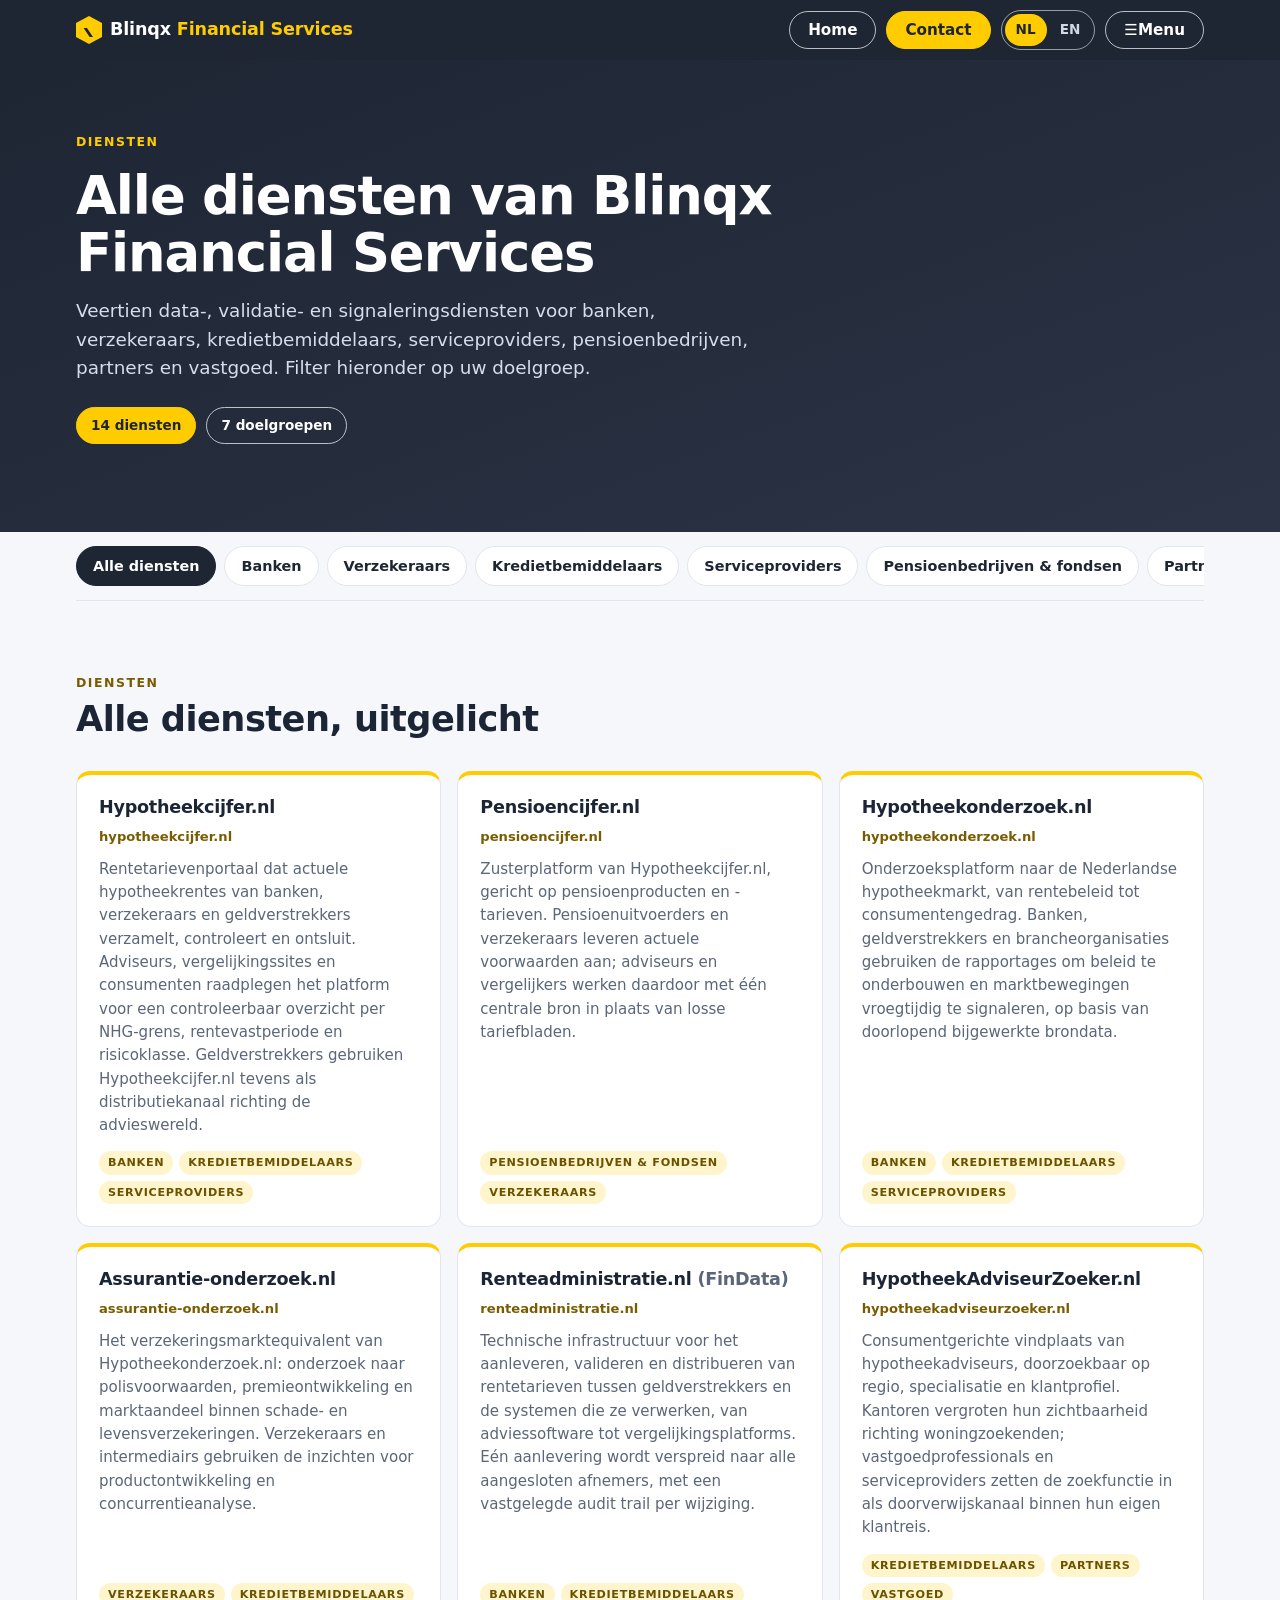
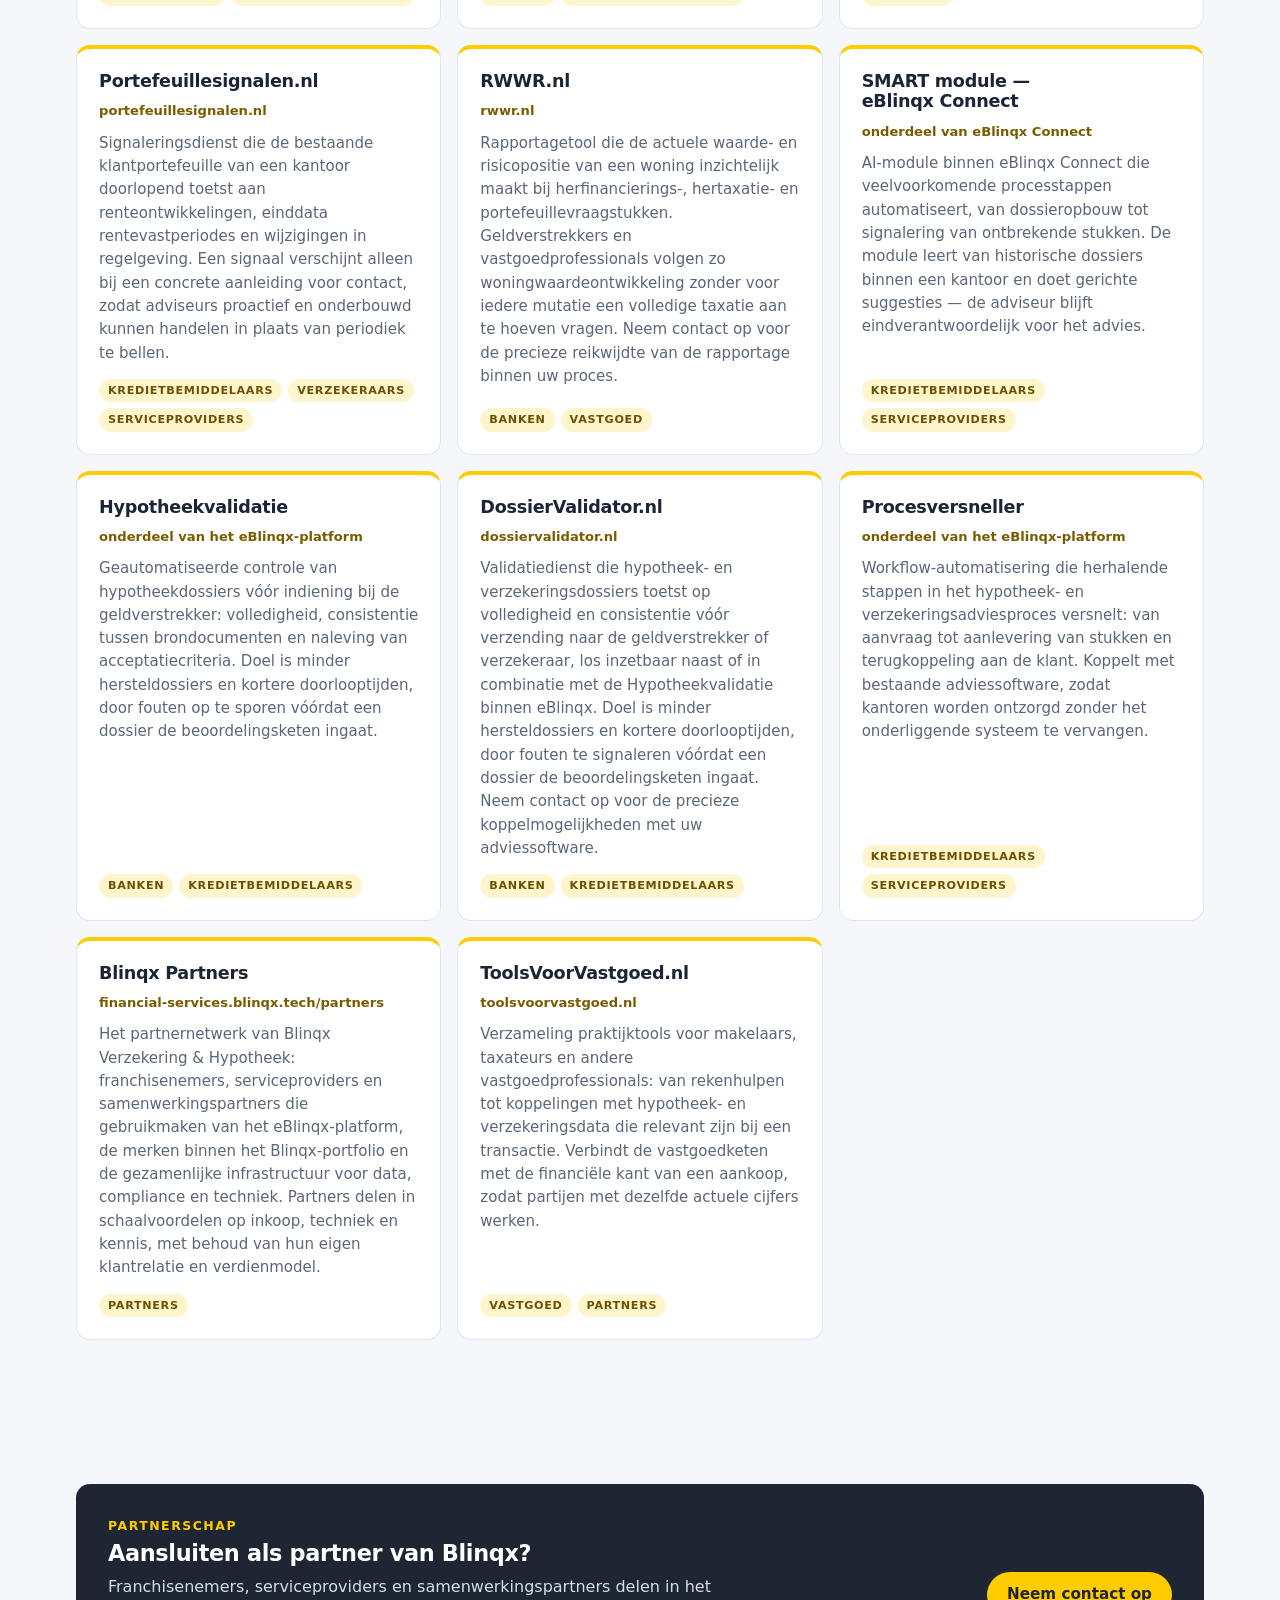
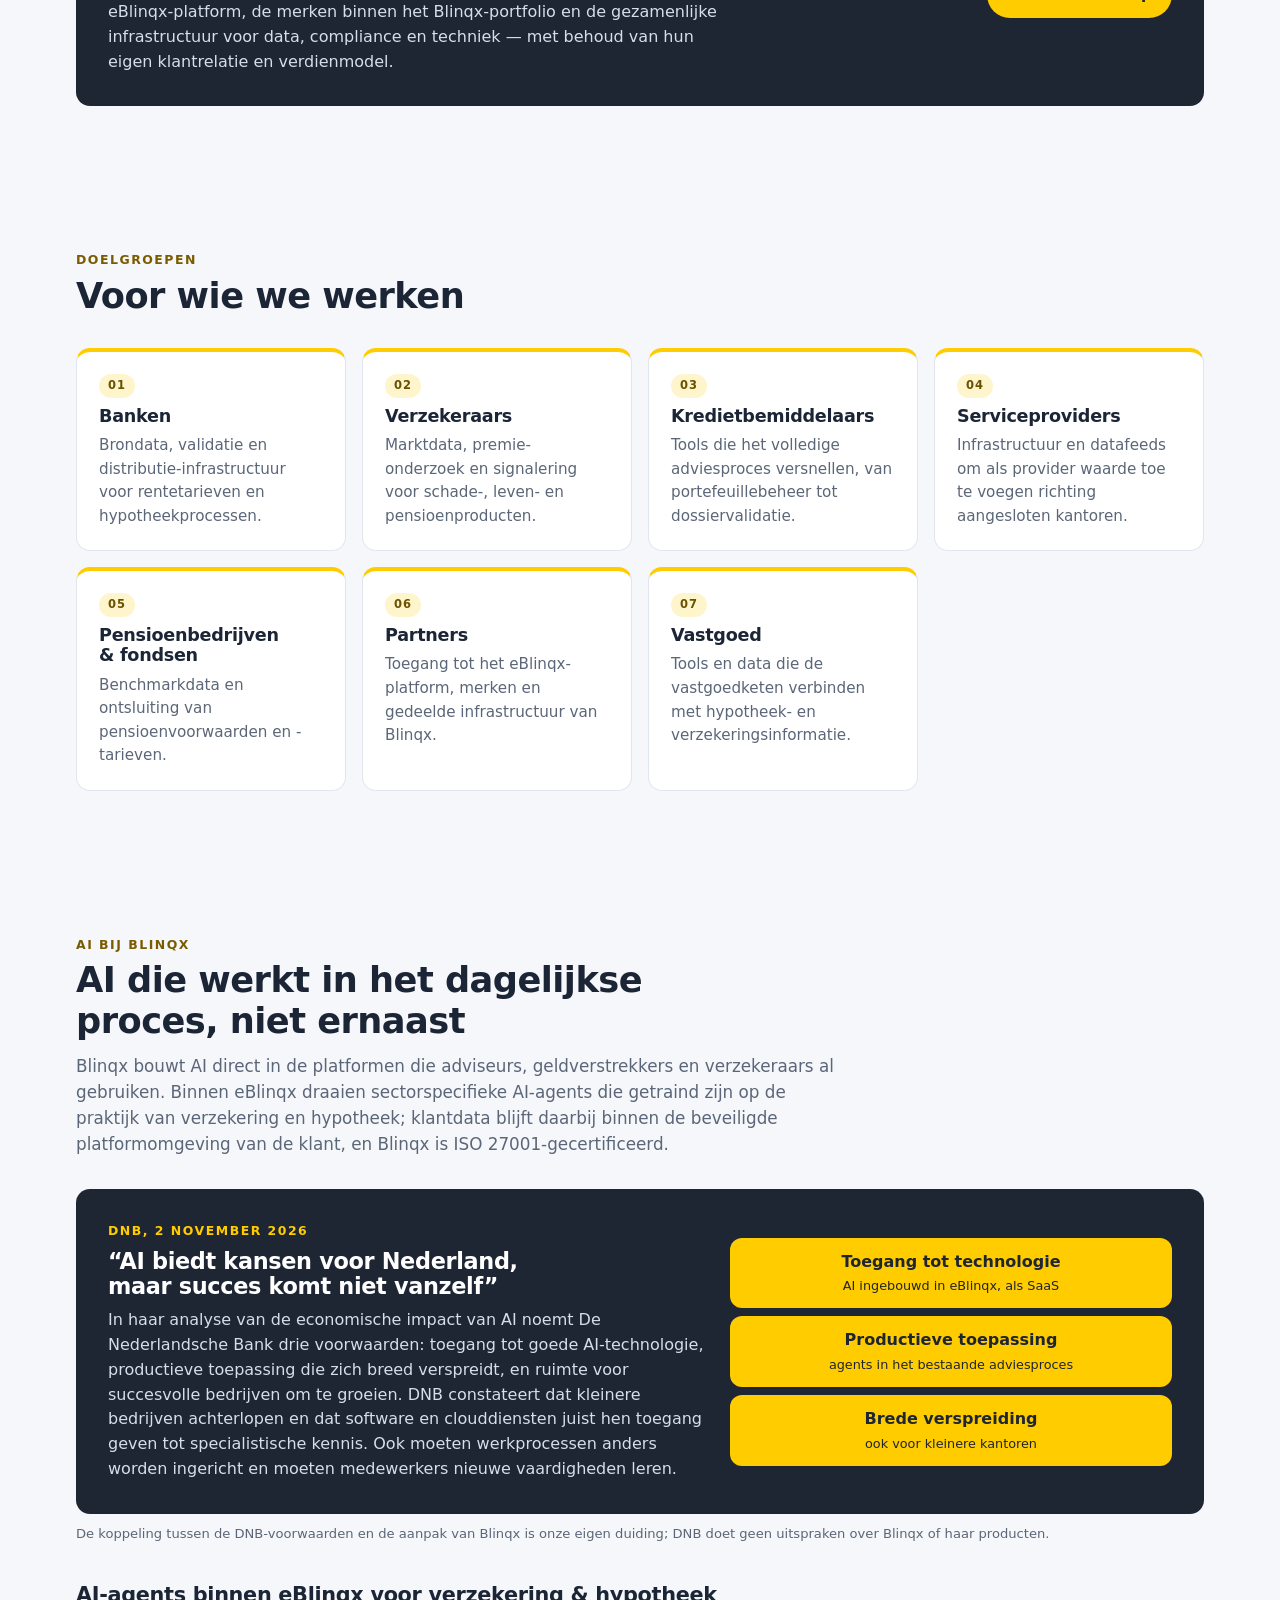
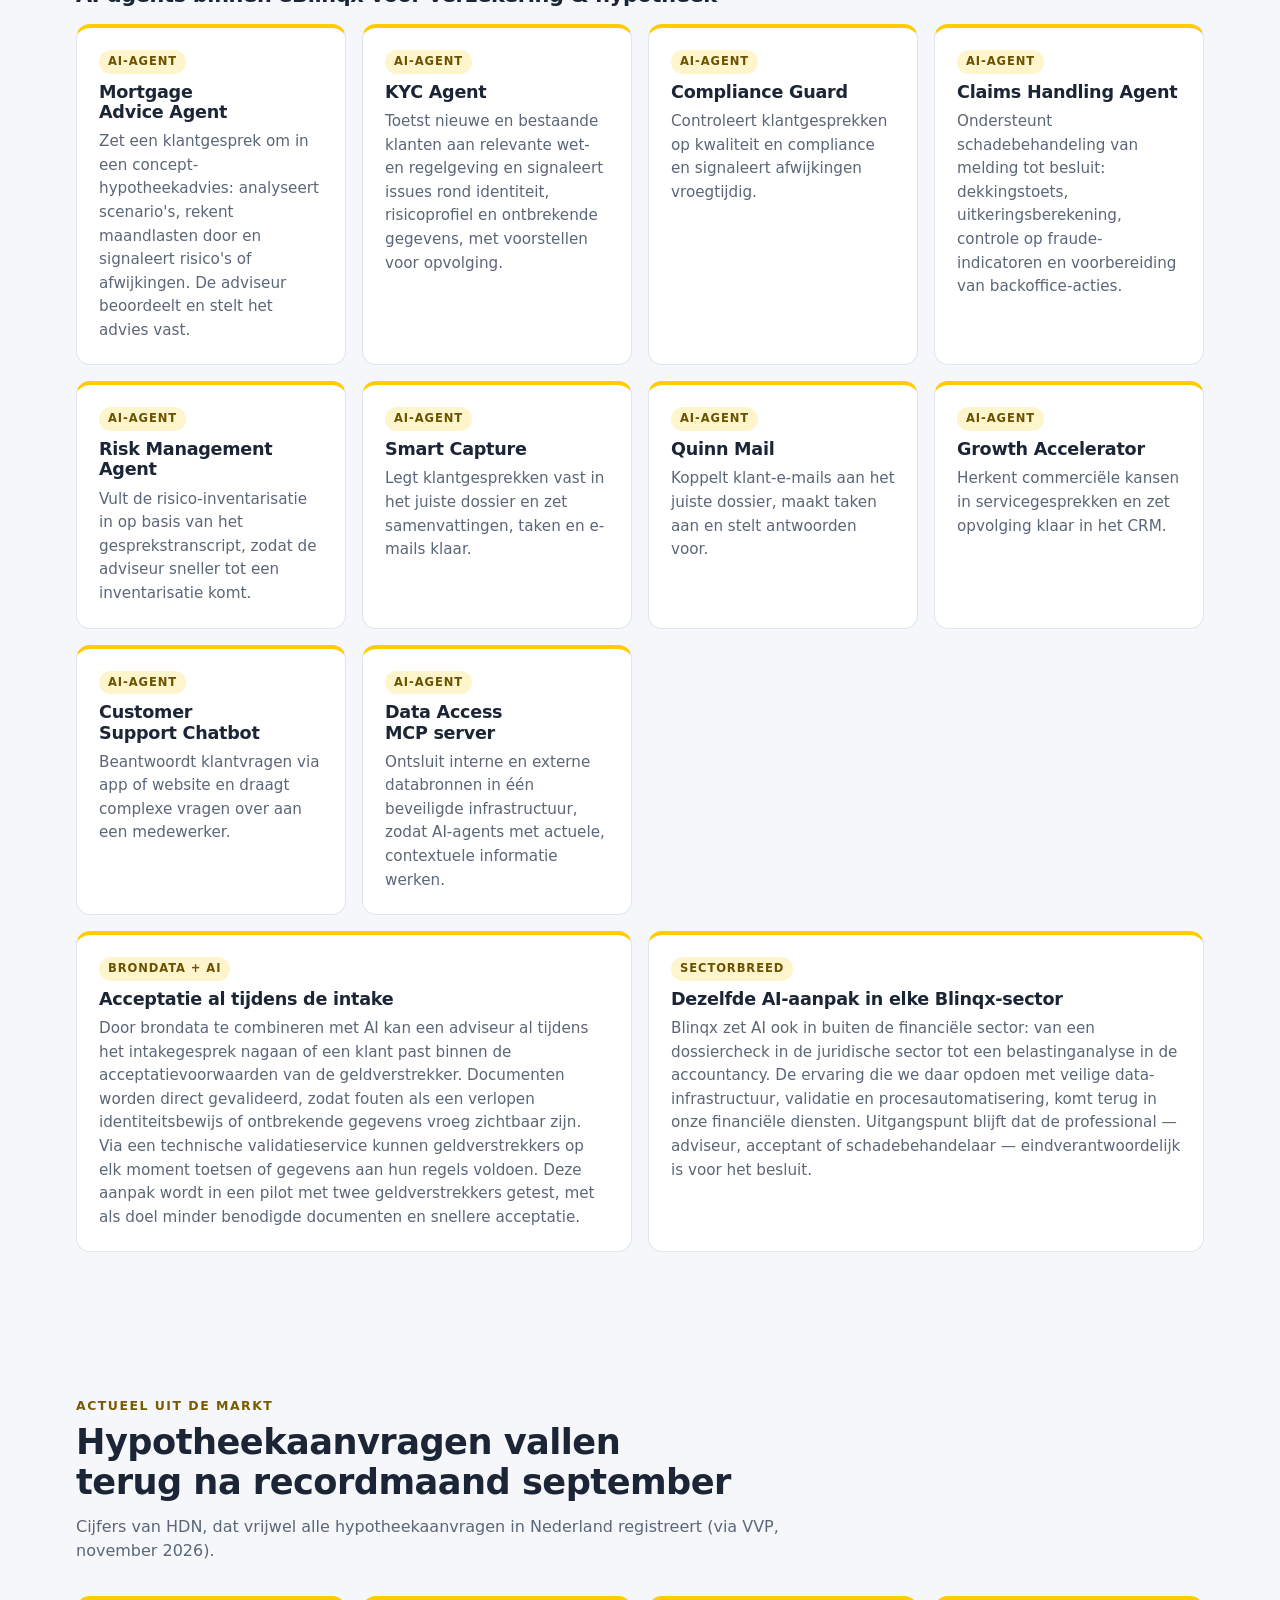
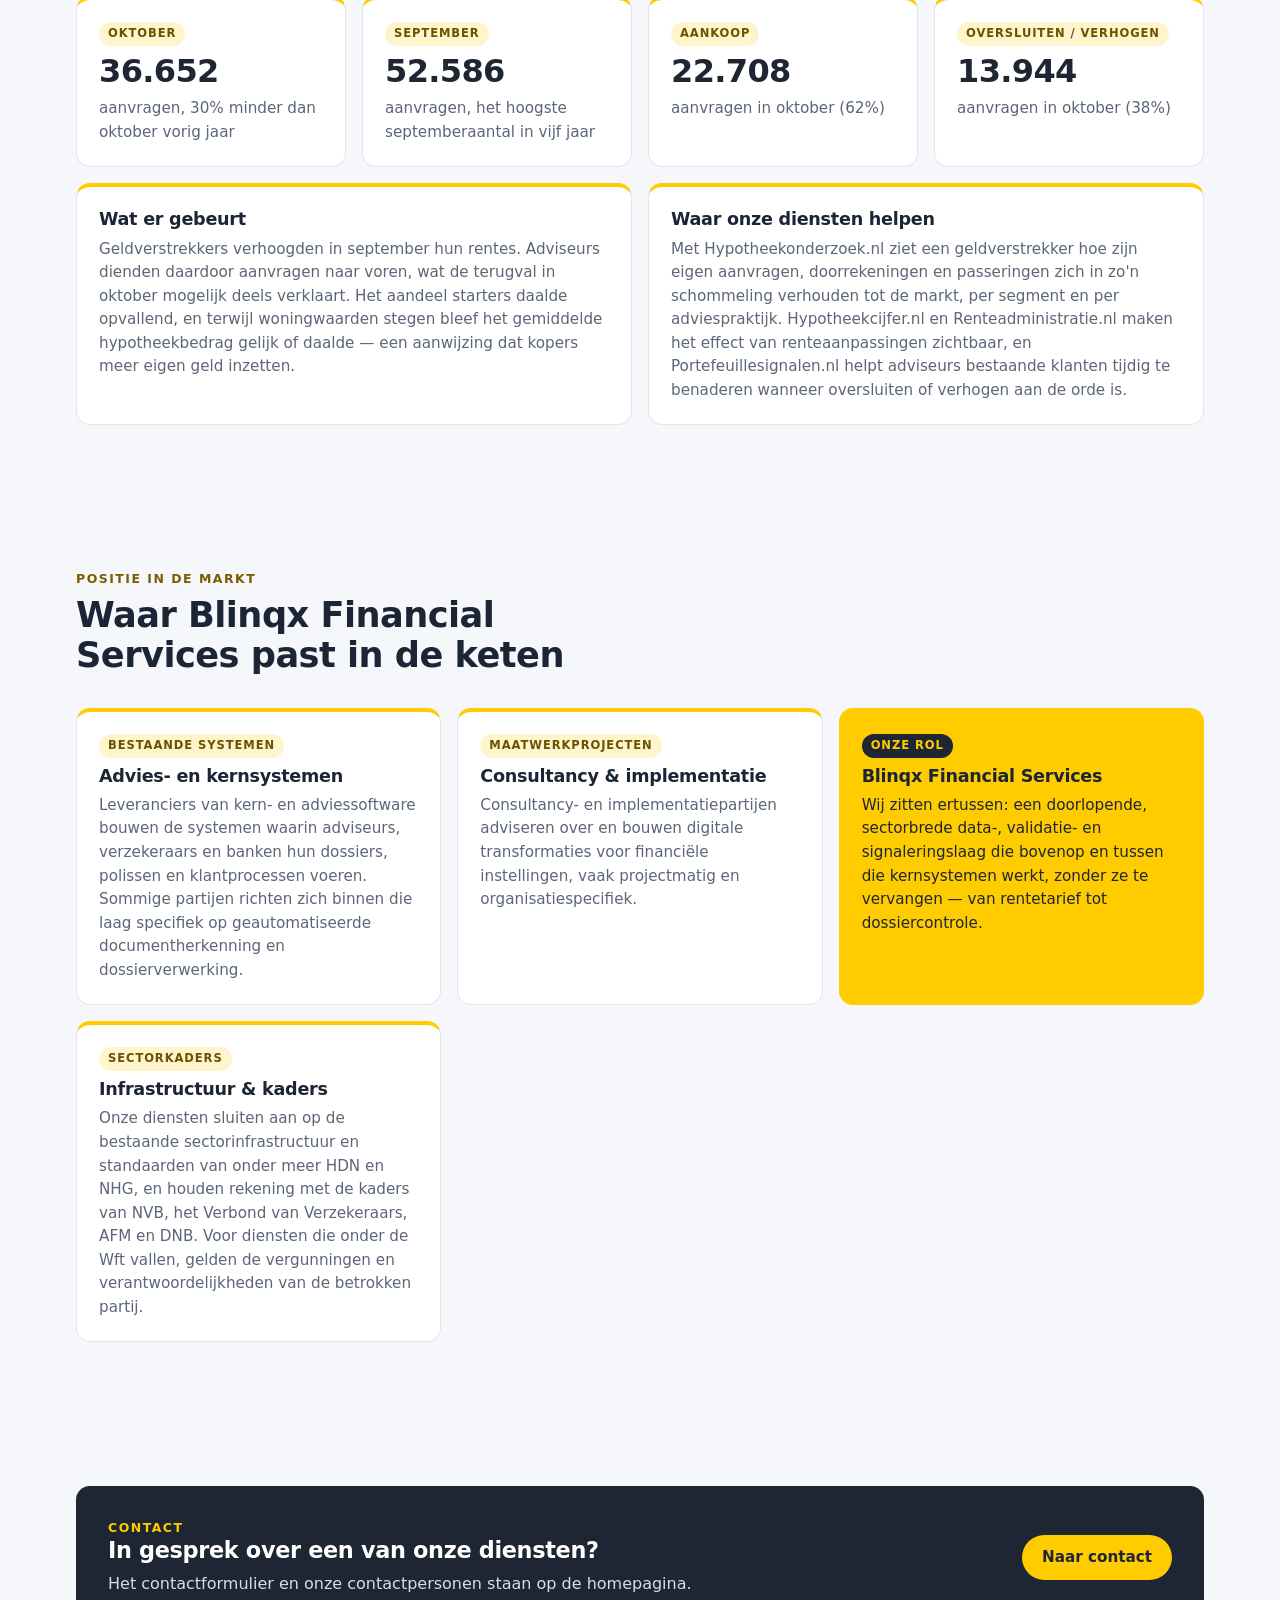
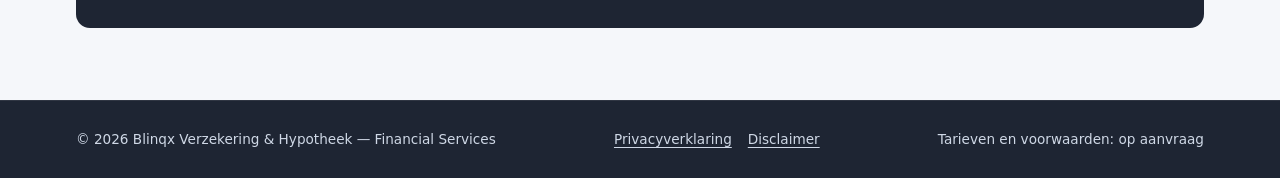
==== diensten.html @ 9dd96605 "Positioning: replace 'Laag/Keten' labels with descriptive labels Co-Authored-By: Claude Opus 5.5 <no" ====
<!doctype html>
<html lang="nl" data-lang="nl">
<head>
<meta charset="utf-8">
<meta name="viewport" content="width=device-width,initial-scale=1,viewport-fit=cover">
<title>Diensten – Blinqx Financial Services</title>
<meta name="description" content="Alle 14 diensten van Blinqx Financial Services, te filteren per doelgroep: banken, verzekeraars, kredietbemiddelaars, serviceproviders, pensioenbedrijven, partners en vastgoed.">
<link rel="icon" href="data:image/svg+xml,%3Csvg xmlns=%22http://www.w3.org/2000/svg%22 viewBox=%220 0 26 28%22%3E%3Cpath d=%22M13 0l13 7v14l-13 7L0 21V7z%22 fill=%22%23ffcc00%22/%3E%3Cpath d=%22M11 12l6 9h-3.4l-6-9z%22 fill=%22%231e2533%22/%3E%3C/svg%3E">
<link rel="stylesheet" href="assets/site.css">
</head>
<body data-page="diensten">
<header>
  <div class="wrap header-inner">
    <a class="logo" data-nav href="index.html" aria-label="Blinqx Financial Services – home"><svg width="26" height="28" viewBox="0 0 26 28" aria-hidden="true"><path d="M13 0l13 7v14l-13 7L0 21V7z" fill="#ffcc00"/><path d="M11 12l6 9h-3.4l-6-9z" fill="#1e2533"/></svg><span>Blinqx <span class="sub">Financial Services</span></span></a>
    <nav class="topnav" aria-label="Hoofdmenu">
      <a class="hbtn ghost home" data-nav data-key="home" href="index.html">Home</a>
      <a class="hbtn yellow" data-nav href="index.html#contact"><span data-lang-content="nl">Contact</span><span data-lang-content="en">Contact</span></a>
      <div class="langbtn" role="group" aria-label="Taal / Language">
        <button type="button" id="btn-nl" aria-pressed="true" onclick="setLang('nl')">NL</button>
        <button type="button" id="btn-en" aria-pressed="false" onclick="setLang('en')">EN</button>
      </div>
      <button type="button" class="hbtn ghost menu-btn" id="menuBtn" aria-expanded="false" aria-controls="siteMenu">☰<span class="mtxt"> Menu</span></button>
    </nav>
  </div>
  <div class="wrap menu-drop" id="siteMenu" hidden>
    <div class="mlinks"><a data-nav data-key="home" href="index.html"><span data-lang-content="nl">Home</span><span data-lang-content="en">Home</span></a><a data-nav data-key="diensten" href="diensten.html"><span data-lang-content="nl">Diensten</span><span data-lang-content="en">Services</span></a><a data-nav data-key="doelgroepen" href="index.html#doelgroepen"><span data-lang-content="nl">Doelgroepen</span><span data-lang-content="en">Segments</span></a><a data-nav data-key="uitgelicht" href="index.html#uitgelicht"><span data-lang-content="nl">Uitgelichte diensten</span><span data-lang-content="en">Featured services</span></a><a data-nav data-key="waarom" href="index.html#waarom"><span data-lang-content="nl">Waarom Blinqx</span><span data-lang-content="en">Why Blinqx</span></a><a data-nav data-key="ai" href="diensten.html#ai"><span data-lang-content="nl">AI bij Blinqx</span><span data-lang-content="en">AI at Blinqx</span></a><a data-nav data-key="markt" href="diensten.html#markt"><span data-lang-content="nl">Actueel uit de markt</span><span data-lang-content="en">Market update</span></a><a data-nav data-key="keten" href="diensten.html#positioning"><span data-lang-content="nl">Positie in de keten</span><span data-lang-content="en">Position in the chain</span></a><a data-nav data-key="contact" href="index.html#contact"><span data-lang-content="nl">Contact</span><span data-lang-content="en">Contact</span></a><a data-nav data-key="privacy" href="privacy.html"><span data-lang-content="nl">Privacyverklaring</span><span data-lang-content="en">Privacy statement</span></a><a data-nav data-key="disclaimer" href="disclaimer.html"><span data-lang-content="nl">Disclaimer</span><span data-lang-content="en">Disclaimer</span></a></div>
  </div>
</header>

<main>
  <div class="wrap">

    <section class="hero">
      <div data-lang-content="nl">
        <p class="eyebrow">Diensten</p>
        <h1>Alle diensten van Blinqx Financial Services</h1>
        <p class="lede">Veertien data-, validatie- en signaleringsdiensten voor banken, verzekeraars, kredietbemiddelaars, serviceproviders, pensioenbedrijven, partners en vastgoed. Filter hieronder op uw doelgroep.</p>
      </div>
      <div data-lang-content="en">
        <p class="eyebrow">Services</p>
        <h1>All Blinqx Financial Services offerings</h1>
        <p class="lede">Fourteen data, validation and signalling services for banks, insurers, credit intermediaries, service providers, pension providers, partners and real estate. Filter by your segment below.</p>
      </div>
      <div class="meta-row">
        <span class="meta-chip" data-lang-content="nl">14 diensten</span>
        <span class="meta-chip" data-lang-content="en">14 services</span>
        <span class="meta-chip" data-lang-content="nl">7 doelgroepen</span>
        <span class="meta-chip" data-lang-content="en">7 segments</span>
      </div>
    </section>

    <nav class="audience-nav" aria-label="Doelgroepfilter">
      <div class="pill-row" id="pillrow">
        <button class="pill" data-filter="all" aria-pressed="true" onclick="setFilter('all')">
          <span data-lang-content="nl">Alle diensten</span><span data-lang-content="en">All services</span>
        </button>
        <button class="pill" data-filter="banken" aria-pressed="false" onclick="setFilter('banken')">
          <span data-lang-content="nl">Banken</span><span data-lang-content="en">Banks</span>
        </button>
        <button class="pill" data-filter="verzekeraars" aria-pressed="false" onclick="setFilter('verzekeraars')">
          <span data-lang-content="nl">Verzekeraars</span><span data-lang-content="en">Insurers</span>
        </button>
        <button class="pill" data-filter="kredietbemiddelaars" aria-pressed="false" onclick="setFilter('kredietbemiddelaars')">
          <span data-lang-content="nl">Kredietbemiddelaars</span><span data-lang-content="en">Credit intermediaries</span>
        </button>
        <button class="pill" data-filter="serviceproviders" aria-pressed="false" onclick="setFilter('serviceproviders')">
          <span data-lang-content="nl">Serviceproviders</span><span data-lang-content="en">Service providers</span>
        </button>
        <button class="pill" data-filter="pensioen" aria-pressed="false" onclick="setFilter('pensioen')">
          <span data-lang-content="nl">Pensioenbedrijven &amp; fondsen</span><span data-lang-content="en">Pension providers &amp; funds</span>
        </button>
        <button class="pill" data-filter="partners" aria-pressed="false" onclick="setFilter('partners')">
          <span data-lang-content="nl">Partners</span><span data-lang-content="en">Partners</span>
        </button>
        <button class="pill" data-filter="vastgoed" aria-pressed="false" onclick="setFilter('vastgoed')">
          <span data-lang-content="nl">Vastgoed</span><span data-lang-content="en">Real estate</span>
        </button>
      </div>
    </nav>

    <!-- SERVICES -->
    <section id="services">
      <div class="section-head">
        <p class="eyebrow" data-lang-content="nl">Diensten</p>
        <p class="eyebrow" data-lang-content="en">Services</p>
        <h2 data-lang-content="nl">Alle diensten, uitgelicht</h2>
        <h2 data-lang-content="en">All services, in detail</h2>
      </div>
      <div class="services-grid" id="servicesGrid">

        <article class="service-card" data-tags="banken kredietbemiddelaars serviceproviders">
          <div class="svc-top"><h3>Hypotheekcijfer.nl</h3></div>
          <p class="url">hypotheekcijfer.nl</p>
          <p class="desc" data-lang-content="nl">Rentetarievenportaal dat actuele hypotheekrentes van banken, verzekeraars en geldverstrekkers verzamelt, controleert en ontsluit. Adviseurs, vergelijkingssites en consumenten raadplegen het platform voor een controleerbaar overzicht per NHG-grens, rentevastperiode en risicoklasse. Geldverstrekkers gebruiken Hypotheekcijfer.nl tevens als distributiekanaal richting de advieswereld.</p>
          <p class="desc" data-lang-content="en">A rate portal that collects, verifies and publishes current mortgage rates from banks, insurers and lenders. Advisers, comparison sites and consumers use it for a verifiable overview by NHG limit, fixed-rate period and risk class. Lenders also use Hypotheekcijfer.nl as a distribution channel toward the advice market.</p>
          <div class="tag-row">
            <span class="tag" data-lang-content="nl">Banken</span><span class="tag" data-lang-content="en">Banks</span>
            <span class="tag" data-lang-content="nl">Kredietbemiddelaars</span><span class="tag" data-lang-content="en">Credit intermediaries</span>
            <span class="tag" data-lang-content="nl">Serviceproviders</span><span class="tag" data-lang-content="en">Service providers</span>
          </div>
        </article>

        <article class="service-card" data-tags="pensioen verzekeraars">
          <div class="svc-top"><h3>Pensioencijfer.nl</h3></div>
          <p class="url">pensioencijfer.nl</p>
          <p class="desc" data-lang-content="nl">Zusterplatform van Hypotheekcijfer.nl, gericht op pensioenproducten en -tarieven. Pensioenuitvoerders en verzekeraars leveren actuele voorwaarden aan; adviseurs en vergelijkers werken daardoor met één centrale bron in plaats van losse tariefbladen.</p>
          <p class="desc" data-lang-content="en">A sister platform to Hypotheekcijfer.nl, focused on pension products and rates. Pension administrators and insurers supply current terms, giving advisers and comparison services one central source instead of separate rate sheets.</p>
          <div class="tag-row">
            <span class="tag" data-lang-content="nl">Pensioenbedrijven &amp; fondsen</span><span class="tag" data-lang-content="en">Pension providers &amp; funds</span>
            <span class="tag" data-lang-content="nl">Verzekeraars</span><span class="tag" data-lang-content="en">Insurers</span>
          </div>
        </article>

        <article class="service-card" data-tags="banken kredietbemiddelaars serviceproviders">
          <div class="svc-top"><h3>Hypotheekonderzoek.nl</h3></div>
          <p class="url">hypotheekonderzoek.nl</p>
          <p class="desc" data-lang-content="nl">Onderzoeksplatform naar de Nederlandse hypotheekmarkt, van rentebeleid tot consumentengedrag. Banken, geldverstrekkers en brancheorganisaties gebruiken de rapportages om beleid te onderbouwen en marktbewegingen vroegtijdig te signaleren, op basis van doorlopend bijgewerkte brondata.</p>
          <p class="desc" data-lang-content="en">A research platform on the Dutch mortgage market, from interest-rate policy to consumer behaviour. Banks, lenders and trade bodies use its reports to substantiate policy and spot market shifts early, based on continuously updated source data.</p>
          <div class="tag-row">
            <span class="tag" data-lang-content="nl">Banken</span><span class="tag" data-lang-content="en">Banks</span>
            <span class="tag" data-lang-content="nl">Kredietbemiddelaars</span><span class="tag" data-lang-content="en">Credit intermediaries</span>
            <span class="tag" data-lang-content="nl">Serviceproviders</span><span class="tag" data-lang-content="en">Service providers</span>
          </div>
        </article>

        <article class="service-card" data-tags="verzekeraars kredietbemiddelaars">
          <div class="svc-top"><h3>Assurantie-onderzoek.nl</h3></div>
          <p class="url">assurantie-onderzoek.nl</p>
          <p class="desc" data-lang-content="nl">Het verzekeringsmarktequivalent van Hypotheekonderzoek.nl: onderzoek naar polisvoorwaarden, premieontwikkeling en marktaandeel binnen schade- en levensverzekeringen. Verzekeraars en intermediairs gebruiken de inzichten voor productontwikkeling en concurrentieanalyse.</p>
          <p class="desc" data-lang-content="en">The insurance-market counterpart to Hypotheekonderzoek.nl: research into policy terms, premium development and market share in non-life and life insurance. Insurers and intermediaries use the findings for product development and competitive analysis.</p>
          <div class="tag-row">
            <span class="tag" data-lang-content="nl">Verzekeraars</span><span class="tag" data-lang-content="en">Insurers</span>
            <span class="tag" data-lang-content="nl">Kredietbemiddelaars</span><span class="tag" data-lang-content="en">Credit intermediaries</span>
          </div>
        </article>

        <article class="service-card" data-tags="banken kredietbemiddelaars">
          <div class="svc-top"><h3>Renteadministratie.nl <span class="alias">(FinData)</span></h3></div>
          <p class="url">renteadministratie.nl</p>
          <p class="desc" data-lang-content="nl">Technische infrastructuur voor het aanleveren, valideren en distribueren van rentetarieven tussen geldverstrekkers en de systemen die ze verwerken, van adviessoftware tot vergelijkingsplatforms. Eén aanlevering wordt verspreid naar alle aangesloten afnemers, met een vastgelegde audit trail per wijziging.</p>
          <p class="desc" data-lang-content="en">Technical infrastructure for submitting, validating and distributing interest rates between lenders and the systems that process them, from advice software to comparison platforms. A single submission is distributed to every connected recipient, with a logged audit trail per change.</p>
          <div class="tag-row">
            <span class="tag" data-lang-content="nl">Banken</span><span class="tag" data-lang-content="en">Banks</span>
            <span class="tag" data-lang-content="nl">Kredietbemiddelaars</span><span class="tag" data-lang-content="en">Credit intermediaries</span>
          </div>
        </article>

        <article class="service-card" data-tags="kredietbemiddelaars partners vastgoed">
          <div class="svc-top"><h3>HypotheekAdviseurZoeker.nl</h3></div>
          <p class="url">hypotheekadviseurzoeker.nl</p>
          <p class="desc" data-lang-content="nl">Consumentgerichte vindplaats van hypotheekadviseurs, doorzoekbaar op regio, specialisatie en klantprofiel. Kantoren vergroten hun zichtbaarheid richting woningzoekenden; vastgoedprofessionals en serviceproviders zetten de zoekfunctie in als doorverwijskanaal binnen hun eigen klantreis.</p>
          <p class="desc" data-lang-content="en">A consumer-facing directory of mortgage advisers, searchable by region, specialism and client profile. Offices increase their visibility to home buyers; real estate professionals and service providers use the finder as a referral channel within their own customer journey.</p>
          <div class="tag-row">
            <span class="tag" data-lang-content="nl">Kredietbemiddelaars</span><span class="tag" data-lang-content="en">Credit intermediaries</span>
            <span class="tag" data-lang-content="nl">Partners</span><span class="tag" data-lang-content="en">Partners</span>
            <span class="tag" data-lang-content="nl">Vastgoed</span><span class="tag" data-lang-content="en">Real estate</span>
          </div>
        </article>

        <article class="service-card" data-tags="kredietbemiddelaars verzekeraars serviceproviders">
          <div class="svc-top"><h3>Portefeuillesignalen.nl</h3></div>
          <p class="url">portefeuillesignalen.nl</p>
          <p class="desc" data-lang-content="nl">Signaleringsdienst die de bestaande klantportefeuille van een kantoor doorlopend toetst aan renteontwikkelingen, einddata rentevastperiodes en wijzigingen in regelgeving. Een signaal verschijnt alleen bij een concrete aanleiding voor contact, zodat adviseurs proactief en onderbouwd kunnen handelen in plaats van periodiek te bellen.</p>
          <p class="desc" data-lang-content="en">A signalling service that continuously checks an office's existing client portfolio against interest-rate movements, fixed-rate expiry dates and regulatory changes. A signal is raised only when there is a concrete reason for contact, so advisers can act proactively and with substantiation instead of calling on a fixed schedule.</p>
          <div class="tag-row">
            <span class="tag" data-lang-content="nl">Kredietbemiddelaars</span><span class="tag" data-lang-content="en">Credit intermediaries</span>
            <span class="tag" data-lang-content="nl">Verzekeraars</span><span class="tag" data-lang-content="en">Insurers</span>
            <span class="tag" data-lang-content="nl">Serviceproviders</span><span class="tag" data-lang-content="en">Service providers</span>
          </div>
        </article>

        <article class="service-card" data-tags="banken vastgoed">
          <div class="svc-top"><h3>RWWR.nl</h3></div>
          <p class="url">rwwr.nl</p>
          <p class="desc" data-lang-content="nl">Rapportagetool die de actuele waarde- en risicopositie van een woning inzichtelijk maakt bij herfinancierings-, hertaxatie- en portefeuillevraagstukken. Geldverstrekkers en vastgoedprofessionals volgen zo woningwaardeontwikkeling zonder voor iedere mutatie een volledige taxatie aan te hoeven vragen. Neem contact op voor de precieze reikwijdte van de rapportage binnen uw proces.</p>
          <p class="desc" data-lang-content="en">A reporting tool that clarifies a property's current value and risk position for refinancing, revaluation and portfolio purposes. Lenders and real estate professionals can track value developments without requesting a full appraisal for every change. Get in touch for the exact scope of the report within your process.</p>
          <div class="tag-row">
            <span class="tag" data-lang-content="nl">Banken</span><span class="tag" data-lang-content="en">Banks</span>
            <span class="tag" data-lang-content="nl">Vastgoed</span><span class="tag" data-lang-content="en">Real estate</span>
          </div>
        </article>

        <article class="service-card" data-tags="kredietbemiddelaars serviceproviders">
          <div class="svc-top"><h3>SMART module — eBlinqx Connect</h3></div>
          <p class="url" data-lang-content="nl">onderdeel van eBlinqx Connect</p>
          <p class="url" data-lang-content="en">part of eBlinqx Connect</p>
          <p class="desc" data-lang-content="nl">AI-module binnen eBlinqx Connect die veelvoorkomende processtappen automatiseert, van dossieropbouw tot signalering van ontbrekende stukken. De module leert van historische dossiers binnen een kantoor en doet gerichte suggesties — de adviseur blijft eindverantwoordelijk voor het advies.</p>
          <p class="desc" data-lang-content="en">An AI module within eBlinqx Connect that automates common process steps, from file assembly to flagging missing documents. The module learns from an office's historical files and makes targeted suggestions — the adviser remains responsible for the advice given.</p>
          <div class="tag-row">
            <span class="tag" data-lang-content="nl">Kredietbemiddelaars</span><span class="tag" data-lang-content="en">Credit intermediaries</span>
            <span class="tag" data-lang-content="nl">Serviceproviders</span><span class="tag" data-lang-content="en">Service providers</span>
          </div>
        </article>

        <article class="service-card" data-tags="banken kredietbemiddelaars">
          <div class="svc-top"><h3>Hypotheekvalidatie</h3></div>
          <p class="url" data-lang-content="nl">onderdeel van het eBlinqx-platform</p>
          <p class="url" data-lang-content="en">part of the eBlinqx platform</p>
          <p class="desc" data-lang-content="nl">Geautomatiseerde controle van hypotheekdossiers vóór indiening bij de geldverstrekker: volledigheid, consistentie tussen brondocumenten en naleving van acceptatiecriteria. Doel is minder hersteldossiers en kortere doorlooptijden, door fouten op te sporen vóórdat een dossier de beoordelingsketen ingaat.</p>
          <p class="desc" data-lang-content="en">Automated review of mortgage files before submission to the lender: completeness, consistency between source documents and compliance with acceptance criteria. The aim is fewer returned files and shorter turnaround times, by catching errors before a file enters the assessment chain.</p>
          <div class="tag-row">
            <span class="tag" data-lang-content="nl">Banken</span><span class="tag" data-lang-content="en">Banks</span>
            <span class="tag" data-lang-content="nl">Kredietbemiddelaars</span><span class="tag" data-lang-content="en">Credit intermediaries</span>
          </div>
        </article>

        <article class="service-card" data-tags="banken kredietbemiddelaars">
          <div class="svc-top"><h3>DossierValidator.nl</h3></div>
          <p class="url">dossiervalidator.nl</p>
          <p class="desc" data-lang-content="nl">Validatiedienst die hypotheek- en verzekeringsdossiers toetst op volledigheid en consistentie vóór verzending naar de geldverstrekker of verzekeraar, los inzetbaar naast of in combinatie met de Hypotheekvalidatie binnen eBlinqx. Doel is minder hersteldossiers en kortere doorlooptijden, door fouten te signaleren vóórdat een dossier de beoordelingsketen ingaat. Neem contact op voor de precieze koppelmogelijkheden met uw adviessoftware.</p>
          <p class="desc" data-lang-content="en">A validation service that checks mortgage and insurance files for completeness and consistency before submission to the lender or insurer, usable standalone alongside or in combination with the Hypotheekvalidatie within eBlinqx. The aim is fewer returned files and shorter turnaround times, by flagging errors before a file enters the assessment chain. Get in touch for the exact integration options with your advice software.</p>
          <div class="tag-row">
            <span class="tag" data-lang-content="nl">Banken</span><span class="tag" data-lang-content="en">Banks</span>
            <span class="tag" data-lang-content="nl">Kredietbemiddelaars</span><span class="tag" data-lang-content="en">Credit intermediaries</span>
          </div>
        </article>

        <article class="service-card" data-tags="kredietbemiddelaars serviceproviders">
          <div class="svc-top"><h3>Procesversneller</h3></div>
          <p class="url" data-lang-content="nl">onderdeel van het eBlinqx-platform</p>
          <p class="url" data-lang-content="en">part of the eBlinqx platform</p>
          <p class="desc" data-lang-content="nl">Workflow-automatisering die herhalende stappen in het hypotheek- en verzekeringsadviesproces versnelt: van aanvraag tot aanlevering van stukken en terugkoppeling aan de klant. Koppelt met bestaande adviessoftware, zodat kantoren worden ontzorgd zonder het onderliggende systeem te vervangen.</p>
          <p class="desc" data-lang-content="en">Workflow automation that speeds up repetitive steps in the mortgage and insurance advice process: from application to document submission and client feedback. Connects to existing advice software, relieving offices without replacing the underlying system.</p>
          <div class="tag-row">
            <span class="tag" data-lang-content="nl">Kredietbemiddelaars</span><span class="tag" data-lang-content="en">Credit intermediaries</span>
            <span class="tag" data-lang-content="nl">Serviceproviders</span><span class="tag" data-lang-content="en">Service providers</span>
          </div>
        </article>

        <article class="service-card" data-tags="partners">
          <div class="svc-top"><h3>Blinqx Partners</h3></div>
          <p class="url">financial-services.blinqx.tech/partners</p>
          <p class="desc" data-lang-content="nl">Het partnernetwerk van Blinqx Verzekering &amp; Hypotheek: franchisenemers, serviceproviders en samenwerkingspartners die gebruikmaken van het eBlinqx-platform, de merken binnen het Blinqx-portfolio en de gezamenlijke infrastructuur voor data, compliance en techniek. Partners delen in schaalvoordelen op inkoop, techniek en kennis, met behoud van hun eigen klantrelatie en verdienmodel.</p>
          <p class="desc" data-lang-content="en">The partner network of Blinqx Verzekering &amp; Hypotheek: franchisees, service providers and collaboration partners using the eBlinqx platform, the brands within the Blinqx portfolio and the shared infrastructure for data, compliance and technology. Partners share in scale advantages on purchasing, technology and knowledge, while keeping their own client relationships and revenue model.</p>
          <div class="tag-row">
            <span class="tag" data-lang-content="nl">Partners</span><span class="tag" data-lang-content="en">Partners</span>
          </div>
        </article>

        <article class="service-card" data-tags="vastgoed partners">
          <div class="svc-top"><h3>ToolsVoorVastgoed.nl</h3></div>
          <p class="url">toolsvoorvastgoed.nl</p>
          <p class="desc" data-lang-content="nl">Verzameling praktijktools voor makelaars, taxateurs en andere vastgoedprofessionals: van rekenhulpen tot koppelingen met hypotheek- en verzekeringsdata die relevant zijn bij een transactie. Verbindt de vastgoedketen met de financiële kant van een aankoop, zodat partijen met dezelfde actuele cijfers werken.</p>
          <p class="desc" data-lang-content="en">A collection of practical tools for estate agents, valuers and other real estate professionals: from calculators to links with mortgage and insurance data relevant to a transaction. Connects the real estate chain with the financial side of a purchase, so parties work from the same current figures.</p>
          <div class="tag-row">
            <span class="tag" data-lang-content="nl">Vastgoed</span><span class="tag" data-lang-content="en">Real estate</span>
            <span class="tag" data-lang-content="nl">Partners</span><span class="tag" data-lang-content="en">Partners</span>
          </div>
        </article>

      </div>
      <p id="emptyState" class="desc" style="display:none;color:var(--muted);margin-top:16px;">
        <span data-lang-content="nl">Geen diensten gevonden voor deze doelgroep.</span>
        <span data-lang-content="en">No services found for this segment.</span>
      </p>
    </section>

    <!-- PARTNERS STRIP -->
    <section id="partners-cta">
      <div class="partners-strip">
        <div class="ptxt">
          <p class="eyebrow" data-lang-content="nl">Partnerschap</p>
          <p class="eyebrow" data-lang-content="en">Partnership</p>
          <h3 style="margin-top:6px;" data-lang-content="nl">Aansluiten als partner van Blinqx?</h3>
          <h3 style="margin-top:6px;" data-lang-content="en">Join Blinqx as a partner?</h3>
          <p style="margin-top:8px;color:var(--muted);" data-lang-content="nl">Franchisenemers, serviceproviders en samenwerkingspartners delen in het eBlinqx-platform, de merken binnen het Blinqx-portfolio en de gezamenlijke infrastructuur voor data, compliance en techniek — met behoud van hun eigen klantrelatie en verdienmodel.</p>
          <p style="margin-top:8px;color:var(--muted);" data-lang-content="en">Franchisees, service providers and collaboration partners share in the eBlinqx platform, the brands within the Blinqx portfolio and the joint infrastructure for data, compliance and technology — while keeping their own client relationship and revenue model.</p>
        </div>
        <a class="btn" data-nav href="index.html#contact">
          <span data-lang-content="nl">Neem contact op</span>
          <span data-lang-content="en">Get in touch</span>
        </a>
      </div>
    </section>

    <!-- SEGMENTS -->
    <section id="segments">
      <div class="section-head">
        <p class="eyebrow" data-lang-content="nl">Doelgroepen</p>
        <p class="eyebrow" data-lang-content="en">Segments</p>
        <h2 data-lang-content="nl">Voor wie we werken</h2>
        <h2 data-lang-content="en">Who we serve</h2>
      </div>
      <div class="segment-grid">
        <div class="segment-card">
          <span class="num">01</span>
          <h3 data-lang-content="nl">Banken</h3><h3 data-lang-content="en">Banks</h3>
          <p data-lang-content="nl">Brondata, validatie en distributie-infrastructuur voor rentetarieven en hypotheekprocessen.</p>
          <p data-lang-content="en">Source data, validation and distribution infrastructure for interest rates and mortgage processes.</p>
        </div>
        <div class="segment-card">
          <span class="num">02</span>
          <h3 data-lang-content="nl">Verzekeraars</h3><h3 data-lang-content="en">Insurers</h3>
          <p data-lang-content="nl">Marktdata, premie-onderzoek en signalering voor schade-, leven- en pensioenproducten.</p>
          <p data-lang-content="en">Market data, premium research and signalling for non-life, life and pension products.</p>
        </div>
        <div class="segment-card">
          <span class="num">03</span>
          <h3 data-lang-content="nl">Kredietbemiddelaars</h3><h3 data-lang-content="en">Credit intermediaries</h3>
          <p data-lang-content="nl">Tools die het volledige adviesproces versnellen, van portefeuillebeheer tot dossiervalidatie.</p>
          <p data-lang-content="en">Tools that speed up the entire advice process, from portfolio management to file validation.</p>
        </div>
        <div class="segment-card">
          <span class="num">04</span>
          <h3 data-lang-content="nl">Serviceproviders</h3><h3 data-lang-content="en">Service providers</h3>
          <p data-lang-content="nl">Infrastructuur en datafeeds om als provider waarde toe te voegen richting aangesloten kantoren.</p>
          <p data-lang-content="en">Infrastructure and data feeds to add value as a provider to affiliated offices.</p>
        </div>
        <div class="segment-card">
          <span class="num">05</span>
          <h3 data-lang-content="nl">Pensioenbedrijven &amp; fondsen</h3><h3 data-lang-content="en">Pension providers &amp; funds</h3>
          <p data-lang-content="nl">Benchmarkdata en ontsluiting van pensioenvoorwaarden en -tarieven.</p>
          <p data-lang-content="en">Benchmark data and disclosure of pension terms and rates.</p>
        </div>
        <div class="segment-card">
          <span class="num">06</span>
          <h3 data-lang-content="nl">Partners</h3><h3 data-lang-content="en">Partners</h3>
          <p data-lang-content="nl">Toegang tot het eBlinqx-platform, merken en gedeelde infrastructuur van Blinqx.</p>
          <p data-lang-content="en">Access to the eBlinqx platform, brands and shared Blinqx infrastructure.</p>
        </div>
        <div class="segment-card">
          <span class="num">07</span>
          <h3 data-lang-content="nl">Vastgoed</h3><h3 data-lang-content="en">Real estate</h3>
          <p data-lang-content="nl">Tools en data die de vastgoedketen verbinden met hypotheek- en verzekeringsinformatie.</p>
          <p data-lang-content="en">Tools and data connecting the real estate chain with mortgage and insurance information.</p>
        </div>
      </div>
    </section>

    <!-- AI -->
    <section id="ai">
      <div class="section-head">
        <p class="eyebrow" data-lang-content="nl">AI bij Blinqx</p>
        <p class="eyebrow" data-lang-content="en">AI at Blinqx</p>
        <h2 data-lang-content="nl">AI die werkt in het dagelijkse proces, niet ernaast</h2>
        <h2 data-lang-content="en">AI that works inside the daily process, not next to it</h2>
        <p class="lede-sm" data-lang-content="nl">Blinqx bouwt AI direct in de platformen die adviseurs, geldverstrekkers en verzekeraars al gebruiken. Binnen eBlinqx draaien sectorspecifieke AI-agents die getraind zijn op de praktijk van verzekering en hypotheek; klantdata blijft daarbij binnen de beveiligde platformomgeving van de klant, en Blinqx is ISO 27001-gecertificeerd.</p>
        <p class="lede-sm" data-lang-content="en">Blinqx builds AI directly into the platforms that advisers, lenders and insurers already use. Within eBlinqx, sector-specific AI agents trained on insurance and mortgage practice are at work; client data stays within the client's secure platform environment, and Blinqx is ISO 27001 certified.</p>
      </div>

      <div class="partners-strip dnb">
        <div class="ptxt">
          <p class="eyebrow" data-lang-content="nl">DNB, 2 november 2026</p>
          <p class="eyebrow" data-lang-content="en">DNB, 2 November 2026</p>
          <h3 data-lang-content="nl">“AI biedt kansen voor Nederland, maar succes komt niet vanzelf”</h3>
          <h3 data-lang-content="en">“AI offers opportunities for the Netherlands, but success does not come automatically”</h3>
          <p data-lang-content="nl">In haar analyse van de economische impact van AI noemt De Nederlandsche Bank drie voorwaarden: toegang tot goede AI-technologie, productieve toepassing die zich breed verspreidt, en ruimte voor succesvolle bedrijven om te groeien. DNB constateert dat kleinere bedrijven achterlopen en dat software en clouddiensten juist hen toegang geven tot specialistische kennis. Ook moeten werkprocessen anders worden ingericht en moeten medewerkers nieuwe vaardigheden leren.</p>
          <p data-lang-content="en">In its analysis of the economic impact of AI, De Nederlandsche Bank names three conditions: access to good AI technology, productive application that spreads widely, and room for successful companies to grow. DNB observes that smaller firms are lagging behind, and that software and cloud services are precisely what gives them access to specialist knowledge. Work processes also need to be redesigned and employees need to learn new skills.</p>
        </div>
        <div class="flow">
          <div class="step"><span data-lang-content="nl">Toegang tot technologie</span><span data-lang-content="en">Access to technology</span><small data-lang-content="nl">AI ingebouwd in eBlinqx, als SaaS</small><small data-lang-content="en">AI built into eBlinqx, as SaaS</small></div>
          <div class="step"><span data-lang-content="nl">Productieve toepassing</span><span data-lang-content="en">Productive application</span><small data-lang-content="nl">agents in het bestaande adviesproces</small><small data-lang-content="en">agents inside the existing advice process</small></div>
          <div class="step"><span data-lang-content="nl">Brede verspreiding</span><span data-lang-content="en">Broad diffusion</span><small data-lang-content="nl">ook voor kleinere kantoren</small><small data-lang-content="en">also for smaller offices</small></div>
        </div>
      </div>
      <p class="note" data-lang-content="nl">De koppeling tussen de DNB-voorwaarden en de aanpak van Blinqx is onze eigen duiding; DNB doet geen uitspraken over Blinqx of haar producten.</p>
      <p class="note" data-lang-content="en">The link between DNB's conditions and Blinqx's approach is our own interpretation; DNB makes no statements about Blinqx or its products.</p>

      <h3 class="subhead" data-lang-content="nl">AI-agents binnen eBlinqx voor verzekering &amp; hypotheek</h3>
      <h3 class="subhead" data-lang-content="en">AI agents within eBlinqx for insurance &amp; mortgage</h3>
      <div class="segment-grid">
          <div class="segment-card">
            <span class="num">AI-agent</span>
            <h3>Mortgage Advice Agent</h3>
            <p data-lang-content="nl">Zet een klantgesprek om in een concept-hypotheekadvies: analyseert scenario's, rekent maandlasten door en signaleert risico's of afwijkingen. De adviseur beoordeelt en stelt het advies vast.</p>
            <p data-lang-content="en">Turns a client conversation into a draft mortgage advice: analyses scenarios, calculates monthly costs and flags risks or deviations. The adviser reviews and finalises the advice.</p>
          </div>
          <div class="segment-card">
            <span class="num">AI-agent</span>
            <h3>KYC Agent</h3>
            <p data-lang-content="nl">Toetst nieuwe en bestaande klanten aan relevante wet- en regelgeving en signaleert issues rond identiteit, risicoprofiel en ontbrekende gegevens, met voorstellen voor opvolging.</p>
            <p data-lang-content="en">Checks new and existing clients against relevant laws and regulations, flagging identity, risk-profile and missing-data issues with suggested follow-ups.</p>
          </div>
          <div class="segment-card">
            <span class="num">AI-agent</span>
            <h3>Compliance Guard</h3>
            <p data-lang-content="nl">Controleert klantgesprekken op kwaliteit en compliance en signaleert afwijkingen vroegtijdig.</p>
            <p data-lang-content="en">Checks client conversations for quality and compliance and flags discrepancies early.</p>
          </div>
          <div class="segment-card">
            <span class="num">AI-agent</span>
            <h3>Claims Handling Agent</h3>
            <p data-lang-content="nl">Ondersteunt schadebehandeling van melding tot besluit: dekkingstoets, uitkeringsberekening, controle op fraude-indicatoren en voorbereiding van backoffice-acties.</p>
            <p data-lang-content="en">Supports claims handling from intake to decision: coverage check, benefit calculation, fraud-indicator checks and preparation of back-office actions.</p>
          </div>
          <div class="segment-card">
            <span class="num">AI-agent</span>
            <h3>Risk Management Agent</h3>
            <p data-lang-content="nl">Vult de risico-inventarisatie in op basis van het gesprekstranscript, zodat de adviseur sneller tot een inventarisatie komt.</p>
            <p data-lang-content="en">Completes the risk inventory from the conversation transcript, so the adviser gets to an inventory faster.</p>
          </div>
          <div class="segment-card">
            <span class="num">AI-agent</span>
            <h3>Smart Capture</h3>
            <p data-lang-content="nl">Legt klantgesprekken vast in het juiste dossier en zet samenvattingen, taken en e-mails klaar.</p>
            <p data-lang-content="en">Files client conversations in the right record and prepares summaries, tasks and e-mails.</p>
          </div>
          <div class="segment-card">
            <span class="num">AI-agent</span>
            <h3>Quinn Mail</h3>
            <p data-lang-content="nl">Koppelt klant-e-mails aan het juiste dossier, maakt taken aan en stelt antwoorden voor.</p>
            <p data-lang-content="en">Links client e-mails to the right file, creates tasks and suggests replies.</p>
          </div>
          <div class="segment-card">
            <span class="num">AI-agent</span>
            <h3>Growth Accelerator</h3>
            <p data-lang-content="nl">Herkent commerciële kansen in servicegesprekken en zet opvolging klaar in het CRM.</p>
            <p data-lang-content="en">Identifies sales opportunities in service conversations and sets up CRM follow-up.</p>
          </div>
          <div class="segment-card">
            <span class="num">AI-agent</span>
            <h3>Customer Support Chatbot</h3>
            <p data-lang-content="nl">Beantwoordt klantvragen via app of website en draagt complexe vragen over aan een medewerker.</p>
            <p data-lang-content="en">Answers client questions via app or website and hands complex questions over to a staff member.</p>
          </div>
          <div class="segment-card">
            <span class="num">AI-agent</span>
            <h3>Data Access MCP server</h3>
            <p data-lang-content="nl">Ontsluit interne en externe databronnen in één beveiligde infrastructuur, zodat AI-agents met actuele, contextuele informatie werken.</p>
            <p data-lang-content="en">Connects internal and external data sources in one secure infrastructure, so AI agents work with current, contextual information.</p>
          </div>
      </div>

      <div class="segment-grid two">
        <div class="segment-card">
          <span class="num" data-lang-content="nl">Brondata + AI</span><span class="num" data-lang-content="en">Source data + AI</span>
          <h3 data-lang-content="nl">Acceptatie al tijdens de intake</h3>
          <h3 data-lang-content="en">Acceptance during the intake</h3>
          <p data-lang-content="nl">Door brondata te combineren met AI kan een adviseur al tijdens het intakegesprek nagaan of een klant past binnen de acceptatievoorwaarden van de geldverstrekker. Documenten worden direct gevalideerd, zodat fouten als een verlopen identiteitsbewijs of ontbrekende gegevens vroeg zichtbaar zijn. Via een technische validatieservice kunnen geldverstrekkers op elk moment toetsen of gegevens aan hun regels voldoen. Deze aanpak wordt in een pilot met twee geldverstrekkers getest, met als doel minder benodigde documenten en snellere acceptatie.</p>
          <p data-lang-content="en">By combining source data with AI, an adviser can check during the intake meeting whether a client fits the lender's acceptance criteria. Documents are validated immediately, so errors such as an expired ID or missing data surface early. Through a technical validation service, lenders can check at any moment whether data meets their rules. This approach is being tested in a pilot with two lenders, aiming for fewer required documents and faster acceptance.</p>
        </div>
        <div class="segment-card">
          <span class="num" data-lang-content="nl">Sectorbreed</span><span class="num" data-lang-content="en">Cross-sector</span>
          <h3 data-lang-content="nl">Dezelfde AI-aanpak in elke Blinqx-sector</h3>
          <h3 data-lang-content="en">The same AI approach in every Blinqx sector</h3>
          <p data-lang-content="nl">Blinqx zet AI ook in buiten de financiële sector: van een dossiercheck in de juridische sector tot een belastinganalyse in de accountancy. De ervaring die we daar opdoen met veilige data-infrastructuur, validatie en procesautomatisering, komt terug in onze financiële diensten. Uitgangspunt blijft dat de professional — adviseur, acceptant of schadebehandelaar — eindverantwoordelijk is voor het besluit.</p>
          <p data-lang-content="en">Blinqx also applies AI outside the financial sector: from a file check in the legal sector to a tax analysis in accountancy. The experience gained there in secure data infrastructure, validation and process automation feeds into our financial services. The principle remains that the professional — adviser, underwriter or claims handler — is ultimately responsible for the decision.</p>
        </div>
      </div>
    </section>

    <!-- MARKT ACTUEEL -->
    <section id="markt">
      <div class="section-head">
        <p class="eyebrow" data-lang-content="nl">Actueel uit de markt</p>
        <p class="eyebrow" data-lang-content="en">Market update</p>
        <h2 data-lang-content="nl">Hypotheekaanvragen vallen terug na recordmaand september</h2>
        <h2 data-lang-content="en">Mortgage applications fall back after record September</h2>
        <p class="lede-sm" data-lang-content="nl">Cijfers van HDN, dat vrijwel alle hypotheekaanvragen in Nederland registreert (via VVP, november 2026).</p>
        <p class="lede-sm" data-lang-content="en">Figures from HDN, which registers virtually all mortgage applications in the Netherlands (via VVP, November 2026).</p>
      </div>
      <div class="segment-grid kpi">
        <div class="segment-card"><span class="num" data-lang-content="nl">Oktober</span><span class="num" data-lang-content="en">October</span><p class="big">36.652</p><p data-lang-content="nl">aanvragen, 30% minder dan oktober vorig jaar</p><p data-lang-content="en">applications, 30% fewer than October last year</p></div>
        <div class="segment-card"><span class="num" data-lang-content="nl">September</span><span class="num" data-lang-content="en">September</span><p class="big">52.586</p><p data-lang-content="nl">aanvragen, het hoogste septemberaantal in vijf jaar</p><p data-lang-content="en">applications, the highest September total in five years</p></div>
        <div class="segment-card"><span class="num" data-lang-content="nl">Aankoop</span><span class="num" data-lang-content="en">Purchase</span><p class="big">22.708</p><p data-lang-content="nl">aanvragen in oktober (62%)</p><p data-lang-content="en">applications in October (62%)</p></div>
        <div class="segment-card"><span class="num" data-lang-content="nl">Oversluiten / verhogen</span><span class="num" data-lang-content="en">Refinance / increase</span><p class="big">13.944</p><p data-lang-content="nl">aanvragen in oktober (38%)</p><p data-lang-content="en">applications in October (38%)</p></div>
      </div>
      <div class="segment-grid two">
        <div class="segment-card">
          <h3 data-lang-content="nl">Wat er gebeurt</h3><h3 data-lang-content="en">What is happening</h3>
          <p data-lang-content="nl">Geldverstrekkers verhoogden in september hun rentes. Adviseurs dienden daardoor aanvragen naar voren, wat de terugval in oktober mogelijk deels verklaart. Het aandeel starters daalde opvallend, en terwijl woningwaarden stegen bleef het gemiddelde hypotheekbedrag gelijk of daalde — een aanwijzing dat kopers meer eigen geld inzetten.</p>
          <p data-lang-content="en">Lenders raised their rates in September. Advisers therefore brought applications forward, which may partly explain the drop in October. The share of first-time buyers fell noticeably, and while property values rose, the average mortgage amount stayed flat or fell — an indication that buyers are putting in more of their own money.</p>
        </div>
        <div class="segment-card">
          <h3 data-lang-content="nl">Waar onze diensten helpen</h3><h3 data-lang-content="en">Where our services help</h3>
          <p data-lang-content="nl">Met Hypotheekonderzoek.nl ziet een geldverstrekker hoe zijn eigen aanvragen, doorrekeningen en passeringen zich in zo'n schommeling verhouden tot de markt, per segment en per adviespraktijk. Hypotheekcijfer.nl en Renteadministratie.nl maken het effect van renteaanpassingen zichtbaar, en Portefeuillesignalen.nl helpt adviseurs bestaande klanten tijdig te benaderen wanneer oversluiten of verhogen aan de orde is.</p>
          <p data-lang-content="en">With Hypotheekonderzoek.nl, a lender sees how its own applications, calculations and completions compare with the market during such a swing, by segment and by advice practice. Hypotheekcijfer.nl and Renteadministratie.nl make the effect of rate changes visible, and Portefeuillesignalen.nl helps advisers approach existing clients in time when refinancing or an increase is on the table.</p>
        </div>
      </div>
    </section>

    <!-- POSITIONING -->
    <section id="positioning">
      <div class="section-head">
        <p class="eyebrow" data-lang-content="nl">Positie in de markt</p>
        <p class="eyebrow" data-lang-content="en">Market position</p>
        <h2 data-lang-content="nl">Waar Blinqx Financial Services past in de keten</h2>
        <h2 data-lang-content="en">Where Blinqx Financial Services fits in the chain</h2>
      </div>
      <div class="segment-grid" style="grid-template-columns:repeat(auto-fill,minmax(280px,1fr));">
        <div class="segment-card">
          <span class="num" data-lang-content="nl">Bestaande systemen</span><span class="num" data-lang-content="en">Existing systems</span>
          <h3 data-lang-content="nl">Advies- en kernsystemen</h3>
          <h3 data-lang-content="en">Advice &amp; core systems</h3>
          <p data-lang-content="nl">Leveranciers van kern- en adviessoftware bouwen de systemen waarin adviseurs, verzekeraars en banken hun dossiers, polissen en klantprocessen voeren. Sommige partijen richten zich binnen die laag specifiek op geautomatiseerde documentherkenning en dossierverwerking.</p>
          <p data-lang-content="en">Core and advice software vendors build the systems in which advisers, insurers and banks run their files, policies and client processes. Some players within that layer focus specifically on automated document recognition and file processing.</p>
        </div>
        <div class="segment-card">
          <span class="num" data-lang-content="nl">Maatwerkprojecten</span><span class="num" data-lang-content="en">Custom projects</span>
          <h3 data-lang-content="nl">Consultancy &amp; implementatie</h3>
          <h3 data-lang-content="en">Consultancy &amp; implementation</h3>
          <p data-lang-content="nl">Consultancy- en implementatiepartijen adviseren over en bouwen digitale transformaties voor financiële instellingen, vaak projectmatig en organisatiespecifiek.</p>
          <p data-lang-content="en">Consultancy and implementation firms advise on and build digital transformations for financial institutions, typically on a project and organisation-specific basis.</p>
        </div>
        <div class="segment-card">
          <span class="num" data-lang-content="nl">Onze rol</span><span class="num" data-lang-content="en">Our role</span>
          <h3 data-lang-content="nl">Blinqx Financial Services</h3>
          <h3 data-lang-content="en">Blinqx Financial Services</h3>
          <p data-lang-content="nl">Wij zitten ertussen: een doorlopende, sectorbrede data-, validatie- en signaleringslaag die bovenop en tussen die kernsystemen werkt, zonder ze te vervangen — van rentetarief tot dossiercontrole.</p>
          <p data-lang-content="en">We sit in between: a continuous, sector-wide data, validation and signalling layer that operates on top of and between those core systems, without replacing them — from interest rate to file control.</p>
        </div>
        <div class="segment-card">
          <span class="num" data-lang-content="nl">Sectorkaders</span><span class="num" data-lang-content="en">Sector frameworks</span>
          <h3 data-lang-content="nl">Infrastructuur &amp; kaders</h3>
          <h3 data-lang-content="en">Infrastructure &amp; frameworks</h3>
          <p data-lang-content="nl">Onze diensten sluiten aan op de bestaande sectorinfrastructuur en standaarden van onder meer HDN en NHG, en houden rekening met de kaders van NVB, het Verbond van Verzekeraars, AFM en DNB. Voor diensten die onder de Wft vallen, gelden de vergunningen en verantwoordelijkheden van de betrokken partij.</p>
          <p data-lang-content="en">Our services connect to the existing sector infrastructure and standards of HDN and NHG among others, and take into account the frameworks of the NVB, the Dutch Association of Insurers, the AFM and DNB. For services covered by the Dutch Financial Supervision Act (Wft), the licences and responsibilities of the party involved apply.</p>
        </div>
      </div>
    </section>

    <!-- CONTACT CTA -->
    <section id="contact-cta">
      <div class="partners-strip">
        <div class="ptxt">
          <p class="eyebrow" data-lang-content="nl">Contact</p>
          <p class="eyebrow" data-lang-content="en">Contact</p>
          <h3 data-lang-content="nl">In gesprek over een van onze diensten?</h3>
          <h3 data-lang-content="en">Want to talk about one of our services?</h3>
          <p style="margin-top:8px;color:var(--muted);" data-lang-content="nl">Het contactformulier en onze contactpersonen staan op de homepagina.</p>
          <p style="margin-top:8px;color:var(--muted);" data-lang-content="en">The contact form and our contact persons are on the home page.</p>
        </div>
        <a class="btn" data-nav href="index.html#contact"><span data-lang-content="nl">Naar contact</span><span data-lang-content="en">To contact</span></a>
      </div>
    </section>

  </div>
</main>

<footer>
  <div class="wrap fgrid">
    <p>© 2026 Blinqx Verzekering &amp; Hypotheek — Financial Services</p>
    <p class="flinks"><a data-nav data-key="privacy" href="privacy.html"><span data-lang-content="nl">Privacyverklaring</span><span data-lang-content="en">Privacy statement</span></a><a data-nav data-key="disclaimer" href="disclaimer.html">Disclaimer</a></p>
    <p data-lang-content="nl">Tarieven en voorwaarden: op aanvraag</p>
    <p data-lang-content="en">Rates and terms: available on request</p>
  </div>
</footer>

<script src="assets/site.js"></script>
</body>
</html>
---- assets/site.css ----
/* Design overgenomen van hypotheekonderzoek.nl: navy + geel, systeemfont, ronde knoppen, kaarten met gele bovenrand. */
:root{
  --navy:#1e2533; --navy-2:#2b3345; --yellow:#ffcc00; --yellow-soft:#fff5cc; --yellow-ink:#7a5c00;
  --ink:#1b2535; --muted:#5b6678; --line:#e1e6ee; --bg:#f5f7fa; --card:#fff;
  /* aliassen voor bestaande inline styles */
  --fg:var(--ink); --surface:var(--card); --accent:var(--yellow);
  --r:14px;
  color-scheme:light;
}
*{box-sizing:border-box}
html{scroll-behavior:smooth}
body{margin:0;font-family:system-ui,-apple-system,"Segoe UI",Roboto,Helvetica,Arial,sans-serif;color:var(--ink);background:var(--bg);line-height:1.55;font-size:16px;overflow-x:clip;-webkit-font-smoothing:antialiased}
.wrap{max-width:1160px;margin:0 auto;padding:0 16px}
h1,h2,h3{margin:0;letter-spacing:-.015em;line-height:1.15;text-wrap:balance}
p{margin:0}
:focus-visible{outline:3px solid #e0a800;outline-offset:2px;border-radius:4px}
.eyebrow{display:inline-block;font-size:.78rem;font-weight:700;letter-spacing:.12em;text-transform:uppercase;color:var(--yellow-ink)}

/* header */
header{background:var(--navy);color:#fff;position:sticky;top:0;z-index:30}
.header-inner{display:flex;align-items:center;justify-content:space-between;gap:16px;height:60px;max-width:1160px;margin:0 auto}
.logo{display:flex;align-items:center;gap:8px;font-weight:800;font-size:1.1rem;color:#fff;white-space:nowrap;letter-spacing:-.01em}
.logo svg{flex:0 0 auto}
.logo .sub{color:var(--yellow)}
.header-actions{display:flex;align-items:center;gap:10px}
.langbtn{display:flex;gap:2px;border:1.5px solid rgba(255,255,255,.55);border-radius:999px;padding:3px}
.langbtn button{font:inherit;font-size:.85rem;font-weight:600;background:transparent;border:0;color:#cfd8e6;border-radius:999px;padding:5px 11px;cursor:pointer}
.langbtn button[aria-pressed="true"]{background:var(--yellow);color:var(--navy)}

main{display:block}

/* hero (full-bleed navy) */
.hero{position:relative;isolation:isolate;color:#fff;padding:72px 0 88px;display:grid;gap:16px}
.hero::before{content:"";position:absolute;inset:0 calc(50% - 50vw);background:linear-gradient(160deg,var(--navy) 0%,var(--navy-2) 100%);z-index:-1}
.hero > div{gap:16px;max-width:820px}
.hero .eyebrow{color:var(--yellow)}
.hero h1{font-size:clamp(2rem,5vw,3.3rem);line-height:1.08;letter-spacing:-.02em}
.hero .lede{font-size:1.15rem;color:#d5deeb;max-width:680px}
.hero .meta-row{display:flex;flex-wrap:wrap;gap:10px;margin-top:8px}
.meta-chip{font-size:.85rem;font-weight:600;border:1.5px solid rgba(255,255,255,.7);color:#fff;padding:7px 14px;border-radius:999px}
.meta-chip:first-child,.meta-chip:nth-child(2){background:var(--yellow);border-color:var(--yellow);color:var(--navy)}

/* audience filter */
.audience-nav{position:sticky;top:60px;z-index:20;background:var(--bg);padding:14px 0;border-bottom:1px solid var(--line)}
.pill-row{display:flex;gap:8px;overflow-x:auto;scrollbar-width:none}
.pill-row::-webkit-scrollbar{display:none}
.pill{flex:0 0 auto;font:inherit;font-size:.9rem;font-weight:600;background:#fff;border:1.5px solid var(--line);color:var(--navy);padding:8px 16px;border-radius:999px;cursor:pointer;white-space:nowrap}
.pill:hover{border-color:var(--navy)}
.pill[aria-pressed="true"]{background:var(--navy);border-color:var(--navy);color:#fff}

/* sections */
section{padding:72px 0}
.section-head{display:flex;flex-direction:column;gap:6px;margin-bottom:32px;max-width:760px}
.section-head h2{font-size:clamp(1.6rem,3.4vw,2.2rem)}

/* kaarten */
.segment-grid{display:grid;grid-template-columns:repeat(auto-fill,minmax(240px,1fr));gap:16px}
.segment-card{background:var(--card);border:1px solid var(--line);border-radius:var(--r);padding:22px;display:flex;flex-direction:column;gap:8px;min-width:0}
.segment-card .num{align-self:flex-start;font-size:.72rem;font-weight:700;letter-spacing:.08em;text-transform:uppercase;background:var(--yellow-soft);color:#6b5200;padding:3px 9px;border-radius:999px}
.segment-card h3{font-size:1.1rem}
.segment-card p{color:var(--muted);font-size:.95rem}
#segments .segment-card{border-top:4px solid var(--yellow)}

/* about: navy kernblok zoals 'Conversie in het advies' */
#about-blinqx > div:last-child{background:var(--navy);color:#fff;border-radius:var(--r);padding:28px}
#about-blinqx > div:last-child p{color:#d5deeb}
#about-blinqx .segment-card{background:var(--yellow);border-color:var(--yellow);color:var(--navy)}
#about-blinqx .segment-card .num{background:var(--navy);color:var(--yellow)}

/* diensten */
.services-grid{display:grid;grid-template-columns:repeat(auto-fill,minmax(300px,1fr));gap:16px}
.service-card{background:var(--card);border:1px solid var(--line);border-top:4px solid var(--yellow);border-radius:var(--r);padding:22px;display:flex;flex-direction:column;gap:10px;min-width:0}
.service-card[hidden]{display:none}
.service-card h3{font-size:1.1rem}
.service-card h3 .alias{font-weight:600;color:var(--muted)}
.service-card .url{font-size:.82rem;font-weight:600;color:var(--yellow-ink);word-break:break-all}
.service-card p.desc{color:var(--muted);font-size:.94rem}
.tag-row{display:flex;flex-wrap:wrap;gap:6px;margin-top:auto;padding-top:4px}
.tag{font-size:.7rem;font-weight:700;letter-spacing:.06em;text-transform:uppercase;background:var(--yellow-soft);color:#6b5200;padding:3px 9px;border-radius:999px}

/* partner-CTA */
.partners-strip{background:var(--navy);color:#fff;border-radius:var(--r);padding:32px;display:flex;flex-wrap:wrap;justify-content:space-between;gap:20px;align-items:center}
.partners-strip .ptxt{max-width:62ch}
.partners-strip .eyebrow{color:var(--yellow)}
.partners-strip h3{font-size:1.4rem}
.partners-strip p[style]{color:#d5deeb!important}
.btn{display:inline-block;background:var(--yellow);color:var(--navy);padding:11px 20px;border-radius:999px;font-weight:700;font-size:.95rem;text-decoration:none;border:0;white-space:nowrap}

/* positie: kaarten met gele rand */
#positioning .segment-card{border-top:4px solid var(--yellow)}
#positioning .segment-card:nth-child(3){background:var(--yellow);border-color:var(--yellow)}
#positioning .segment-card:nth-child(3) p{color:var(--navy)}
#positioning .segment-card:nth-child(3) .num{background:var(--navy);color:var(--yellow)}

/* contact (full-bleed navy) */
#contact{position:relative;isolation:isolate;color:#fff}
#contact::before{content:"";position:absolute;inset:0 calc(50% - 50vw);background:var(--navy);z-index:-1}
#contact .eyebrow{color:var(--yellow)}
.contact-grid{display:grid;grid-template-columns:repeat(auto-fill,minmax(220px,1fr));gap:16px}
.contact-item{display:flex;flex-direction:column;gap:4px;background:var(--navy-2);border:1px solid rgba(255,255,255,.08);border-radius:var(--r);padding:18px}
.contact-item .label{font-size:.75rem;font-weight:700;letter-spacing:.08em;text-transform:uppercase;color:var(--yellow)}
.contact-item .val{font-size:1rem;color:#fff;word-break:break-word}

.people-head{font-size:1.2rem;margin:36px 0 14px}
.people{display:grid;grid-template-columns:repeat(auto-fill,minmax(min(100%,300px),1fr));gap:12px}
.person{display:flex;align-items:center;gap:12px;background:var(--navy-2);border:1px solid rgba(255,255,255,.08);border-radius:var(--r);padding:14px 16px}
.avatar{flex:0 0 56px;width:56px;height:56px;border-radius:50%;background:var(--yellow);color:var(--navy);display:grid;place-items:center;font-weight:800;font-size:1rem}
.pname{font-weight:600;color:#fff}
.pinfo{display:flex;flex-direction:column;min-width:0}
.pmeta{font-size:.85rem;color:#cfd8e6;overflow-wrap:anywhere}
img.avatar{object-fit:cover;display:block;border:2px solid var(--yellow)}
footer{background:var(--navy);color:#cfd8e6;border-top:1px solid rgba(255,255,255,.08);padding:28px 0}
footer .fgrid{display:flex;flex-wrap:wrap;justify-content:space-between;gap:16px;max-width:1160px;margin:0 auto}
footer p{font-size:.85rem}

#markt .lede-sm{color:var(--muted);font-size:1rem;margin-top:6px}
#markt .segment-card{border-top:4px solid var(--yellow)}
#markt .kpi{grid-template-columns:repeat(auto-fill,minmax(220px,1fr))}
#markt .big{font-size:2rem;font-weight:800;color:var(--navy);letter-spacing:-.02em;line-height:1.1;font-variant-numeric:tabular-nums}
#markt .segment-grid.two{grid-template-columns:repeat(auto-fill,minmax(min(100%,460px),1fr));margin-top:16px}
/* AI-sectie */
#ai .lede-sm{color:var(--muted);font-size:1.05rem;margin-top:6px}
#ai .segment-card{border-top:4px solid var(--yellow)}
#ai .dnb{align-items:stretch}
#ai .dnb .ptxt{display:flex;flex-direction:column;gap:8px;flex:1 1 420px}
#ai .dnb .ptxt p:not(.eyebrow){color:#d5deeb}
#ai .note{font-size:.82rem;color:var(--muted);margin:10px 0 40px}
#ai .subhead{font-size:1.3rem;margin-bottom:16px}
#ai .segment-grid.two{grid-template-columns:repeat(auto-fill,minmax(min(100%,460px),1fr));margin-top:16px}
.flow{display:flex;flex-direction:column;gap:8px;flex:1 1 260px;justify-content:center}
.flow .step{background:var(--yellow);color:var(--navy);border-radius:12px;padding:12px 14px;font-weight:700;text-align:center}
.flow .step small{font-weight:500;font-size:.8rem;margin-top:2px}
html[data-lang="nl"] .flow small[data-lang-content="nl"],html[data-lang="en"] .flow small[data-lang-content="en"]{display:block}

/* navigatie */
a.logo{text-decoration:none}
section[id]{scroll-margin-top:76px}
body[data-page="diensten"] section[id]{scroll-margin-top:140px}
.mainnav{gap:2px}.ctas{display:flex;flex-wrap:wrap;gap:12px;margin-top:8px}
a.btn{text-decoration:none}

/* home */
.home-aud{display:grid;grid-template-columns:repeat(auto-fill,minmax(220px,1fr));gap:16px;margin-top:-48px;position:relative}
a.aud-card{text-decoration:none;color:inherit;box-shadow:0 8px 28px rgba(30,37,51,.10);transition:transform .15s ease,box-shadow .15s ease}
a.aud-card:hover{transform:translateY(-2px);box-shadow:0 12px 32px rgba(30,37,51,.16)}
a.aud-card .more{margin-top:auto;font-size:.85rem;font-weight:700;color:var(--yellow-ink)}
.home .hero{padding-bottom:110px}
.feat-grid{display:grid;grid-template-columns:repeat(auto-fill,minmax(280px,1fr));gap:16px}
.feat-grid .segment-card{border-top:4px solid var(--yellow)}
.section-foot{margin-top:24px}
.navy-block{position:relative;background:var(--navy);color:#fff;border-radius:var(--r);padding:32px;display:grid;gap:24px;grid-template-columns:1.2fr 1fr;align-items:center}
.navy-block p{color:#d5deeb}
.navy-block .eyebrow{color:var(--yellow)}
.navy-block h2{font-size:clamp(1.4rem,3vw,2rem);margin:6px 0 10px}
.chip-list{display:flex;flex-wrap:wrap;gap:8px}
.chip-list span{background:var(--yellow);color:var(--navy);font-weight:700;font-size:.85rem;padding:7px 12px;border-radius:999px}
.kpi-row{display:grid;grid-template-columns:repeat(auto-fill,minmax(200px,1fr));gap:12px}
.kpi-row .segment-card{background:var(--yellow);border-color:var(--yellow);color:var(--navy)}
.kpi-row .segment-card .num{background:var(--navy);color:var(--yellow)}
.kpi-row .big{font-size:1.9rem;font-weight:800;line-height:1.1;letter-spacing:-.02em;font-variant-numeric:tabular-nums}
.kpi-row .segment-card p{color:var(--navy)}
.home-markt .kpi-row .segment-card{background:#fff;border:1px solid var(--line);border-top:4px solid var(--yellow)}
.home-markt .kpi-row .segment-card p{color:var(--muted)}
.home-markt .kpi-row .segment-card .big{color:var(--navy)}
.home-markt .kpi-row .segment-card .num{background:var(--yellow-soft);color:#6b5200}
@media (max-width:760px){.navy-block{grid-template-columns:1fr;padding:24px}}

/* footer-links en juridische pagina's */
.flinks{display:flex;gap:16px;flex-wrap:wrap}
.flinks a{color:#cfd8e6;text-decoration:underline;text-underline-offset:3px}
.flinks a:hover,.flinks a[aria-current="page"]{color:var(--yellow)}
.hero.small{padding:48px 0 52px}
.hero.small h1{font-size:clamp(1.8rem,4vw,2.6rem)}
.legal{max-width:780px}
.legal > div{flex-direction:column;gap:14px}
html[data-lang="nl"] .legal > div[data-lang-content="nl"],html[data-lang="en"] .legal > div[data-lang-content="en"]{display:flex}
.legal h2{font-size:1.3rem;margin-top:20px}
.legal p,.legal li{color:var(--ink)}
.legal ul{margin:0;padding-left:20px;display:flex;flex-direction:column;gap:6px}
.legal .meta{color:var(--muted);font-size:.9rem}
.legal .box{background:#fff;border:1px solid var(--line);border-top:4px solid var(--yellow);border-radius:var(--r);padding:18px 20px}

/* contactformulier */
.cform{background:var(--navy-2);border:1px solid rgba(255,255,255,.08);border-radius:var(--r);padding:26px;margin:28px 0 8px;max-width:900px}
.cgrid{display:grid;grid-template-columns:1fr 1fr;gap:14px 16px}
.cgrid .full{grid-column:1/-1}
.cform label{display:flex;flex-direction:column;gap:6px;font-size:.85rem;font-weight:700;color:#fff}
.cform input,.cform select,.cform textarea{font:inherit;font-weight:400;font-size:.95rem;color:var(--ink);background:#fff;border:1px solid #cfd6e1;border-radius:10px;padding:11px 12px;width:100%}
.cform textarea{resize:vertical;min-height:110px}
.cform input:focus,.cform select:focus,.cform textarea:focus{outline:3px solid #e0a800;outline-offset:1px}
.cform [aria-invalid="true"]{border-color:#ffb4a8;box-shadow:0 0 0 2px rgba(255,180,168,.6)}
.cform .req{color:var(--yellow);margin-left:2px}
.cform label.check{flex-direction:row;align-items:flex-start;gap:10px;font-weight:400;font-size:.9rem;color:#d5deeb;margin-top:16px}
.cform label.check input{width:18px;height:18px;margin-top:2px;flex:0 0 auto}
.cform label.check a{color:var(--yellow)}
.cactions{display:flex;flex-wrap:wrap;align-items:center;gap:14px;margin-top:18px}
.cactions .btn{font:inherit;font-weight:700;cursor:pointer}
.cnote{font-size:.82rem;color:#cfd8e6;max-width:52ch}
.cerr{min-height:1.2em;margin-top:12px!important;font-weight:600;color:#ffb4a8}
.cerr.ok{color:#bfe8d3}
@media (max-width:640px){.cgrid{grid-template-columns:1fr}.cform{padding:20px}}

/* header zoals hypotheekonderzoek.nl */
.topnav{display:flex;align-items:center;gap:10px;margin-left:auto}
.hbtn{display:inline-flex;align-items:center;font:inherit;font-size:.95rem;font-weight:600;text-decoration:none;white-space:nowrap;border-radius:999px;padding:9px 18px;cursor:pointer;line-height:1.2}
.hbtn.ghost{background:transparent;color:#fff;border:1.5px solid rgba(255,255,255,.7)}
.hbtn.ghost:hover{border-color:#fff}
.hbtn.yellow{background:var(--yellow);color:var(--navy);border:1.5px solid var(--yellow)}
.hbtn.home[aria-current="page"]{background:rgba(255,255,255,.08)}
.menu-btn[aria-expanded="true"]{background:#fff;color:var(--navy);border-color:#fff}
.menu-drop{position:absolute;left:0;right:0;top:60px;max-width:1160px;background:var(--navy);box-shadow:0 18px 40px rgba(0,0,0,.35);border-radius:0 0 14px 14px;padding-bottom:10px}
.mlinks{display:flex;flex-direction:column}
.mlinks a{color:#e6ecf5;text-decoration:none;padding:14px 4px;border-bottom:1px solid rgba(255,255,255,.08);font-size:1rem}
.mlinks a:hover,.mlinks a[aria-current="page"]{color:var(--yellow)}
@media (max-width:640px){.topnav{gap:6px}.hbtn{padding:8px 12px;font-size:.85rem}.hbtn.home{display:none}.langbtn button{padding:5px 8px}.logo > span{display:flex;flex-direction:column;line-height:1.05;font-size:.95rem}.logo .sub{font-size:.8rem}.header-inner{gap:8px}}
@media (max-width:440px){.mtxt{display:none}.menu-btn{padding:8px 11px}}
@media (max-width:380px){.hbtn.yellow{display:none}}

[data-lang-content]{display:none}
html[data-lang="nl"] [data-lang-content="nl"],html[data-lang="en"] [data-lang-content="en"]{display:revert}
html[data-lang="nl"] span[data-lang-content="nl"],html[data-lang="en"] span[data-lang-content="en"]{display:inline}
html[data-lang="nl"] div[data-lang-content="nl"],html[data-lang="en"] div[data-lang-content="en"]{display:grid}
html[data-lang="nl"] .segment-card span.num[data-lang-content="nl"],html[data-lang="en"] .segment-card span.num[data-lang-content="en"]{display:inline-block}

@media (max-width:640px){
  .hero{padding:44px 0 56px}
  section{padding:48px 0}
  .partners-strip{flex-direction:column;align-items:flex-start;padding:24px}
  #about-blinqx > div{grid-template-columns:1fr!important}
  .logo{font-size:.95rem}
}
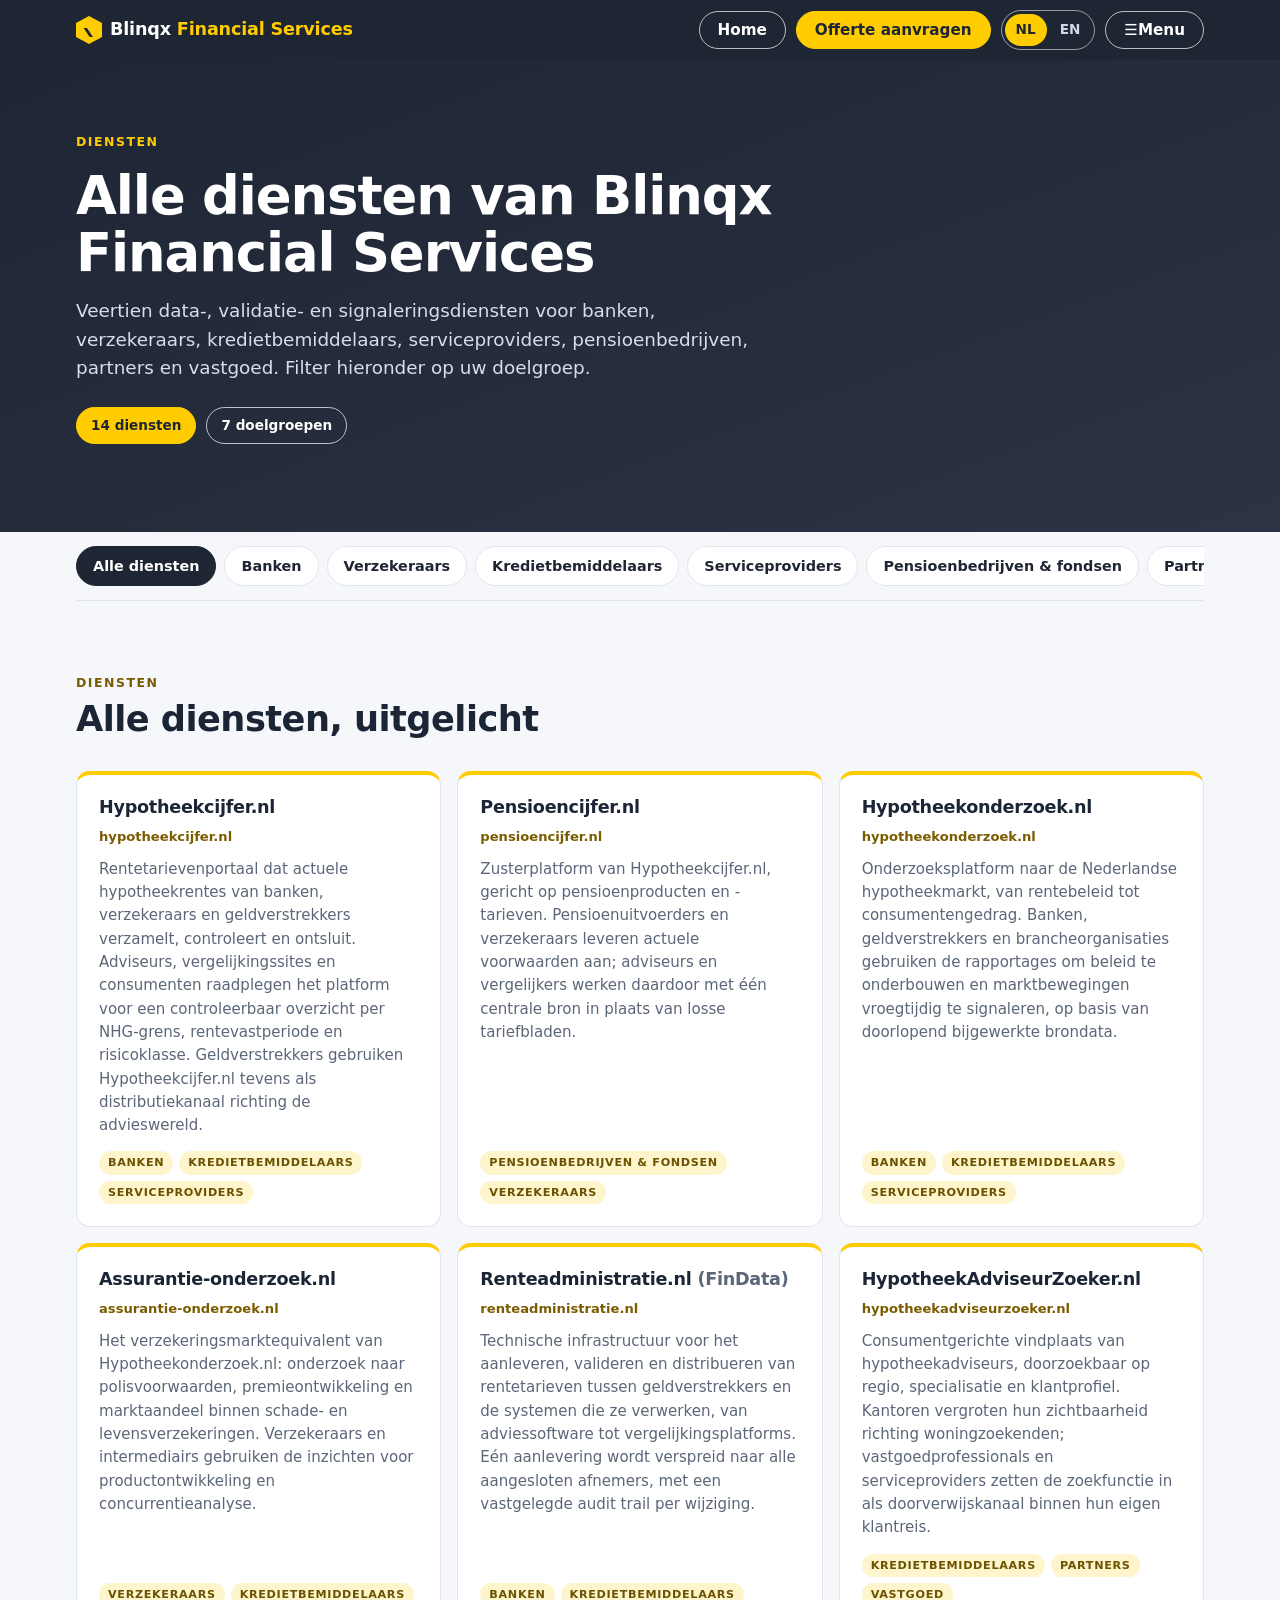
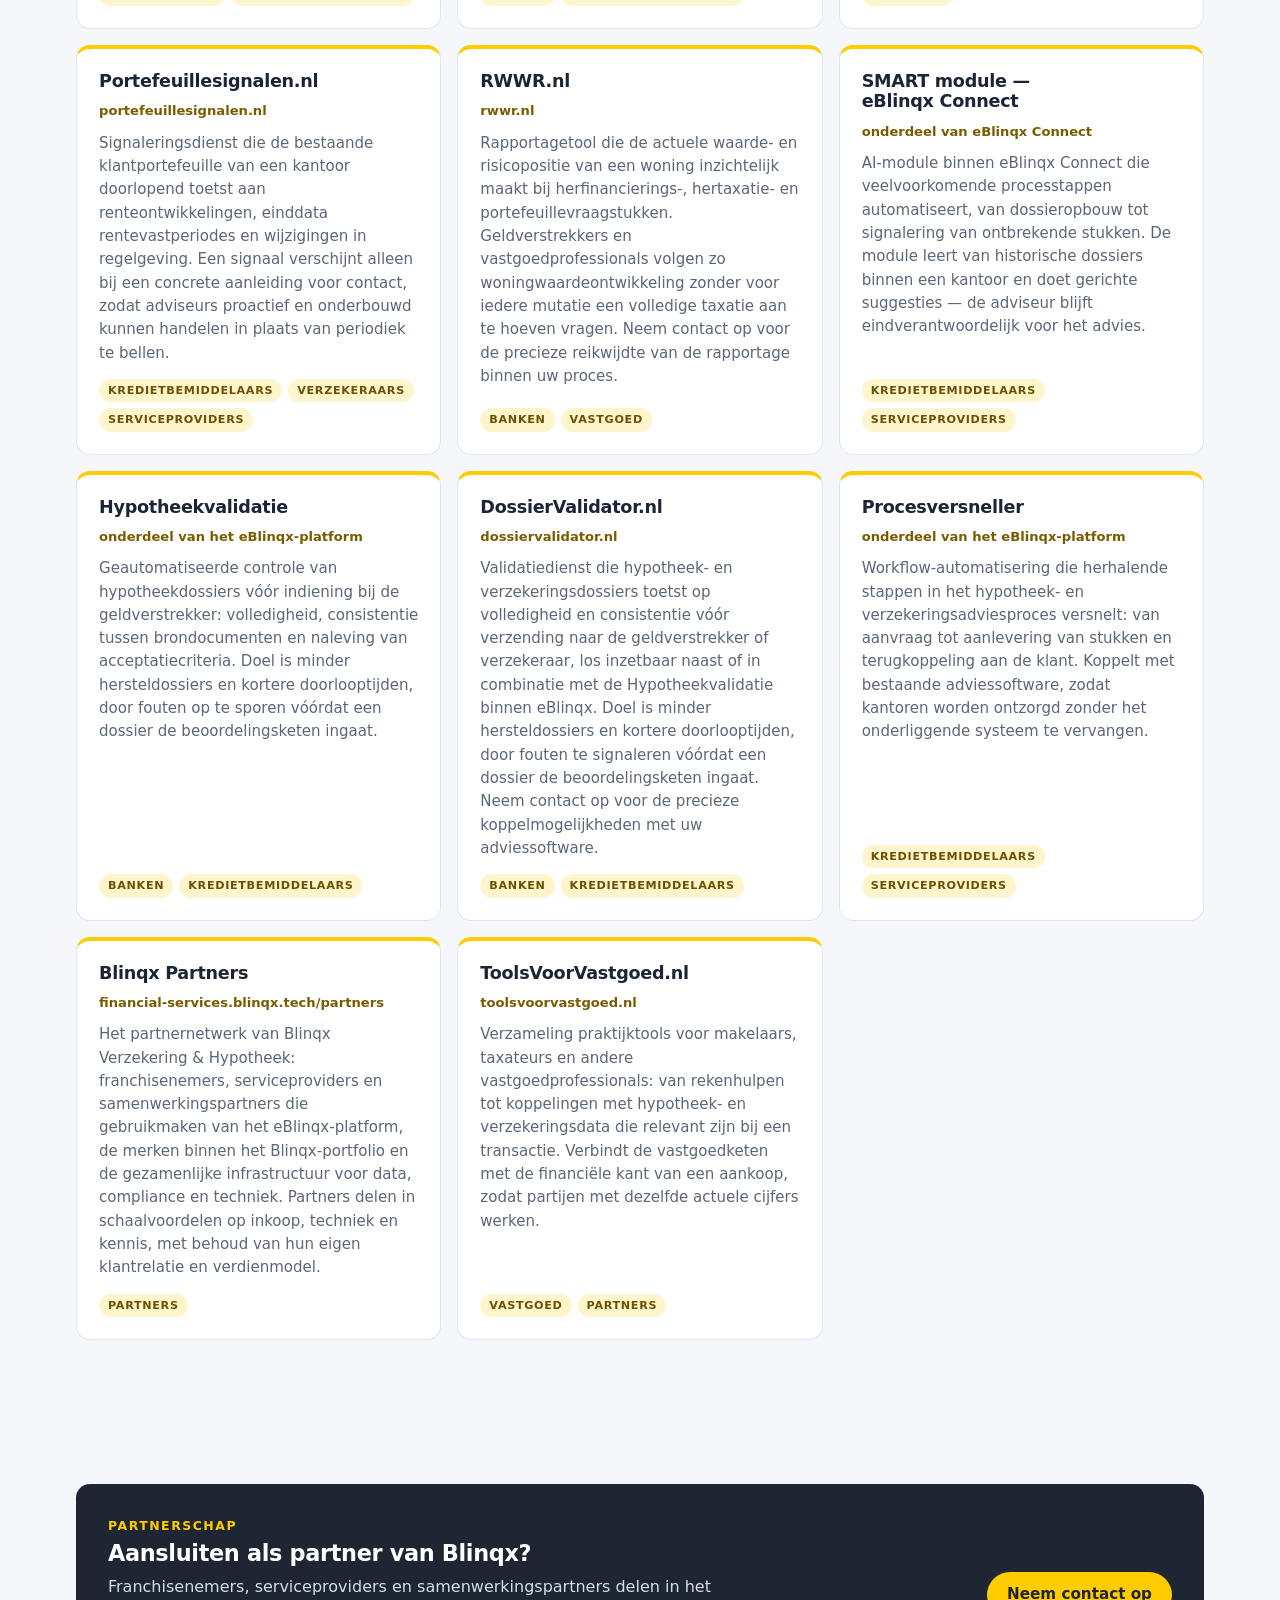
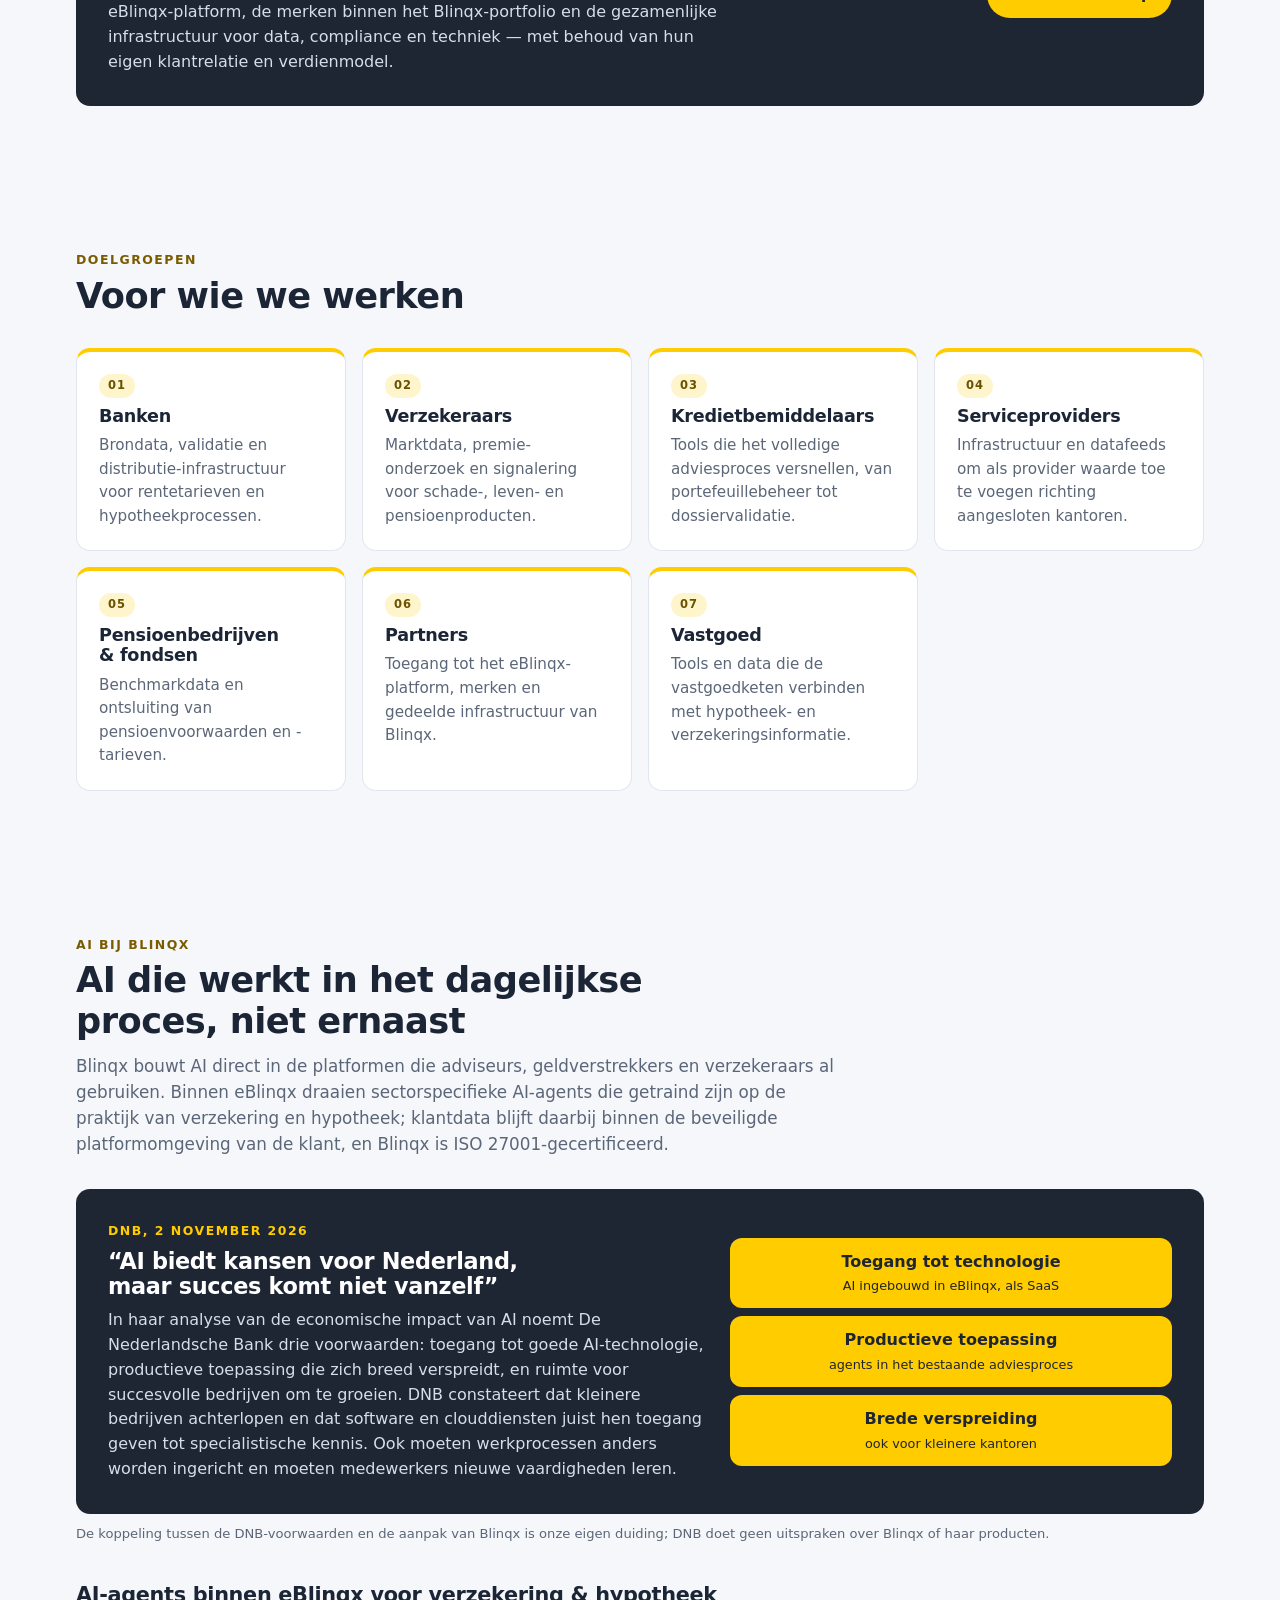
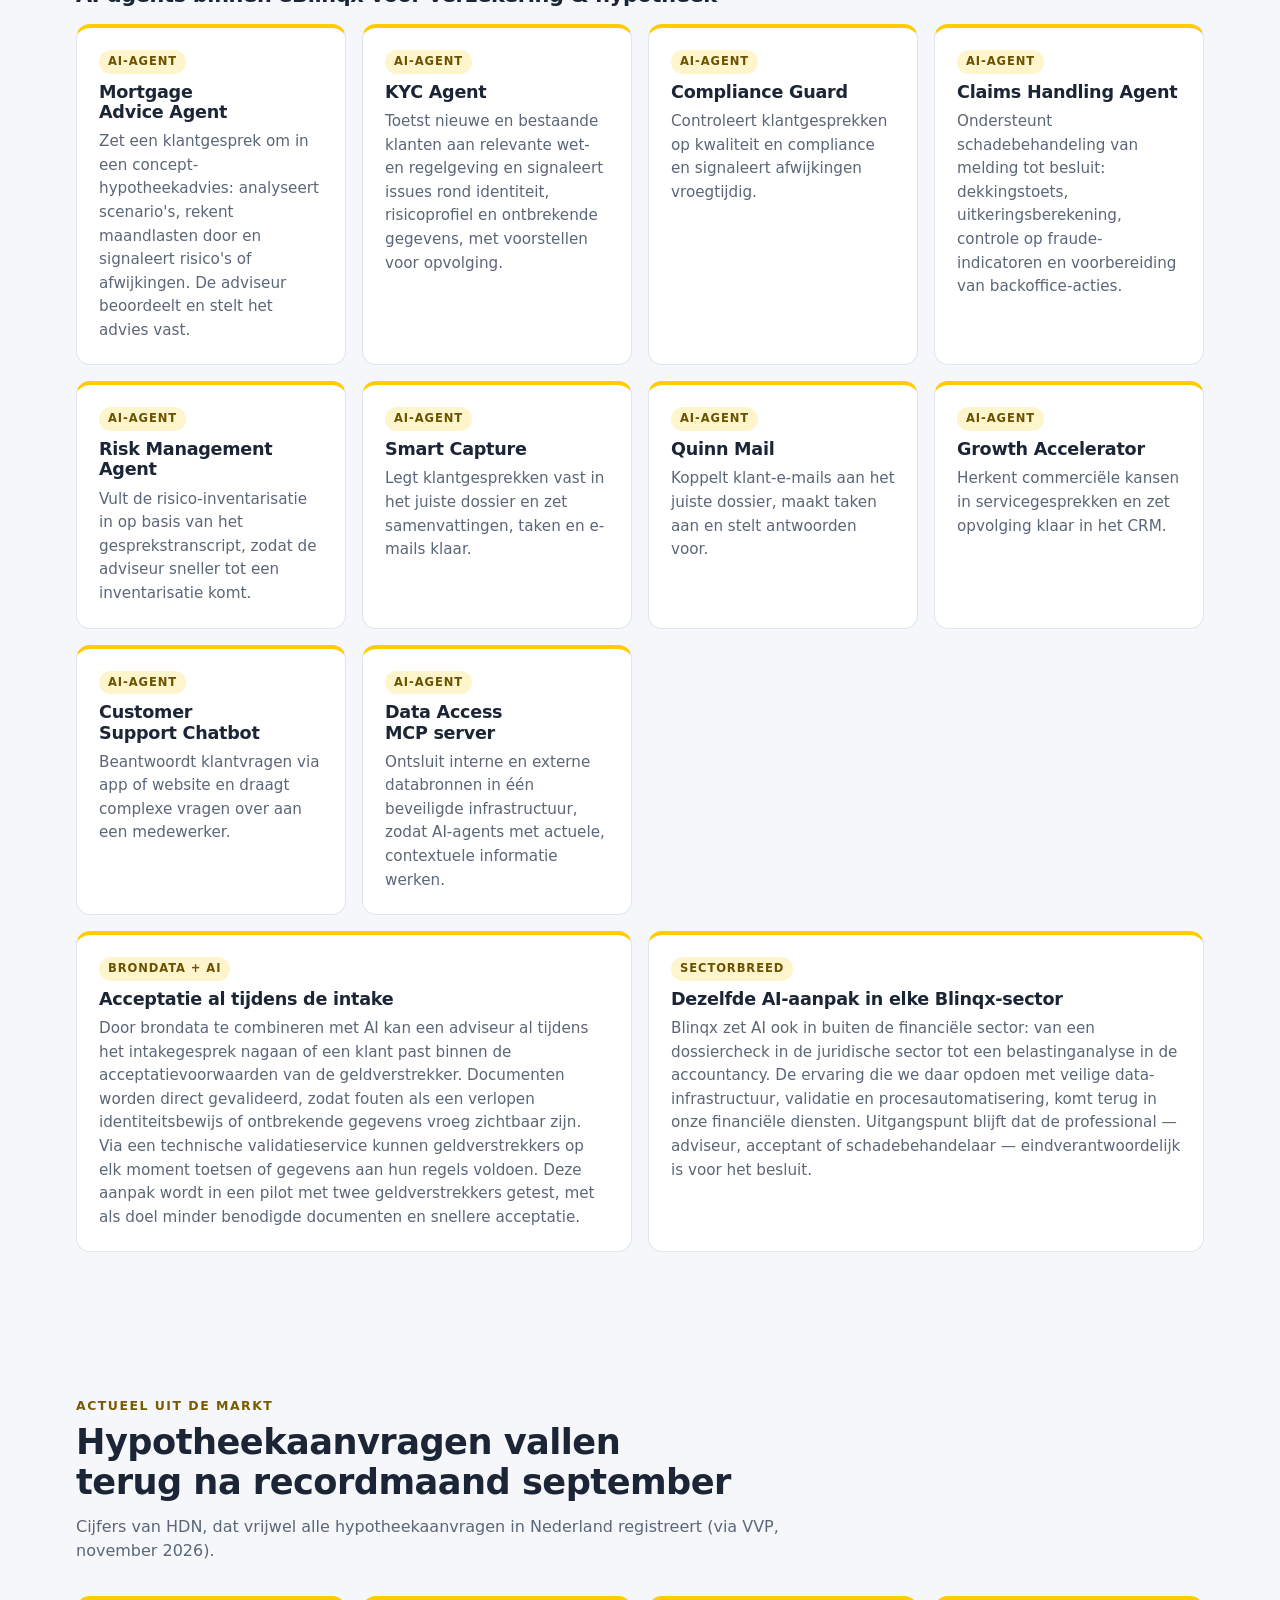
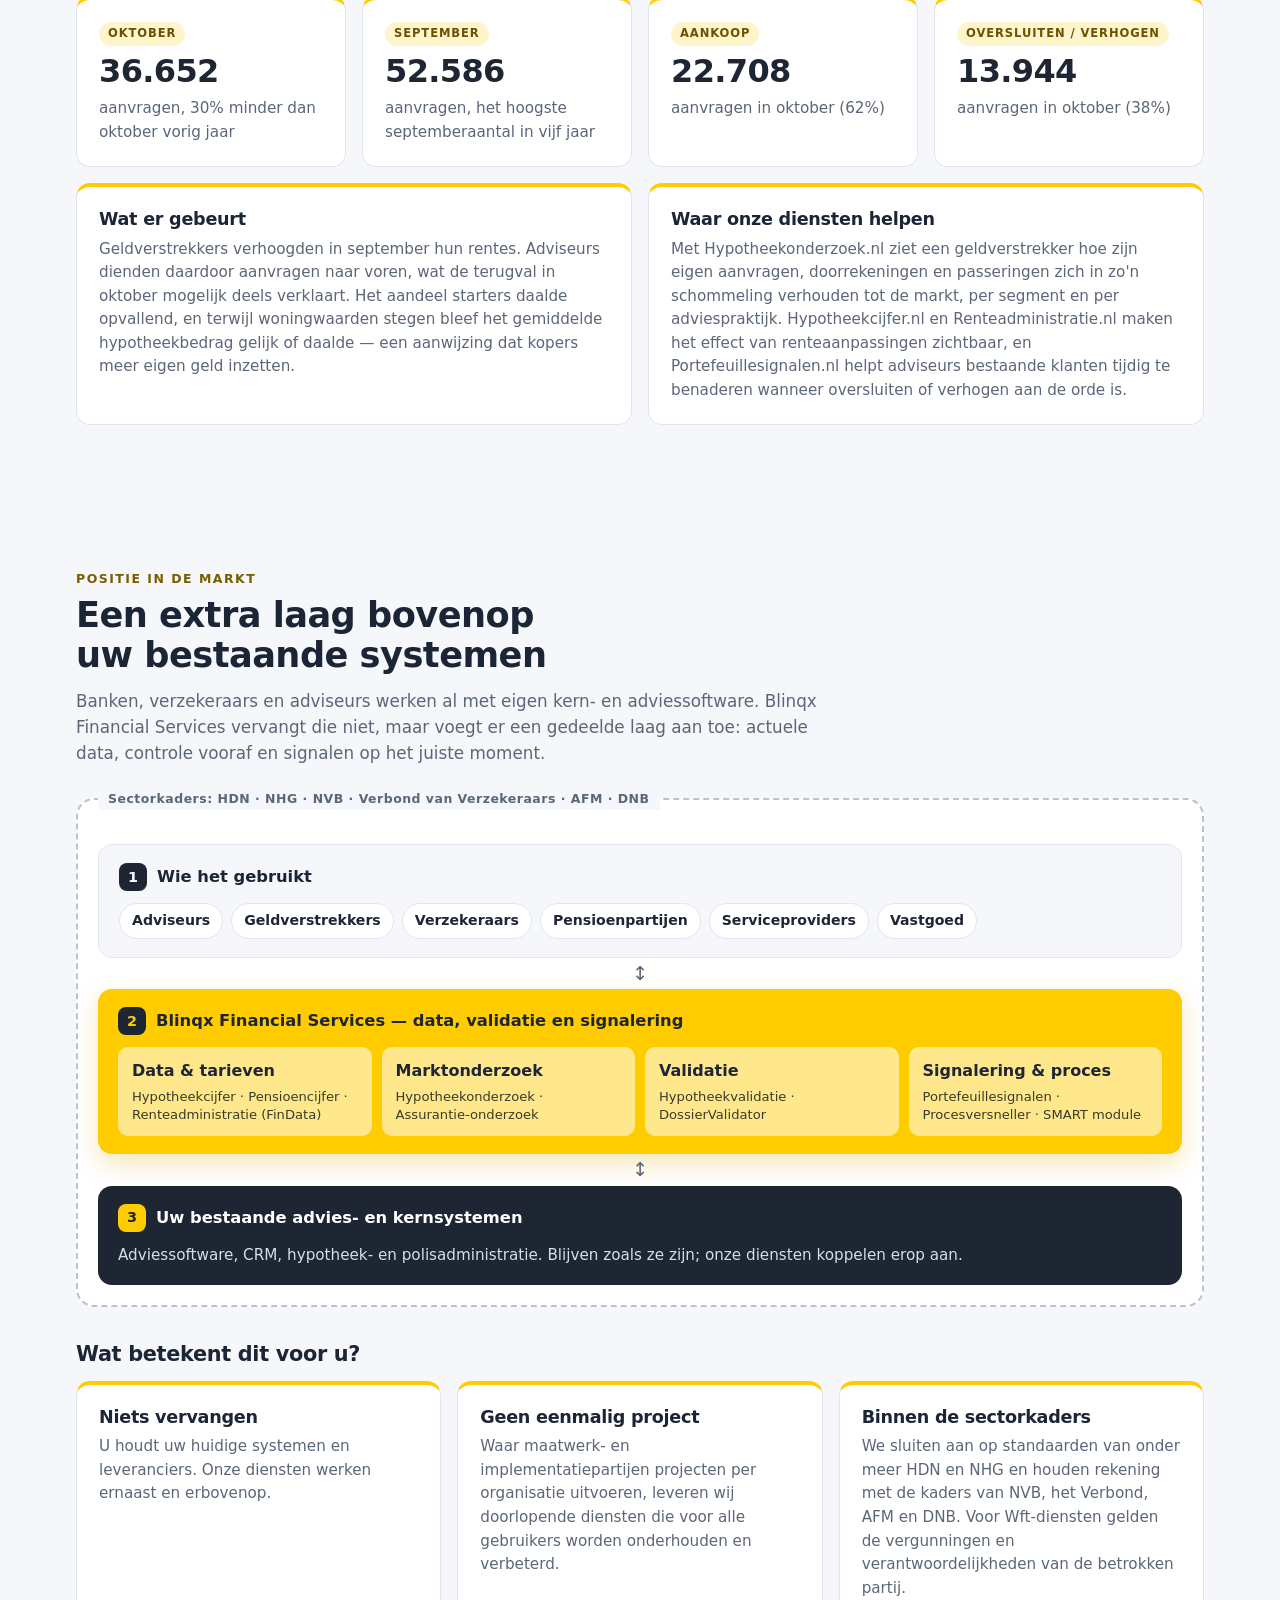
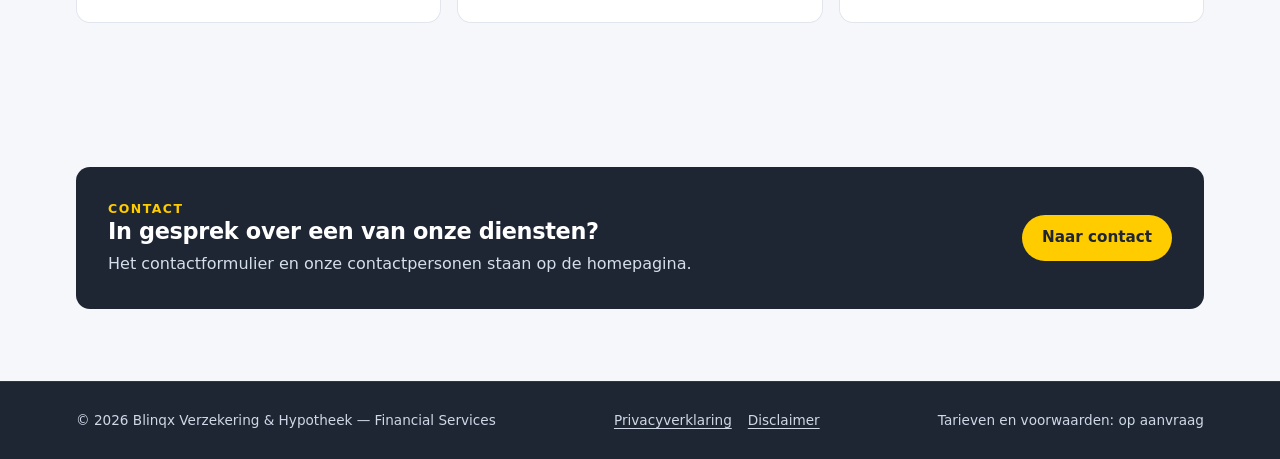
==== commit d68eacae: "Header button 'Offerte aanvragen'; redesign market position as layered diagram Co-Authored-By: Claud" ====
--- a/diensten.html
+++ b/diensten.html
@@ -14,7 +14,7 @@
     <a class="logo" data-nav href="index.html" aria-label="Blinqx Financial Services – home"><svg width="26" height="28" viewBox="0 0 26 28" aria-hidden="true"><path d="M13 0l13 7v14l-13 7L0 21V7z" fill="#ffcc00"/><path d="M11 12l6 9h-3.4l-6-9z" fill="#1e2533"/></svg><span>Blinqx <span class="sub">Financial Services</span></span></a>
     <nav class="topnav" aria-label="Hoofdmenu">
       <a class="hbtn ghost home" data-nav data-key="home" href="index.html">Home</a>
-      <a class="hbtn yellow" data-nav href="index.html#contact"><span data-lang-content="nl">Contact</span><span data-lang-content="en">Contact</span></a>
+      <a class="hbtn yellow" data-nav href="index.html#contactform"><span data-lang-content="nl">Offerte<span class="long"> aanvragen</span></span><span data-lang-content="en"><span class="long">Request a </span>Quote</span></a>
       <div class="langbtn" role="group" aria-label="Taal / Language">
         <button type="button" id="btn-nl" aria-pressed="true" onclick="setLang('nl')">NL</button>
         <button type="button" id="btn-en" aria-pressed="false" onclick="setLang('en')">EN</button>
@@ -23,7 +23,7 @@
     </nav>
   </div>
   <div class="wrap menu-drop" id="siteMenu" hidden>
-    <div class="mlinks"><a data-nav data-key="home" href="index.html"><span data-lang-content="nl">Home</span><span data-lang-content="en">Home</span></a><a data-nav data-key="diensten" href="diensten.html"><span data-lang-content="nl">Diensten</span><span data-lang-content="en">Services</span></a><a data-nav data-key="doelgroepen" href="index.html#doelgroepen"><span data-lang-content="nl">Doelgroepen</span><span data-lang-content="en">Segments</span></a><a data-nav data-key="uitgelicht" href="index.html#uitgelicht"><span data-lang-content="nl">Uitgelichte diensten</span><span data-lang-content="en">Featured services</span></a><a data-nav data-key="waarom" href="index.html#waarom"><span data-lang-content="nl">Waarom Blinqx</span><span data-lang-content="en">Why Blinqx</span></a><a data-nav data-key="ai" href="diensten.html#ai"><span data-lang-content="nl">AI bij Blinqx</span><span data-lang-content="en">AI at Blinqx</span></a><a data-nav data-key="markt" href="diensten.html#markt"><span data-lang-content="nl">Actueel uit de markt</span><span data-lang-content="en">Market update</span></a><a data-nav data-key="keten" href="diensten.html#positioning"><span data-lang-content="nl">Positie in de keten</span><span data-lang-content="en">Position in the chain</span></a><a data-nav data-key="contact" href="index.html#contact"><span data-lang-content="nl">Contact</span><span data-lang-content="en">Contact</span></a><a data-nav data-key="privacy" href="privacy.html"><span data-lang-content="nl">Privacyverklaring</span><span data-lang-content="en">Privacy statement</span></a><a data-nav data-key="disclaimer" href="disclaimer.html"><span data-lang-content="nl">Disclaimer</span><span data-lang-content="en">Disclaimer</span></a></div>
+    <div class="mlinks"><a data-nav data-key="home" href="index.html"><span data-lang-content="nl">Home</span><span data-lang-content="en">Home</span></a><a data-nav data-key="diensten" href="diensten.html"><span data-lang-content="nl">Diensten</span><span data-lang-content="en">Services</span></a><a data-nav data-key="doelgroepen" href="index.html#doelgroepen"><span data-lang-content="nl">Doelgroepen</span><span data-lang-content="en">Segments</span></a><a data-nav data-key="uitgelicht" href="index.html#uitgelicht"><span data-lang-content="nl">Uitgelichte diensten</span><span data-lang-content="en">Featured services</span></a><a data-nav data-key="waarom" href="index.html#waarom"><span data-lang-content="nl">Waarom Blinqx</span><span data-lang-content="en">Why Blinqx</span></a><a data-nav data-key="ai" href="diensten.html#ai"><span data-lang-content="nl">AI bij Blinqx</span><span data-lang-content="en">AI at Blinqx</span></a><a data-nav data-key="markt" href="diensten.html#markt"><span data-lang-content="nl">Actueel uit de markt</span><span data-lang-content="en">Market update</span></a><a data-nav data-key="keten" href="diensten.html#positioning"><span data-lang-content="nl">Positie in de markt</span><span data-lang-content="en">Market position</span></a><a data-nav data-key="contact" href="index.html#contact"><span data-lang-content="nl">Contact</span><span data-lang-content="en">Contact</span></a><a data-nav data-key="privacy" href="privacy.html"><span data-lang-content="nl">Privacyverklaring</span><span data-lang-content="en">Privacy statement</span></a><a data-nav data-key="disclaimer" href="disclaimer.html"><span data-lang-content="nl">Disclaimer</span><span data-lang-content="en">Disclaimer</span></a></div>
   </div>
 </header>
 
@@ -474,37 +474,48 @@
       <div class="section-head">
         <p class="eyebrow" data-lang-content="nl">Positie in de markt</p>
         <p class="eyebrow" data-lang-content="en">Market position</p>
-        <h2 data-lang-content="nl">Waar Blinqx Financial Services past in de keten</h2>
-        <h2 data-lang-content="en">Where Blinqx Financial Services fits in the chain</h2>
-      </div>
-      <div class="segment-grid" style="grid-template-columns:repeat(auto-fill,minmax(280px,1fr));">
-        <div class="segment-card">
-          <span class="num" data-lang-content="nl">Bestaande systemen</span><span class="num" data-lang-content="en">Existing systems</span>
-          <h3 data-lang-content="nl">Advies- en kernsystemen</h3>
-          <h3 data-lang-content="en">Advice &amp; core systems</h3>
-          <p data-lang-content="nl">Leveranciers van kern- en adviessoftware bouwen de systemen waarin adviseurs, verzekeraars en banken hun dossiers, polissen en klantprocessen voeren. Sommige partijen richten zich binnen die laag specifiek op geautomatiseerde documentherkenning en dossierverwerking.</p>
-          <p data-lang-content="en">Core and advice software vendors build the systems in which advisers, insurers and banks run their files, policies and client processes. Some players within that layer focus specifically on automated document recognition and file processing.</p>
-        </div>
-        <div class="segment-card">
-          <span class="num" data-lang-content="nl">Maatwerkprojecten</span><span class="num" data-lang-content="en">Custom projects</span>
-          <h3 data-lang-content="nl">Consultancy &amp; implementatie</h3>
-          <h3 data-lang-content="en">Consultancy &amp; implementation</h3>
-          <p data-lang-content="nl">Consultancy- en implementatiepartijen adviseren over en bouwen digitale transformaties voor financiële instellingen, vaak projectmatig en organisatiespecifiek.</p>
-          <p data-lang-content="en">Consultancy and implementation firms advise on and build digital transformations for financial institutions, typically on a project and organisation-specific basis.</p>
-        </div>
-        <div class="segment-card">
-          <span class="num" data-lang-content="nl">Onze rol</span><span class="num" data-lang-content="en">Our role</span>
-          <h3 data-lang-content="nl">Blinqx Financial Services</h3>
-          <h3 data-lang-content="en">Blinqx Financial Services</h3>
-          <p data-lang-content="nl">Wij zitten ertussen: een doorlopende, sectorbrede data-, validatie- en signaleringslaag die bovenop en tussen die kernsystemen werkt, zonder ze te vervangen — van rentetarief tot dossiercontrole.</p>
-          <p data-lang-content="en">We sit in between: a continuous, sector-wide data, validation and signalling layer that operates on top of and between those core systems, without replacing them — from interest rate to file control.</p>
-        </div>
-        <div class="segment-card">
-          <span class="num" data-lang-content="nl">Sectorkaders</span><span class="num" data-lang-content="en">Sector frameworks</span>
-          <h3 data-lang-content="nl">Infrastructuur &amp; kaders</h3>
-          <h3 data-lang-content="en">Infrastructure &amp; frameworks</h3>
-          <p data-lang-content="nl">Onze diensten sluiten aan op de bestaande sectorinfrastructuur en standaarden van onder meer HDN en NHG, en houden rekening met de kaders van NVB, het Verbond van Verzekeraars, AFM en DNB. Voor diensten die onder de Wft vallen, gelden de vergunningen en verantwoordelijkheden van de betrokken partij.</p>
-          <p data-lang-content="en">Our services connect to the existing sector infrastructure and standards of HDN and NHG among others, and take into account the frameworks of the NVB, the Dutch Association of Insurers, the AFM and DNB. For services covered by the Dutch Financial Supervision Act (Wft), the licences and responsibilities of the party involved apply.</p>
+        <h2 data-lang-content="nl">Een extra laag bovenop uw bestaande systemen</h2>
+        <h2 data-lang-content="en">An extra layer on top of your existing systems</h2>
+        <p class="lede-sm" data-lang-content="nl">Banken, verzekeraars en adviseurs werken al met eigen kern- en adviessoftware. Blinqx Financial Services vervangt die niet, maar voegt er een gedeelde laag aan toe: actuele data, controle vooraf en signalen op het juiste moment.</p>
+        <p class="lede-sm" data-lang-content="en">Banks, insurers and advisers already work with their own core and advice software. Blinqx Financial Services does not replace it, but adds a shared layer: current data, up-front checks and signals at the right moment.</p>
+      </div>
+
+      <div class="stack" role="img" aria-label="Schema: gebruikers bovenaan, Blinqx Financial Services als middelste laag, bestaande systemen onderaan, omringd door sectorkaders">
+        <div class="frame-label"><span data-lang-content="nl">Sectorkaders: HDN · NHG · NVB · Verbond van Verzekeraars · AFM · DNB</span><span data-lang-content="en">Sector frameworks: HDN · NHG · NVB · Dutch Association of Insurers · AFM · DNB</span></div>
+        <div class="layer l-users">
+          <div class="lhead"><span class="lnum">1</span><strong data-lang-content="nl">Wie het gebruikt</strong><strong data-lang-content="en">Who uses it</strong></div>
+          <div class="chips"><span class="chip"><span data-lang-content="nl">Adviseurs</span><span data-lang-content="en">Advisers</span></span><span class="chip"><span data-lang-content="nl">Geldverstrekkers</span><span data-lang-content="en">Lenders</span></span><span class="chip"><span data-lang-content="nl">Verzekeraars</span><span data-lang-content="en">Insurers</span></span><span class="chip"><span data-lang-content="nl">Pensioenpartijen</span><span data-lang-content="en">Pension providers</span></span><span class="chip"><span data-lang-content="nl">Serviceproviders</span><span data-lang-content="en">Service providers</span></span><span class="chip"><span data-lang-content="nl">Vastgoed</span><span data-lang-content="en">Real estate</span></span></div>
+        </div>
+        <div class="arrow" aria-hidden="true">↕</div>
+        <div class="layer l-blinqx">
+          <div class="lhead"><span class="lnum">2</span><strong data-lang-content="nl">Blinqx Financial Services — data, validatie en signalering</strong><strong data-lang-content="en">Blinqx Financial Services — data, validation and signalling</strong></div>
+          <div class="lgroups"><div class="lgroup"><strong><span data-lang-content="nl">Data &amp; tarieven</span><span data-lang-content="en">Data &amp; rates</span></strong><small>Hypotheekcijfer · Pensioencijfer · Renteadministratie (FinData)</small></div><div class="lgroup"><strong><span data-lang-content="nl">Marktonderzoek</span><span data-lang-content="en">Market research</span></strong><small>Hypotheekonderzoek · Assurantie-onderzoek</small></div><div class="lgroup"><strong><span data-lang-content="nl">Validatie</span><span data-lang-content="en">Validation</span></strong><small>Hypotheekvalidatie · DossierValidator</small></div><div class="lgroup"><strong><span data-lang-content="nl">Signalering &amp; proces</span><span data-lang-content="en">Signals &amp; process</span></strong><small>Portefeuillesignalen · Procesversneller · SMART module</small></div></div>
+        </div>
+        <div class="arrow" aria-hidden="true">↕</div>
+        <div class="layer l-core">
+          <div class="lhead"><span class="lnum">3</span><strong data-lang-content="nl">Uw bestaande advies- en kernsystemen</strong><strong data-lang-content="en">Your existing advice and core systems</strong></div>
+          <p data-lang-content="nl">Adviessoftware, CRM, hypotheek- en polisadministratie. Blijven zoals ze zijn; onze diensten koppelen erop aan.</p>
+          <p data-lang-content="en">Advice software, CRM, mortgage and policy administration. They stay as they are; our services connect to them.</p>
+        </div>
+      </div>
+
+      <h3 class="subhead pos-sub" data-lang-content="nl">Wat betekent dit voor u?</h3>
+      <h3 class="subhead pos-sub" data-lang-content="en">What does this mean for you?</h3>
+      <div class="segment-grid pos-why">
+        <div class="segment-card">
+          <h3 data-lang-content="nl">Niets vervangen</h3><h3 data-lang-content="en">Replace nothing</h3>
+          <p data-lang-content="nl">U houdt uw huidige systemen en leveranciers. Onze diensten werken ernaast en erbovenop.</p>
+          <p data-lang-content="en">You keep your current systems and vendors. Our services work alongside and on top of them.</p>
+        </div>
+        <div class="segment-card">
+          <h3 data-lang-content="nl">Geen eenmalig project</h3><h3 data-lang-content="en">Not a one-off project</h3>
+          <p data-lang-content="nl">Waar maatwerk- en implementatiepartijen projecten per organisatie uitvoeren, leveren wij doorlopende diensten die voor alle gebruikers worden onderhouden en verbeterd.</p>
+          <p data-lang-content="en">Where custom-build and implementation firms run projects per organisation, we deliver ongoing services that are maintained and improved for all users.</p>
+        </div>
+        <div class="segment-card">
+          <h3 data-lang-content="nl">Binnen de sectorkaders</h3><h3 data-lang-content="en">Within sector frameworks</h3>
+          <p data-lang-content="nl">We sluiten aan op standaarden van onder meer HDN en NHG en houden rekening met de kaders van NVB, het Verbond, AFM en DNB. Voor Wft-diensten gelden de vergunningen en verantwoordelijkheden van de betrokken partij.</p>
+          <p data-lang-content="en">We connect to standards from HDN and NHG among others and take into account the frameworks of the NVB, the Dutch Association of Insurers, the AFM and DNB. For Wft services, the licences and responsibilities of the party involved apply.</p>
         </div>
       </div>
     </section>
--- a/assets/site.css
+++ b/assets/site.css
@@ -88,9 +88,6 @@
 
 /* positie: kaarten met gele rand */
 #positioning .segment-card{border-top:4px solid var(--yellow)}
-#positioning .segment-card:nth-child(3){background:var(--yellow);border-color:var(--yellow)}
-#positioning .segment-card:nth-child(3) p{color:var(--navy)}
-#positioning .segment-card:nth-child(3) .num{background:var(--navy);color:var(--yellow)}
 
 /* contact (full-bleed navy) */
 #contact{position:relative;isolation:isolate;color:#fff}
@@ -134,7 +131,7 @@
 
 /* navigatie */
 a.logo{text-decoration:none}
-section[id]{scroll-margin-top:76px}
+section[id],#contactform{scroll-margin-top:76px}
 body[data-page="diensten"] section[id]{scroll-margin-top:140px}
 .mainnav{gap:2px}.ctas{display:flex;flex-wrap:wrap;gap:12px;margin-top:8px}
 a.btn{text-decoration:none}
@@ -212,9 +209,35 @@
 .mlinks{display:flex;flex-direction:column}
 .mlinks a{color:#e6ecf5;text-decoration:none;padding:14px 4px;border-bottom:1px solid rgba(255,255,255,.08);font-size:1rem}
 .mlinks a:hover,.mlinks a[aria-current="page"]{color:var(--yellow)}
-@media (max-width:640px){.topnav{gap:6px}.hbtn{padding:8px 12px;font-size:.85rem}.hbtn.home{display:none}.langbtn button{padding:5px 8px}.logo > span{display:flex;flex-direction:column;line-height:1.05;font-size:.95rem}.logo .sub{font-size:.8rem}.header-inner{gap:8px}}
+@media (max-width:760px){.hbtn.home{display:none}}
+@media (max-width:640px){.topnav{gap:6px}.hbtn{padding:8px 12px;font-size:.85rem}.langbtn button{padding:5px 8px}.logo > span{display:flex;flex-direction:column;line-height:1.05;font-size:.95rem}.logo .sub{font-size:.8rem}.header-inner{gap:8px}}
 @media (max-width:440px){.mtxt{display:none}.menu-btn{padding:8px 11px}}
-@media (max-width:380px){.hbtn.yellow{display:none}}
+@media (max-width:700px){.hbtn .long{display:none}}
+@media (max-width:372px){.hbtn.yellow{display:none}}
+
+/* positie in de markt: gelaagd schema */
+#positioning .lede-sm{color:var(--muted);font-size:1.05rem;margin-top:6px}
+.stack{position:relative;border:2px dashed #b9c3d3;border-radius:18px;padding:44px 20px 20px;display:flex;flex-direction:column;align-items:stretch;gap:6px;background:#fff}
+.frame-label{position:absolute;top:-13px;left:20px;right:20px;width:max-content;max-width:calc(100% - 40px);background:var(--bg);padding:2px 10px;font-size:.78rem;font-weight:700;letter-spacing:.04em;color:var(--muted)}
+.layer{border-radius:var(--r);padding:18px 20px;display:flex;flex-direction:column;gap:12px}
+.lhead{display:flex;align-items:center;gap:10px;font-size:1.02rem}
+.lnum{flex:0 0 28px;width:28px;height:28px;border-radius:8px;display:grid;place-items:center;font-weight:800;font-size:.9rem;background:var(--navy);color:#fff}
+.l-users{background:var(--bg);border:1px solid var(--line)}
+.chips{display:flex;flex-wrap:wrap;gap:8px}
+.chip{background:#fff;border:1.5px solid var(--line);color:var(--navy);font-weight:600;font-size:.88rem;padding:6px 12px;border-radius:999px}
+.l-blinqx{background:var(--yellow);color:var(--navy);box-shadow:0 10px 26px rgba(224,168,0,.28)}
+.l-blinqx .lnum{background:var(--navy);color:var(--yellow)}
+.lgroups{display:grid;grid-template-columns:repeat(auto-fill,minmax(min(100%,220px),1fr));gap:10px}
+.lgroup{background:rgba(255,255,255,.55);border-radius:10px;padding:12px 14px;display:flex;flex-direction:column;gap:4px}
+.lgroup small{font-size:.82rem;color:#3a3a2a;line-height:1.4}
+.l-core{background:var(--navy);color:#fff}
+.l-core .lnum{background:var(--yellow);color:var(--navy)}
+.l-core p{color:#d5deeb;font-size:.95rem}
+.arrow{align-self:center;color:var(--muted);font-size:1.2rem;line-height:1}
+.pos-sub{font-size:1.3rem;margin:36px 0 14px}
+.pos-why{grid-template-columns:repeat(auto-fill,minmax(min(100%,280px),1fr))}
+html[data-lang="nl"] .lhead strong[data-lang-content="nl"],html[data-lang="en"] .lhead strong[data-lang-content="en"]{display:inline}
+@media (max-width:640px){.stack{padding:52px 12px 12px}.layer{padding:14px}.frame-label{font-size:.72rem;left:12px;max-width:calc(100% - 24px);top:-14px}}
 
 [data-lang-content]{display:none}
 html[data-lang="nl"] [data-lang-content="nl"],html[data-lang="en"] [data-lang-content="en"]{display:revert}
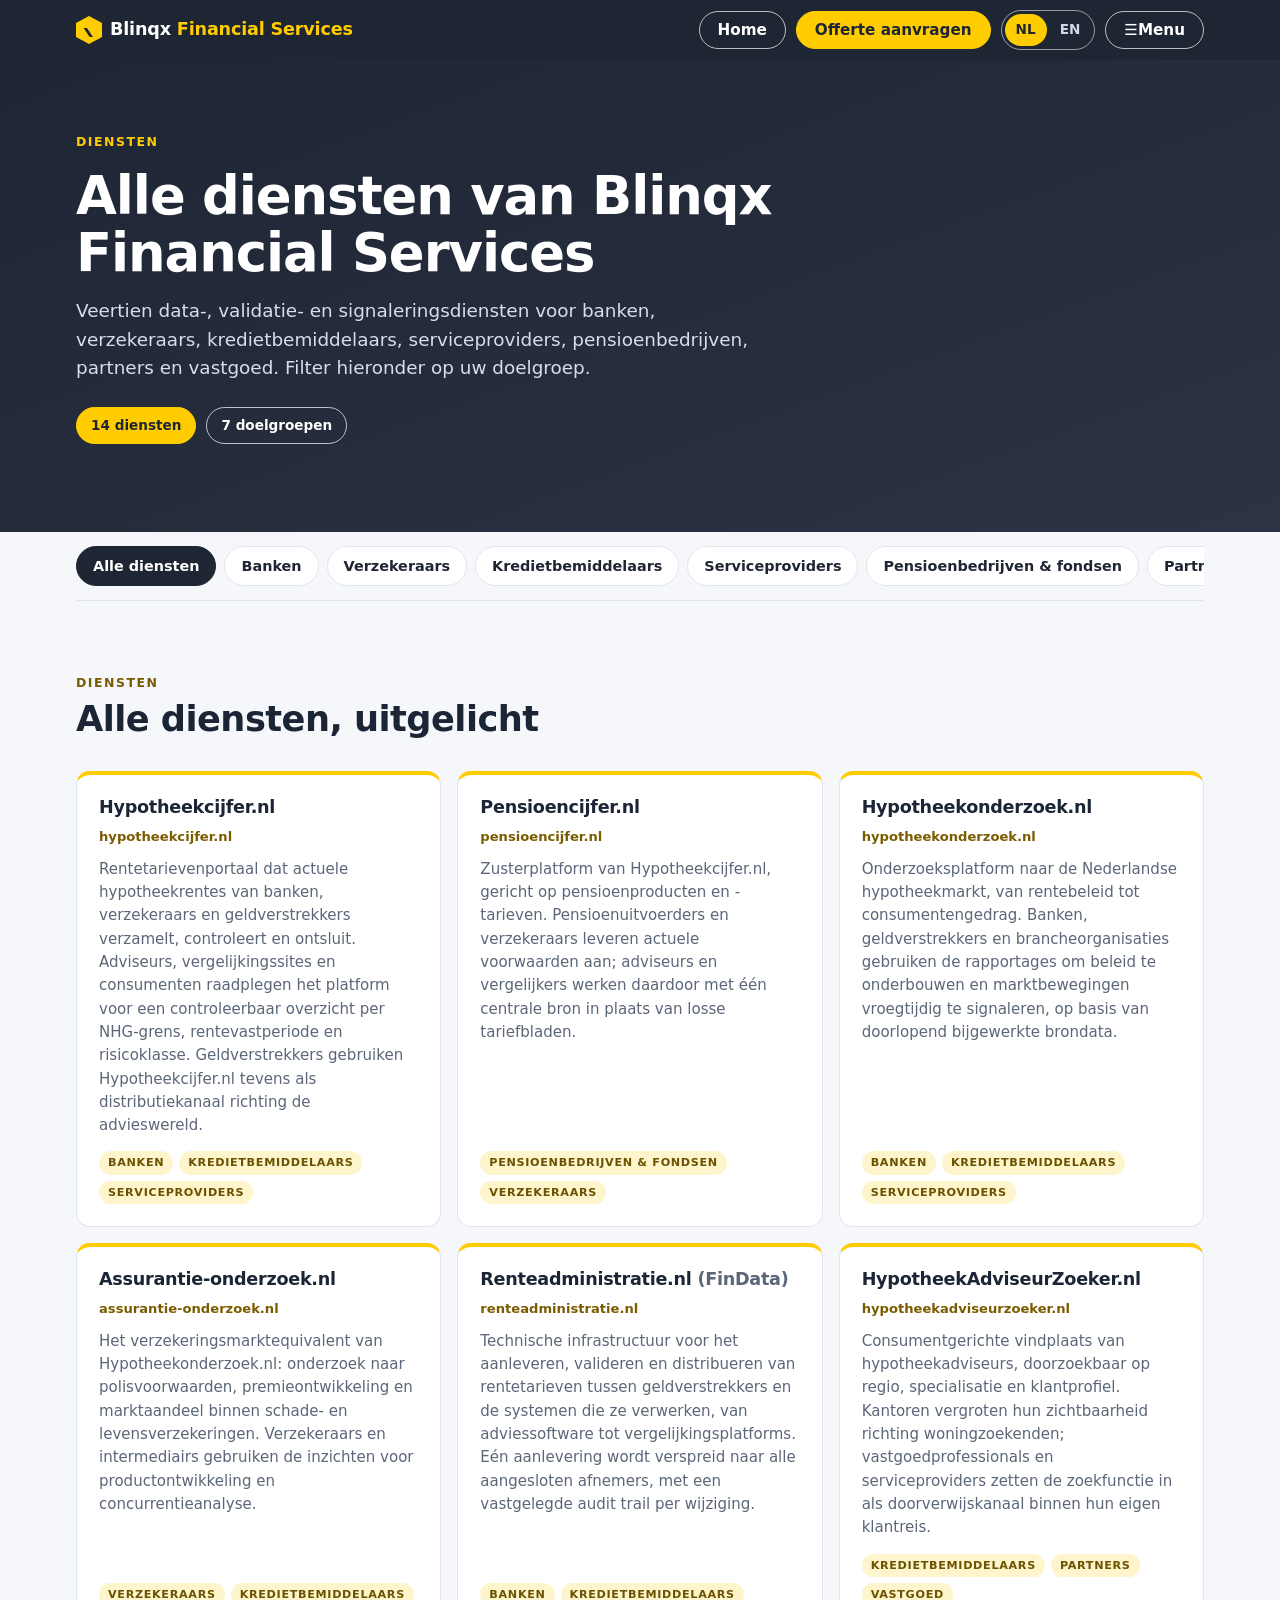
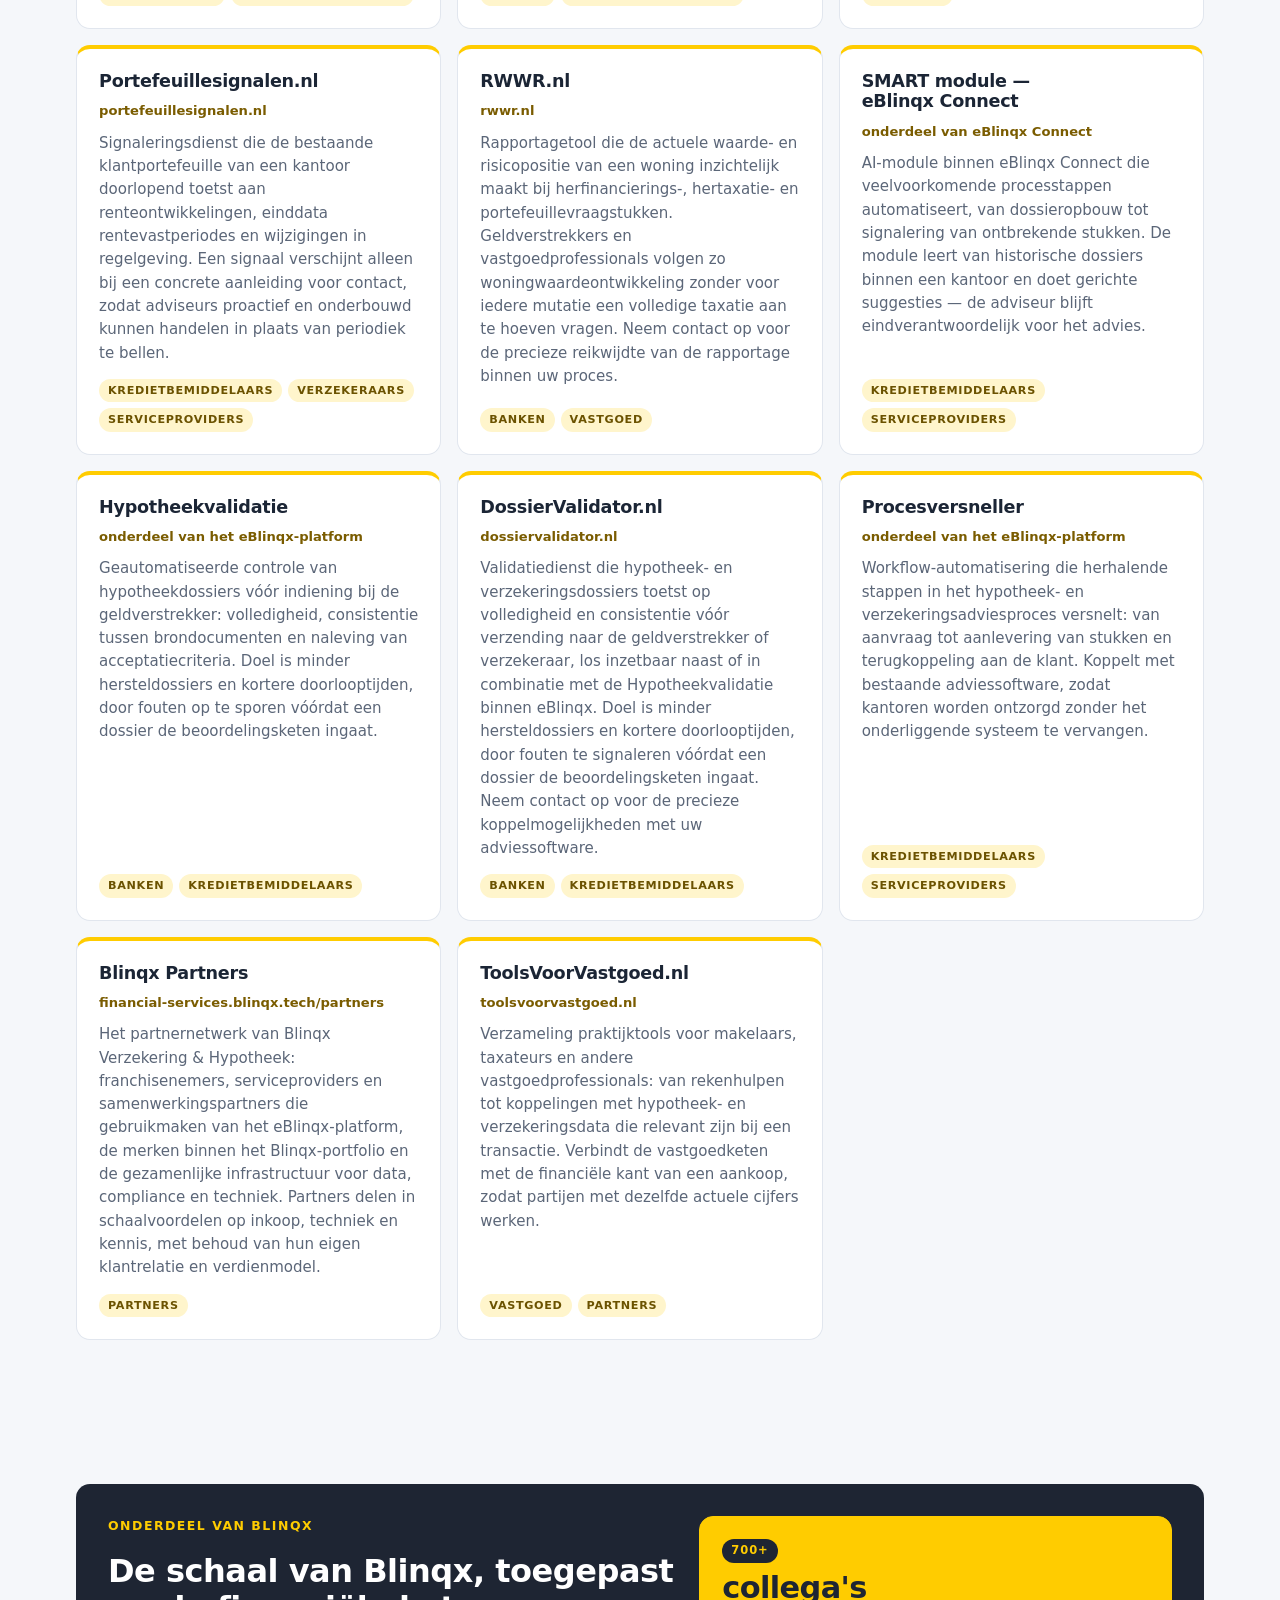
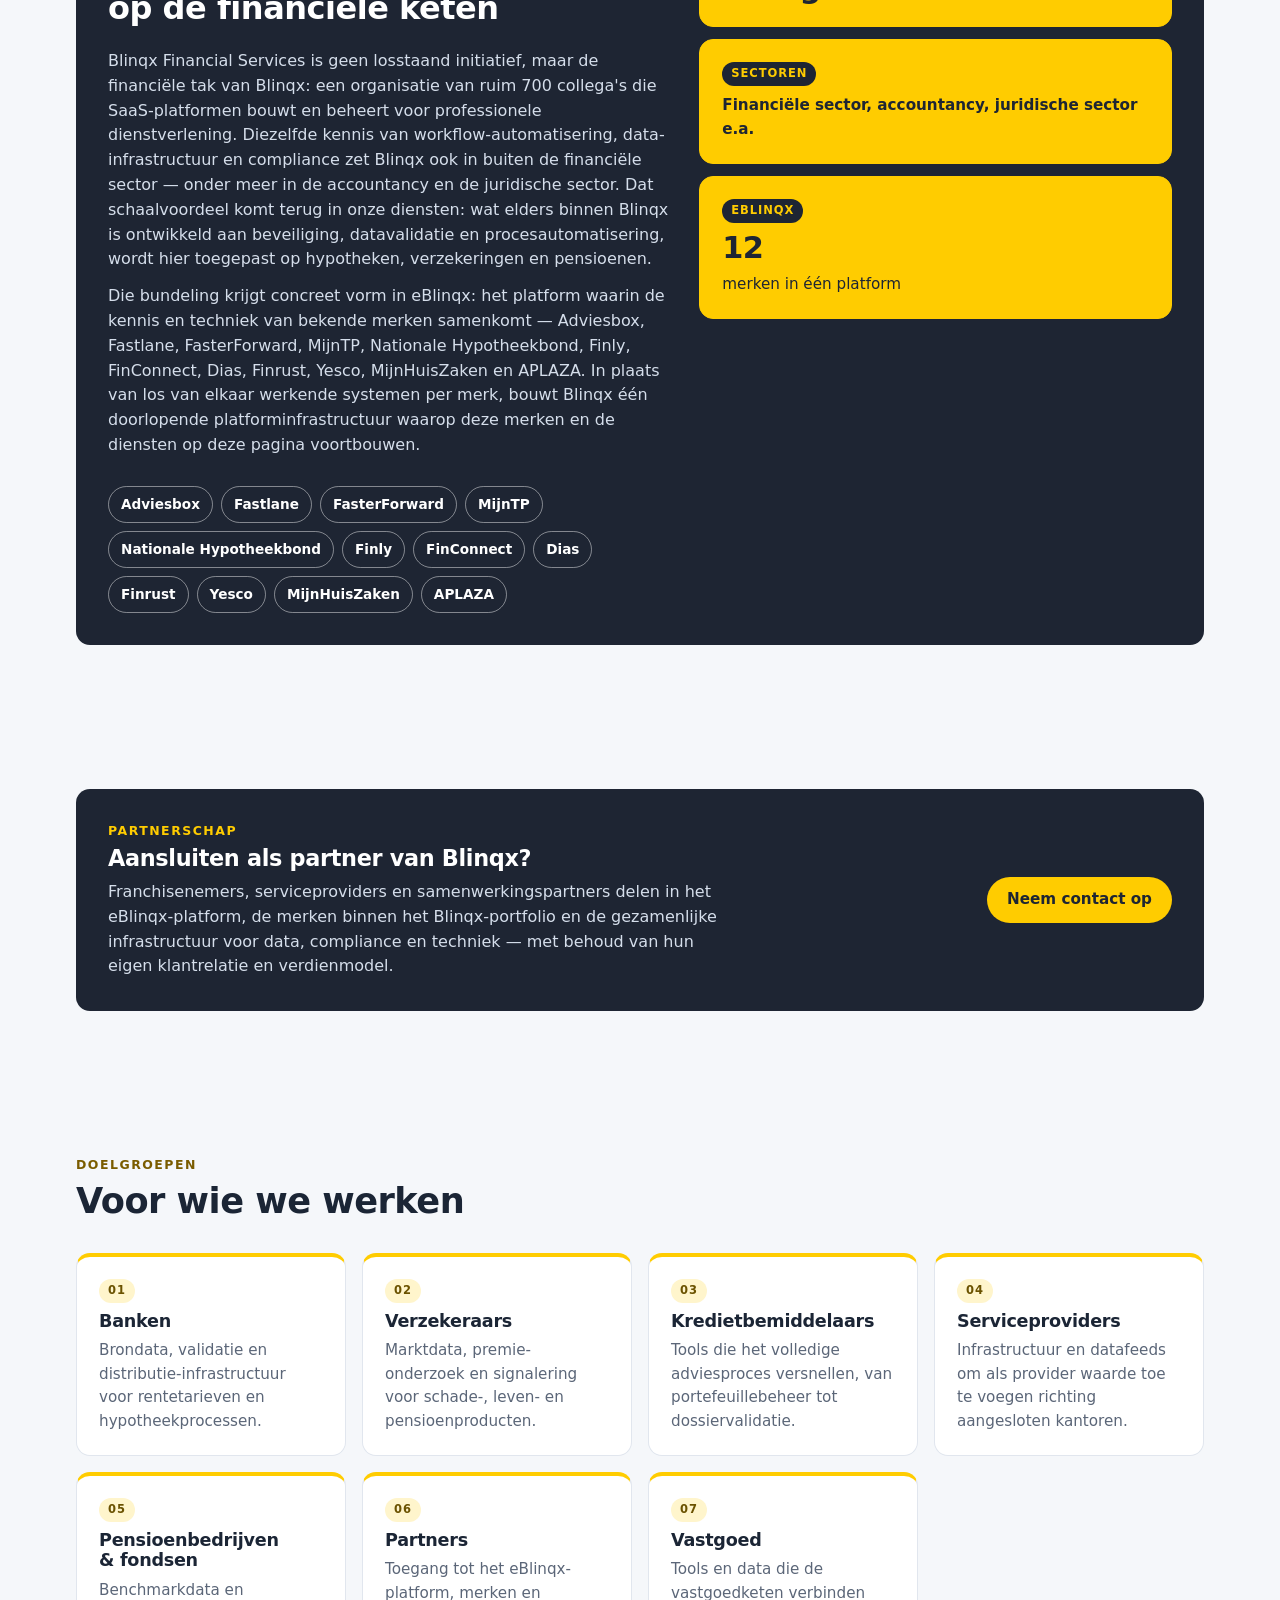
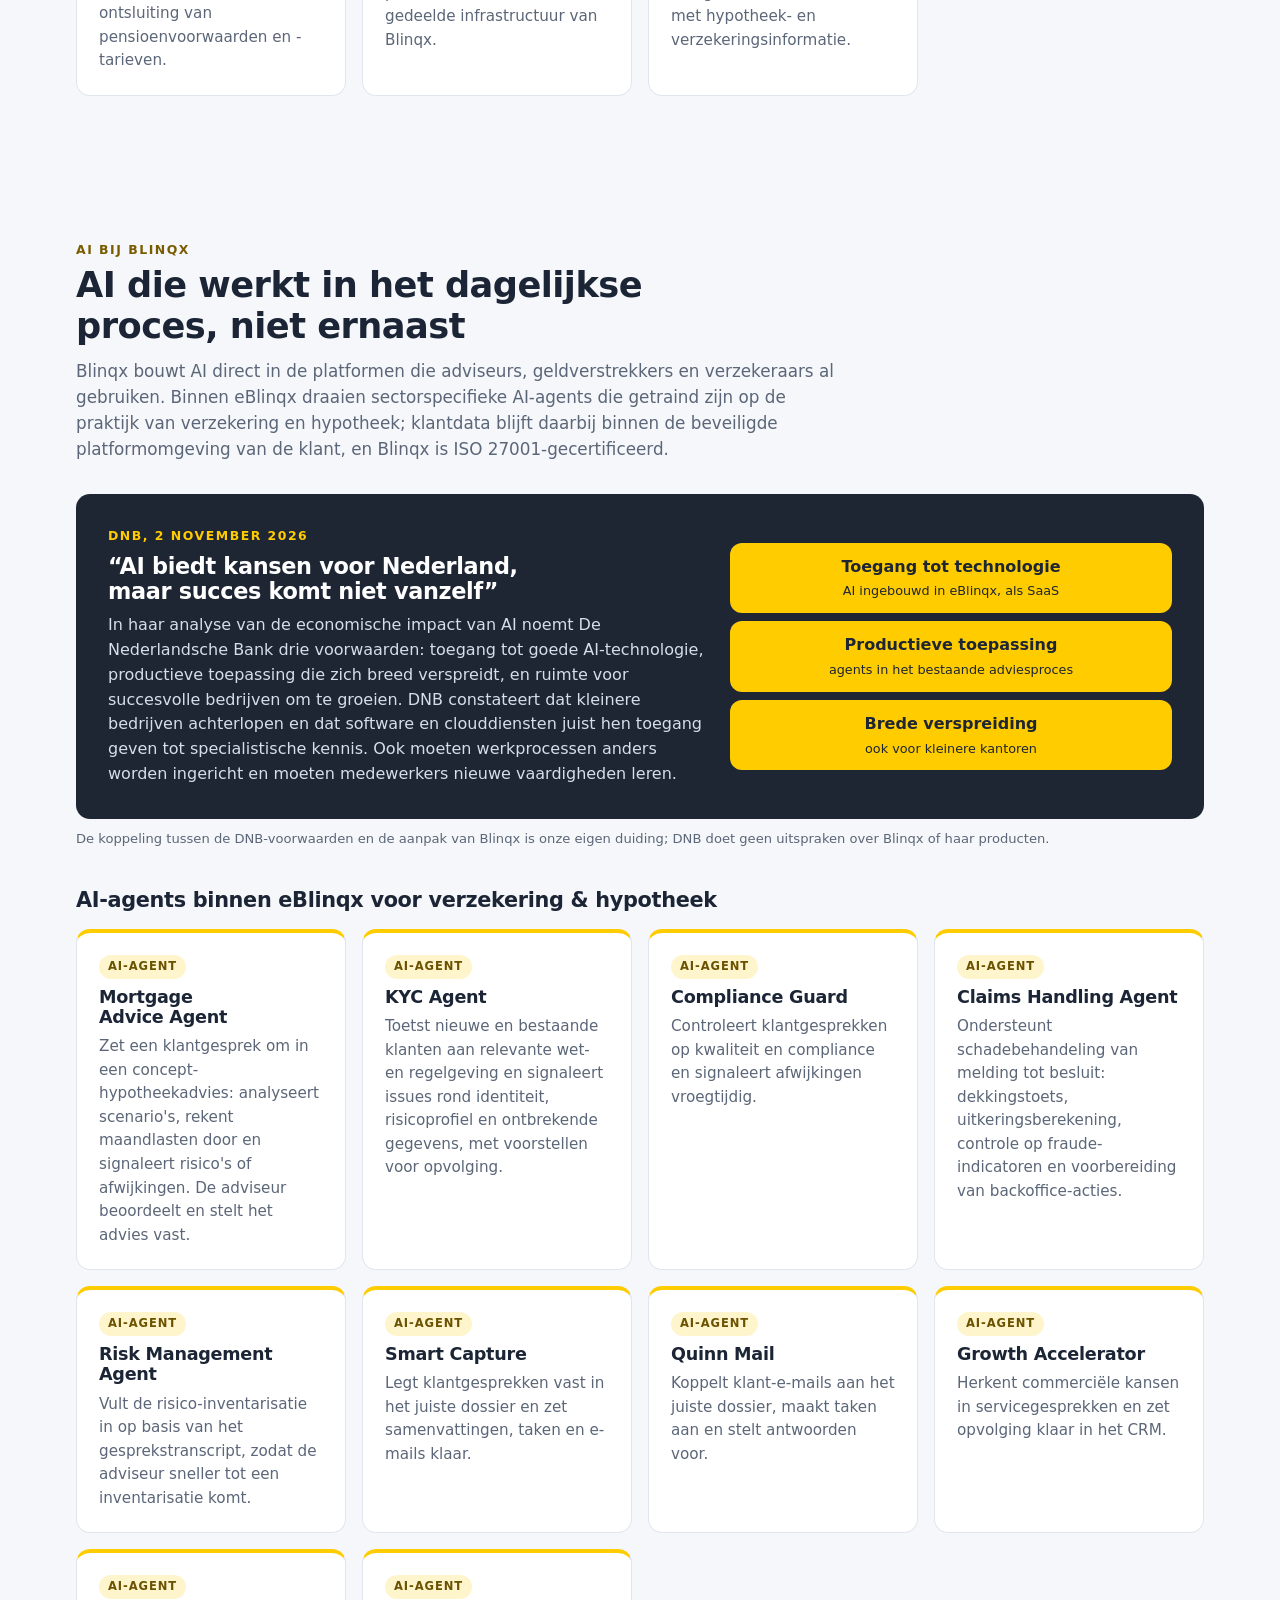
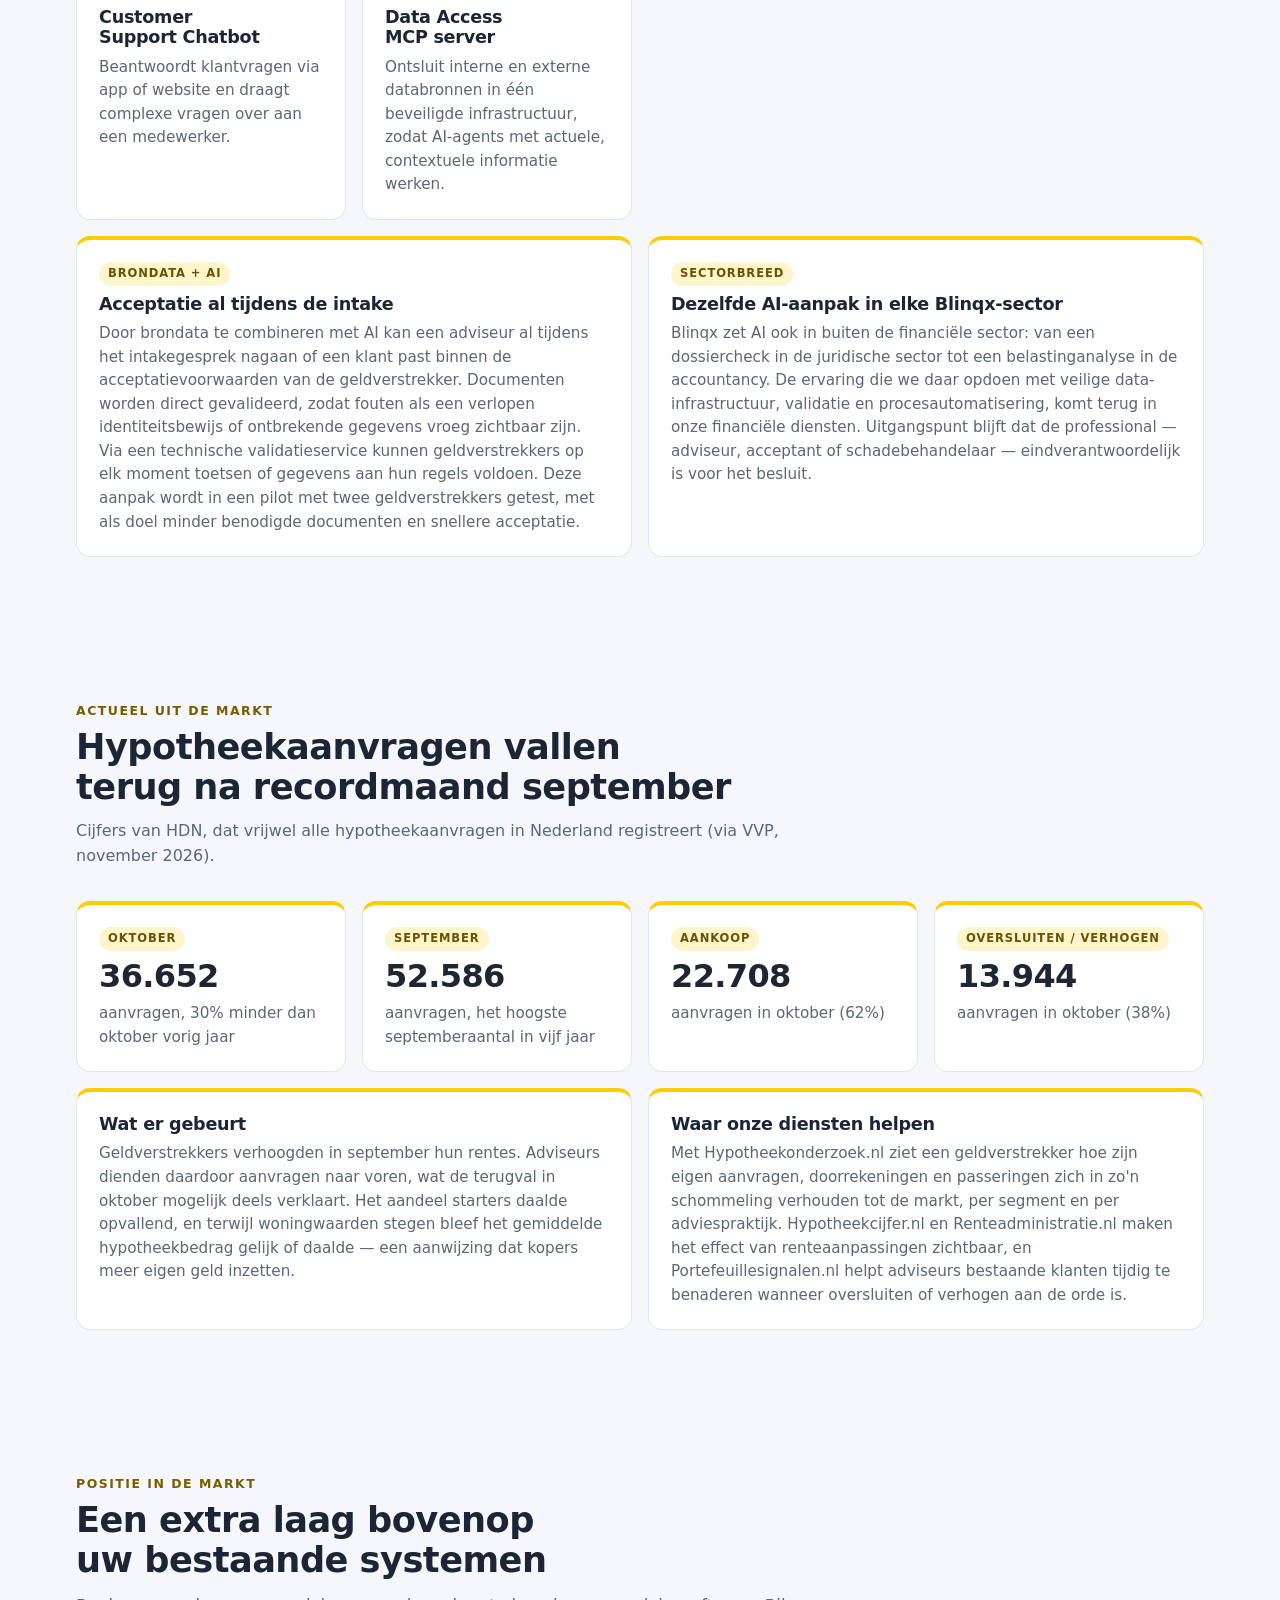
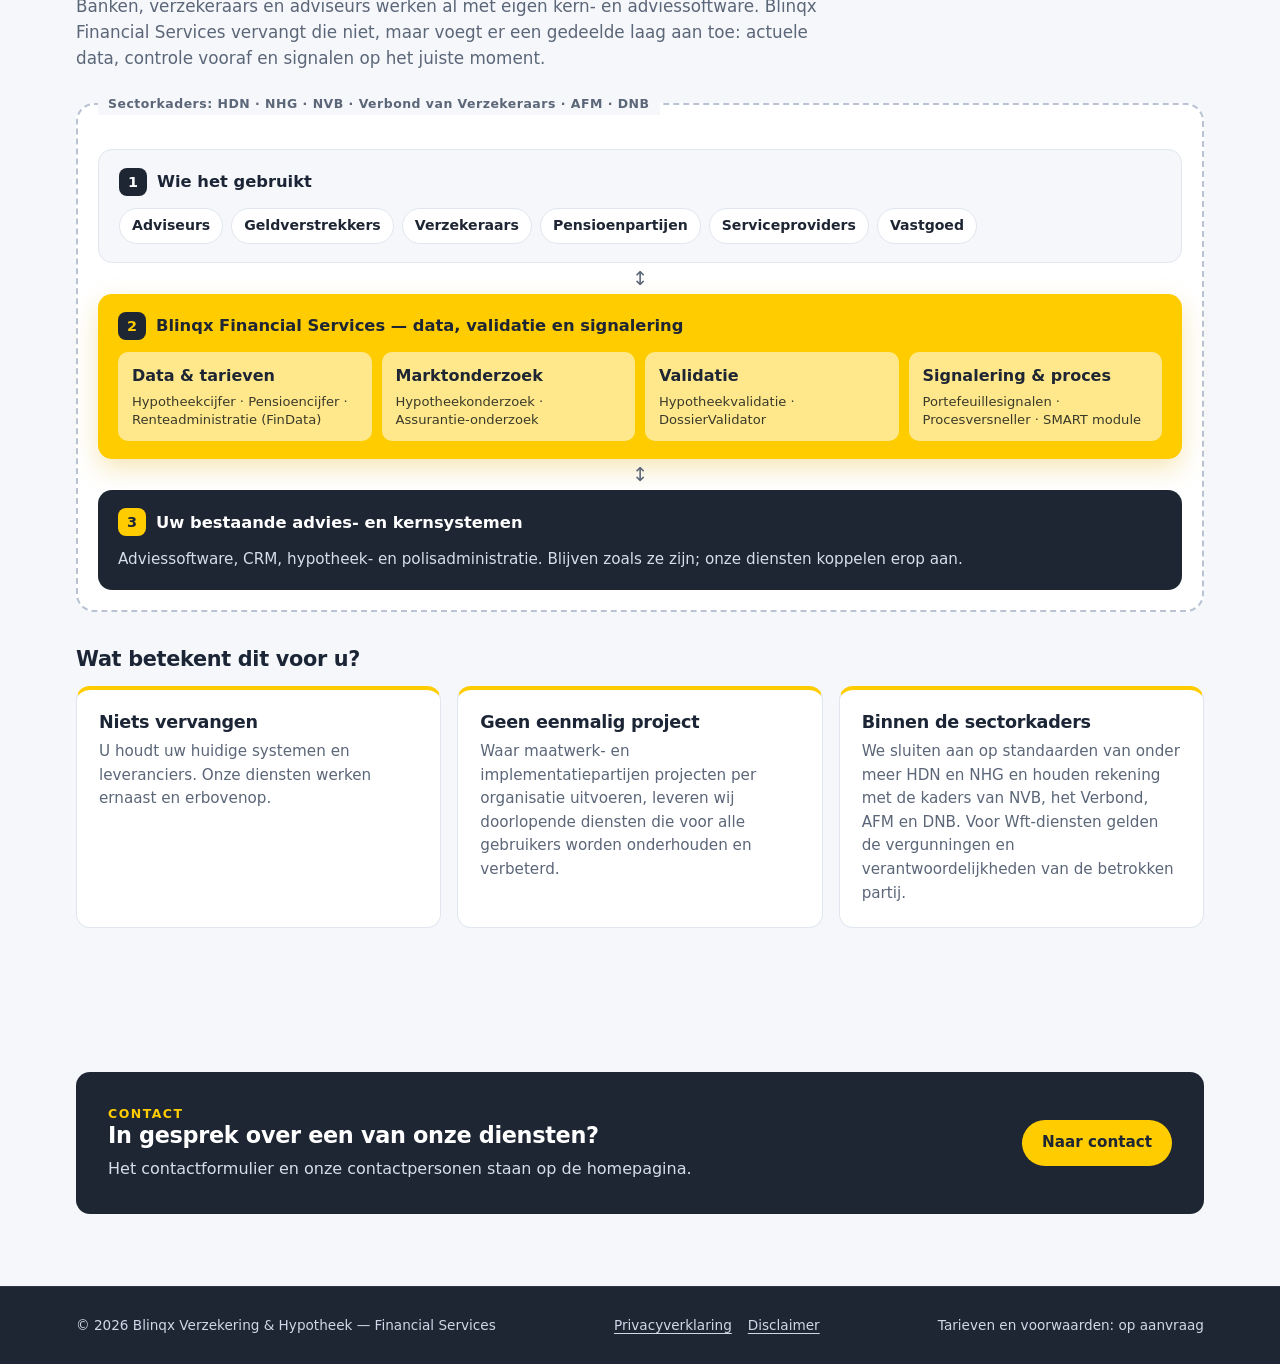
==== commit 9424a4ca: "Add full 'Onderdeel van Blinqx' block to services page Co-Authored-By: Claude Opus 5.5 <noreply@anth" ====
--- a/diensten.html
+++ b/diensten.html
@@ -255,6 +255,28 @@
       </p>
     </section>
 
+    <!-- ONDERDEEL VAN BLINQX -->
+    <section id="blinqx">
+      <div class="navy-block">
+        <div>
+          <p class="eyebrow" data-lang-content="nl">Onderdeel van Blinqx</p>
+          <p class="eyebrow" data-lang-content="en">Part of Blinqx</p>
+          <h2 data-lang-content="nl">De schaal van Blinqx, toegepast op de financiële keten</h2>
+          <h2 data-lang-content="en">The scale of Blinqx, applied to the financial chain</h2>
+          <p data-lang-content="nl">Blinqx Financial Services is geen losstaand initiatief, maar de financiële tak van Blinqx: een organisatie van ruim 700 collega's die SaaS-platformen bouwt en beheert voor professionele dienstverlening. Diezelfde kennis van workflow-automatisering, data-infrastructuur en compliance zet Blinqx ook in buiten de financiële sector — onder meer in de accountancy en de juridische sector. Dat schaalvoordeel komt terug in onze diensten: wat elders binnen Blinqx is ontwikkeld aan beveiliging, datavalidatie en procesautomatisering, wordt hier toegepast op hypotheken, verzekeringen en pensioenen.</p>
+          <p data-lang-content="nl">Die bundeling krijgt concreet vorm in eBlinqx: het platform waarin de kennis en techniek van bekende merken samenkomt — Adviesbox, Fastlane, FasterForward, MijnTP, Nationale Hypotheekbond, Finly, FinConnect, Dias, Finrust, Yesco, MijnHuisZaken en APLAZA. In plaats van los van elkaar werkende systemen per merk, bouwt Blinqx één doorlopende platforminfrastructuur waarop deze merken en de diensten op deze pagina voortbouwen.</p>
+          <p data-lang-content="en">Blinqx Financial Services is not a standalone initiative but the financial arm of Blinqx: an organisation of more than 700 colleagues that builds and runs SaaS platforms for professional services. Blinqx applies that same expertise in workflow automation, data infrastructure and compliance outside the financial sector too — including in accountancy and the legal sector. That scale advantage carries through into our services: security, data validation and process automation built elsewhere within Blinqx is applied here to mortgages, insurance and pensions.</p>
+          <p data-lang-content="en">That bundling takes concrete shape in eBlinqx: the platform in which the knowledge and technology of well-known brands come together — Adviesbox, Fastlane, FasterForward, MijnTP, Nationale Hypotheekbond, Finly, FinConnect, Dias, Finrust, Yesco, MijnHuisZaken and APLAZA. Rather than systems that operate separately per brand, Blinqx builds one continuous platform infrastructure that these brands, and the services on this page, build on.</p>
+          <div class="chip-list brands" aria-label="Merken / Brands"><span>Adviesbox</span><span>Fastlane</span><span>FasterForward</span><span>MijnTP</span><span>Nationale Hypotheekbond</span><span>Finly</span><span>FinConnect</span><span>Dias</span><span>Finrust</span><span>Yesco</span><span>MijnHuisZaken</span><span>APLAZA</span></div>
+        </div>
+        <div class="kpi-row">
+          <div class="segment-card"><span class="num">700+</span><p class="big" data-lang-content="nl">collega's</p><p class="big" data-lang-content="en">colleagues</p></div>
+          <div class="segment-card"><span class="num" data-lang-content="nl">Sectoren</span><span class="num" data-lang-content="en">Sectors</span><p data-lang-content="nl"><strong>Financiële sector, accountancy, juridische sector e.a.</strong></p><p data-lang-content="en"><strong>Financial services, accountancy, legal sector &amp; more</strong></p></div>
+          <div class="segment-card"><span class="num">eBlinqx</span><p class="big">12</p><p data-lang-content="nl">merken in één platform</p><p data-lang-content="en">brands in one platform</p></div>
+        </div>
+      </div>
+    </section>
+
     <!-- PARTNERS STRIP -->
     <section id="partners-cta">
       <div class="partners-strip">
--- a/assets/site.css
+++ b/assets/site.css
@@ -147,9 +147,14 @@
 .section-foot{margin-top:24px}
 .navy-block{position:relative;background:var(--navy);color:#fff;border-radius:var(--r);padding:32px;display:grid;gap:24px;grid-template-columns:1.2fr 1fr;align-items:center}
 .navy-block p{color:#d5deeb}
+#blinqx .navy-block > div:first-child{display:flex;flex-direction:column;gap:12px}
+#blinqx .navy-block{align-items:start}
+#blinqx .kpi-row{grid-template-columns:1fr}
 .navy-block .eyebrow{color:var(--yellow)}
 .navy-block h2{font-size:clamp(1.4rem,3vw,2rem);margin:6px 0 10px}
 .chip-list{display:flex;flex-wrap:wrap;gap:8px}
+.chip-list.brands{margin-top:16px}
+.chip-list.brands span{background:transparent;color:#fff;border:1.5px solid rgba(255,255,255,.45);font-weight:600}
 .chip-list span{background:var(--yellow);color:var(--navy);font-weight:700;font-size:.85rem;padding:7px 12px;border-radius:999px}
 .kpi-row{display:grid;grid-template-columns:repeat(auto-fill,minmax(200px,1fr));gap:12px}
 .kpi-row .segment-card{background:var(--yellow);border-color:var(--yellow);color:var(--navy)}
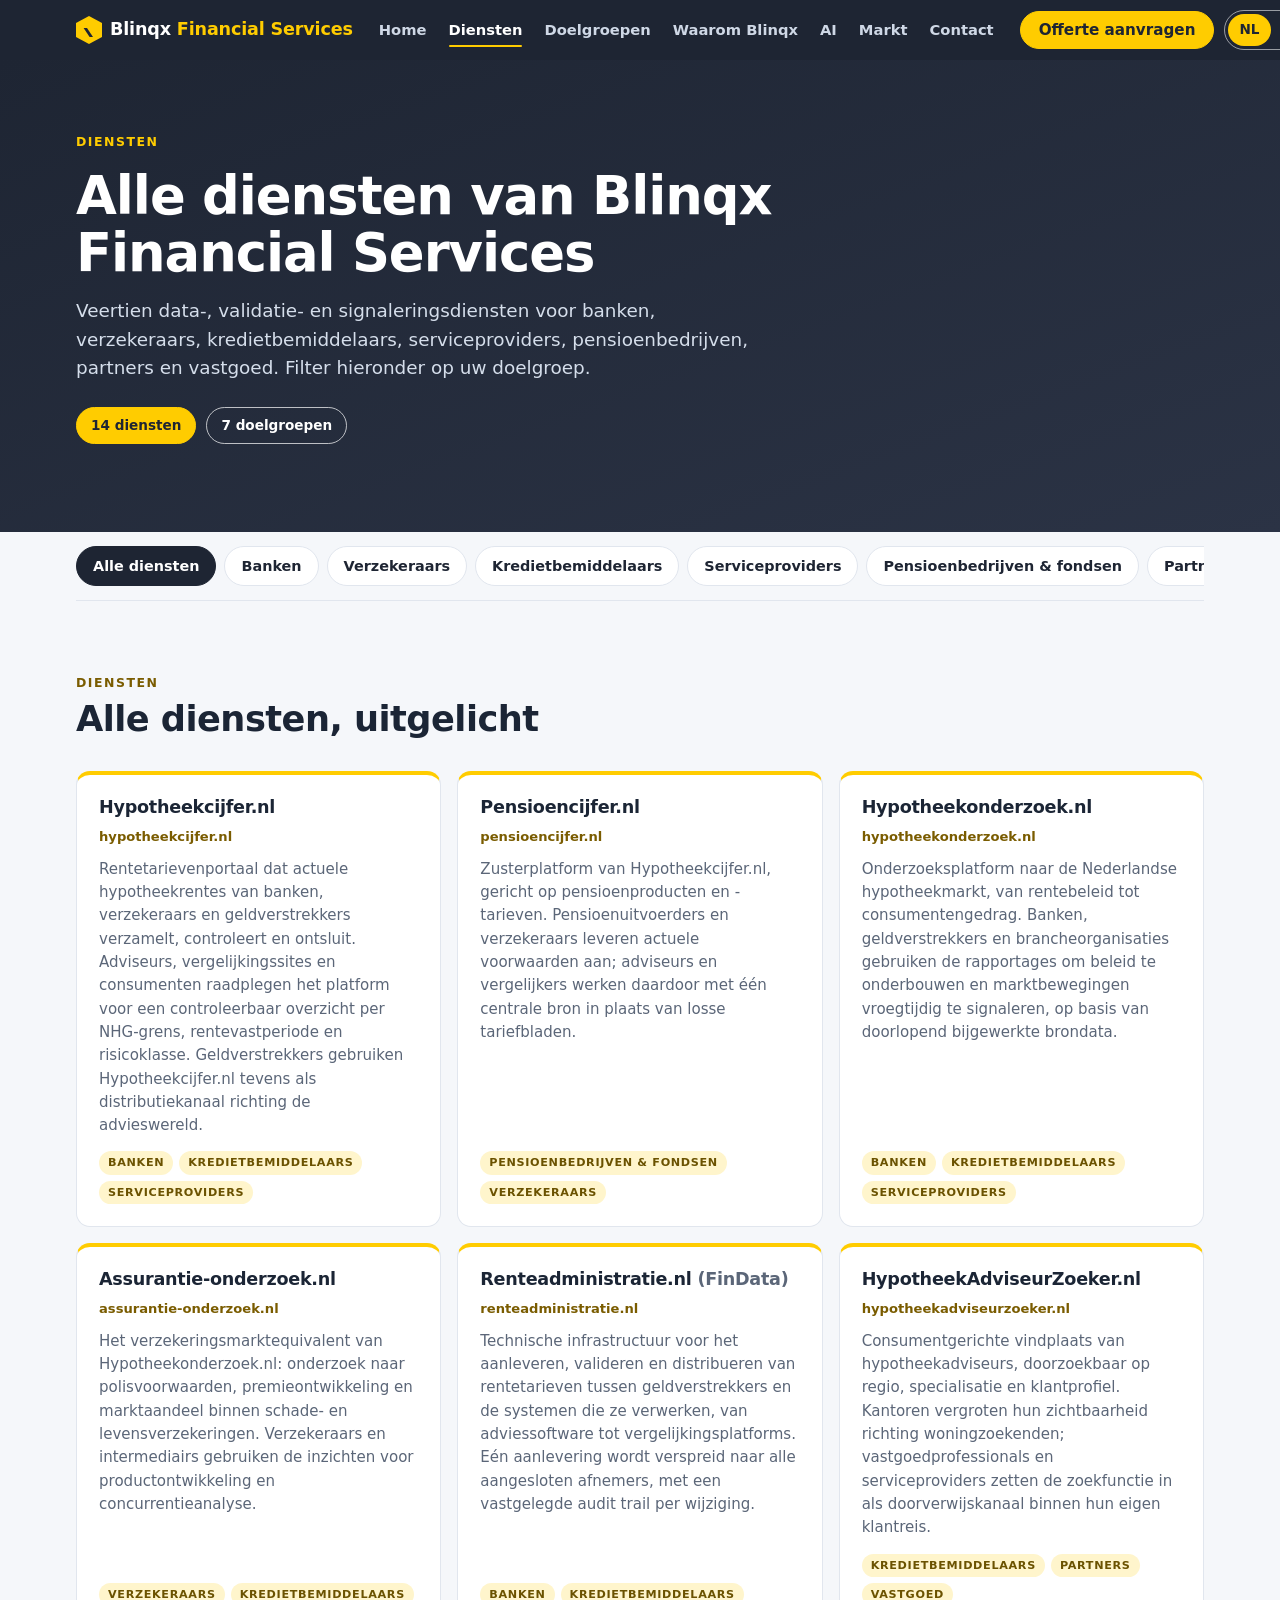
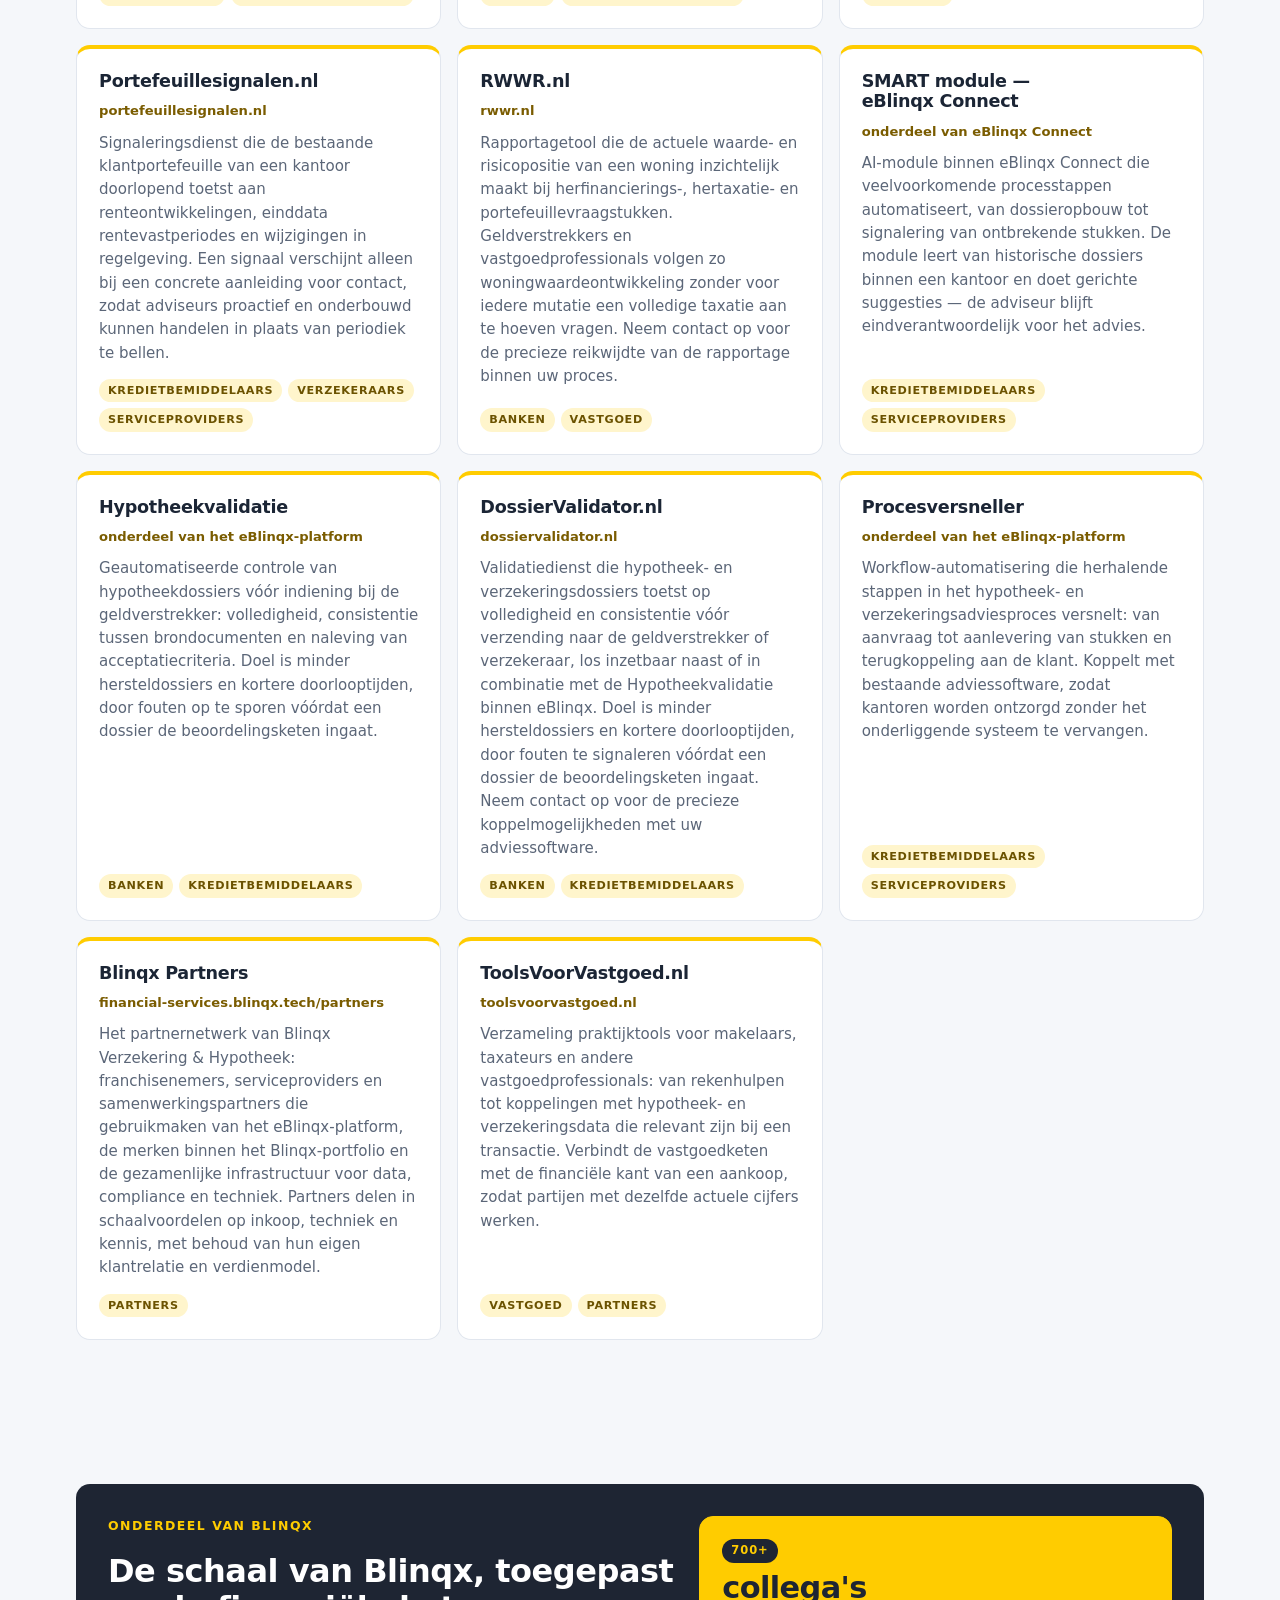
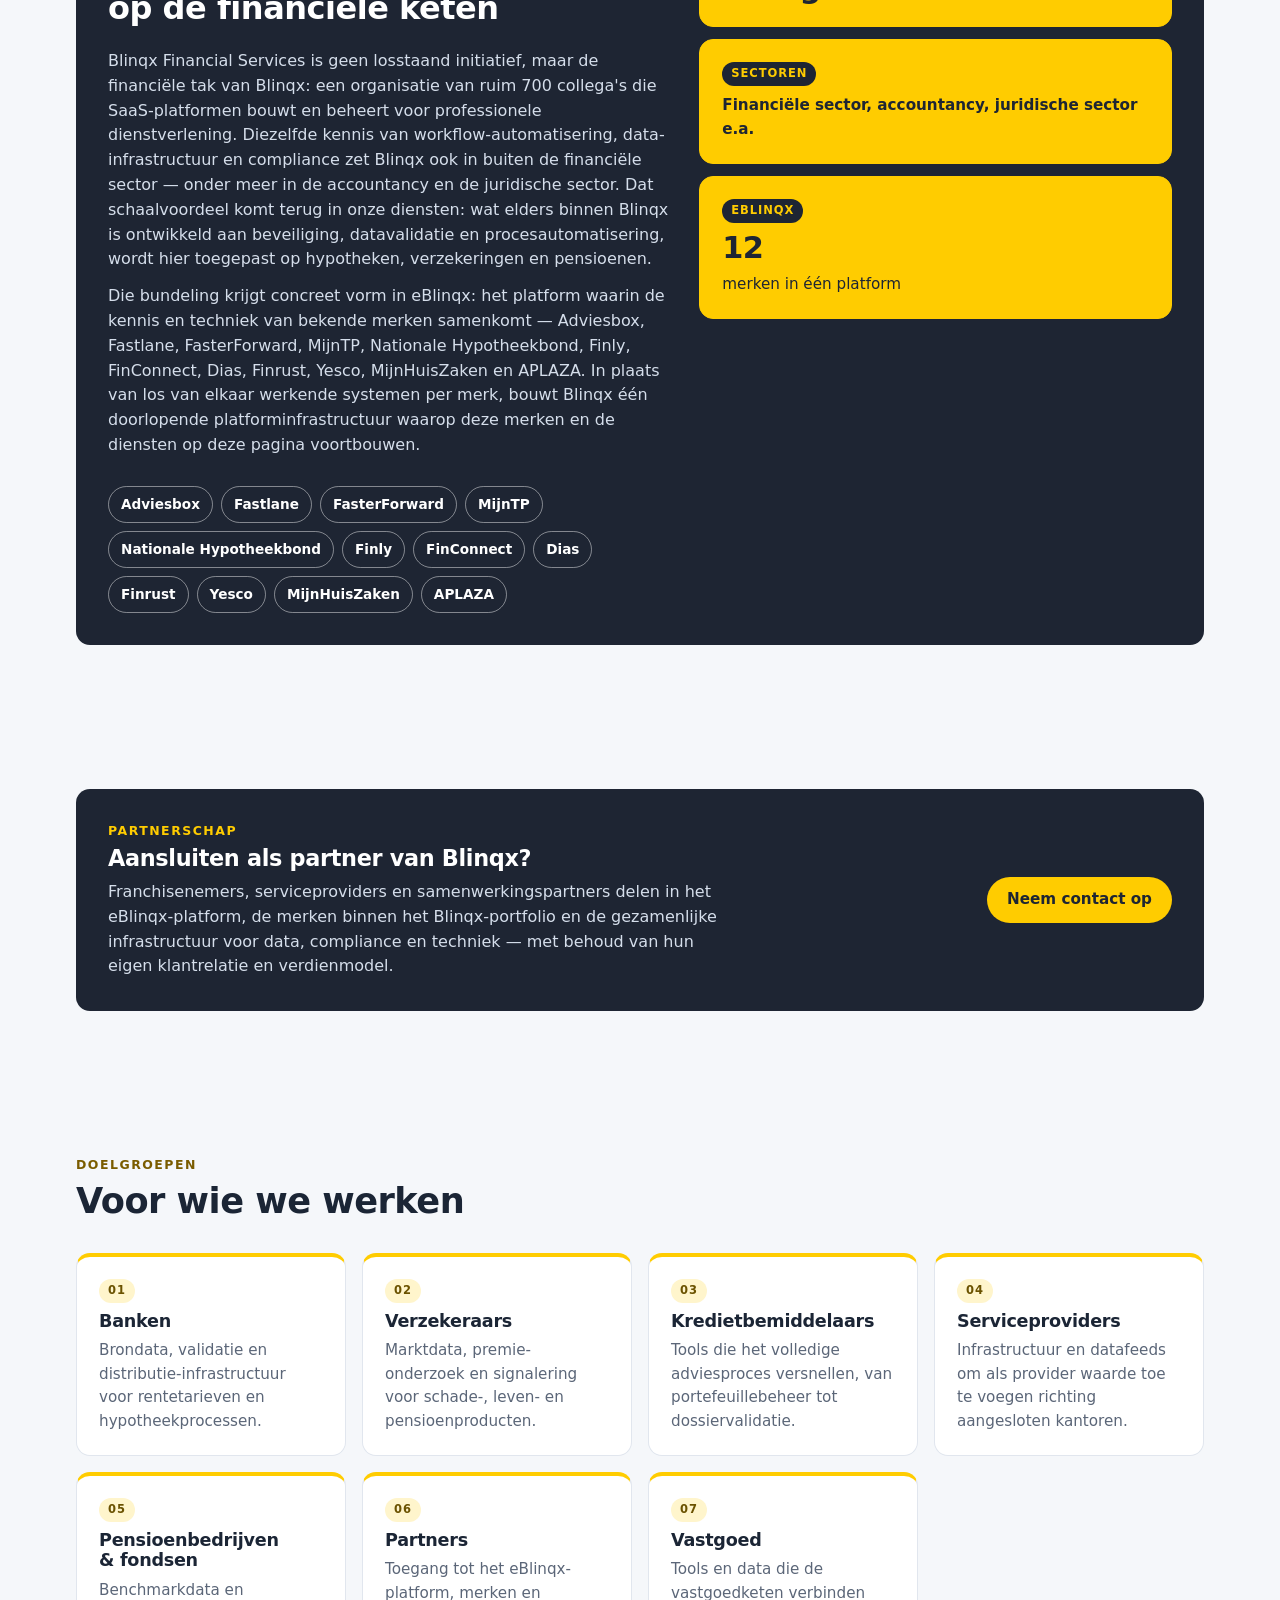
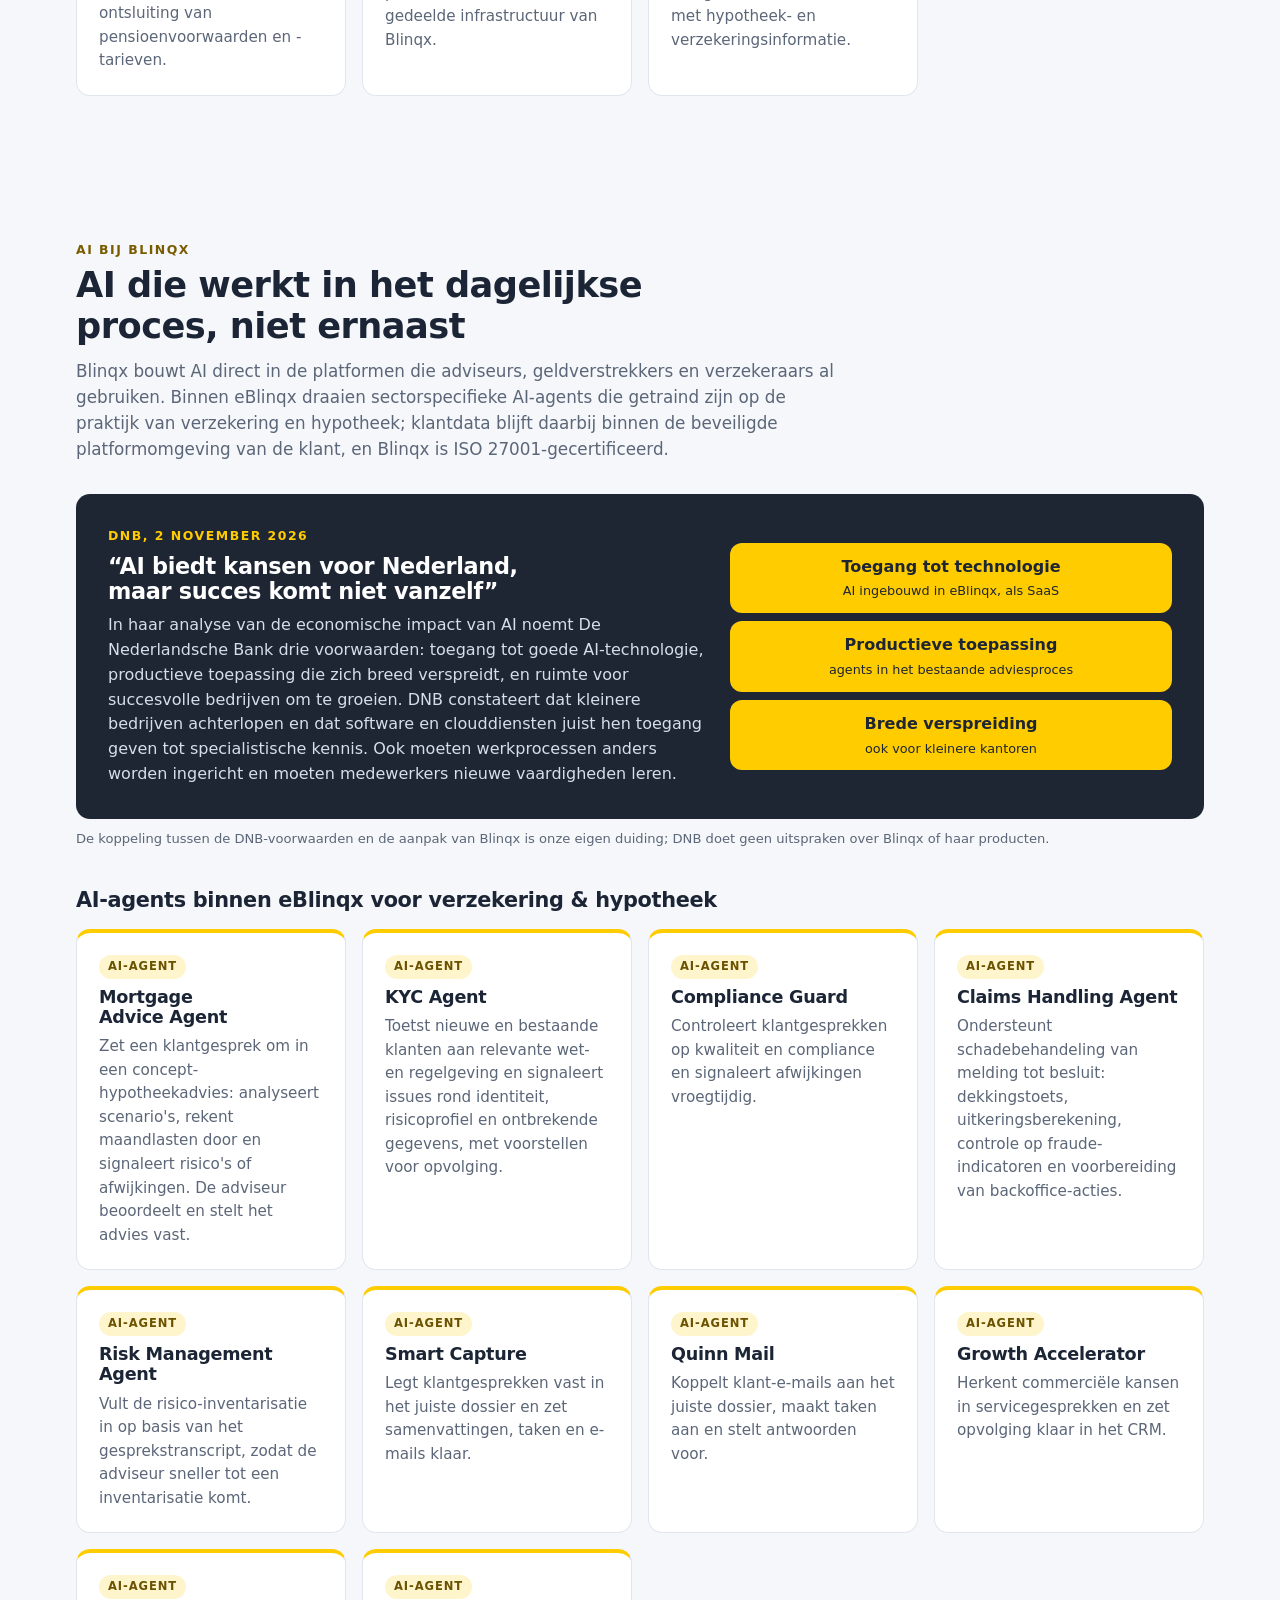
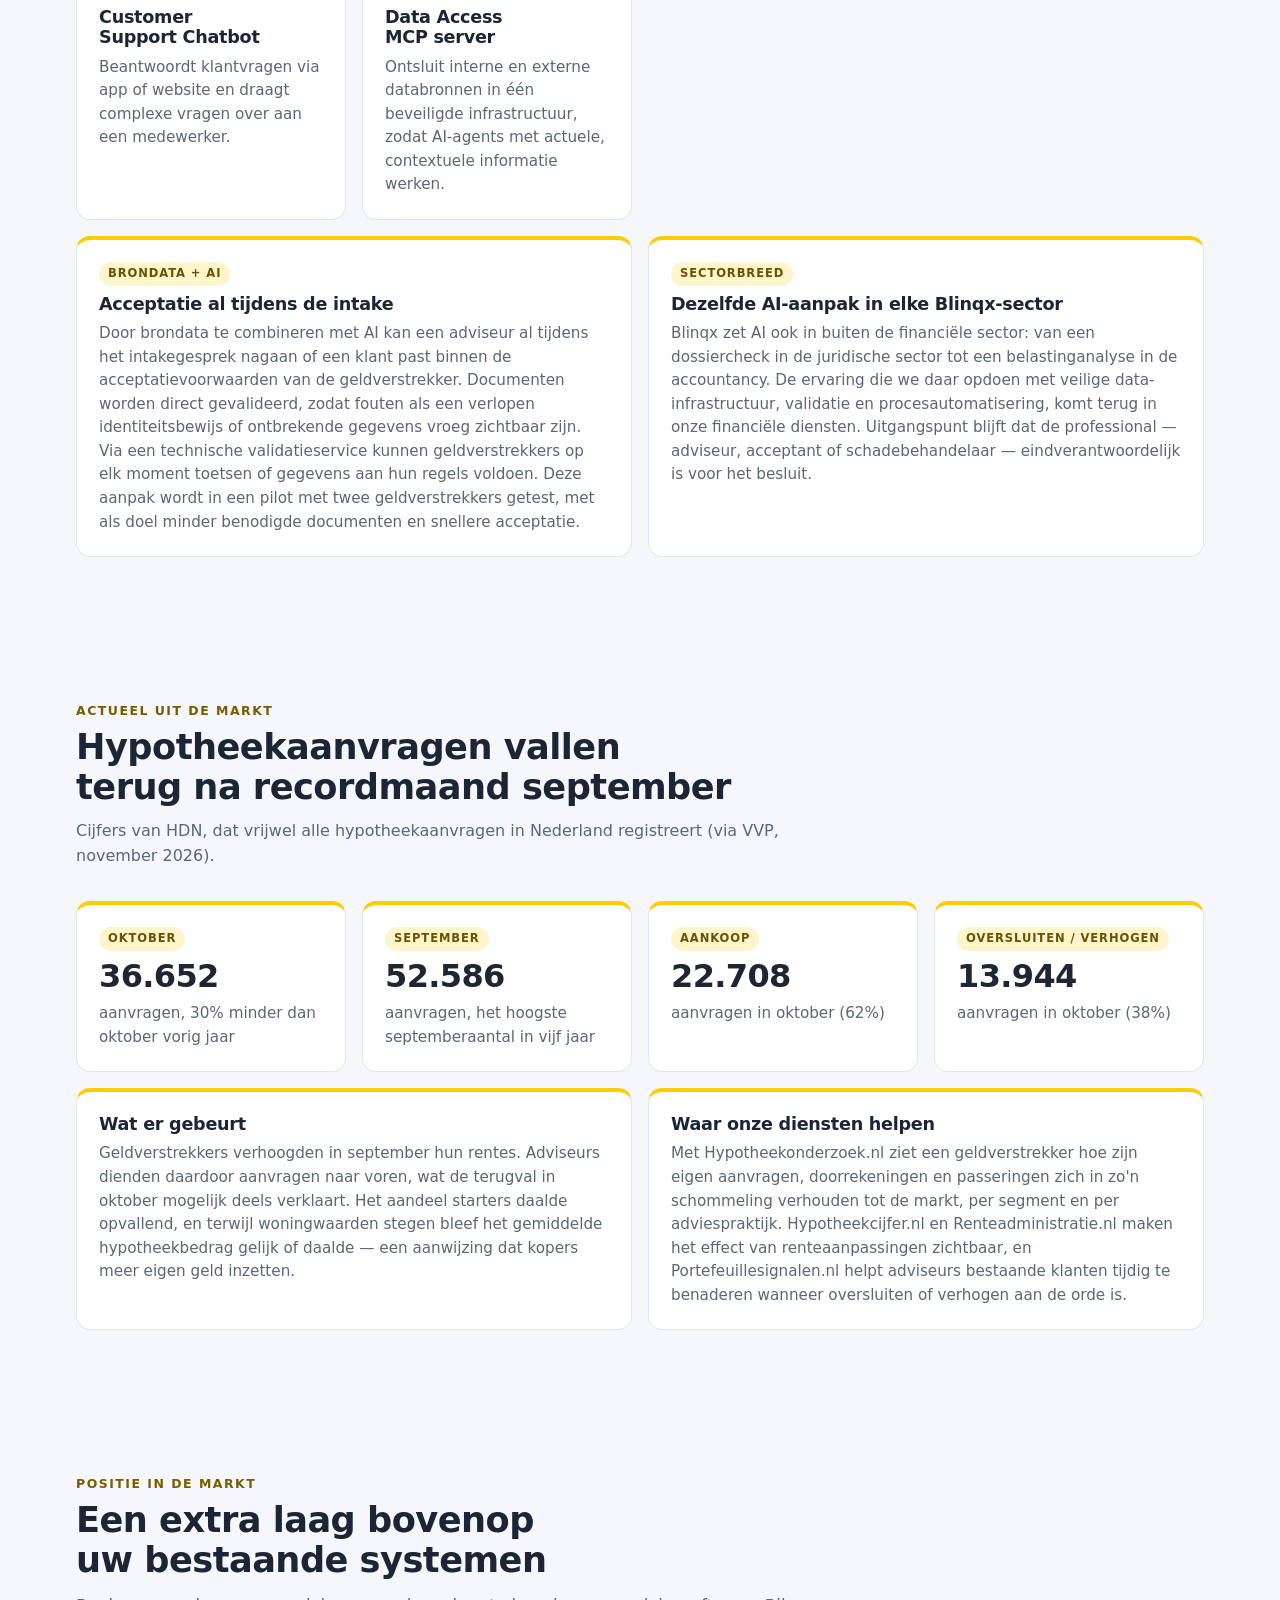
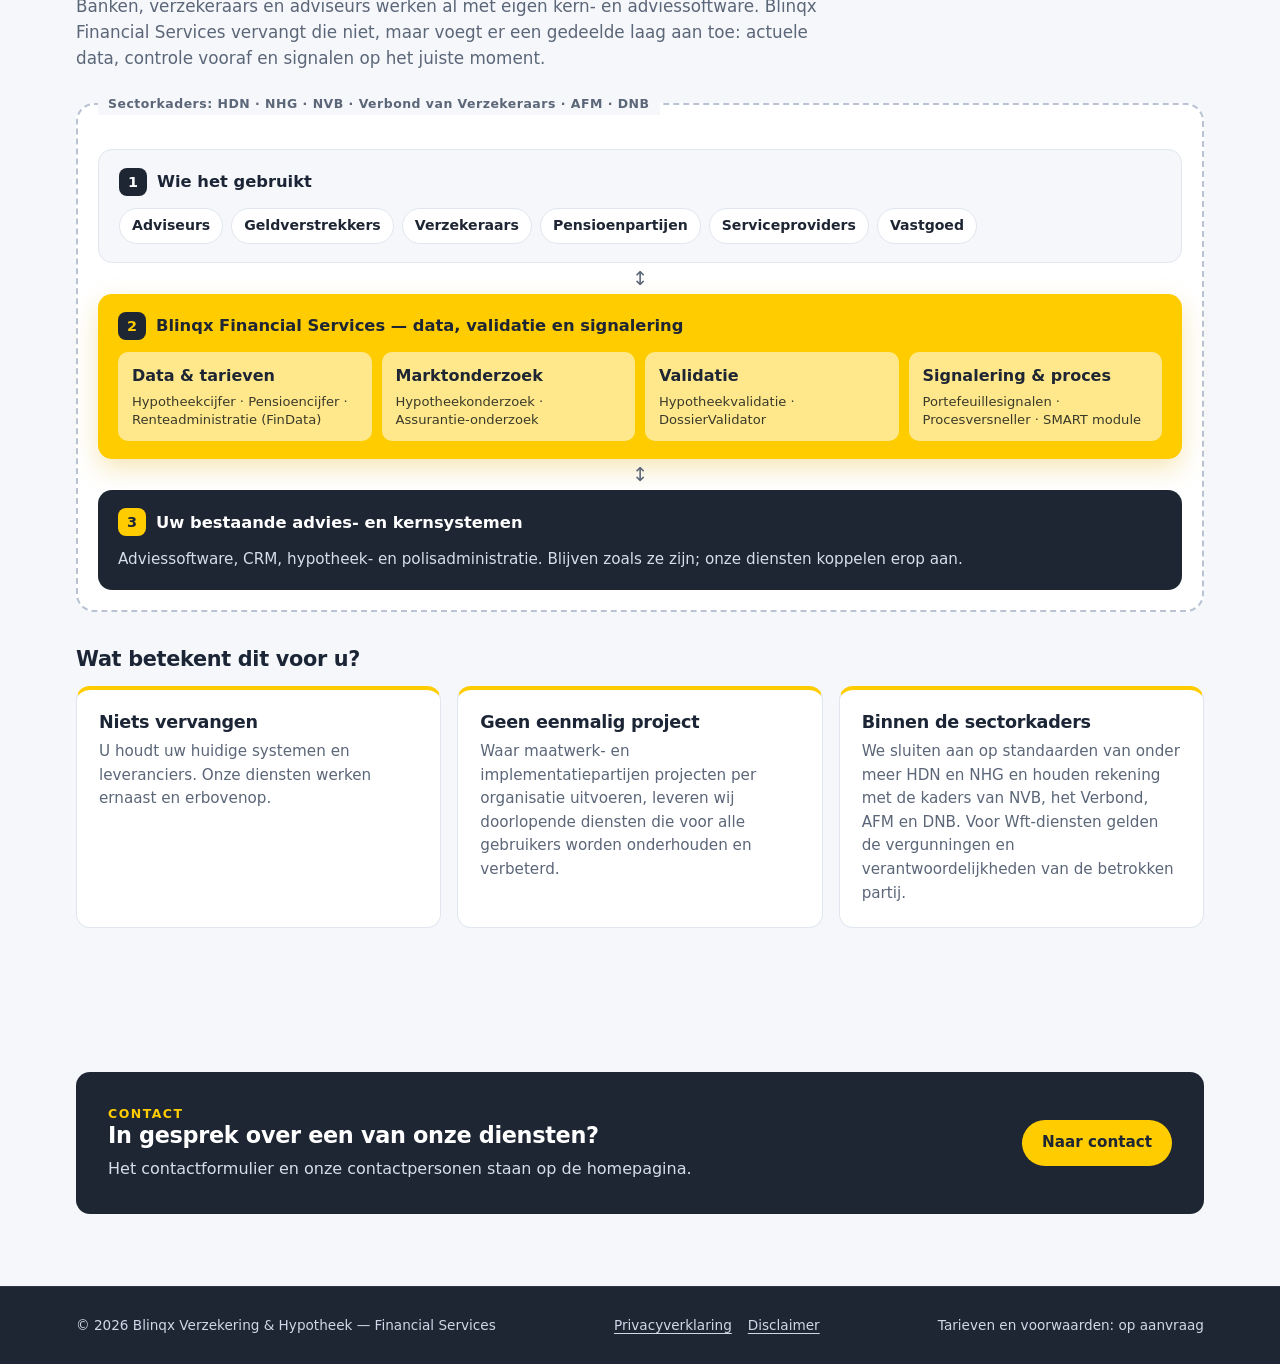
==== commit c5942e5a: "Show navigation links in header on wide screens; menu button below 1240px Co-Authored-By: Claude Opu" ====
--- a/diensten.html
+++ b/diensten.html
@@ -13,8 +13,8 @@
   <div class="wrap header-inner">
     <a class="logo" data-nav href="index.html" aria-label="Blinqx Financial Services – home"><svg width="26" height="28" viewBox="0 0 26 28" aria-hidden="true"><path d="M13 0l13 7v14l-13 7L0 21V7z" fill="#ffcc00"/><path d="M11 12l6 9h-3.4l-6-9z" fill="#1e2533"/></svg><span>Blinqx <span class="sub">Financial Services</span></span></a>
     <nav class="topnav" aria-label="Hoofdmenu">
-      <a class="hbtn ghost home" data-nav data-key="home" href="index.html">Home</a>
-      <a class="hbtn yellow" data-nav href="index.html#contactform"><span data-lang-content="nl">Offerte<span class="long"> aanvragen</span></span><span data-lang-content="en"><span class="long">Request a </span>Quote</span></a>
+      <div class="hnav"><a data-nav data-key="home" href="index.html"><span data-lang-content="nl">Home</span><span data-lang-content="en">Home</span></a><a data-nav data-key="diensten" href="diensten.html"><span data-lang-content="nl">Diensten</span><span data-lang-content="en">Services</span></a><a data-nav data-key="doelgroepen" href="index.html#doelgroepen"><span data-lang-content="nl">Doelgroepen</span><span data-lang-content="en">Segments</span></a><a data-nav data-key="waarom" href="index.html#waarom"><span data-lang-content="nl">Waarom Blinqx</span><span data-lang-content="en">Why Blinqx</span></a><a data-nav data-key="ai" href="diensten.html#ai"><span data-lang-content="nl">AI</span><span data-lang-content="en">AI</span></a><a data-nav data-key="markt" href="diensten.html#markt"><span data-lang-content="nl">Markt</span><span data-lang-content="en">Market</span></a><a data-nav data-key="contact" href="index.html#contact"><span data-lang-content="nl">Contact</span><span data-lang-content="en">Contact</span></a></div>
+      <a class="hbtn yellow" data-nav href="index.html#contactform"><span data-lang-content="nl">Offerte<span class="long"> aanvragen</span></span><span data-lang-content="en"><span class="long">Request a quote</span><span class="short">Quote</span></span></a>
       <div class="langbtn" role="group" aria-label="Taal / Language">
         <button type="button" id="btn-nl" aria-pressed="true" onclick="setLang('nl')">NL</button>
         <button type="button" id="btn-en" aria-pressed="false" onclick="setLang('en')">EN</button>
--- a/assets/site.css
+++ b/assets/site.css
@@ -214,10 +214,10 @@
 .mlinks{display:flex;flex-direction:column}
 .mlinks a{color:#e6ecf5;text-decoration:none;padding:14px 4px;border-bottom:1px solid rgba(255,255,255,.08);font-size:1rem}
 .mlinks a:hover,.mlinks a[aria-current="page"]{color:var(--yellow)}
-@media (max-width:760px){.hbtn.home{display:none}}
 @media (max-width:640px){.topnav{gap:6px}.hbtn{padding:8px 12px;font-size:.85rem}.langbtn button{padding:5px 8px}.logo > span{display:flex;flex-direction:column;line-height:1.05;font-size:.95rem}.logo .sub{font-size:.8rem}.header-inner{gap:8px}}
 @media (max-width:440px){.mtxt{display:none}.menu-btn{padding:8px 11px}}
-@media (max-width:700px){.hbtn .long{display:none}}
+.hbtn .short{display:none}
+@media (max-width:700px){.hbtn .long{display:none}.hbtn .short{display:inline}}
 @media (max-width:372px){.hbtn.yellow{display:none}}
 
 /* positie in de markt: gelaagd schema */
@@ -244,6 +244,15 @@
 html[data-lang="nl"] .lhead strong[data-lang-content="nl"],html[data-lang="en"] .lhead strong[data-lang-content="en"]{display:inline}
 @media (max-width:640px){.stack{padding:52px 12px 12px}.layer{padding:14px}.frame-label{font-size:.72rem;left:12px;max-width:calc(100% - 24px);top:-14px}}
 
+/* navigatie zichtbaar in de header */
+.hnav{display:flex;align-items:center;gap:2px;margin-right:6px}
+.hnav a{color:#cfd8e6;text-decoration:none;font-size:.92rem;font-weight:600;padding:8px 10px;border-radius:8px;white-space:nowrap;position:relative}
+.hnav a:hover{color:#fff;background:rgba(255,255,255,.06)}
+.hnav a[aria-current="page"]{color:#fff}
+.hnav a[aria-current="page"]::after{content:"";position:absolute;left:10px;right:10px;bottom:2px;height:2px;border-radius:2px;background:var(--yellow)}
+@media (min-width:1240px){.menu-btn{display:none}}
+@media (max-width:1239px){.hnav{display:none}}
+
 [data-lang-content]{display:none}
 html[data-lang="nl"] [data-lang-content="nl"],html[data-lang="en"] [data-lang-content="en"]{display:revert}
 html[data-lang="nl"] span[data-lang-content="nl"],html[data-lang="en"] span[data-lang-content="en"]{display:inline}
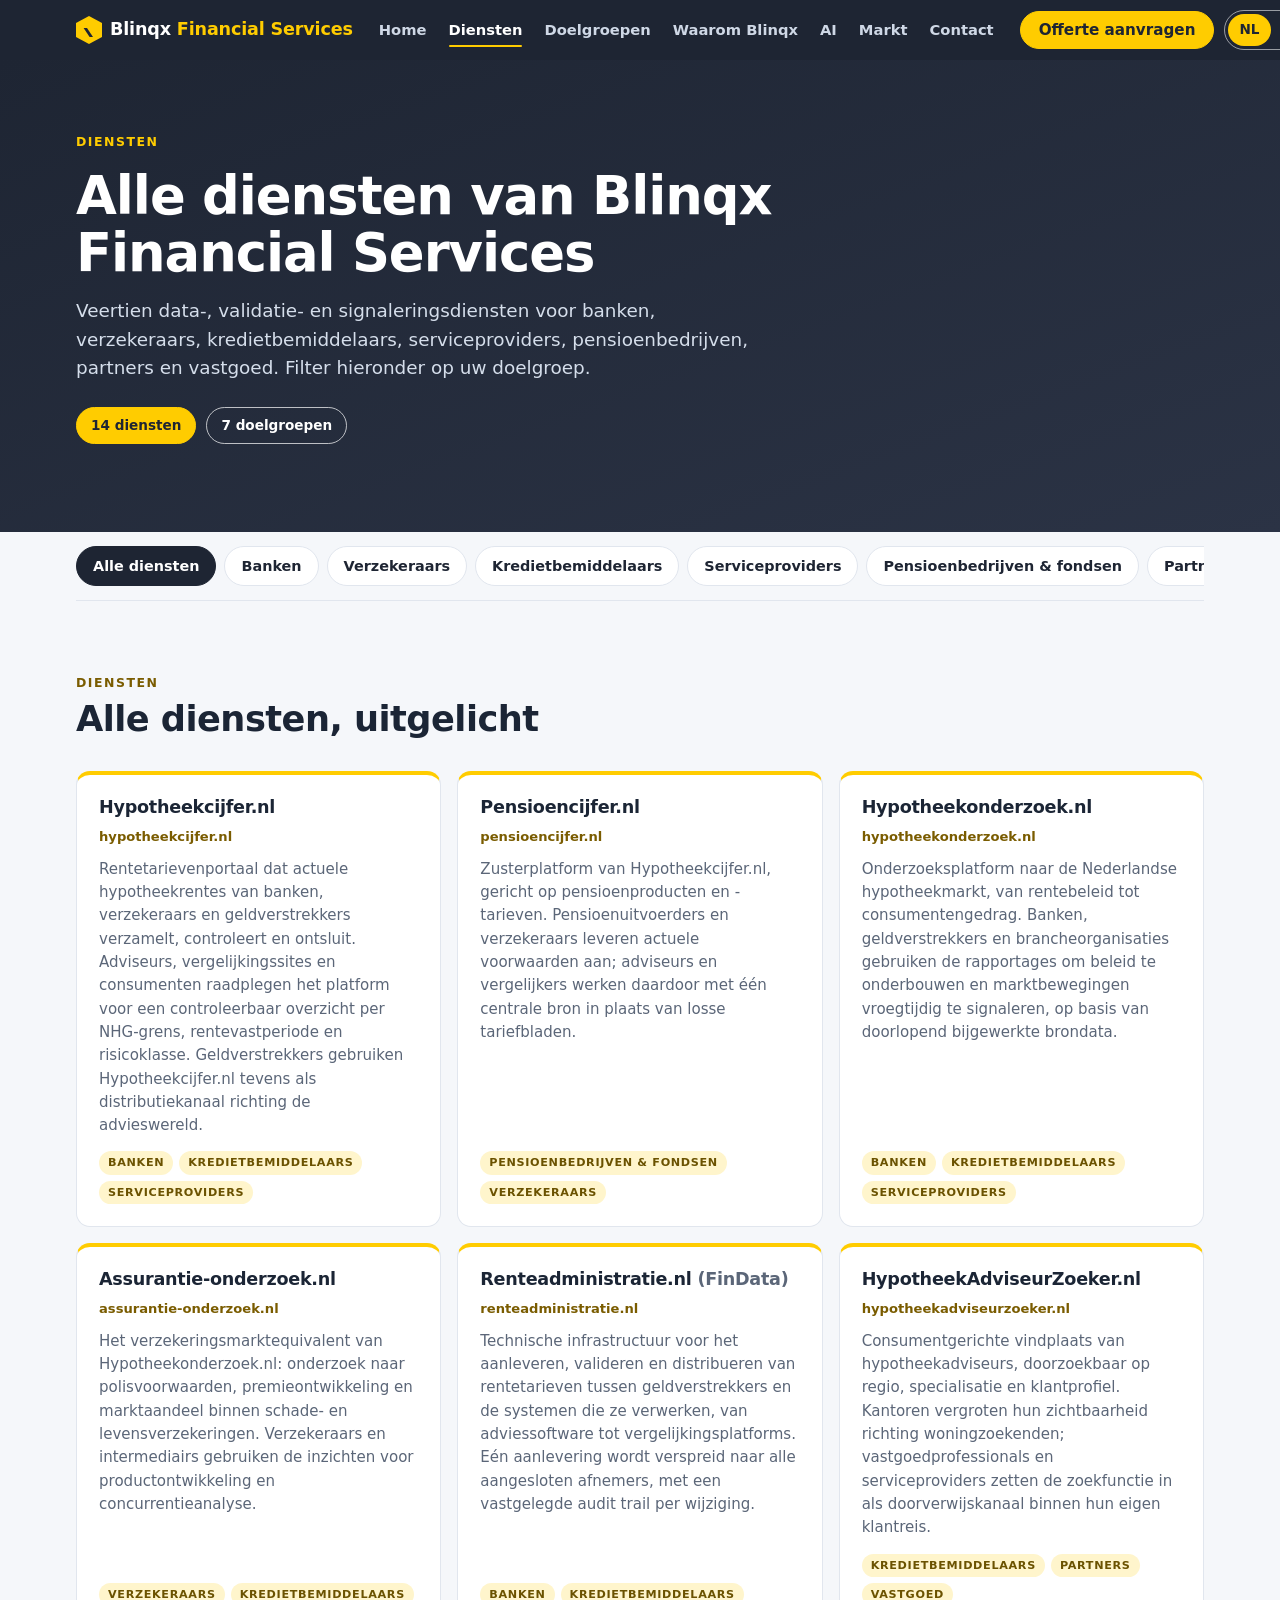
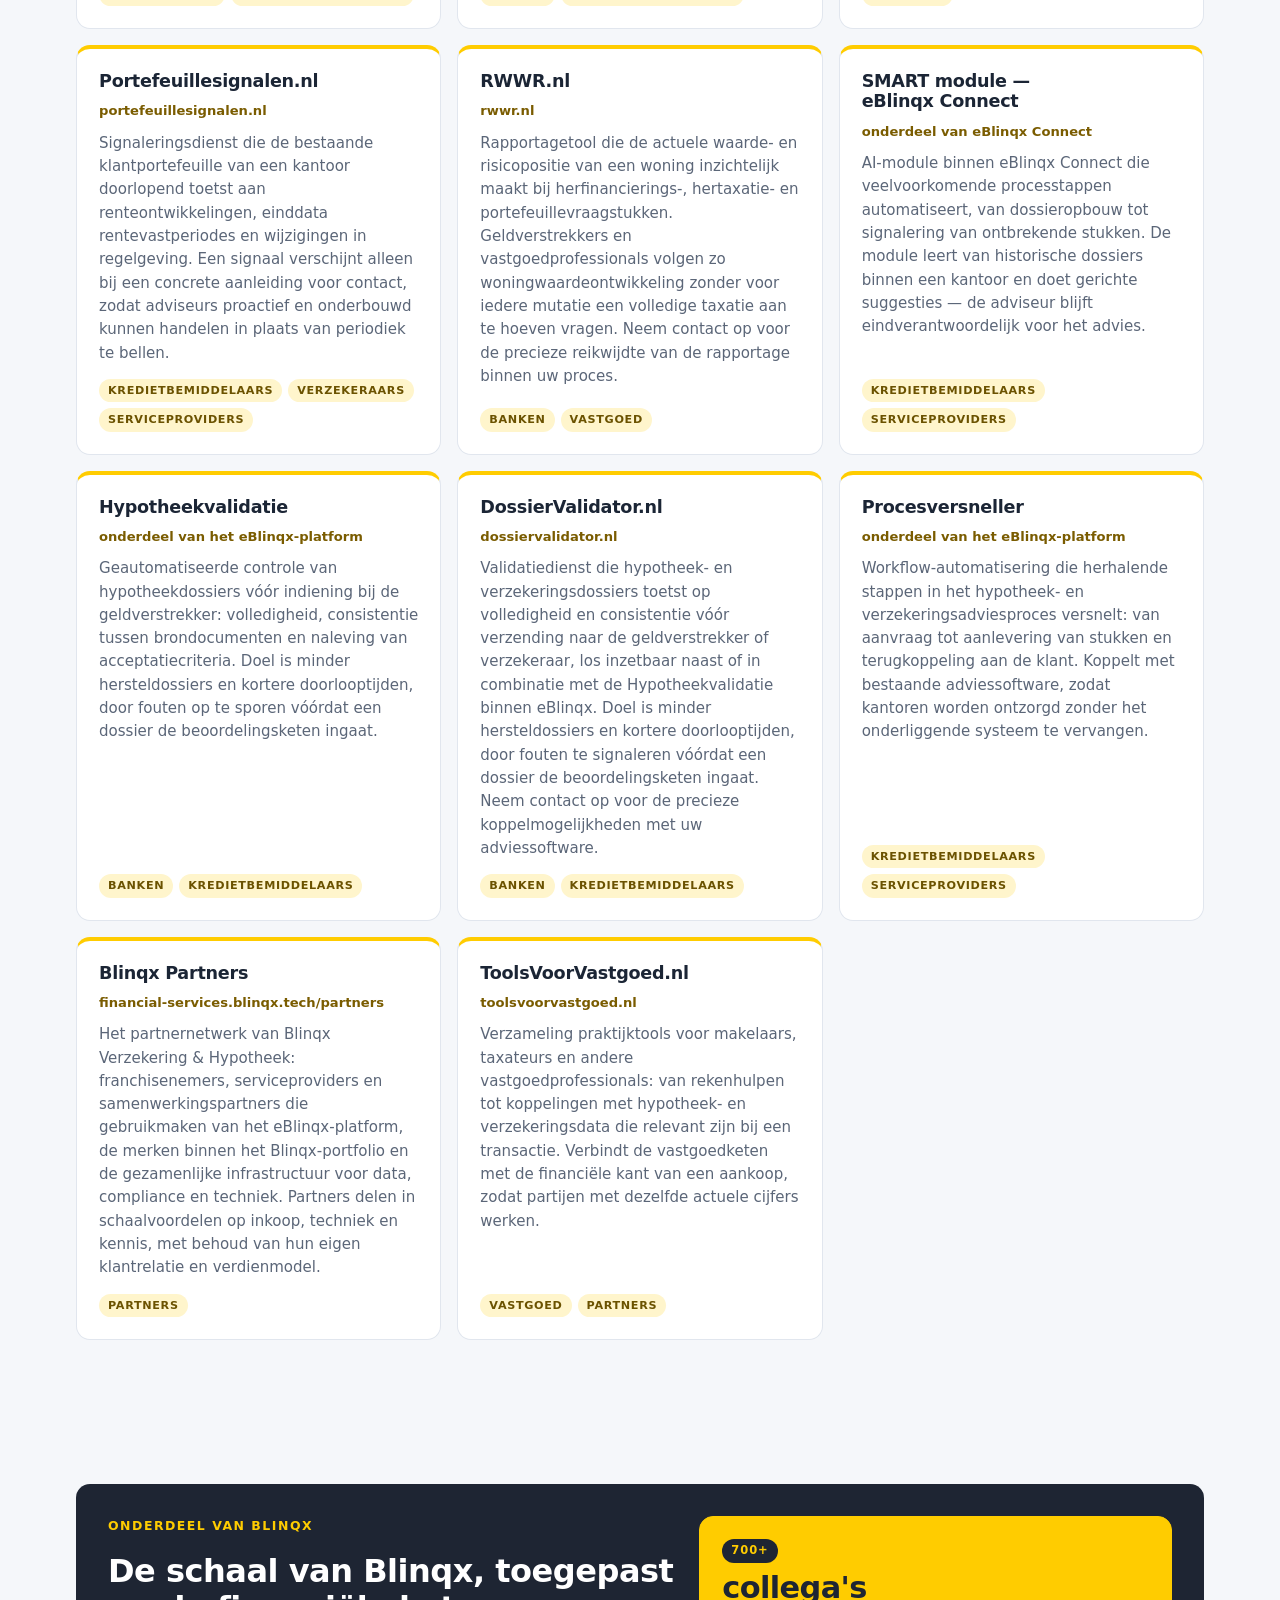
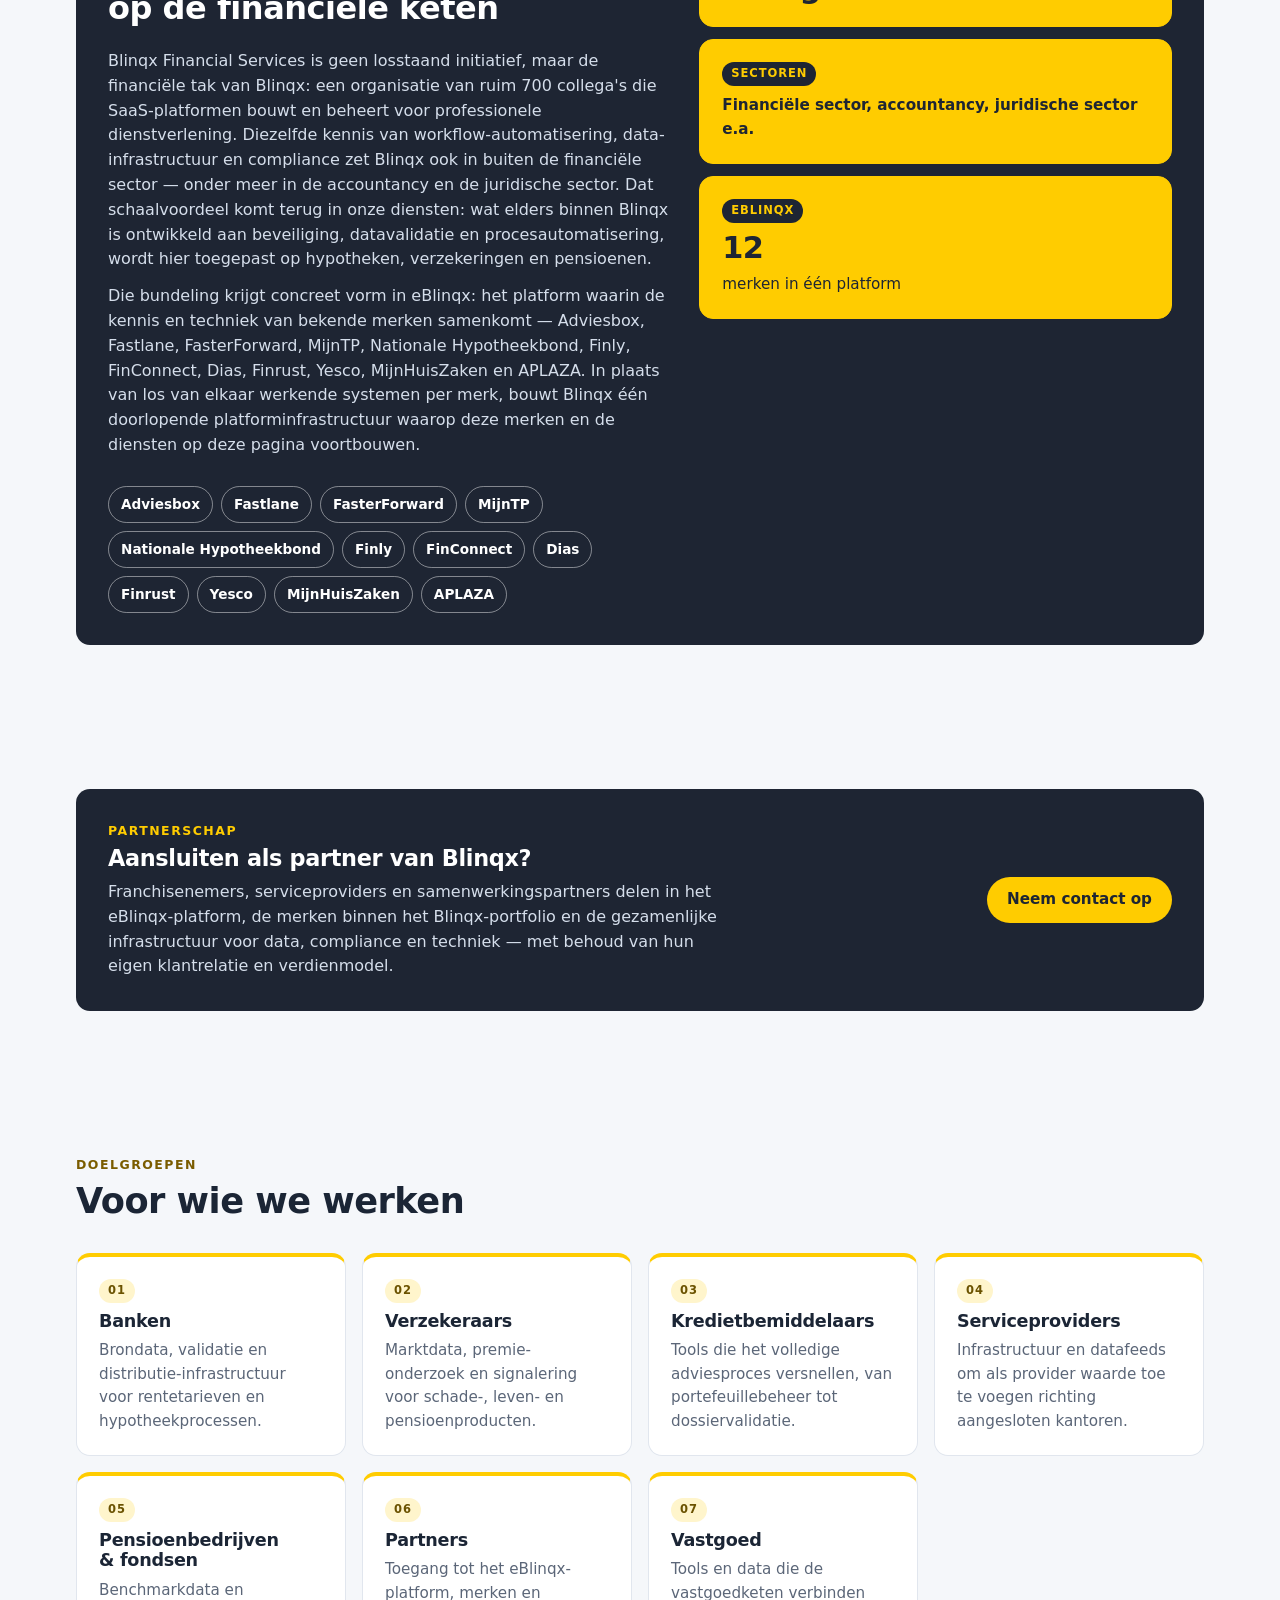
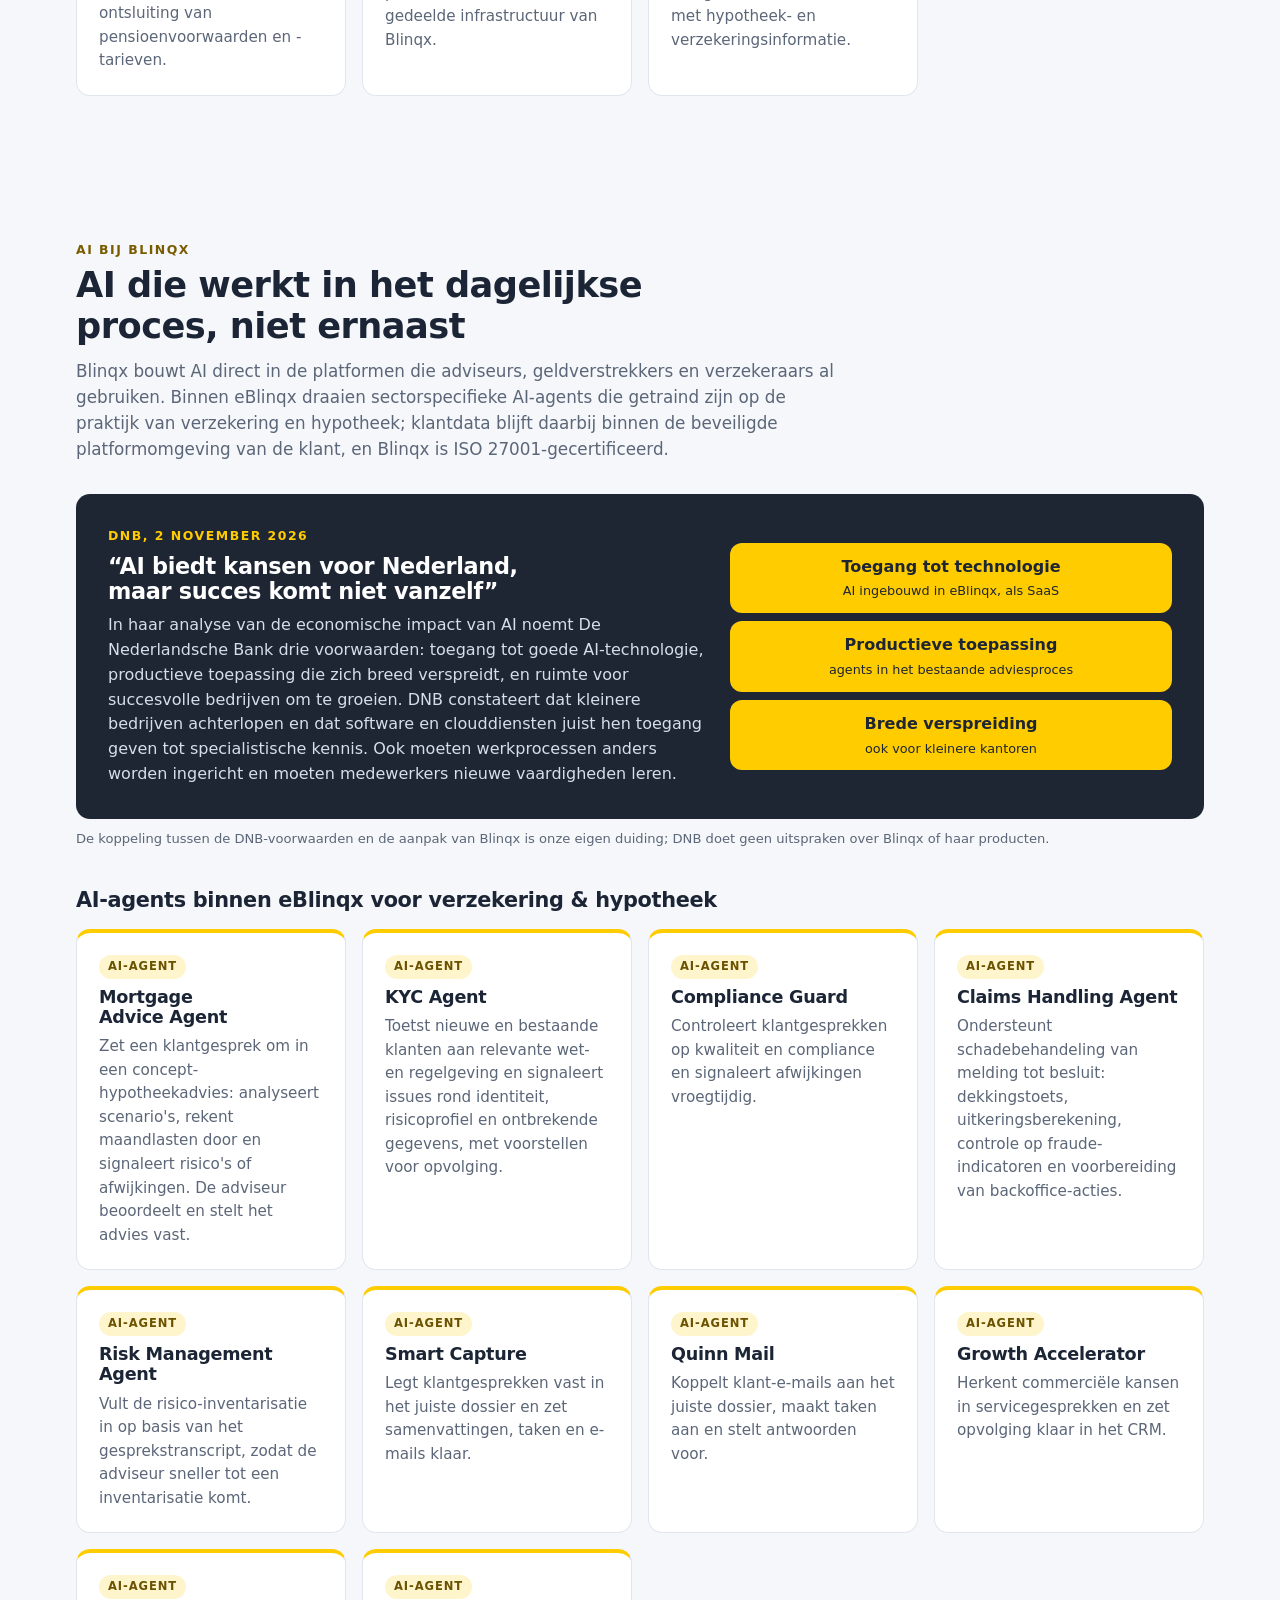
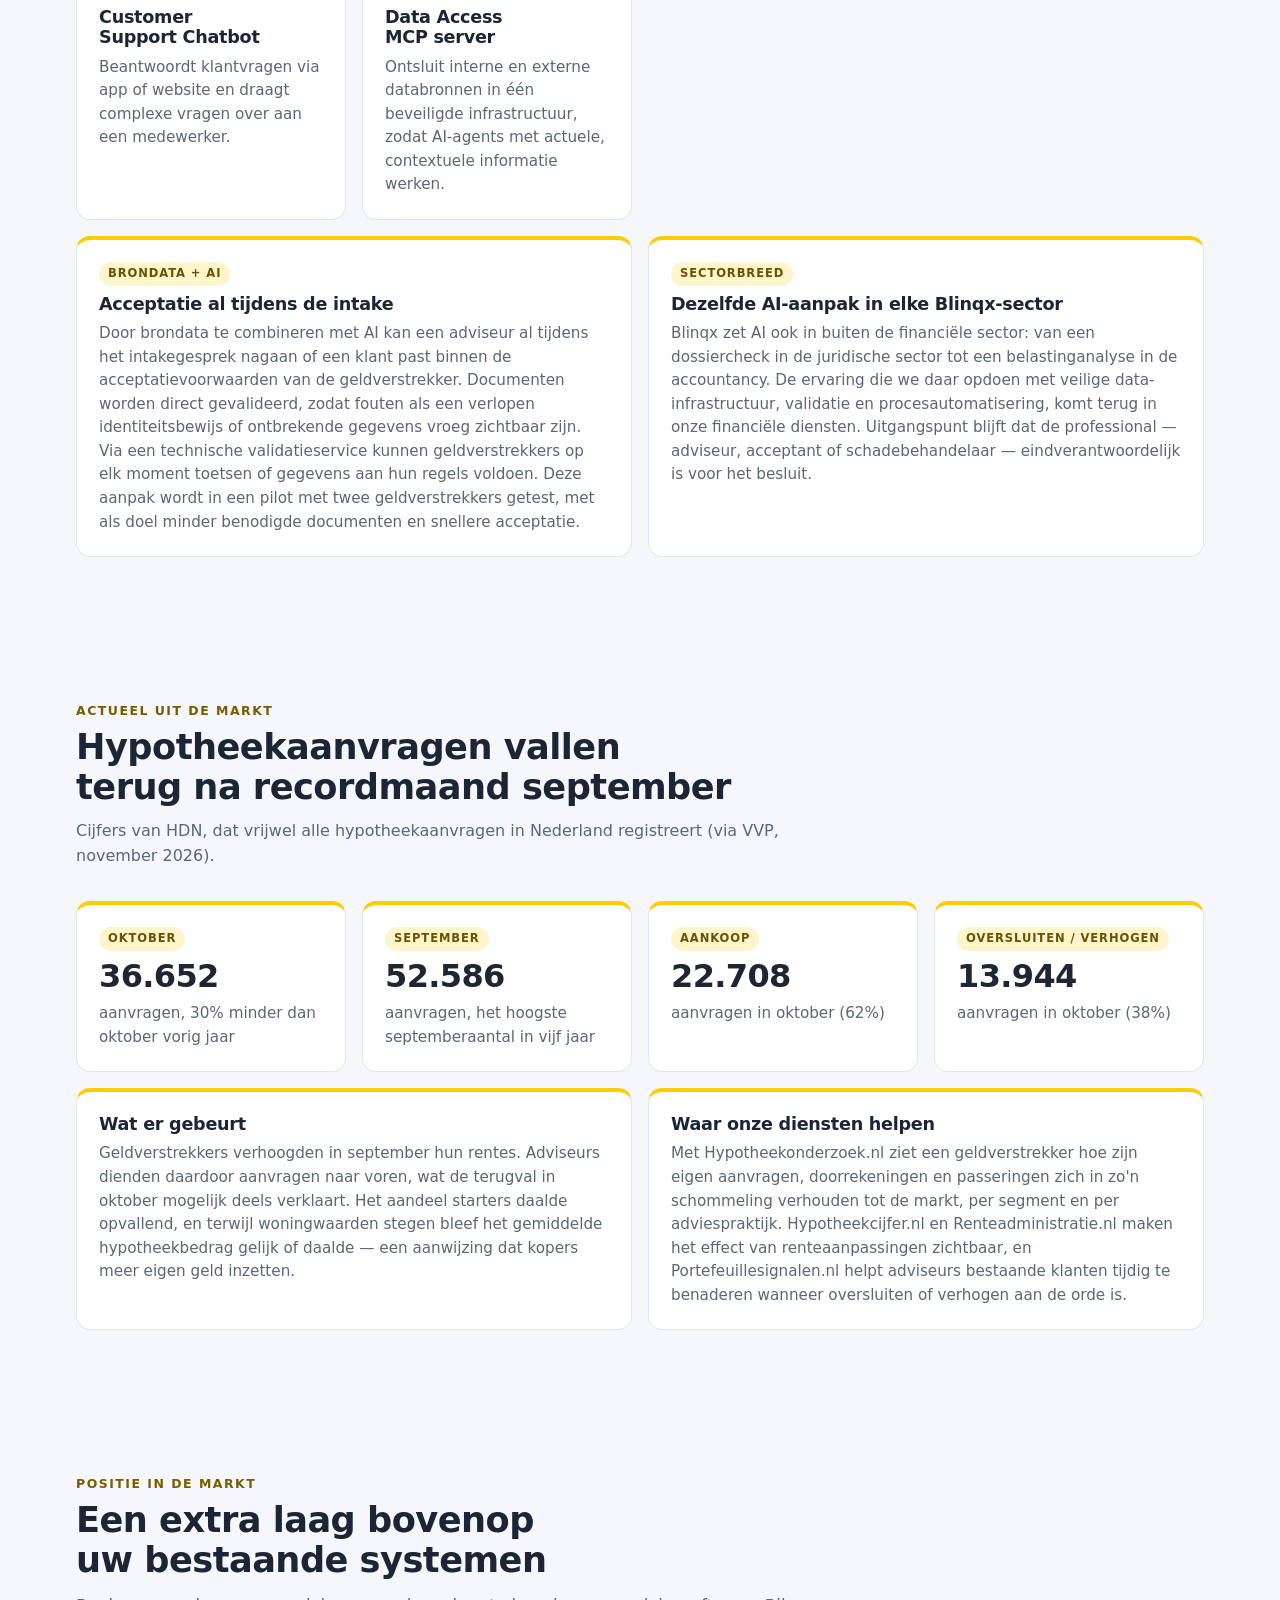
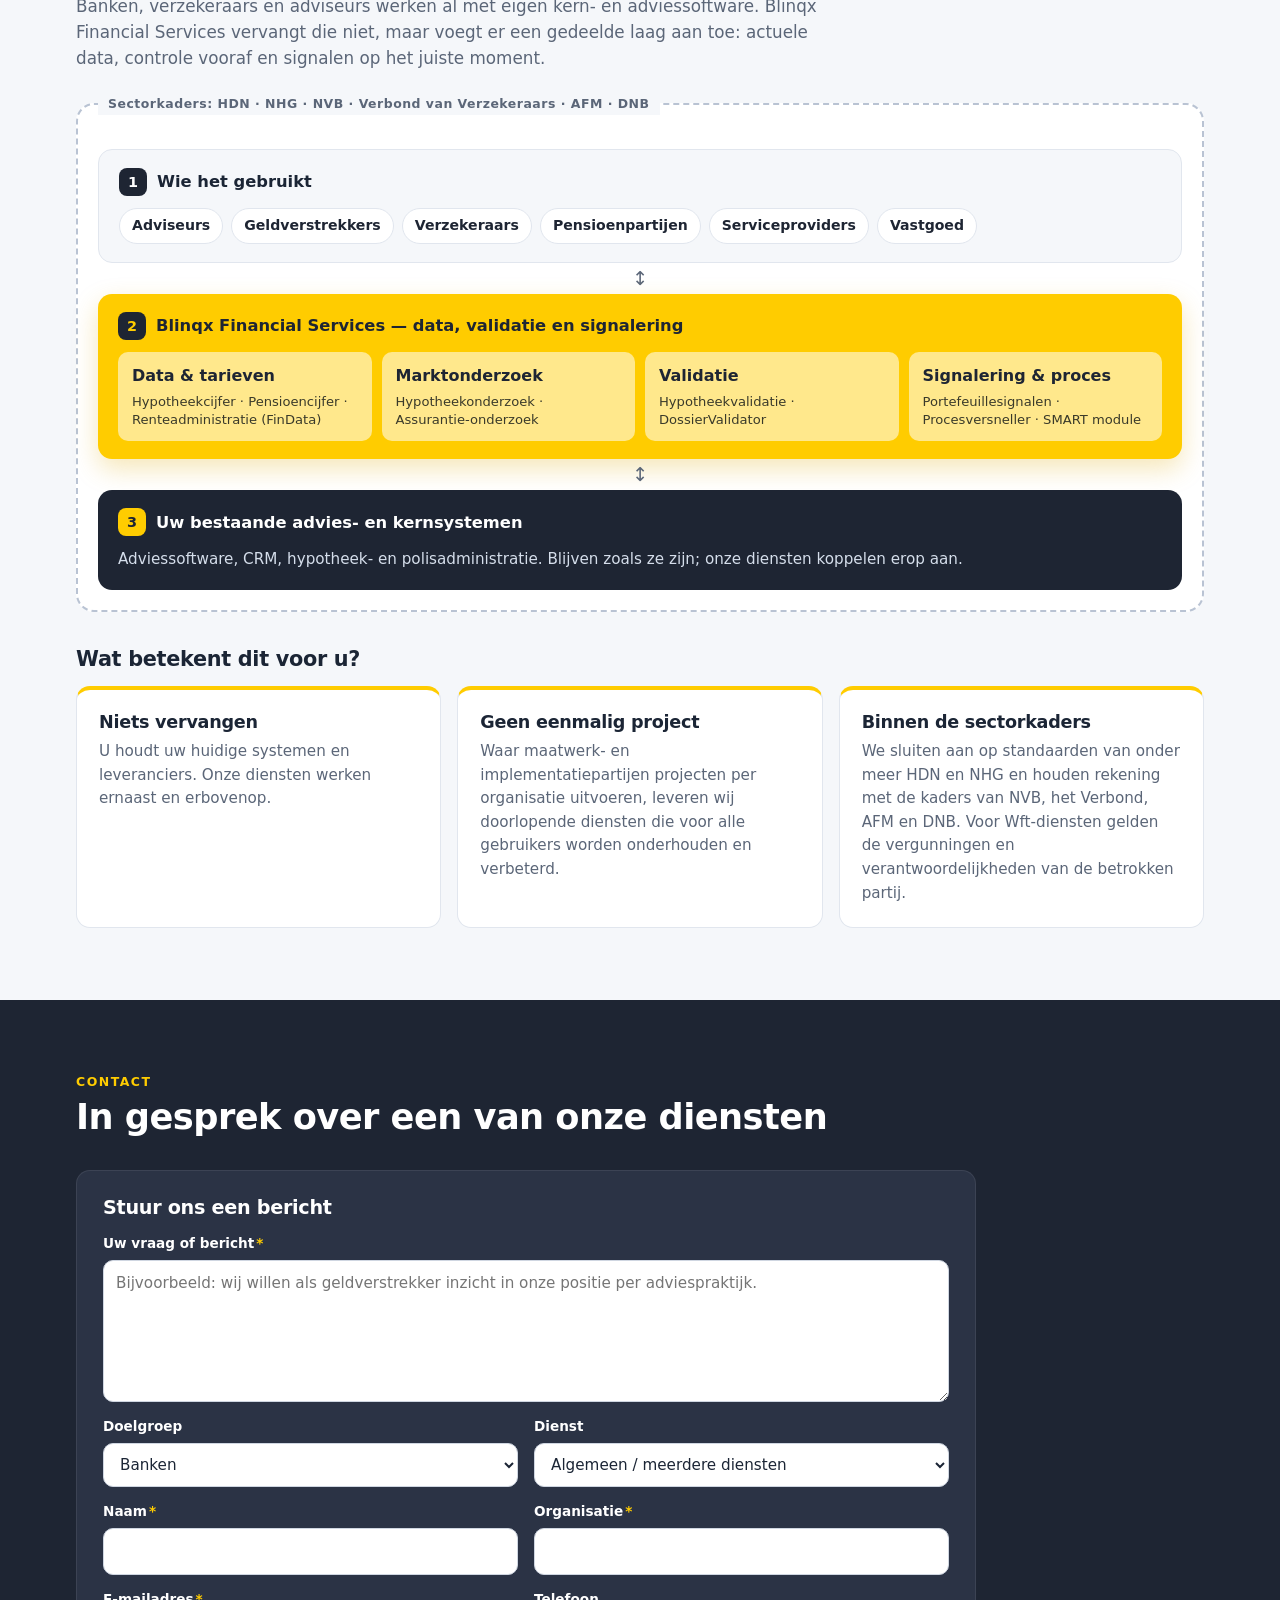
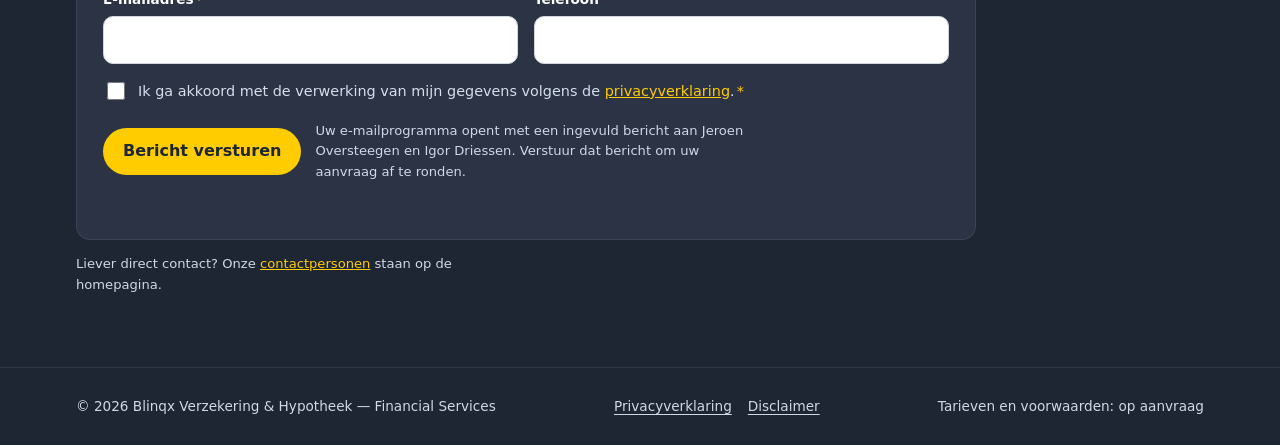
==== commit e3a49698: "Add contact form to services page; quote button jumps to form on current page Co-Authored-By: Claude" ====
--- a/diensten.html
+++ b/diensten.html
@@ -14,7 +14,7 @@
     <a class="logo" data-nav href="index.html" aria-label="Blinqx Financial Services – home"><svg width="26" height="28" viewBox="0 0 26 28" aria-hidden="true"><path d="M13 0l13 7v14l-13 7L0 21V7z" fill="#ffcc00"/><path d="M11 12l6 9h-3.4l-6-9z" fill="#1e2533"/></svg><span>Blinqx <span class="sub">Financial Services</span></span></a>
     <nav class="topnav" aria-label="Hoofdmenu">
       <div class="hnav"><a data-nav data-key="home" href="index.html"><span data-lang-content="nl">Home</span><span data-lang-content="en">Home</span></a><a data-nav data-key="diensten" href="diensten.html"><span data-lang-content="nl">Diensten</span><span data-lang-content="en">Services</span></a><a data-nav data-key="doelgroepen" href="index.html#doelgroepen"><span data-lang-content="nl">Doelgroepen</span><span data-lang-content="en">Segments</span></a><a data-nav data-key="waarom" href="index.html#waarom"><span data-lang-content="nl">Waarom Blinqx</span><span data-lang-content="en">Why Blinqx</span></a><a data-nav data-key="ai" href="diensten.html#ai"><span data-lang-content="nl">AI</span><span data-lang-content="en">AI</span></a><a data-nav data-key="markt" href="diensten.html#markt"><span data-lang-content="nl">Markt</span><span data-lang-content="en">Market</span></a><a data-nav data-key="contact" href="index.html#contact"><span data-lang-content="nl">Contact</span><span data-lang-content="en">Contact</span></a></div>
-      <a class="hbtn yellow" data-nav href="index.html#contactform"><span data-lang-content="nl">Offerte<span class="long"> aanvragen</span></span><span data-lang-content="en"><span class="long">Request a quote</span><span class="short">Quote</span></span></a>
+      <a class="hbtn yellow" data-nav data-form href="index.html#contactform"><span data-lang-content="nl">Offerte<span class="long"> aanvragen</span></span><span data-lang-content="en"><span class="long">Request a quote</span><span class="short">Quote</span></span></a>
       <div class="langbtn" role="group" aria-label="Taal / Language">
         <button type="button" id="btn-nl" aria-pressed="true" onclick="setLang('nl')">NL</button>
         <button type="button" id="btn-en" aria-pressed="false" onclick="setLang('en')">EN</button>
@@ -542,19 +542,64 @@
       </div>
     </section>
 
-    <!-- CONTACT CTA -->
-    <section id="contact-cta">
-      <div class="partners-strip">
-        <div class="ptxt">
-          <p class="eyebrow" data-lang-content="nl">Contact</p>
-          <p class="eyebrow" data-lang-content="en">Contact</p>
-          <h3 data-lang-content="nl">In gesprek over een van onze diensten?</h3>
-          <h3 data-lang-content="en">Want to talk about one of our services?</h3>
-          <p style="margin-top:8px;color:var(--muted);" data-lang-content="nl">Het contactformulier en onze contactpersonen staan op de homepagina.</p>
-          <p style="margin-top:8px;color:var(--muted);" data-lang-content="en">The contact form and our contact persons are on the home page.</p>
-        </div>
-        <a class="btn" data-nav href="index.html#contact"><span data-lang-content="nl">Naar contact</span><span data-lang-content="en">To contact</span></a>
-      </div>
+    <!-- CONTACT -->
+    <section id="contact">
+      <div class="section-head">
+        <p class="eyebrow" data-lang-content="nl">Contact</p>
+        <p class="eyebrow" data-lang-content="en">Contact</p>
+        <h2 data-lang-content="nl">In gesprek over een van onze diensten</h2>
+        <h2 data-lang-content="en">Talk to us about one of our services</h2>
+      </div>
+      <form id="contactform" class="cform" novalidate>
+        <h3 class="people-head" style="margin-top:0" data-lang-content="nl">Stuur ons een bericht</h3>
+        <h3 class="people-head" style="margin-top:0" data-lang-content="en">Send us a message</h3>
+        <div class="cgrid">
+          <label class="full"><span class="ltxt"><span data-lang-content="nl">Uw vraag of bericht</span><span data-lang-content="en">Your question or message</span><span class="req">*</span></span>
+            <textarea name="bericht" rows="5" required data-ph-nl="Bijvoorbeeld: wij willen als geldverstrekker inzicht in onze positie per adviespraktijk." data-ph-en="For example: as a lender we would like insight into our position per advice practice."></textarea></label>
+          <label><span class="ltxt"><span data-lang-content="nl">Doelgroep</span><span data-lang-content="en">Segment</span></span>
+            <select name="doelgroep">
+              <option value="Banken" data-nl="Banken" data-en="Banks">Banken</option>
+              <option value="Verzekeraars" data-nl="Verzekeraars" data-en="Insurers">Verzekeraars</option>
+              <option value="Kredietbemiddelaars" data-nl="Kredietbemiddelaars" data-en="Credit intermediaries">Kredietbemiddelaars</option>
+              <option value="Serviceproviders" data-nl="Serviceproviders" data-en="Service providers">Serviceproviders</option>
+              <option value="Pensioenbedrijven & fondsen" data-nl="Pensioenbedrijven &amp; fondsen" data-en="Pension providers &amp; funds">Pensioenbedrijven &amp; fondsen</option>
+              <option value="Partners" data-nl="Partners" data-en="Partners">Partners</option>
+              <option value="Vastgoed" data-nl="Vastgoed" data-en="Real estate">Vastgoed</option>
+              <option value="Anders" data-nl="Anders" data-en="Other">Anders</option>
+            </select></label>
+          <label><span class="ltxt"><span data-lang-content="nl">Dienst</span><span data-lang-content="en">Service</span></span>
+            <select name="dienst">
+              <option value="Algemeen / meerdere diensten" data-nl="Algemeen / meerdere diensten" data-en="General / multiple services">Algemeen / meerdere diensten</option>
+              <option value="Hypotheekcijfer.nl" data-nl="Hypotheekcijfer.nl" data-en="Hypotheekcijfer.nl">Hypotheekcijfer.nl</option>
+              <option value="Pensioencijfer.nl" data-nl="Pensioencijfer.nl" data-en="Pensioencijfer.nl">Pensioencijfer.nl</option>
+              <option value="Hypotheekonderzoek.nl" data-nl="Hypotheekonderzoek.nl" data-en="Hypotheekonderzoek.nl">Hypotheekonderzoek.nl</option>
+              <option value="Assurantie-onderzoek.nl" data-nl="Assurantie-onderzoek.nl" data-en="Assurantie-onderzoek.nl">Assurantie-onderzoek.nl</option>
+              <option value="Renteadministratie.nl (FinData)" data-nl="Renteadministratie.nl (FinData)" data-en="Renteadministratie.nl (FinData)">Renteadministratie.nl (FinData)</option>
+              <option value="HypotheekAdviseurZoeker.nl" data-nl="HypotheekAdviseurZoeker.nl" data-en="HypotheekAdviseurZoeker.nl">HypotheekAdviseurZoeker.nl</option>
+              <option value="Portefeuillesignalen.nl" data-nl="Portefeuillesignalen.nl" data-en="Portefeuillesignalen.nl">Portefeuillesignalen.nl</option>
+              <option value="RWWR.nl" data-nl="RWWR.nl" data-en="RWWR.nl">RWWR.nl</option>
+              <option value="SMART module — eBlinqx Connect" data-nl="SMART module — eBlinqx Connect" data-en="SMART module — eBlinqx Connect">SMART module — eBlinqx Connect</option>
+              <option value="Hypotheekvalidatie" data-nl="Hypotheekvalidatie" data-en="Hypotheekvalidatie">Hypotheekvalidatie</option>
+              <option value="DossierValidator.nl" data-nl="DossierValidator.nl" data-en="DossierValidator.nl">DossierValidator.nl</option>
+              <option value="Procesversneller" data-nl="Procesversneller" data-en="Procesversneller">Procesversneller</option>
+              <option value="Blinqx Partners" data-nl="Blinqx Partners" data-en="Blinqx Partners">Blinqx Partners</option>
+              <option value="ToolsVoorVastgoed.nl" data-nl="ToolsVoorVastgoed.nl" data-en="ToolsVoorVastgoed.nl">ToolsVoorVastgoed.nl</option>
+            </select></label>
+          <label><span class="ltxt"><span data-lang-content="nl">Naam</span><span data-lang-content="en">Name</span><span class="req">*</span></span><input name="naam" type="text" autocomplete="name" required></label>
+          <label><span class="ltxt"><span data-lang-content="nl">Organisatie</span><span data-lang-content="en">Organisation</span><span class="req">*</span></span><input name="organisatie" type="text" autocomplete="organization" required></label>
+          <label><span class="ltxt"><span data-lang-content="nl">E-mailadres</span><span data-lang-content="en">E-mail address</span><span class="req">*</span></span><input name="email" type="email" autocomplete="email" required></label>
+          <label><span class="ltxt"><span data-lang-content="nl">Telefoon</span><span data-lang-content="en">Phone</span></span><input name="telefoon" type="tel" autocomplete="tel"></label>
+        </div>
+        <label class="check"><input type="checkbox" name="akkoord"> <span><span data-lang-content="nl">Ik ga akkoord met de verwerking van mijn gegevens volgens de <a data-nav href="privacy.html">privacyverklaring</a>.</span><span data-lang-content="en">I agree to the processing of my data in accordance with the <a data-nav href="privacy.html">privacy statement</a>.</span><span class="req">*</span></span></label>
+        <div class="cactions">
+          <button type="submit" class="btn"><span data-lang-content="nl">Bericht versturen</span><span data-lang-content="en">Send message</span></button>
+          <p class="cnote" data-lang-content="nl">Uw e-mailprogramma opent met een ingevuld bericht aan Jeroen Oversteegen en Igor Driessen. Verstuur dat bericht om uw aanvraag af te ronden.</p>
+          <p class="cnote" data-lang-content="en">Your e-mail program opens with a pre-filled message to Jeroen Oversteegen and Igor Driessen. Send that message to complete your request.</p>
+        </div>
+        <p id="cerr" class="cerr" role="status" aria-live="polite"></p>
+      </form>
+      <p class="cnote" style="margin-top:14px" data-lang-content="nl">Liever direct contact? Onze <a data-nav href="index.html#contact" style="color:var(--yellow)">contactpersonen</a> staan op de homepagina.</p>
+      <p class="cnote" style="margin-top:14px" data-lang-content="en">Prefer direct contact? Our <a data-nav href="index.html#contact" style="color:var(--yellow)">contact persons</a> are on the home page.</p>
     </section>
 
   </div>
--- a/assets/site.css
+++ b/assets/site.css
@@ -250,8 +250,9 @@
 .hnav a:hover{color:#fff;background:rgba(255,255,255,.06)}
 .hnav a[aria-current="page"]{color:#fff}
 .hnav a[aria-current="page"]::after{content:"";position:absolute;left:10px;right:10px;bottom:2px;height:2px;border-radius:2px;background:var(--yellow)}
-@media (min-width:1240px){.menu-btn{display:none}}
-@media (max-width:1239px){.hnav{display:none}}
+@media (min-width:1024px){.menu-btn{display:none}}
+@media (max-width:1023px){.hnav{display:none}}
+@media (max-width:1239px){.hnav a[data-key="home"],.hnav a[data-key="contact"]{display:none}.hnav a{padding:8px 8px;font-size:.9rem}.topnav{gap:8px}.hbtn{padding:9px 14px}}
 
 [data-lang-content]{display:none}
 html[data-lang="nl"] [data-lang-content="nl"],html[data-lang="en"] [data-lang-content="en"]{display:revert}
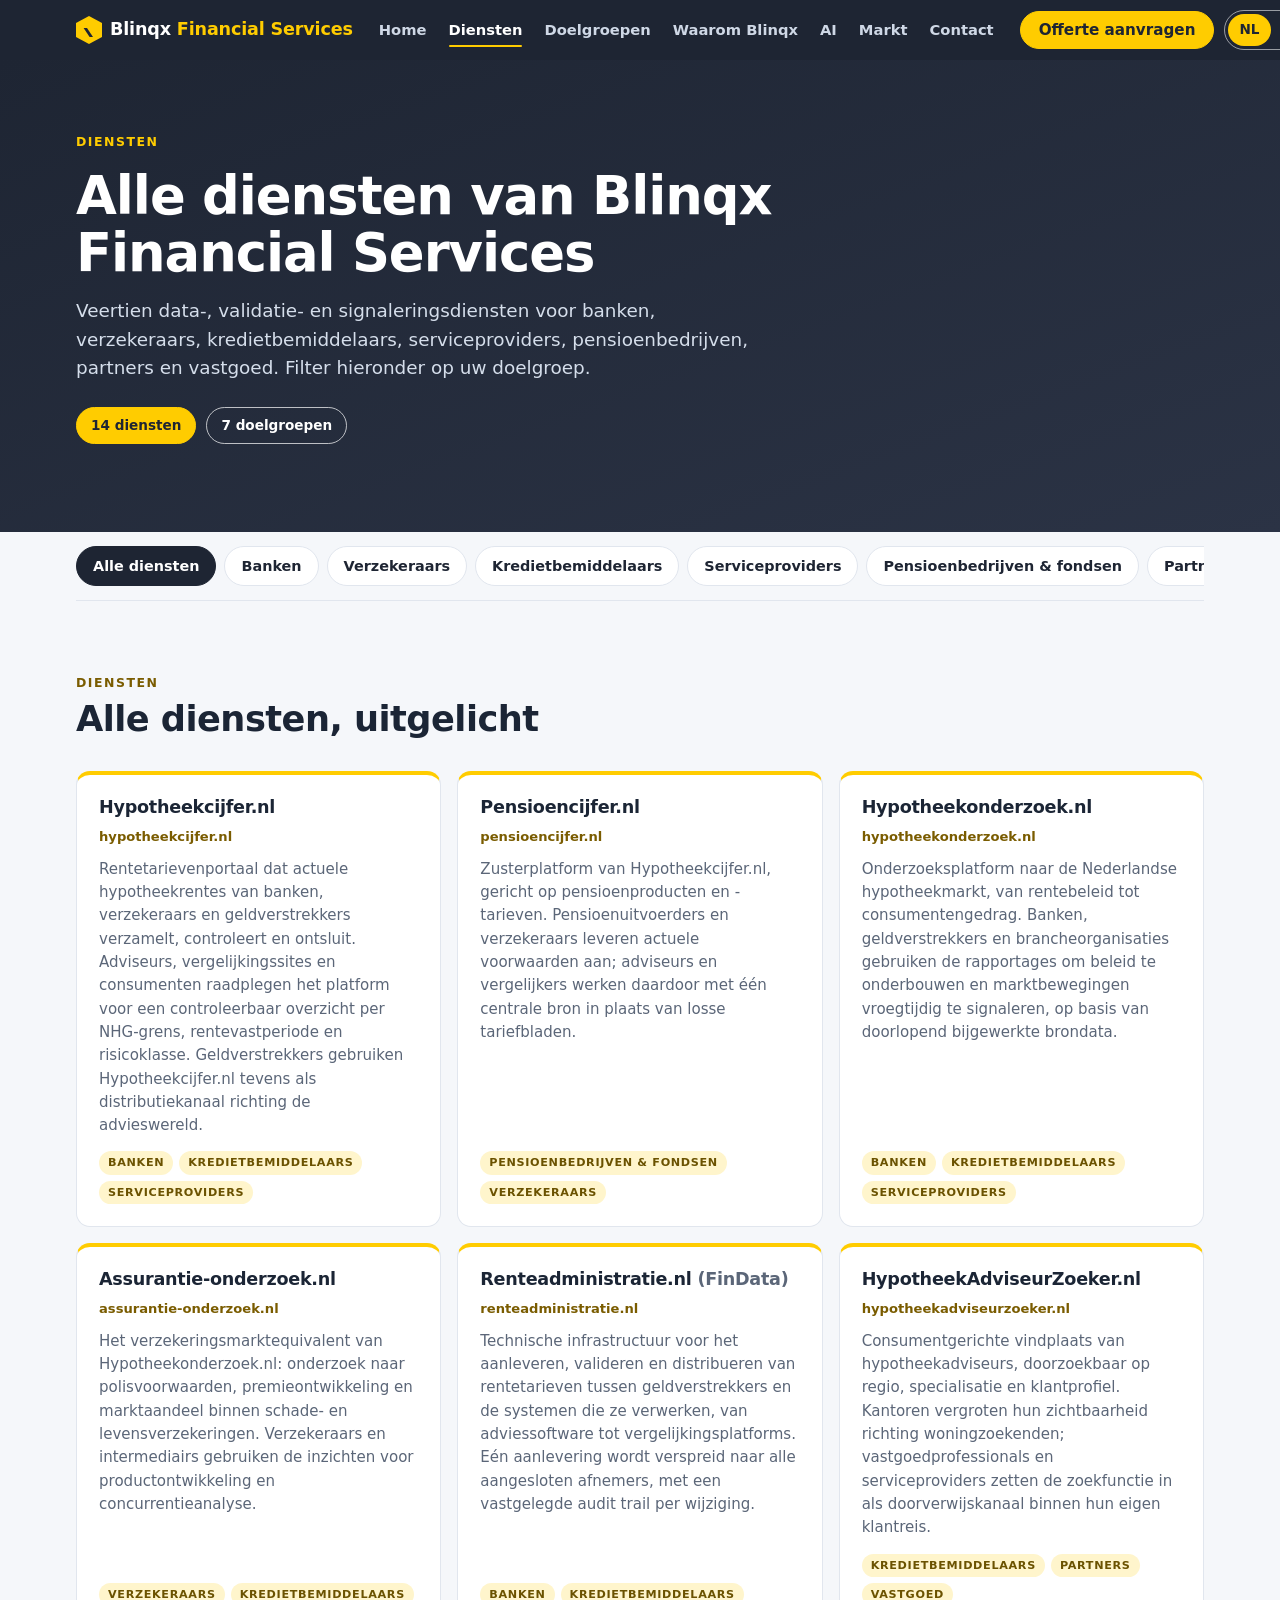
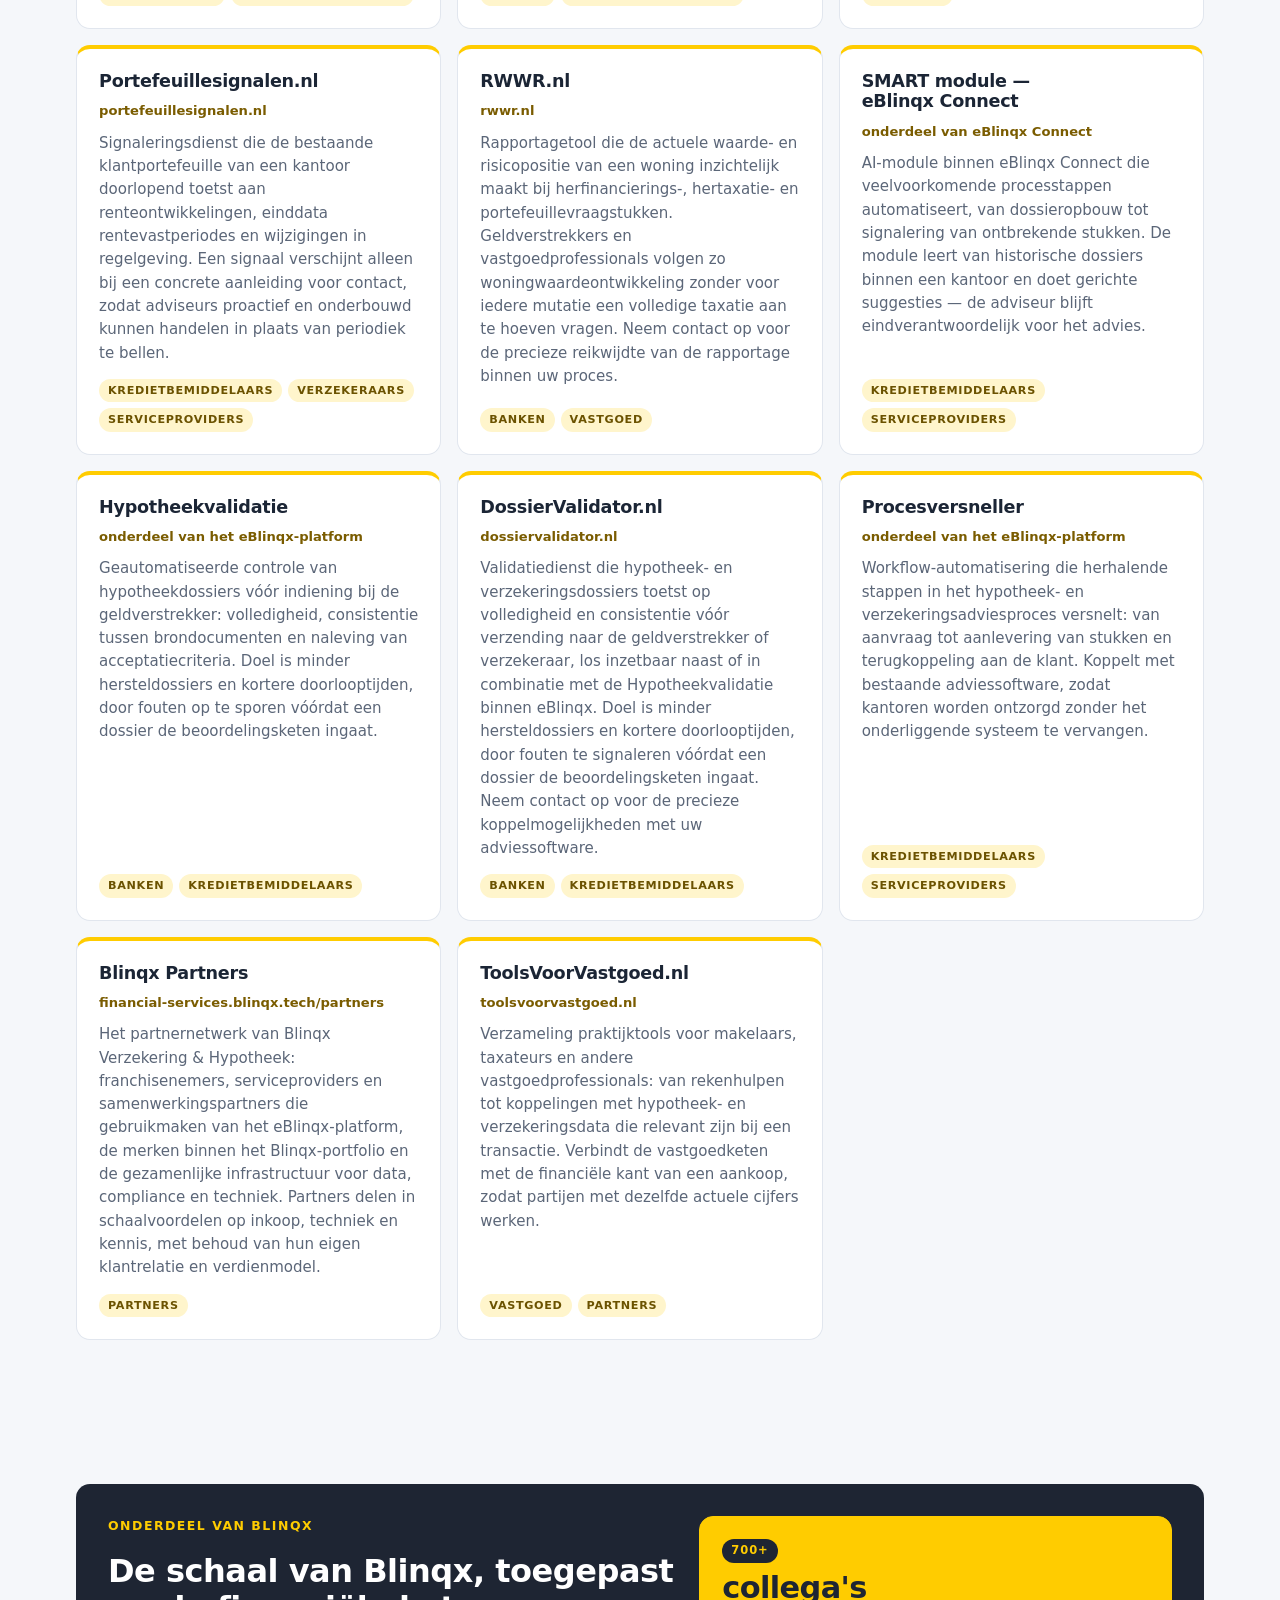
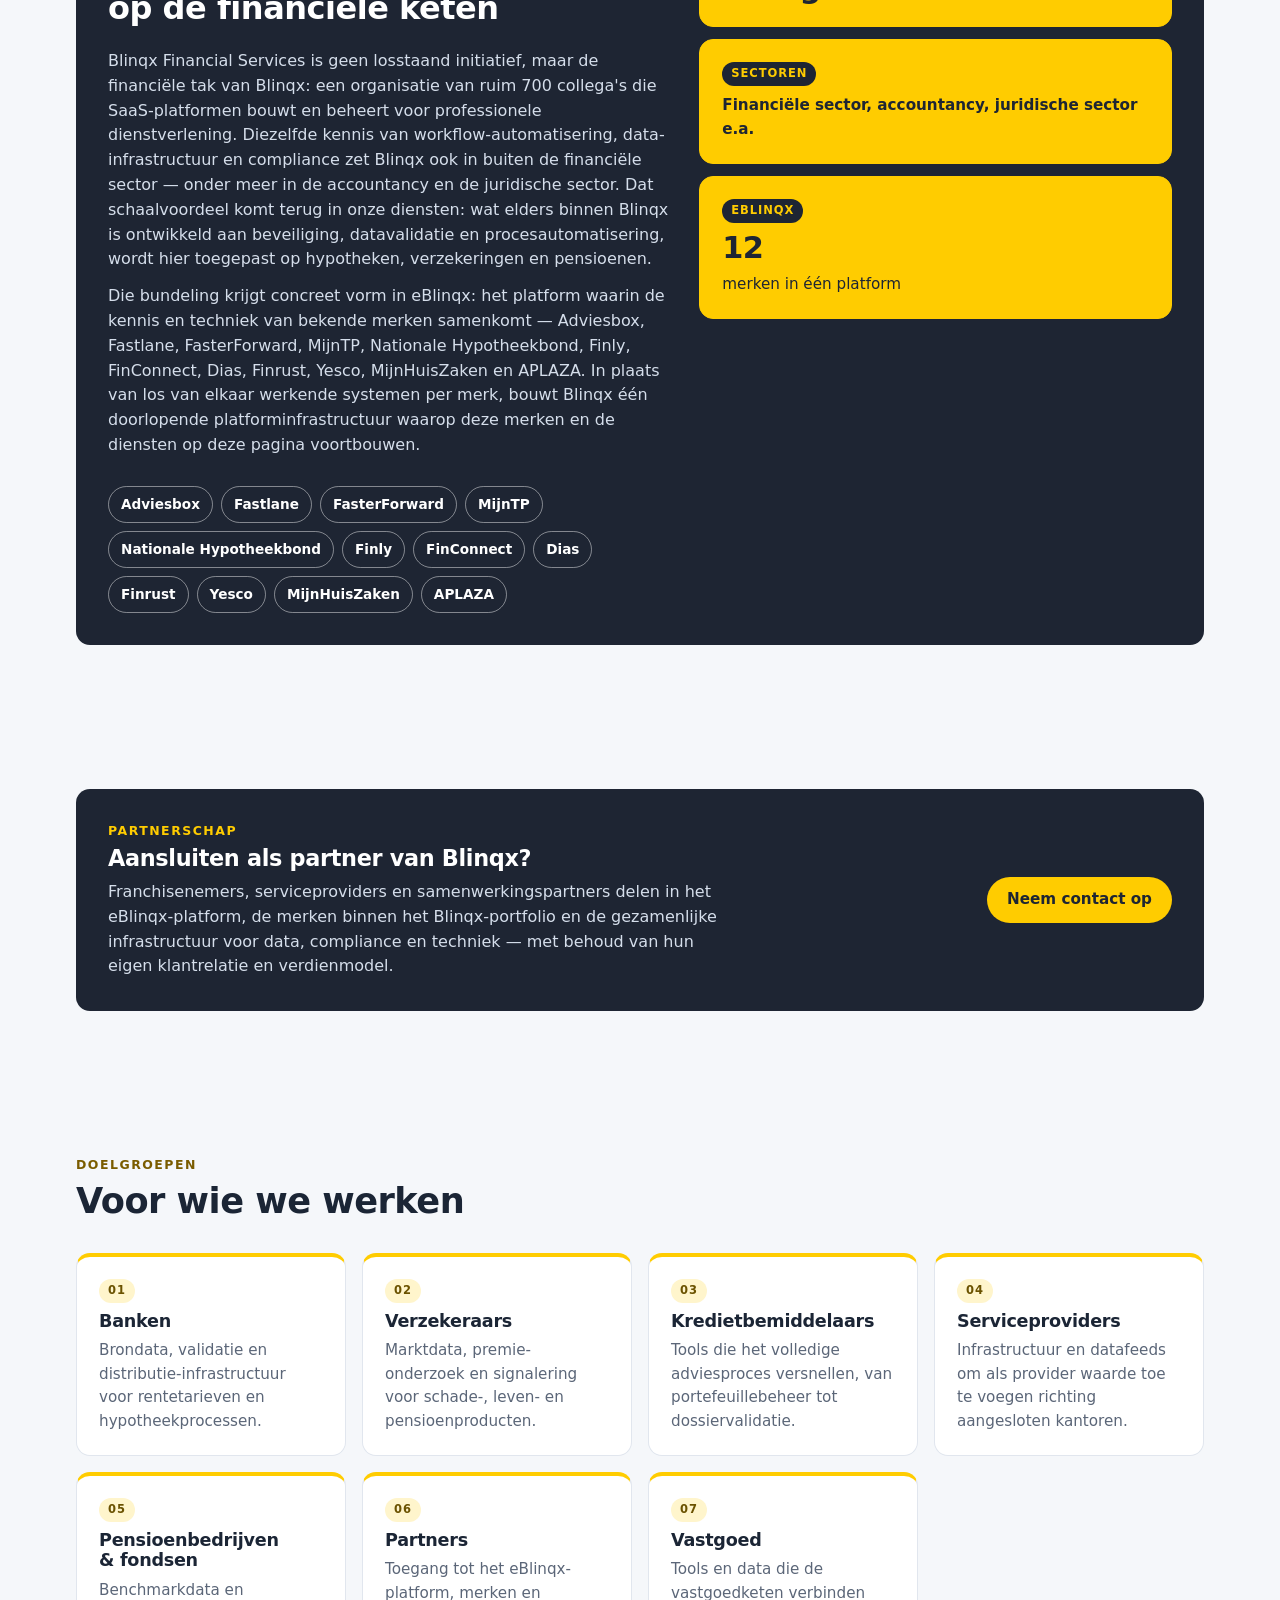
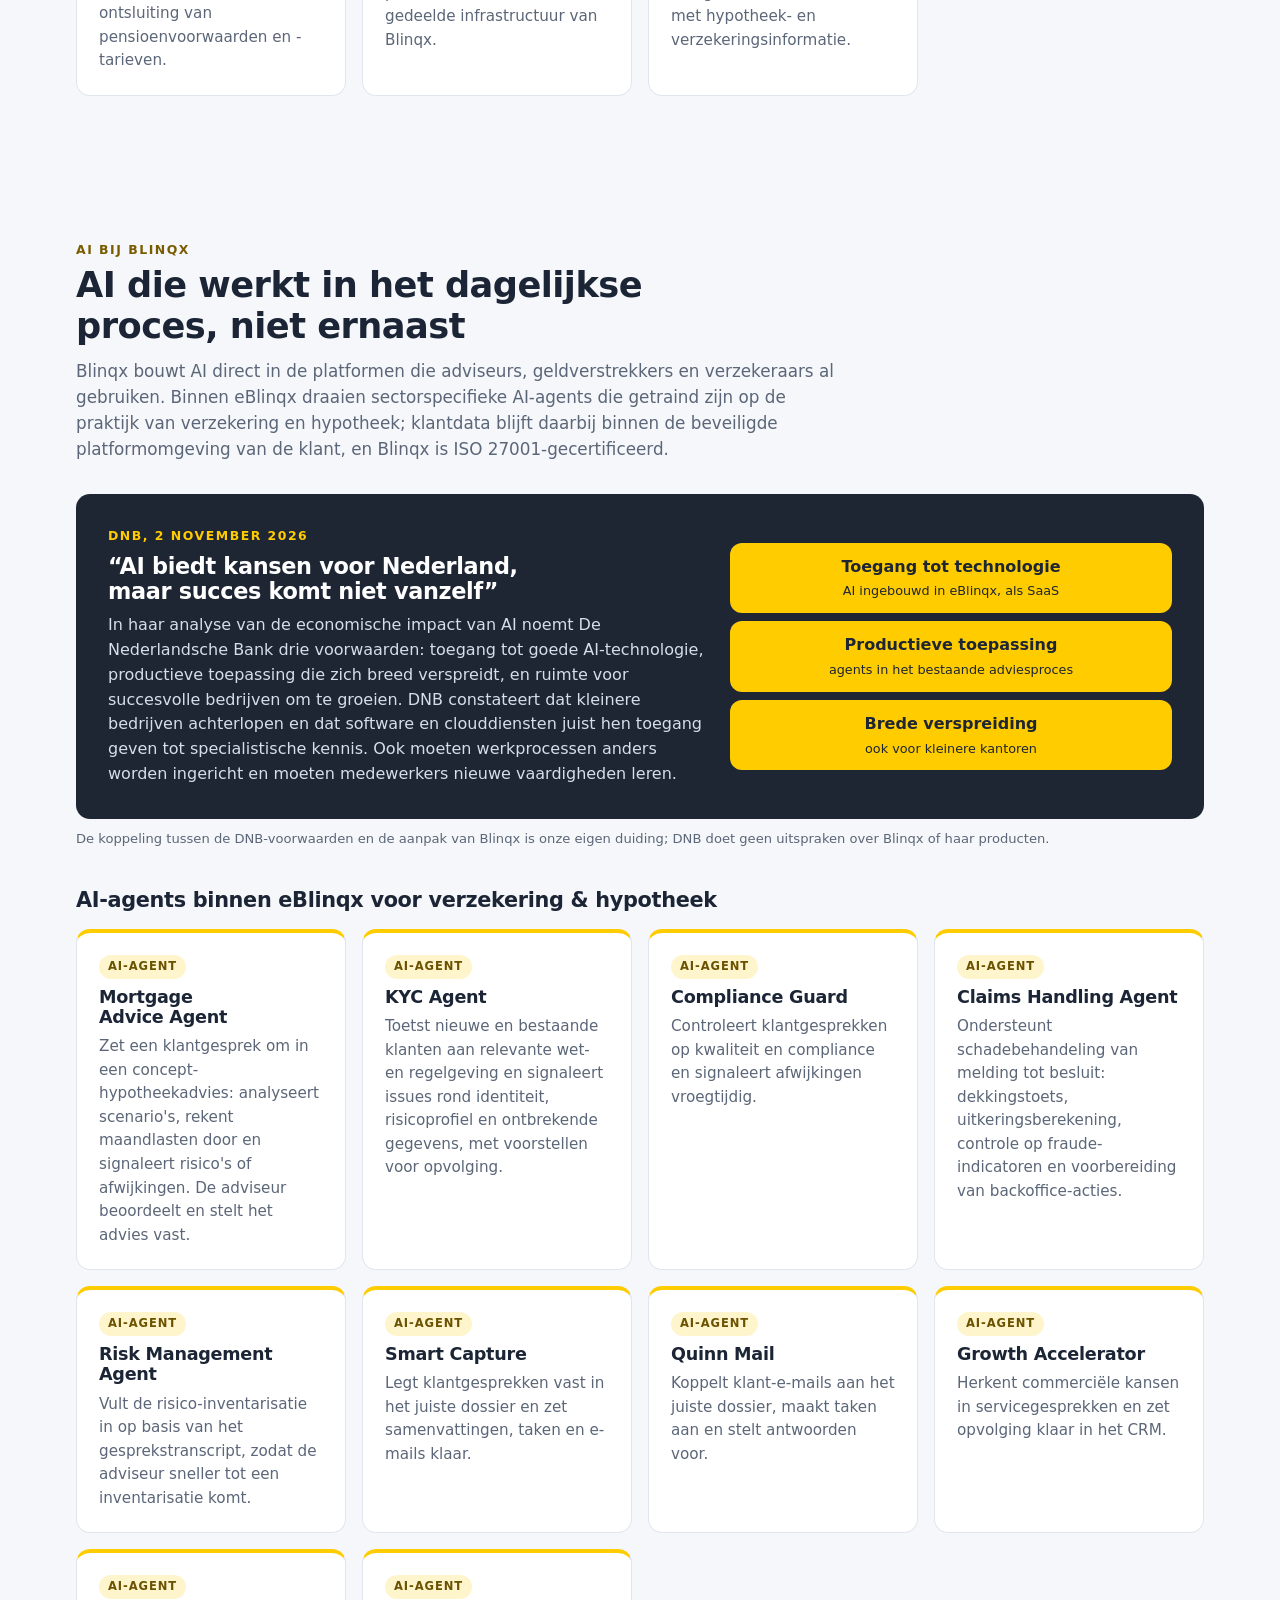
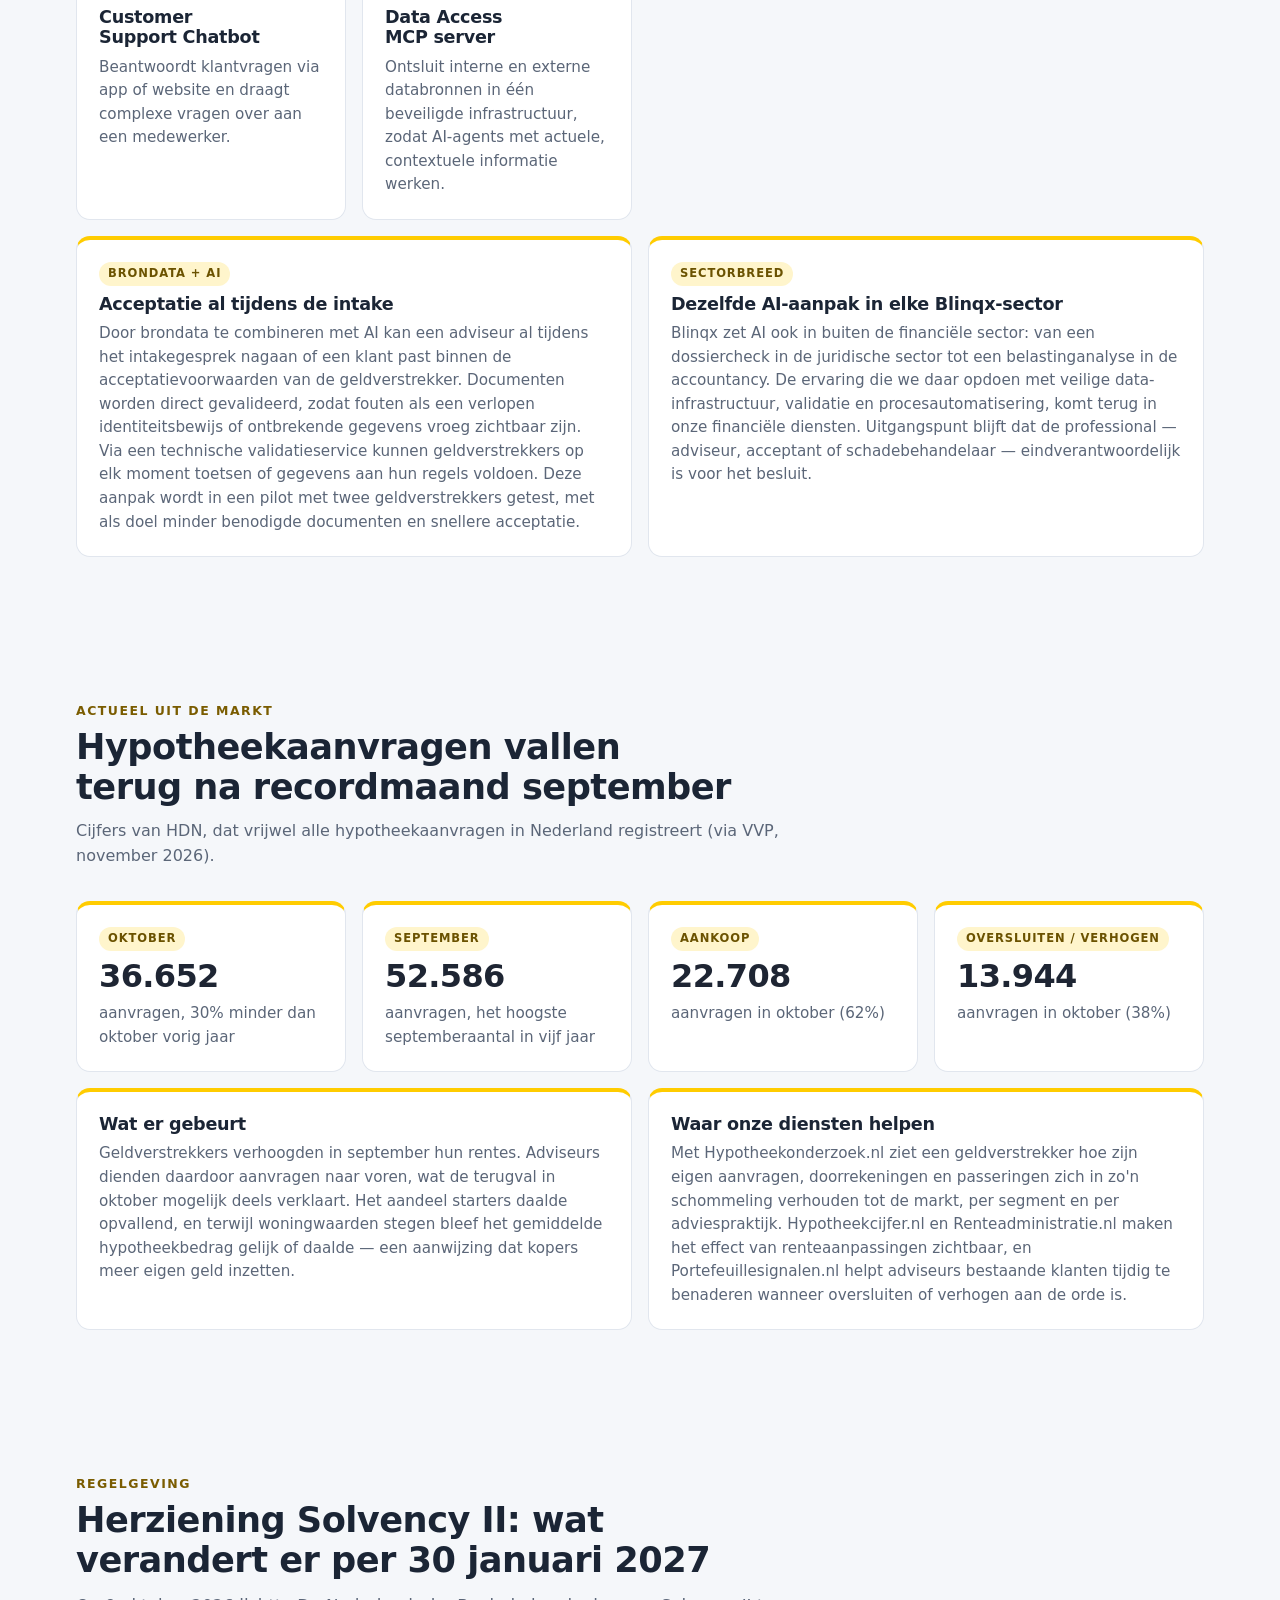
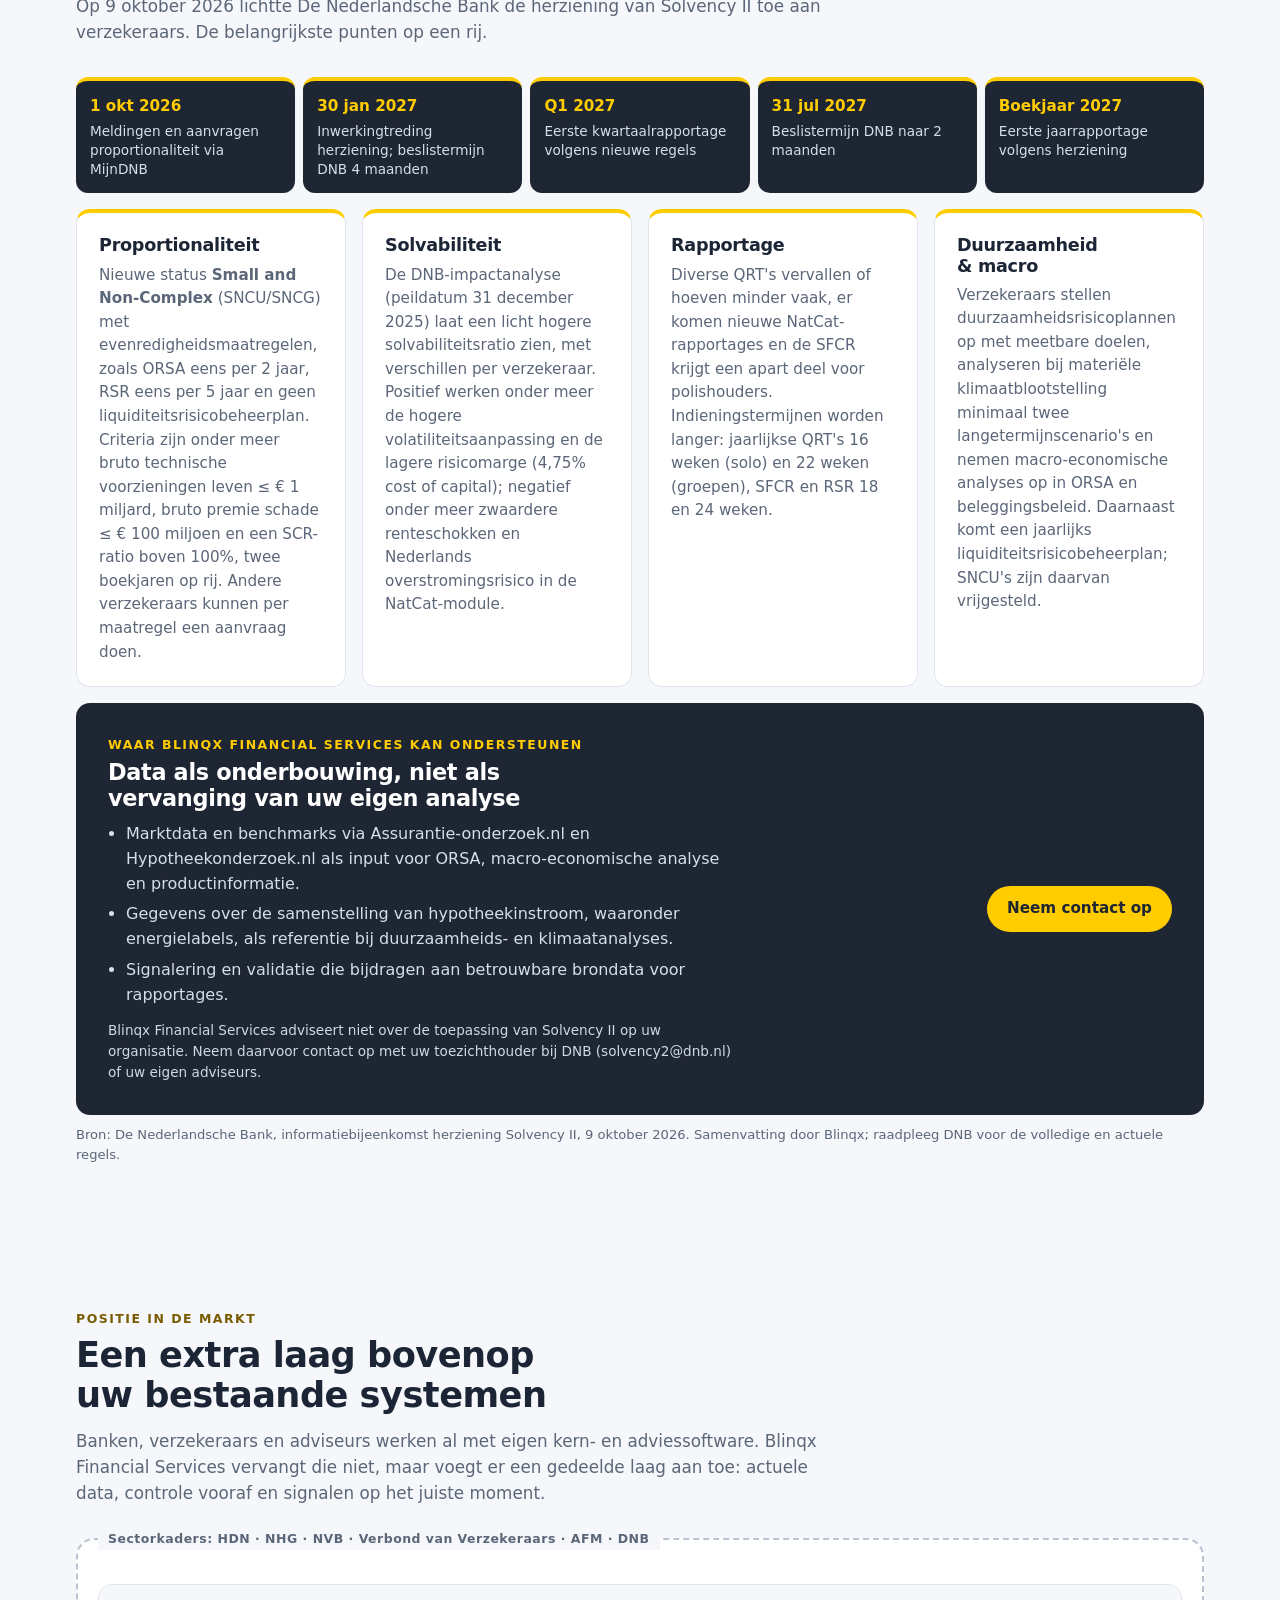
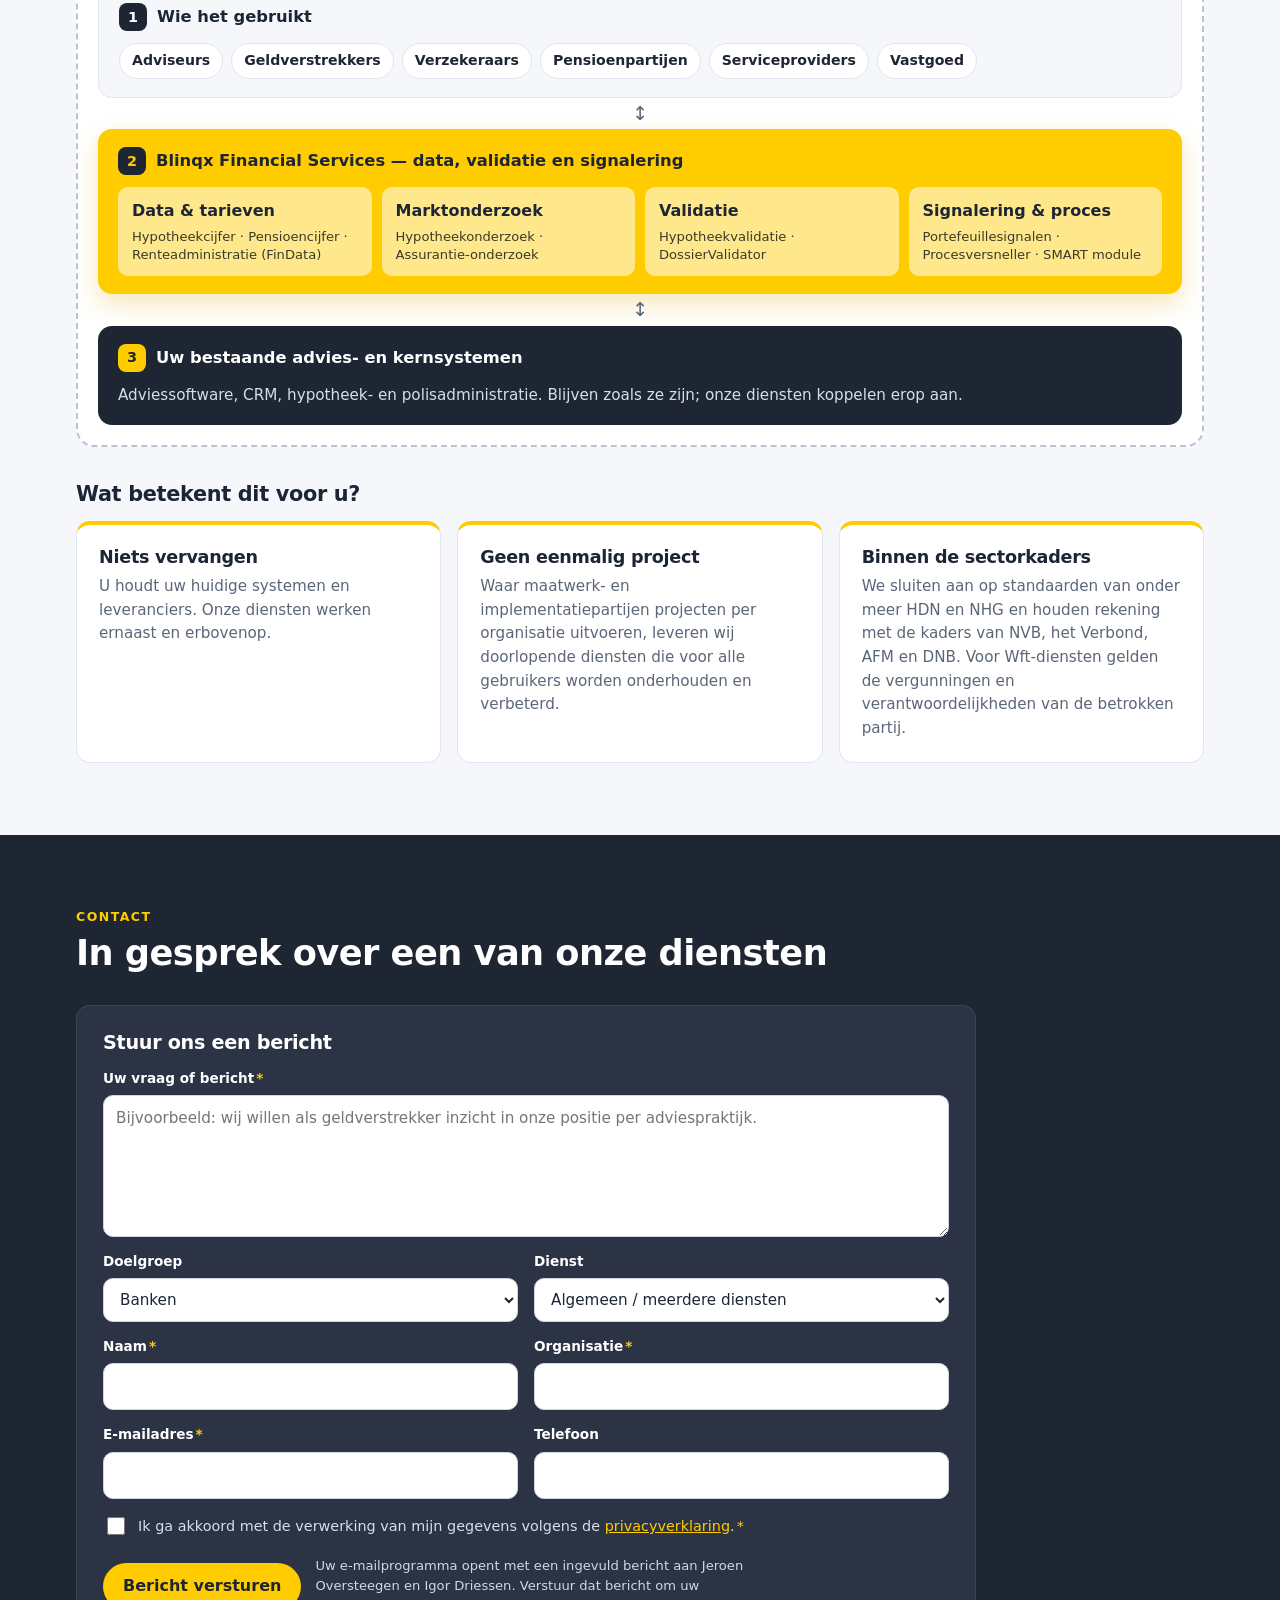
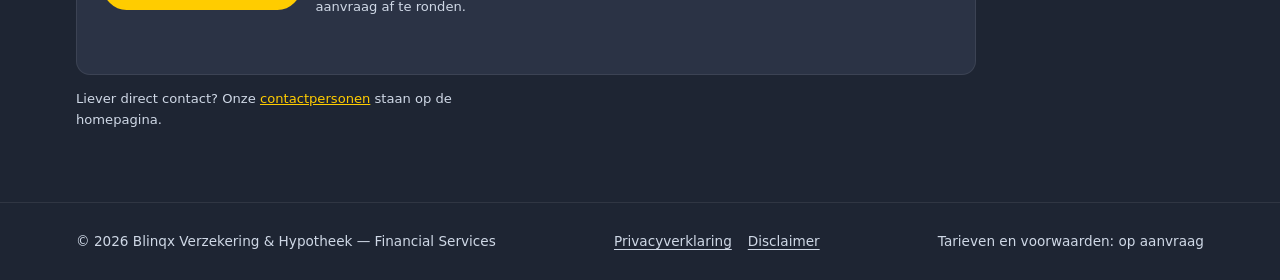
==== commit e4a13816: "Add Solvency II review section (DNB, 9 Oct 2026) to services page Co-Authored-By: Claude Opus 5.5 <n" ====
--- a/diensten.html
+++ b/diensten.html
@@ -23,7 +23,7 @@
     </nav>
   </div>
   <div class="wrap menu-drop" id="siteMenu" hidden>
-    <div class="mlinks"><a data-nav data-key="home" href="index.html"><span data-lang-content="nl">Home</span><span data-lang-content="en">Home</span></a><a data-nav data-key="diensten" href="diensten.html"><span data-lang-content="nl">Diensten</span><span data-lang-content="en">Services</span></a><a data-nav data-key="doelgroepen" href="index.html#doelgroepen"><span data-lang-content="nl">Doelgroepen</span><span data-lang-content="en">Segments</span></a><a data-nav data-key="uitgelicht" href="index.html#uitgelicht"><span data-lang-content="nl">Uitgelichte diensten</span><span data-lang-content="en">Featured services</span></a><a data-nav data-key="waarom" href="index.html#waarom"><span data-lang-content="nl">Waarom Blinqx</span><span data-lang-content="en">Why Blinqx</span></a><a data-nav data-key="ai" href="diensten.html#ai"><span data-lang-content="nl">AI bij Blinqx</span><span data-lang-content="en">AI at Blinqx</span></a><a data-nav data-key="markt" href="diensten.html#markt"><span data-lang-content="nl">Actueel uit de markt</span><span data-lang-content="en">Market update</span></a><a data-nav data-key="keten" href="diensten.html#positioning"><span data-lang-content="nl">Positie in de markt</span><span data-lang-content="en">Market position</span></a><a data-nav data-key="contact" href="index.html#contact"><span data-lang-content="nl">Contact</span><span data-lang-content="en">Contact</span></a><a data-nav data-key="privacy" href="privacy.html"><span data-lang-content="nl">Privacyverklaring</span><span data-lang-content="en">Privacy statement</span></a><a data-nav data-key="disclaimer" href="disclaimer.html"><span data-lang-content="nl">Disclaimer</span><span data-lang-content="en">Disclaimer</span></a></div>
+    <div class="mlinks"><a data-nav data-key="home" href="index.html"><span data-lang-content="nl">Home</span><span data-lang-content="en">Home</span></a><a data-nav data-key="diensten" href="diensten.html"><span data-lang-content="nl">Diensten</span><span data-lang-content="en">Services</span></a><a data-nav data-key="doelgroepen" href="index.html#doelgroepen"><span data-lang-content="nl">Doelgroepen</span><span data-lang-content="en">Segments</span></a><a data-nav data-key="uitgelicht" href="index.html#uitgelicht"><span data-lang-content="nl">Uitgelichte diensten</span><span data-lang-content="en">Featured services</span></a><a data-nav data-key="waarom" href="index.html#waarom"><span data-lang-content="nl">Waarom Blinqx</span><span data-lang-content="en">Why Blinqx</span></a><a data-nav data-key="ai" href="diensten.html#ai"><span data-lang-content="nl">AI bij Blinqx</span><span data-lang-content="en">AI at Blinqx</span></a><a data-nav data-key="markt" href="diensten.html#markt"><span data-lang-content="nl">Actueel uit de markt</span><span data-lang-content="en">Market update</span></a><a data-nav data-key="regelgeving" href="diensten.html#regelgeving"><span data-lang-content="nl">Regelgeving: Solvency II</span><span data-lang-content="en">Regulation: Solvency II</span></a><a data-nav data-key="keten" href="diensten.html#positioning"><span data-lang-content="nl">Positie in de markt</span><span data-lang-content="en">Market position</span></a><a data-nav data-key="contact" href="index.html#contact"><span data-lang-content="nl">Contact</span><span data-lang-content="en">Contact</span></a><a data-nav data-key="privacy" href="privacy.html"><span data-lang-content="nl">Privacyverklaring</span><span data-lang-content="en">Privacy statement</span></a><a data-nav data-key="disclaimer" href="disclaimer.html"><span data-lang-content="nl">Disclaimer</span><span data-lang-content="en">Disclaimer</span></a></div>
   </div>
 </header>
 
@@ -489,6 +489,54 @@
           <p data-lang-content="en">With Hypotheekonderzoek.nl, a lender sees how its own applications, calculations and completions compare with the market during such a swing, by segment and by advice practice. Hypotheekcijfer.nl and Renteadministratie.nl make the effect of rate changes visible, and Portefeuillesignalen.nl helps advisers approach existing clients in time when refinancing or an increase is on the table.</p>
         </div>
       </div>
+    </section>
+
+    <!-- REGELGEVING -->
+    <section id="regelgeving">
+      <div class="section-head">
+        <p class="eyebrow" data-lang-content="nl">Regelgeving</p><p class="eyebrow" data-lang-content="en">Regulation</p>
+        <h2 data-lang-content="nl">Herziening Solvency II: wat verandert er per 30 januari 2027</h2><h2 data-lang-content="en">Solvency II review: what changes from 30 January 2027</h2>
+        <p class="lede-sm" data-lang-content="nl">Op 9 oktober 2026 lichtte De Nederlandsche Bank de herziening van Solvency II toe aan verzekeraars. De belangrijkste punten op een rij.</p><p class="lede-sm" data-lang-content="en">On 9 October 2026, De Nederlandsche Bank explained the Solvency II review to insurers. The key points at a glance.</p>
+      </div>
+      <div class="timeline"><div class="tstep"><strong><span data-lang-content="nl">1 okt 2026</span><span data-lang-content="en">1 Oct 2026</span></strong><small><span data-lang-content="nl">Meldingen en aanvragen proportionaliteit via MijnDNB</span><span data-lang-content="en">Proportionality notifications and applications via MijnDNB</span></small></div><div class="tstep"><strong><span data-lang-content="nl">30 jan 2027</span><span data-lang-content="en">30 Jan 2027</span></strong><small><span data-lang-content="nl">Inwerkingtreding herziening; beslistermijn DNB 4 maanden</span><span data-lang-content="en">Revision takes effect; DNB decision period 4 months</span></small></div><div class="tstep"><strong><span data-lang-content="nl">Q1 2027</span><span data-lang-content="en">Q1 2027</span></strong><small><span data-lang-content="nl">Eerste kwartaalrapportage volgens nieuwe regels</span><span data-lang-content="en">First quarterly report under the new rules</span></small></div><div class="tstep"><strong><span data-lang-content="nl">31 jul 2027</span><span data-lang-content="en">31 Jul 2027</span></strong><small><span data-lang-content="nl">Beslistermijn DNB naar 2 maanden</span><span data-lang-content="en">DNB decision period reduced to 2 months</span></small></div><div class="tstep"><strong><span data-lang-content="nl">Boekjaar 2027</span><span data-lang-content="en">Financial year 2027</span></strong><small><span data-lang-content="nl">Eerste jaarrapportage volgens herziening</span><span data-lang-content="en">First annual report under the revision</span></small></div>
+      </div>
+      <div class="segment-grid reg-grid">
+          <div class="segment-card">
+            <h3 data-lang-content="nl">Proportionaliteit</h3><h3 data-lang-content="en">Proportionality</h3>
+            <p data-lang-content="nl">Nieuwe status <strong>Small and Non-Complex</strong> (SNCU/SNCG) met evenredigheidsmaatregelen, zoals ORSA eens per 2 jaar, RSR eens per 5 jaar en geen liquiditeitsrisicobeheerplan. Criteria zijn onder meer bruto technische voorzieningen leven ≤ € 1 miljard, bruto premie schade ≤ € 100 miljoen en een SCR-ratio boven 100%, twee boekjaren op rij. Andere verzekeraars kunnen per maatregel een aanvraag doen.</p><p data-lang-content="en">New <strong>Small and Non-Complex</strong> status (SNCU/SNCG) with proportionality measures, such as an ORSA every 2 years, an RSR every 5 years and no liquidity risk management plan. Criteria include gross life technical provisions ≤ €1 billion, gross non-life premium ≤ €100 million and an SCR ratio above 100%, for two consecutive years. Other insurers can apply per measure.</p>
+          </div>
+          <div class="segment-card">
+            <h3 data-lang-content="nl">Solvabiliteit</h3><h3 data-lang-content="en">Solvency</h3>
+            <p data-lang-content="nl">De DNB-impactanalyse (peildatum 31 december 2025) laat een licht hogere solvabiliteitsratio zien, met verschillen per verzekeraar. Positief werken onder meer de hogere volatiliteitsaanpassing en de lagere risicomarge (4,75% cost of capital); negatief onder meer zwaardere renteschokken en Nederlands overstromingsrisico in de NatCat-module.</p><p data-lang-content="en">DNB's impact analysis (reference date 31 December 2025) shows a slightly higher solvency ratio, with differences per insurer. Positive effects include the higher volatility adjustment and the lower risk margin (4.75% cost of capital); negative effects include larger interest-rate shocks and Dutch flood risk in the NatCat module.</p>
+          </div>
+          <div class="segment-card">
+            <h3 data-lang-content="nl">Rapportage</h3><h3 data-lang-content="en">Reporting</h3>
+            <p data-lang-content="nl">Diverse QRT's vervallen of hoeven minder vaak, er komen nieuwe NatCat-rapportages en de SFCR krijgt een apart deel voor polishouders. Indieningstermijnen worden langer: jaarlijkse QRT's 16 weken (solo) en 22 weken (groepen), SFCR en RSR 18 en 24 weken.</p><p data-lang-content="en">Several QRTs are dropped or reported less often, new NatCat reports are introduced and the SFCR gets a separate section for policyholders. Submission deadlines are extended: annual QRTs 16 weeks (solo) and 22 weeks (groups), SFCR and RSR 18 and 24 weeks.</p>
+          </div>
+          <div class="segment-card">
+            <h3 data-lang-content="nl">Duurzaamheid &amp; macro</h3><h3 data-lang-content="en">Sustainability &amp; macro</h3>
+            <p data-lang-content="nl">Verzekeraars stellen duurzaamheidsrisicoplannen op met meetbare doelen, analyseren bij materiële klimaatblootstelling minimaal twee langetermijnscenario's en nemen macro-economische analyses op in ORSA en beleggingsbeleid. Daarnaast komt een jaarlijks liquiditeitsrisicobeheerplan; SNCU's zijn daarvan vrijgesteld.</p><p data-lang-content="en">Insurers draw up sustainability risk plans with measurable targets, analyse at least two long-term scenarios where climate exposure is material, and include macroeconomic analysis in their ORSA and investment policy. An annual liquidity risk management plan is also introduced; SNCUs are exempt.</p>
+          </div>
+      </div>
+      <div class="partners-strip reg-help">
+        <div class="ptxt">
+          <p class="eyebrow" data-lang-content="nl">Waar Blinqx Financial Services kan ondersteunen</p><p class="eyebrow" data-lang-content="en">Where Blinqx Financial Services can support</p>
+          <h3 data-lang-content="nl">Data als onderbouwing, niet als vervanging van uw eigen analyse</h3><h3 data-lang-content="en">Data as substantiation, not a replacement for your own analysis</h3>
+          <ul data-lang-content="nl">
+            <li>Marktdata en benchmarks via Assurantie-onderzoek.nl en Hypotheekonderzoek.nl als input voor ORSA, macro-economische analyse en productinformatie.</li>
+            <li>Gegevens over de samenstelling van hypotheekinstroom, waaronder energielabels, als referentie bij duurzaamheids- en klimaatanalyses.</li>
+            <li>Signalering en validatie die bijdragen aan betrouwbare brondata voor rapportages.</li>
+          </ul>
+          <ul data-lang-content="en">
+            <li>Market data and benchmarks via Assurantie-onderzoek.nl and Hypotheekonderzoek.nl as input for the ORSA, macroeconomic analysis and product information.</li>
+            <li>Data on the composition of mortgage inflow, including energy labels, as a reference for sustainability and climate analyses.</li>
+            <li>Signalling and validation that contribute to reliable source data for reporting.</li>
+          </ul>
+          <p class="reg-note" data-lang-content="nl">Blinqx Financial Services adviseert niet over de toepassing van Solvency II op uw organisatie. Neem daarvoor contact op met uw toezichthouder bij DNB (solvency2@dnb.nl) of uw eigen adviseurs.</p><p class="reg-note" data-lang-content="en">Blinqx Financial Services does not advise on how Solvency II applies to your organisation. For that, contact your DNB supervisor (solvency2@dnb.nl) or your own advisers.</p>
+        </div>
+        <a class="btn" data-nav data-form href="index.html#contactform"><span data-lang-content="nl">Neem contact op</span><span data-lang-content="en">Get in touch</span></a>
+      </div>
+      <p class="note" data-lang-content="nl">Bron: De Nederlandsche Bank, informatiebijeenkomst herziening Solvency II, 9 oktober 2026. Samenvatting door Blinqx; raadpleeg DNB voor de volledige en actuele regels.</p><p class="note" data-lang-content="en">Source: De Nederlandsche Bank, information session on the Solvency II review, 9 October 2026. Summary by Blinqx; consult DNB for the full and current rules.</p>
     </section>
 
     <!-- POSITIONING -->
--- a/assets/site.css
+++ b/assets/site.css
@@ -254,6 +254,21 @@
 @media (max-width:1023px){.hnav{display:none}}
 @media (max-width:1239px){.hnav a[data-key="home"],.hnav a[data-key="contact"]{display:none}.hnav a{padding:8px 8px;font-size:.9rem}.topnav{gap:8px}.hbtn{padding:9px 14px}}
 
+/* regelgeving */
+#regelgeving .lede-sm{color:var(--muted);font-size:1.05rem;margin-top:6px}
+.timeline{display:grid;grid-template-columns:repeat(auto-fit,minmax(170px,1fr));gap:8px;margin-bottom:16px;counter-reset:t}
+.tstep{background:var(--navy);color:#fff;border-radius:12px;padding:14px;display:flex;flex-direction:column;gap:4px;border-top:4px solid var(--yellow)}
+.tstep strong{color:var(--yellow);font-size:.95rem}
+.tstep small{color:#d5deeb;font-size:.85rem;line-height:1.4}
+.reg-grid{grid-template-columns:repeat(auto-fill,minmax(min(100%,260px),1fr))}
+.reg-grid .segment-card{border-top:4px solid var(--yellow)}
+.reg-help{margin-top:16px}
+.reg-help ul{margin:10px 0 0;padding-left:18px;color:#d5deeb;flex-direction:column;gap:6px}
+html[data-lang="nl"] .reg-help ul[data-lang-content="nl"],html[data-lang="en"] .reg-help ul[data-lang-content="en"]{display:flex}
+.reg-help .reg-note{margin-top:12px;font-size:.85rem;color:#cfd8e6!important}
+.reg-help h3{margin-top:6px}
+#regelgeving .note{font-size:.82rem;color:var(--muted);margin-top:10px}
+
 [data-lang-content]{display:none}
 html[data-lang="nl"] [data-lang-content="nl"],html[data-lang="en"] [data-lang-content="en"]{display:revert}
 html[data-lang="nl"] span[data-lang-content="nl"],html[data-lang="en"] span[data-lang-content="en"]{display:inline}
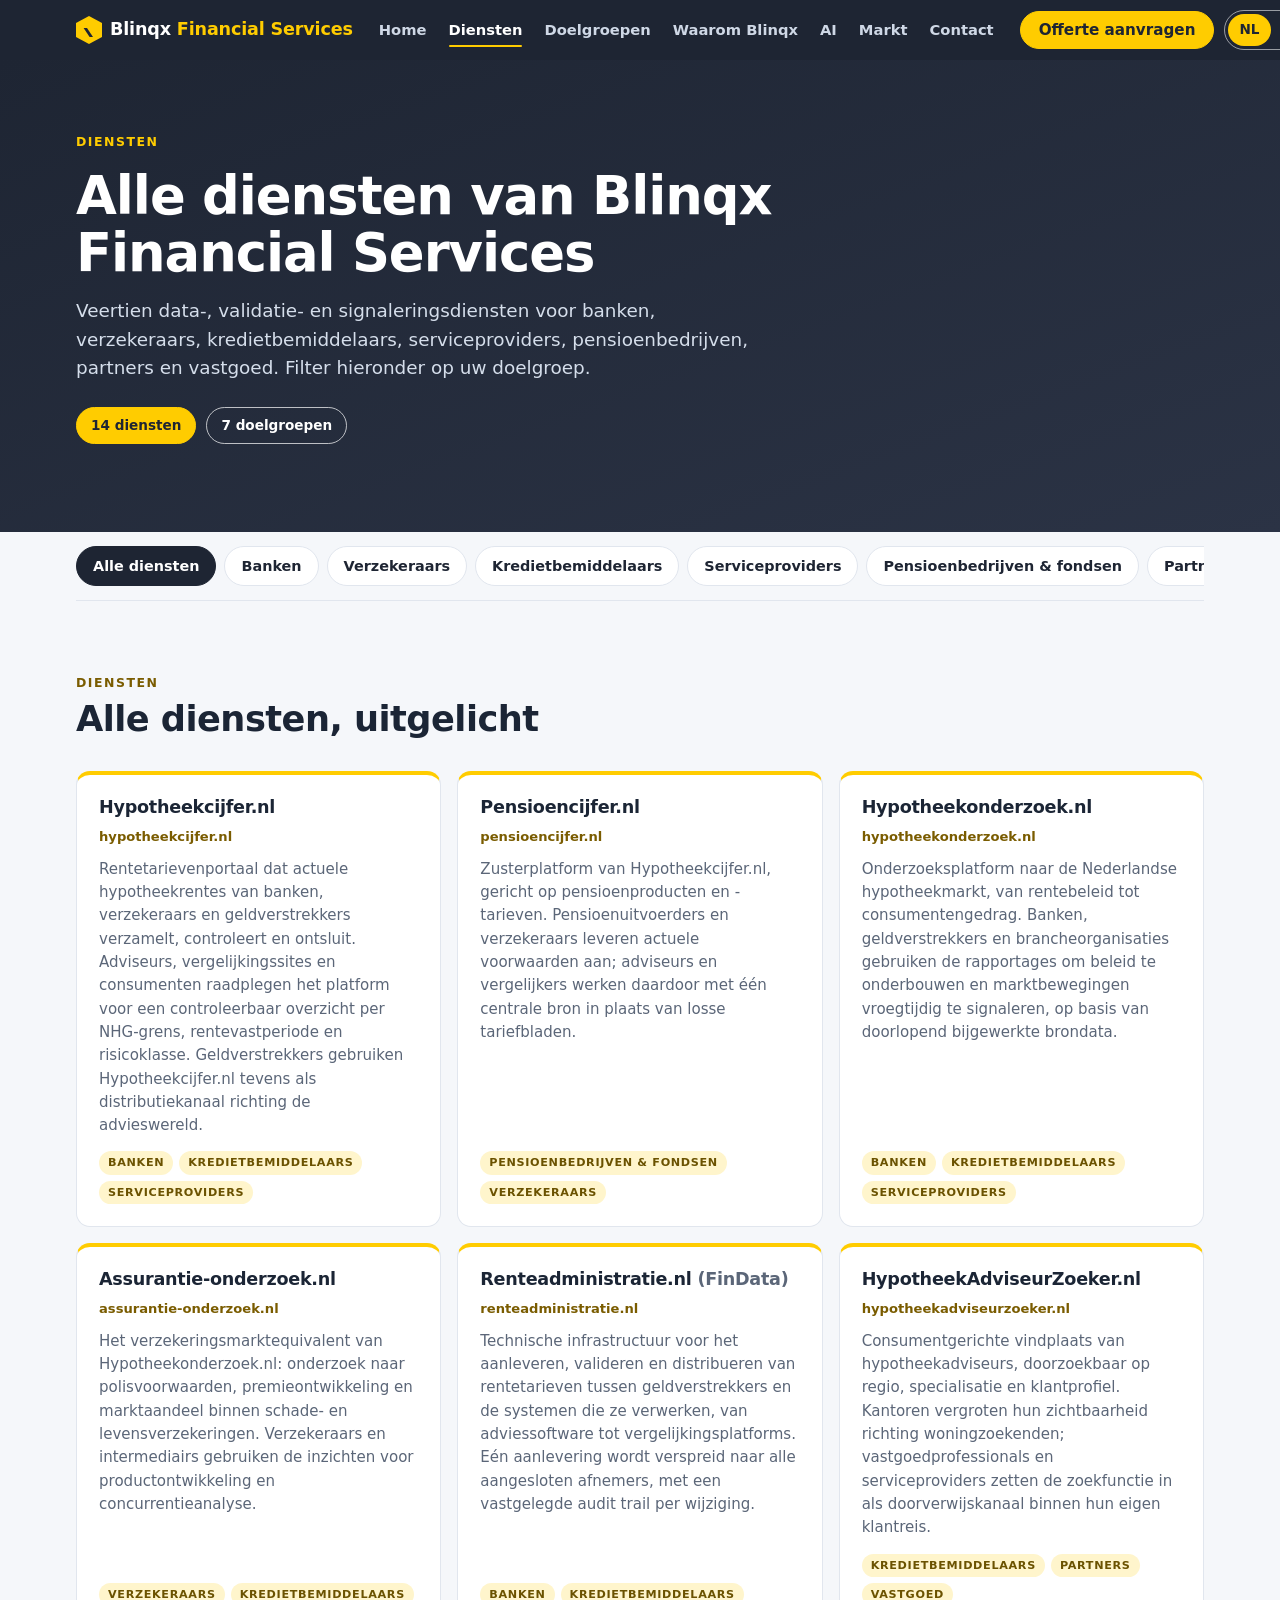
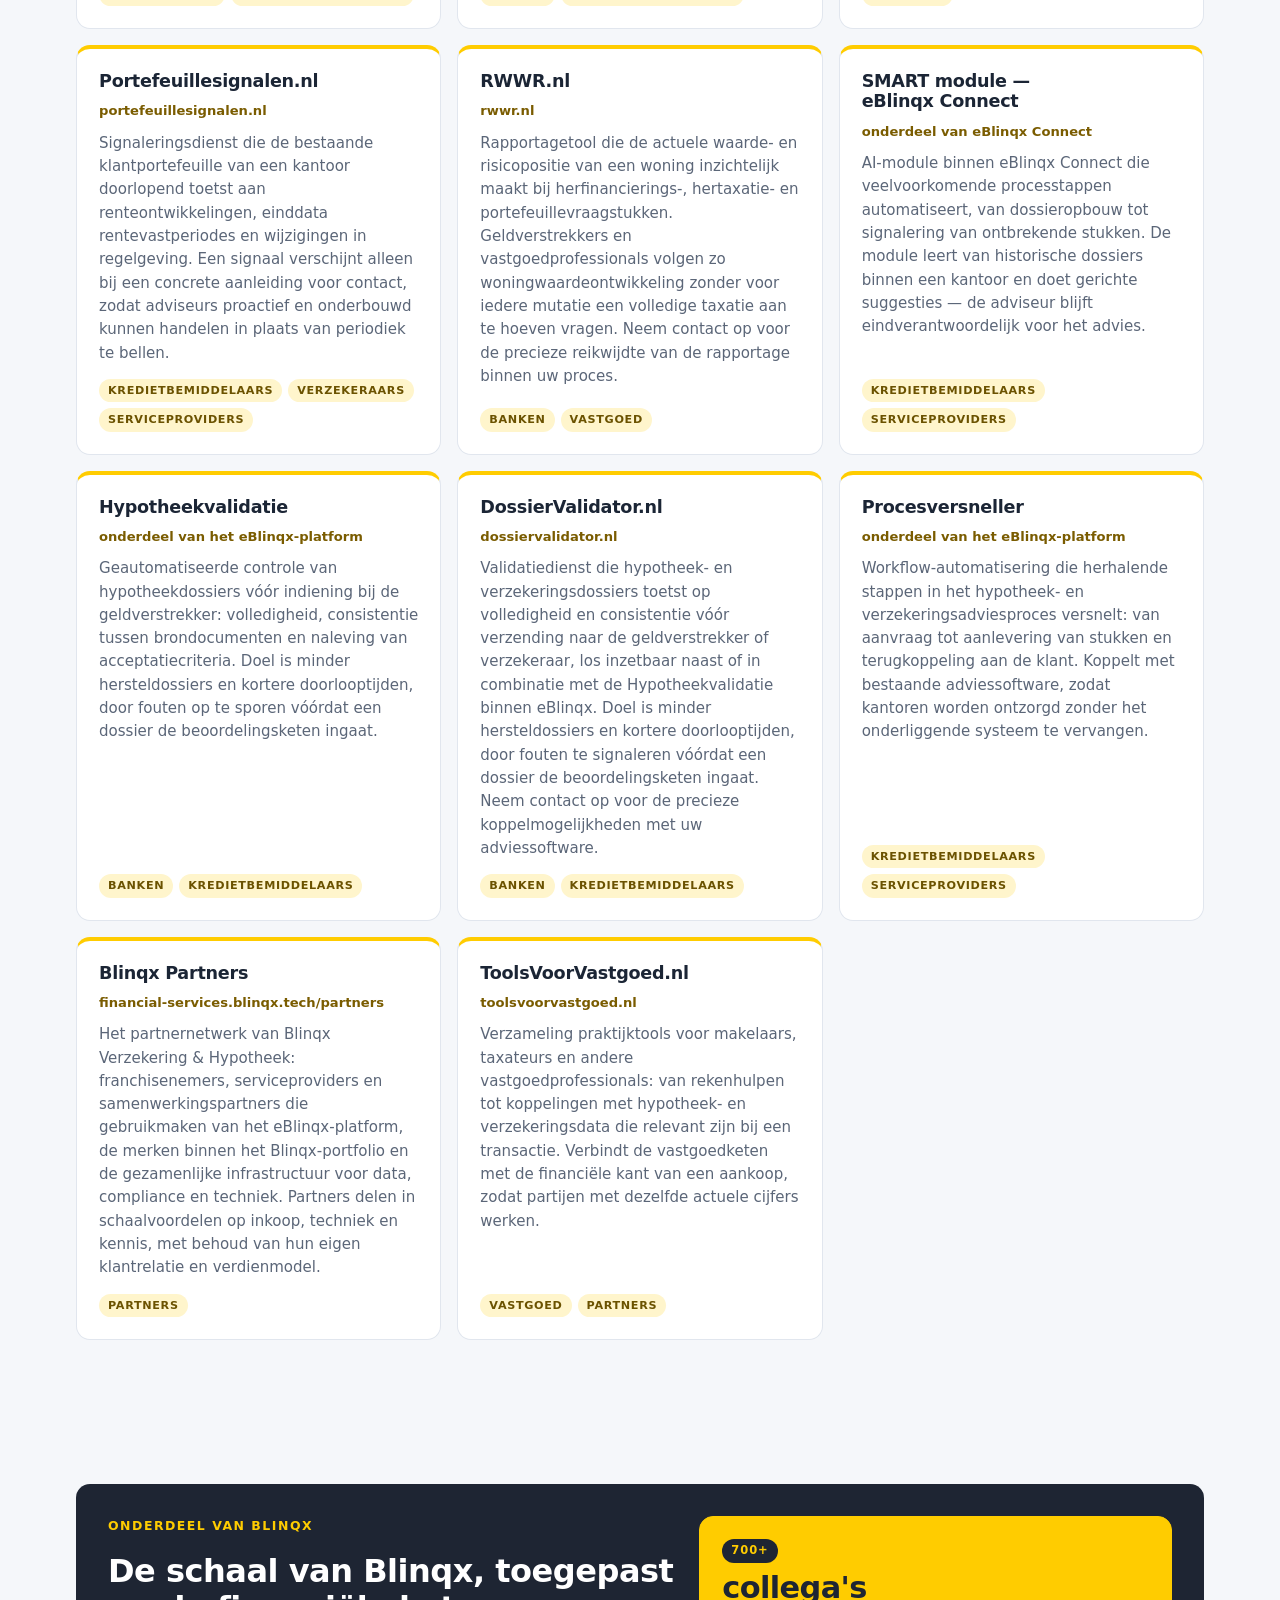
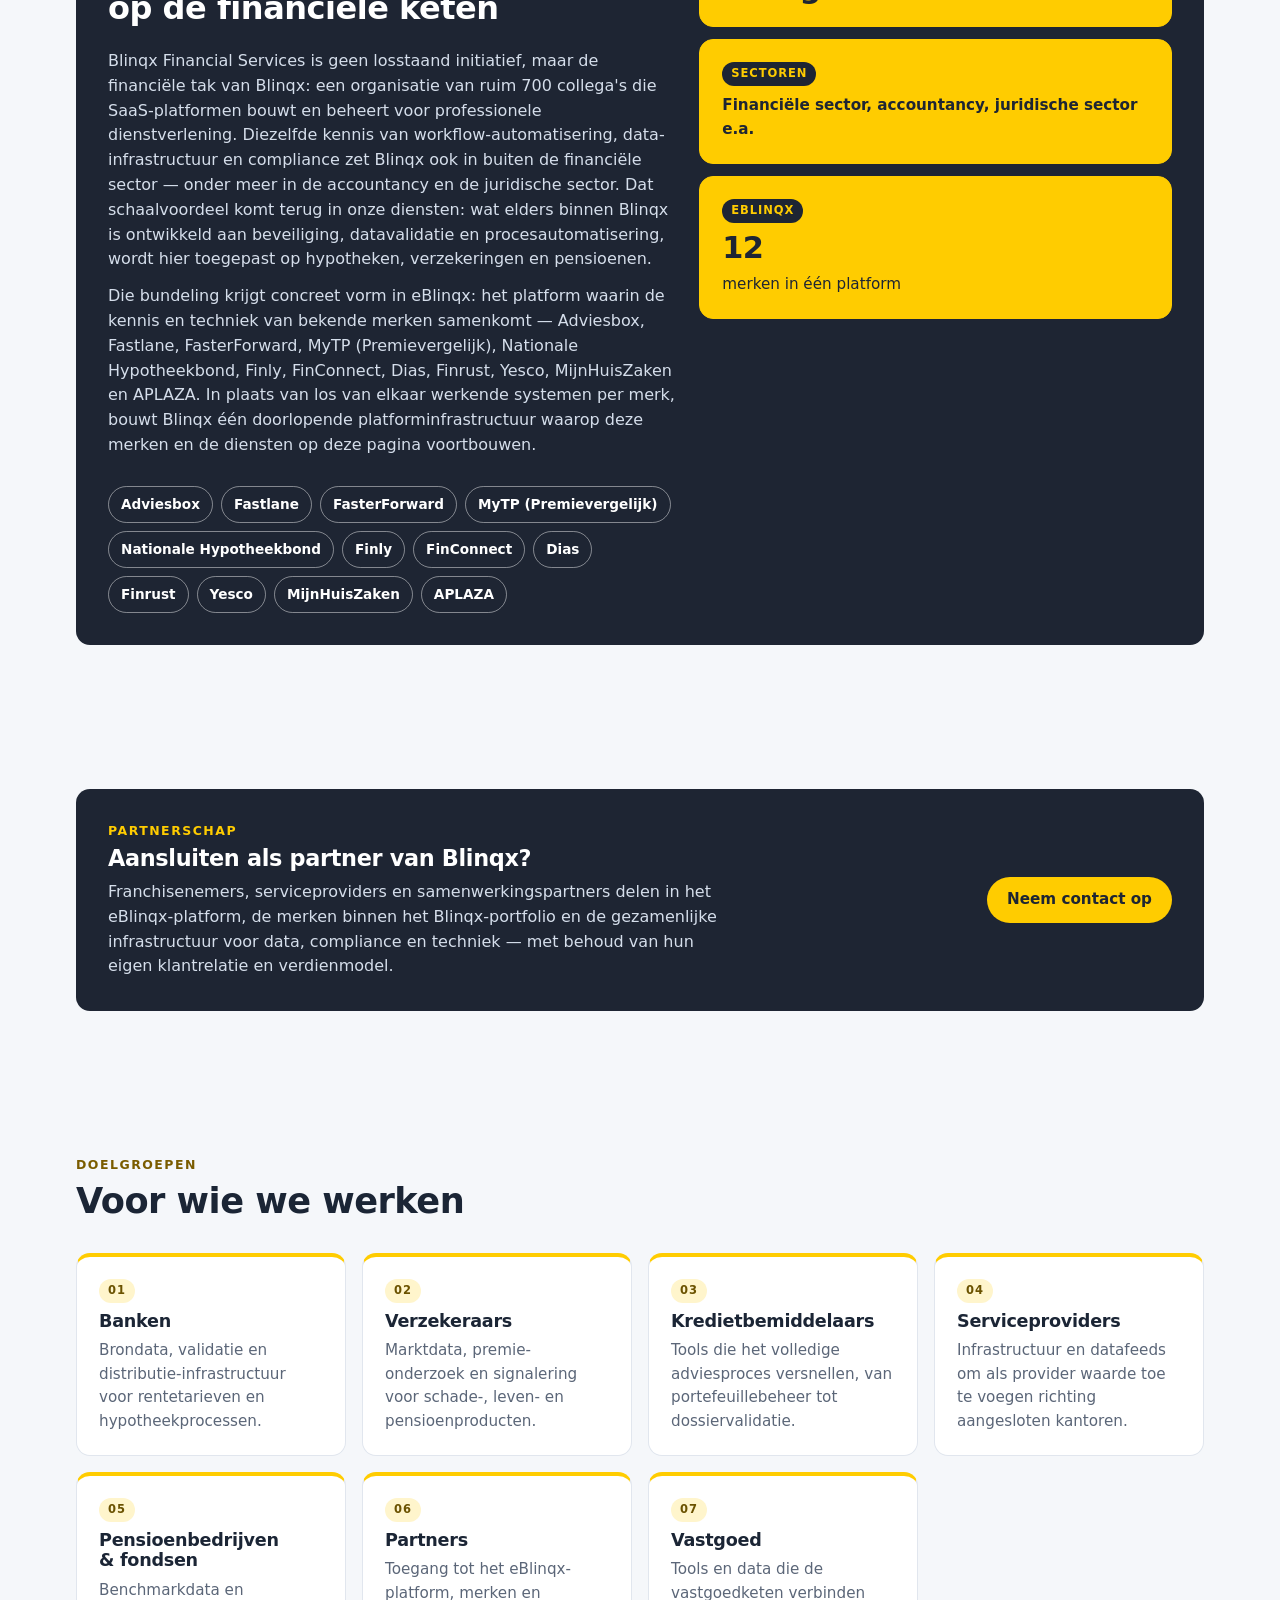
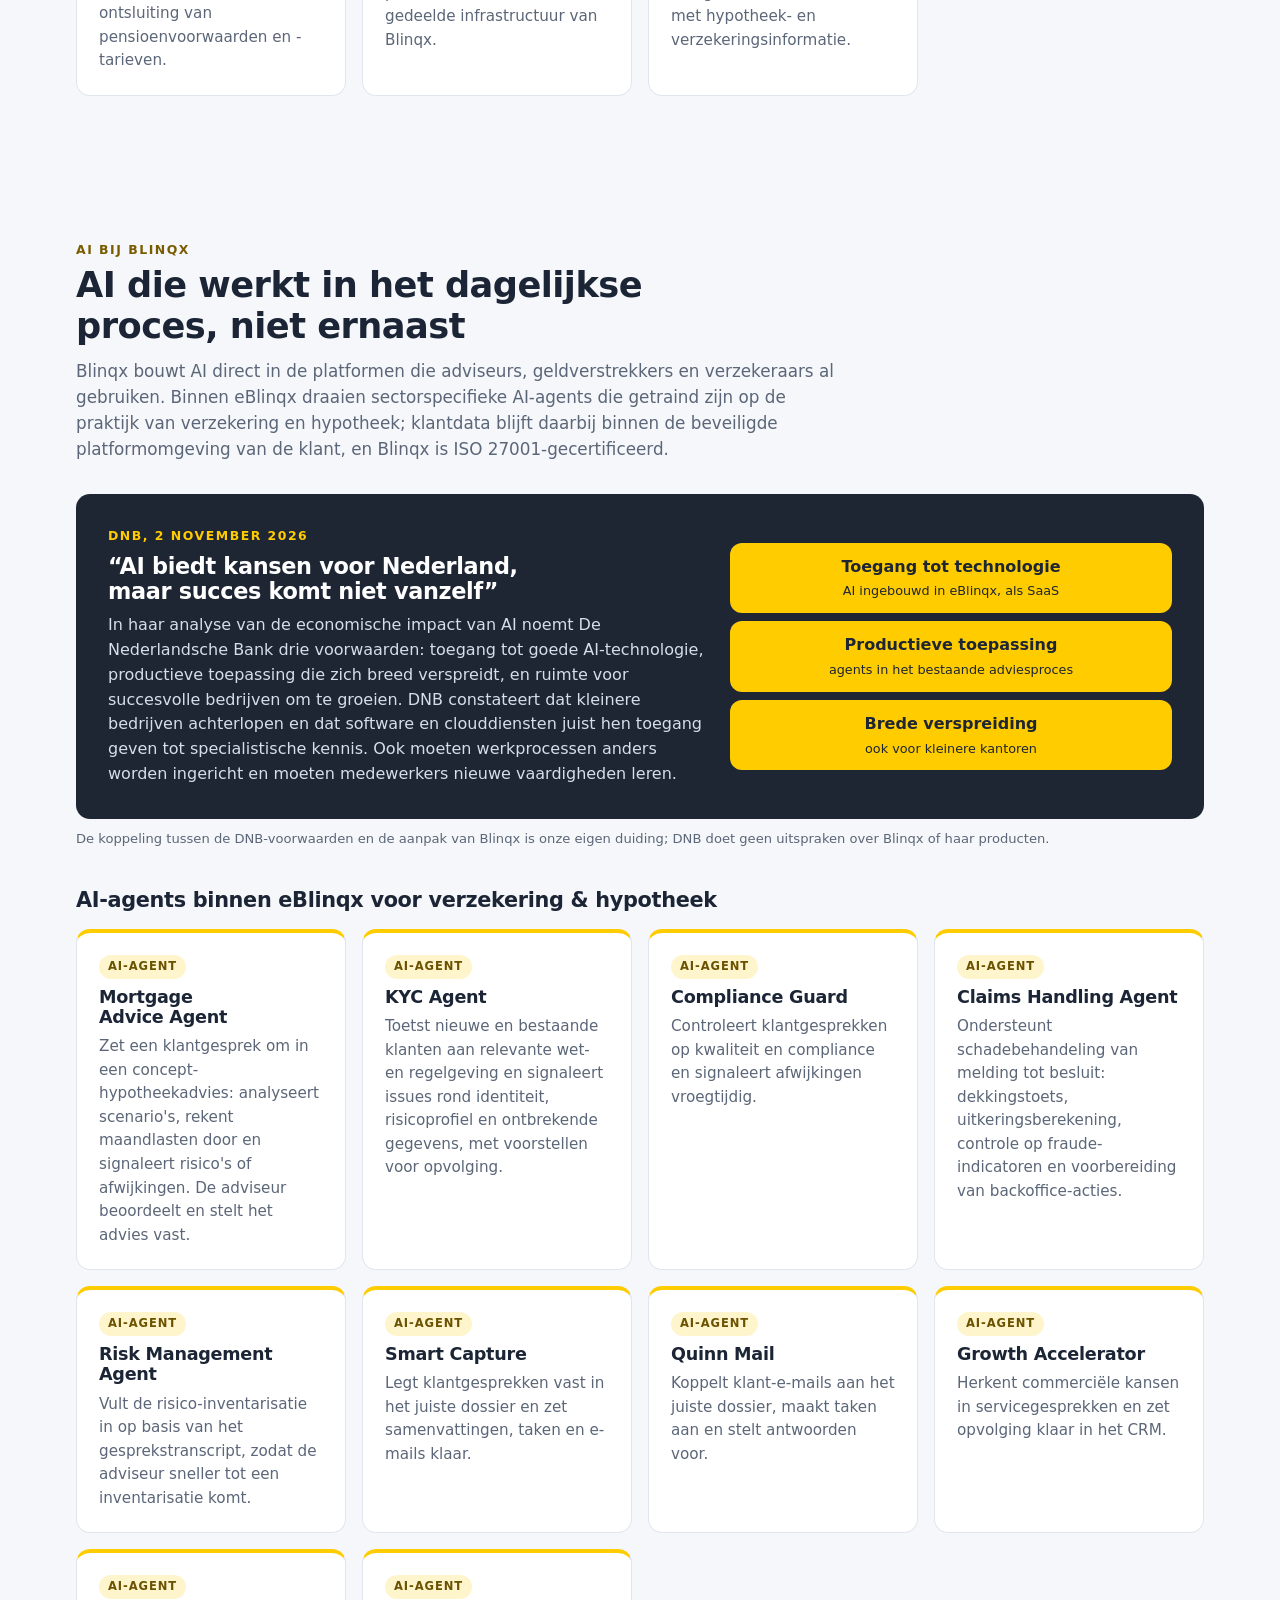
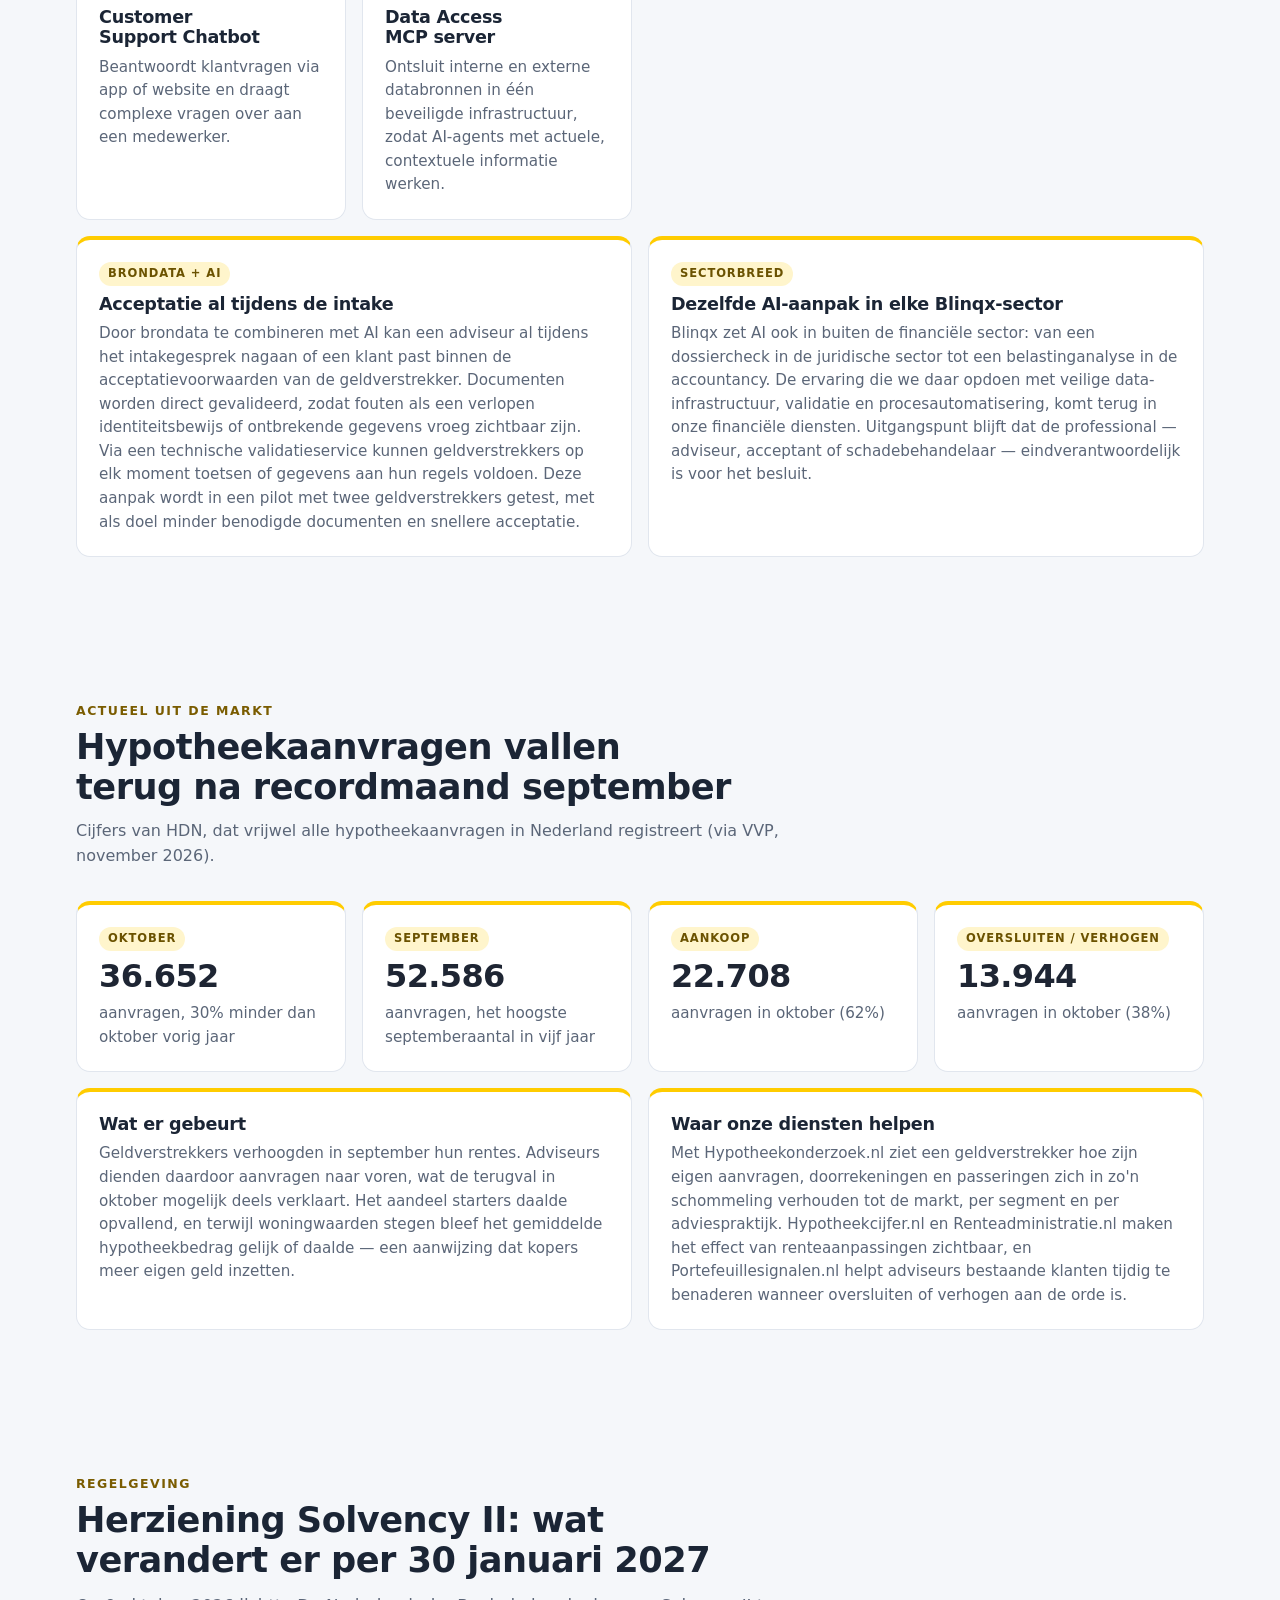
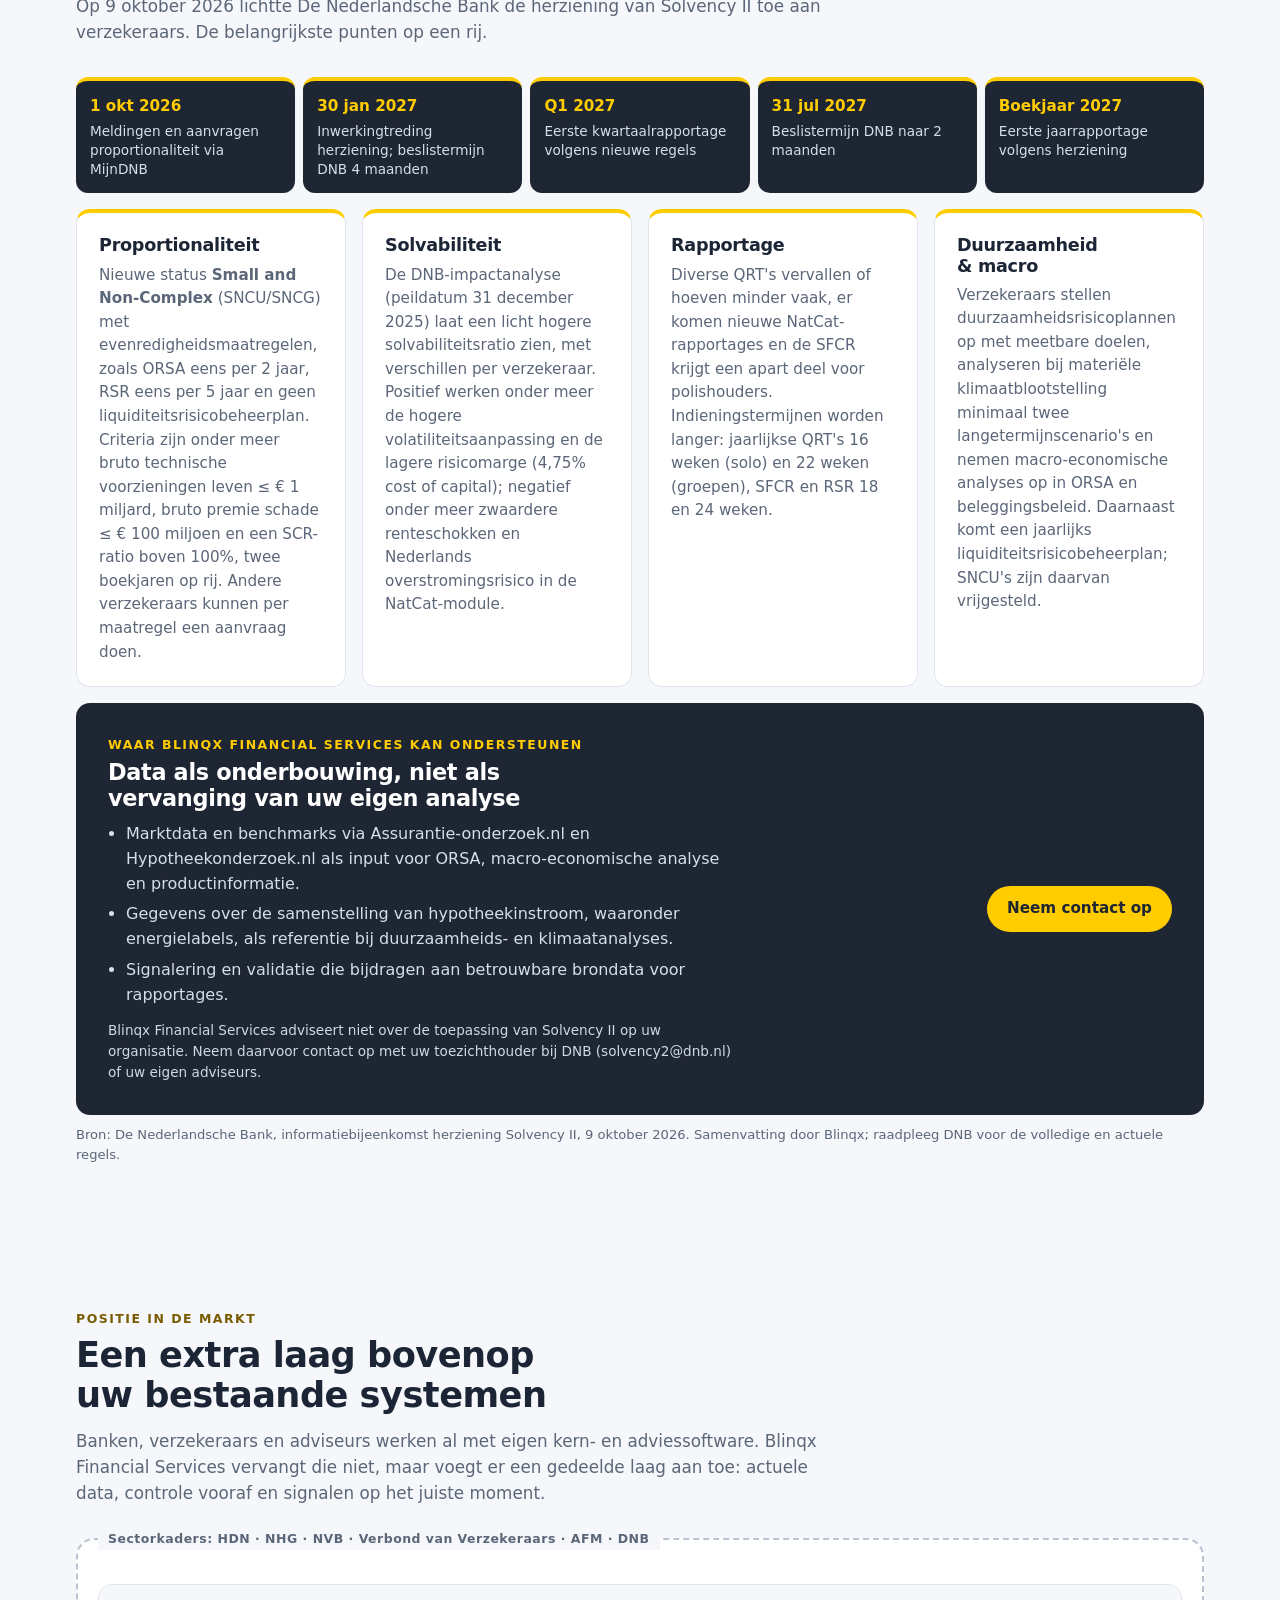
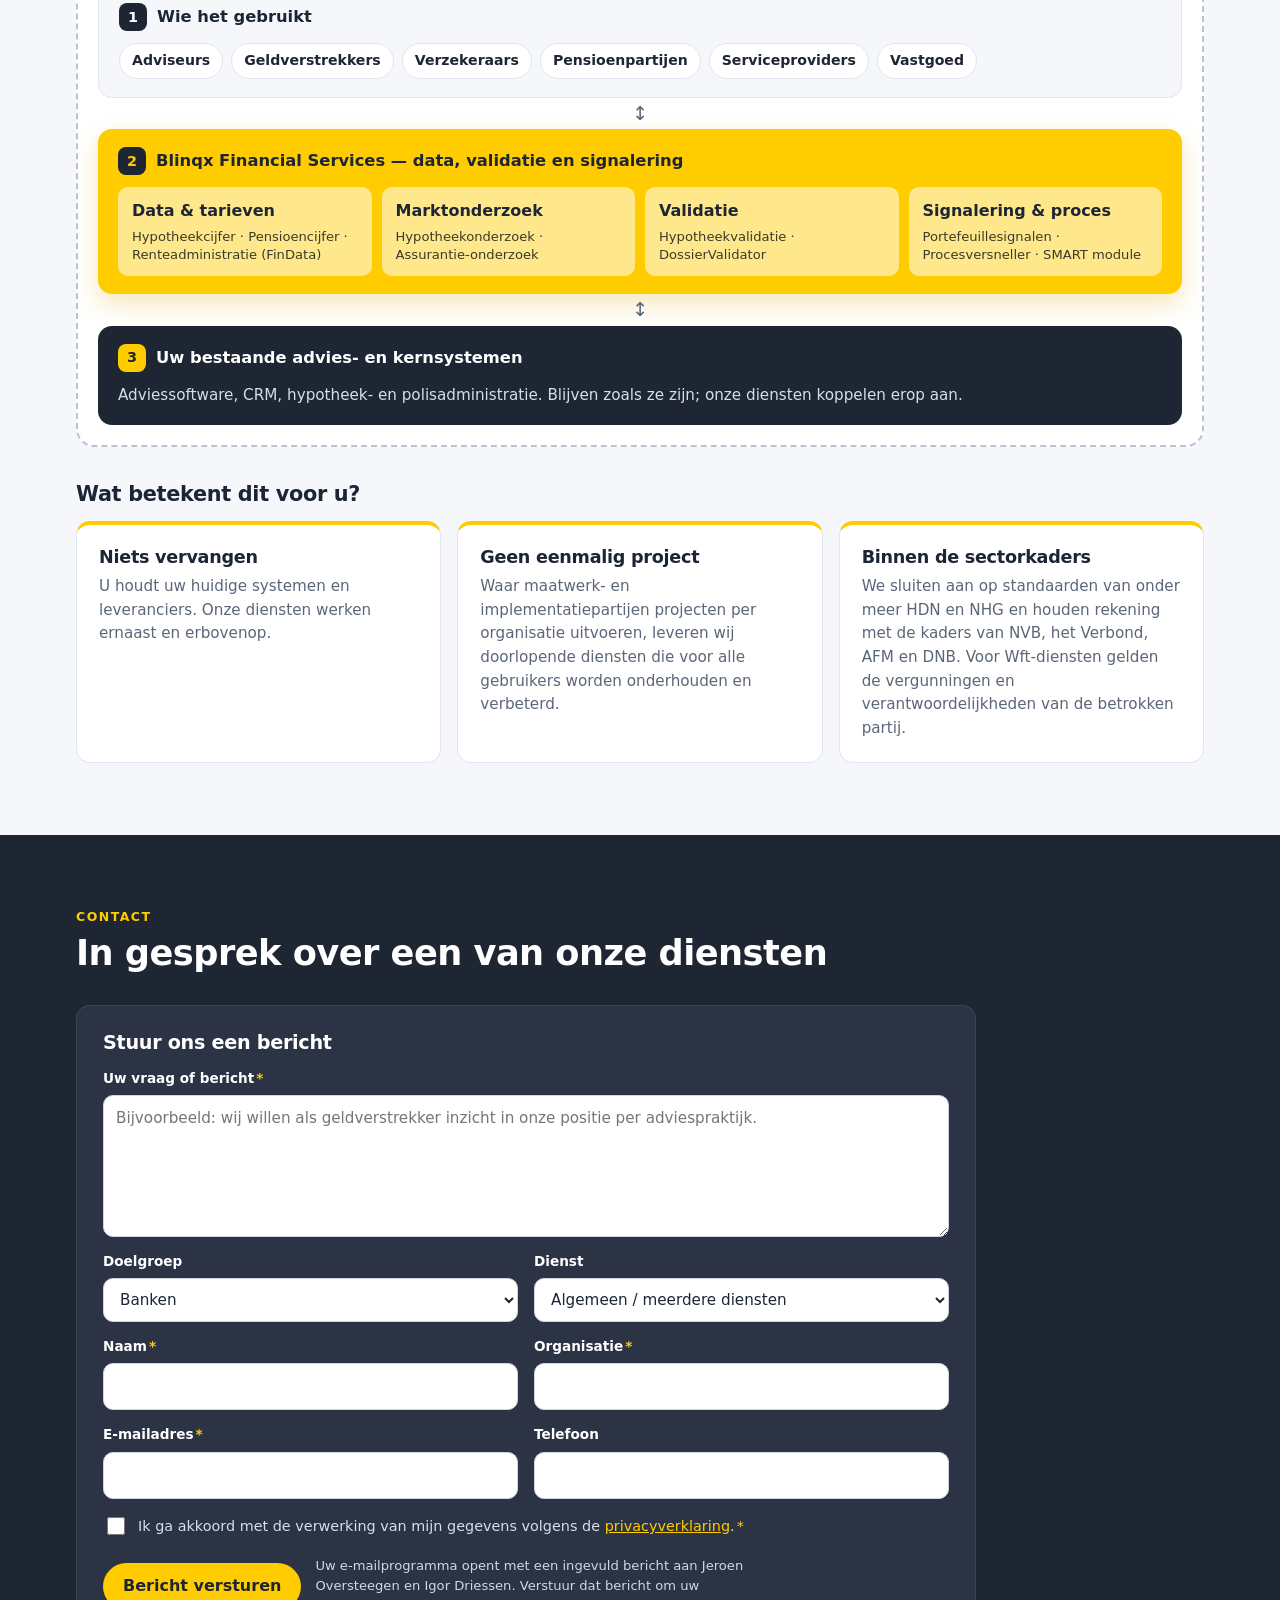
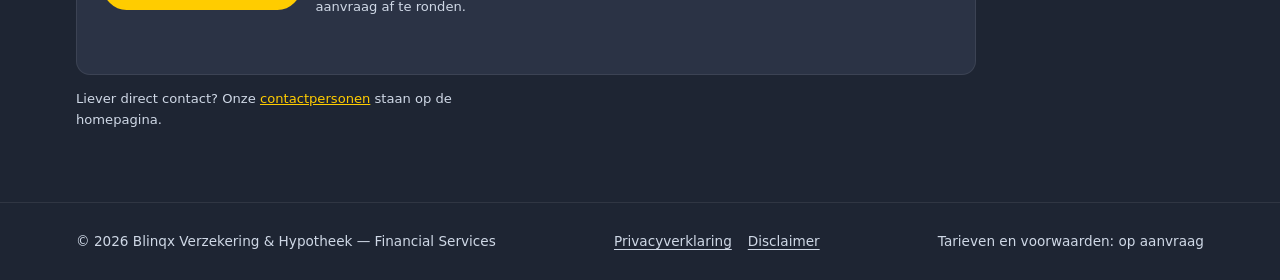
==== commit 9fa042cc: "Brand list: MijnTP -> MyTP (Premievergelijk) Co-Authored-By: Claude Opus 5.5 <noreply@anthropic.com>" ====
--- a/diensten.html
+++ b/diensten.html
@@ -264,10 +264,10 @@
           <h2 data-lang-content="nl">De schaal van Blinqx, toegepast op de financiële keten</h2>
           <h2 data-lang-content="en">The scale of Blinqx, applied to the financial chain</h2>
           <p data-lang-content="nl">Blinqx Financial Services is geen losstaand initiatief, maar de financiële tak van Blinqx: een organisatie van ruim 700 collega's die SaaS-platformen bouwt en beheert voor professionele dienstverlening. Diezelfde kennis van workflow-automatisering, data-infrastructuur en compliance zet Blinqx ook in buiten de financiële sector — onder meer in de accountancy en de juridische sector. Dat schaalvoordeel komt terug in onze diensten: wat elders binnen Blinqx is ontwikkeld aan beveiliging, datavalidatie en procesautomatisering, wordt hier toegepast op hypotheken, verzekeringen en pensioenen.</p>
-          <p data-lang-content="nl">Die bundeling krijgt concreet vorm in eBlinqx: het platform waarin de kennis en techniek van bekende merken samenkomt — Adviesbox, Fastlane, FasterForward, MijnTP, Nationale Hypotheekbond, Finly, FinConnect, Dias, Finrust, Yesco, MijnHuisZaken en APLAZA. In plaats van los van elkaar werkende systemen per merk, bouwt Blinqx één doorlopende platforminfrastructuur waarop deze merken en de diensten op deze pagina voortbouwen.</p>
+          <p data-lang-content="nl">Die bundeling krijgt concreet vorm in eBlinqx: het platform waarin de kennis en techniek van bekende merken samenkomt — Adviesbox, Fastlane, FasterForward, MyTP (Premievergelijk), Nationale Hypotheekbond, Finly, FinConnect, Dias, Finrust, Yesco, MijnHuisZaken en APLAZA. In plaats van los van elkaar werkende systemen per merk, bouwt Blinqx één doorlopende platforminfrastructuur waarop deze merken en de diensten op deze pagina voortbouwen.</p>
           <p data-lang-content="en">Blinqx Financial Services is not a standalone initiative but the financial arm of Blinqx: an organisation of more than 700 colleagues that builds and runs SaaS platforms for professional services. Blinqx applies that same expertise in workflow automation, data infrastructure and compliance outside the financial sector too — including in accountancy and the legal sector. That scale advantage carries through into our services: security, data validation and process automation built elsewhere within Blinqx is applied here to mortgages, insurance and pensions.</p>
-          <p data-lang-content="en">That bundling takes concrete shape in eBlinqx: the platform in which the knowledge and technology of well-known brands come together — Adviesbox, Fastlane, FasterForward, MijnTP, Nationale Hypotheekbond, Finly, FinConnect, Dias, Finrust, Yesco, MijnHuisZaken and APLAZA. Rather than systems that operate separately per brand, Blinqx builds one continuous platform infrastructure that these brands, and the services on this page, build on.</p>
-          <div class="chip-list brands" aria-label="Merken / Brands"><span>Adviesbox</span><span>Fastlane</span><span>FasterForward</span><span>MijnTP</span><span>Nationale Hypotheekbond</span><span>Finly</span><span>FinConnect</span><span>Dias</span><span>Finrust</span><span>Yesco</span><span>MijnHuisZaken</span><span>APLAZA</span></div>
+          <p data-lang-content="en">That bundling takes concrete shape in eBlinqx: the platform in which the knowledge and technology of well-known brands come together — Adviesbox, Fastlane, FasterForward, MyTP (Premievergelijk), Nationale Hypotheekbond, Finly, FinConnect, Dias, Finrust, Yesco, MijnHuisZaken and APLAZA. Rather than systems that operate separately per brand, Blinqx builds one continuous platform infrastructure that these brands, and the services on this page, build on.</p>
+          <div class="chip-list brands" aria-label="Merken / Brands"><span>Adviesbox</span><span>Fastlane</span><span>FasterForward</span><span>MyTP (Premievergelijk)</span><span>Nationale Hypotheekbond</span><span>Finly</span><span>FinConnect</span><span>Dias</span><span>Finrust</span><span>Yesco</span><span>MijnHuisZaken</span><span>APLAZA</span></div>
         </div>
         <div class="kpi-row">
           <div class="segment-card"><span class="num">700+</span><p class="big" data-lang-content="nl">collega's</p><p class="big" data-lang-content="en">colleagues</p></div>
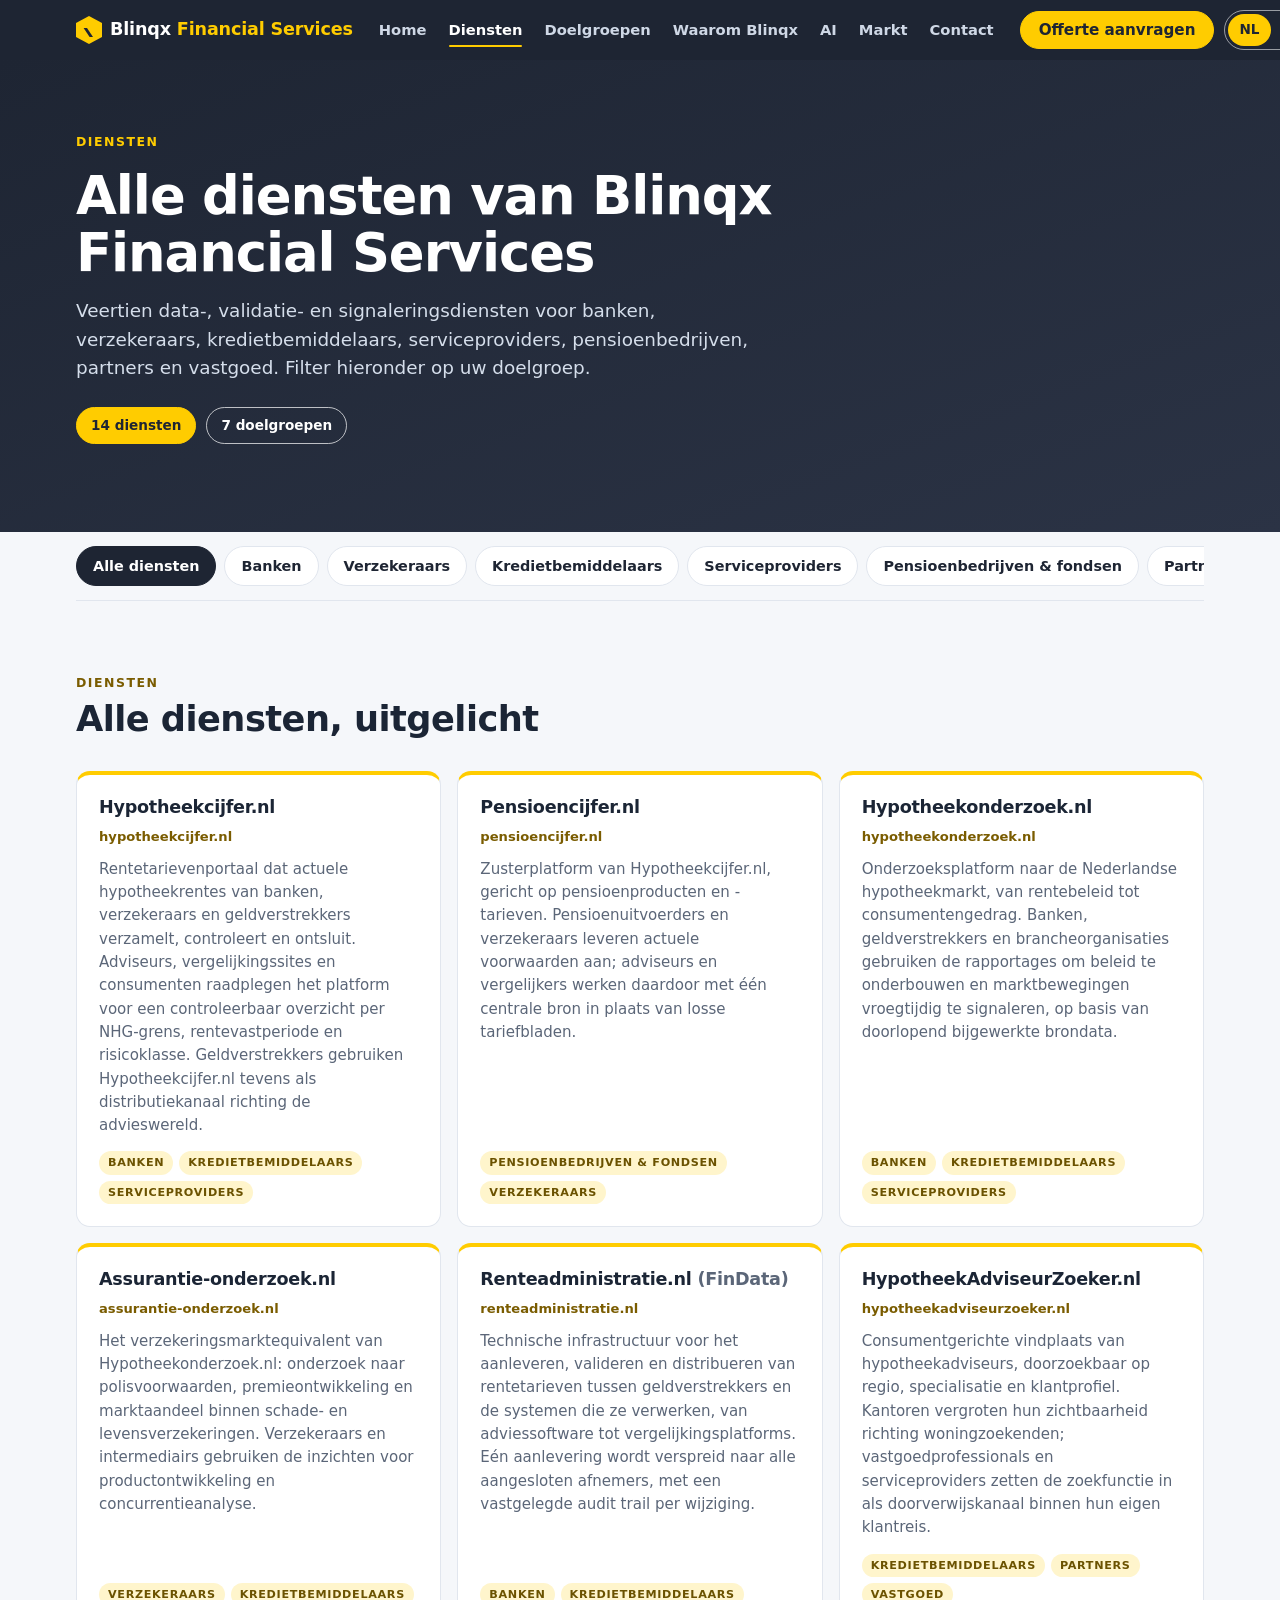
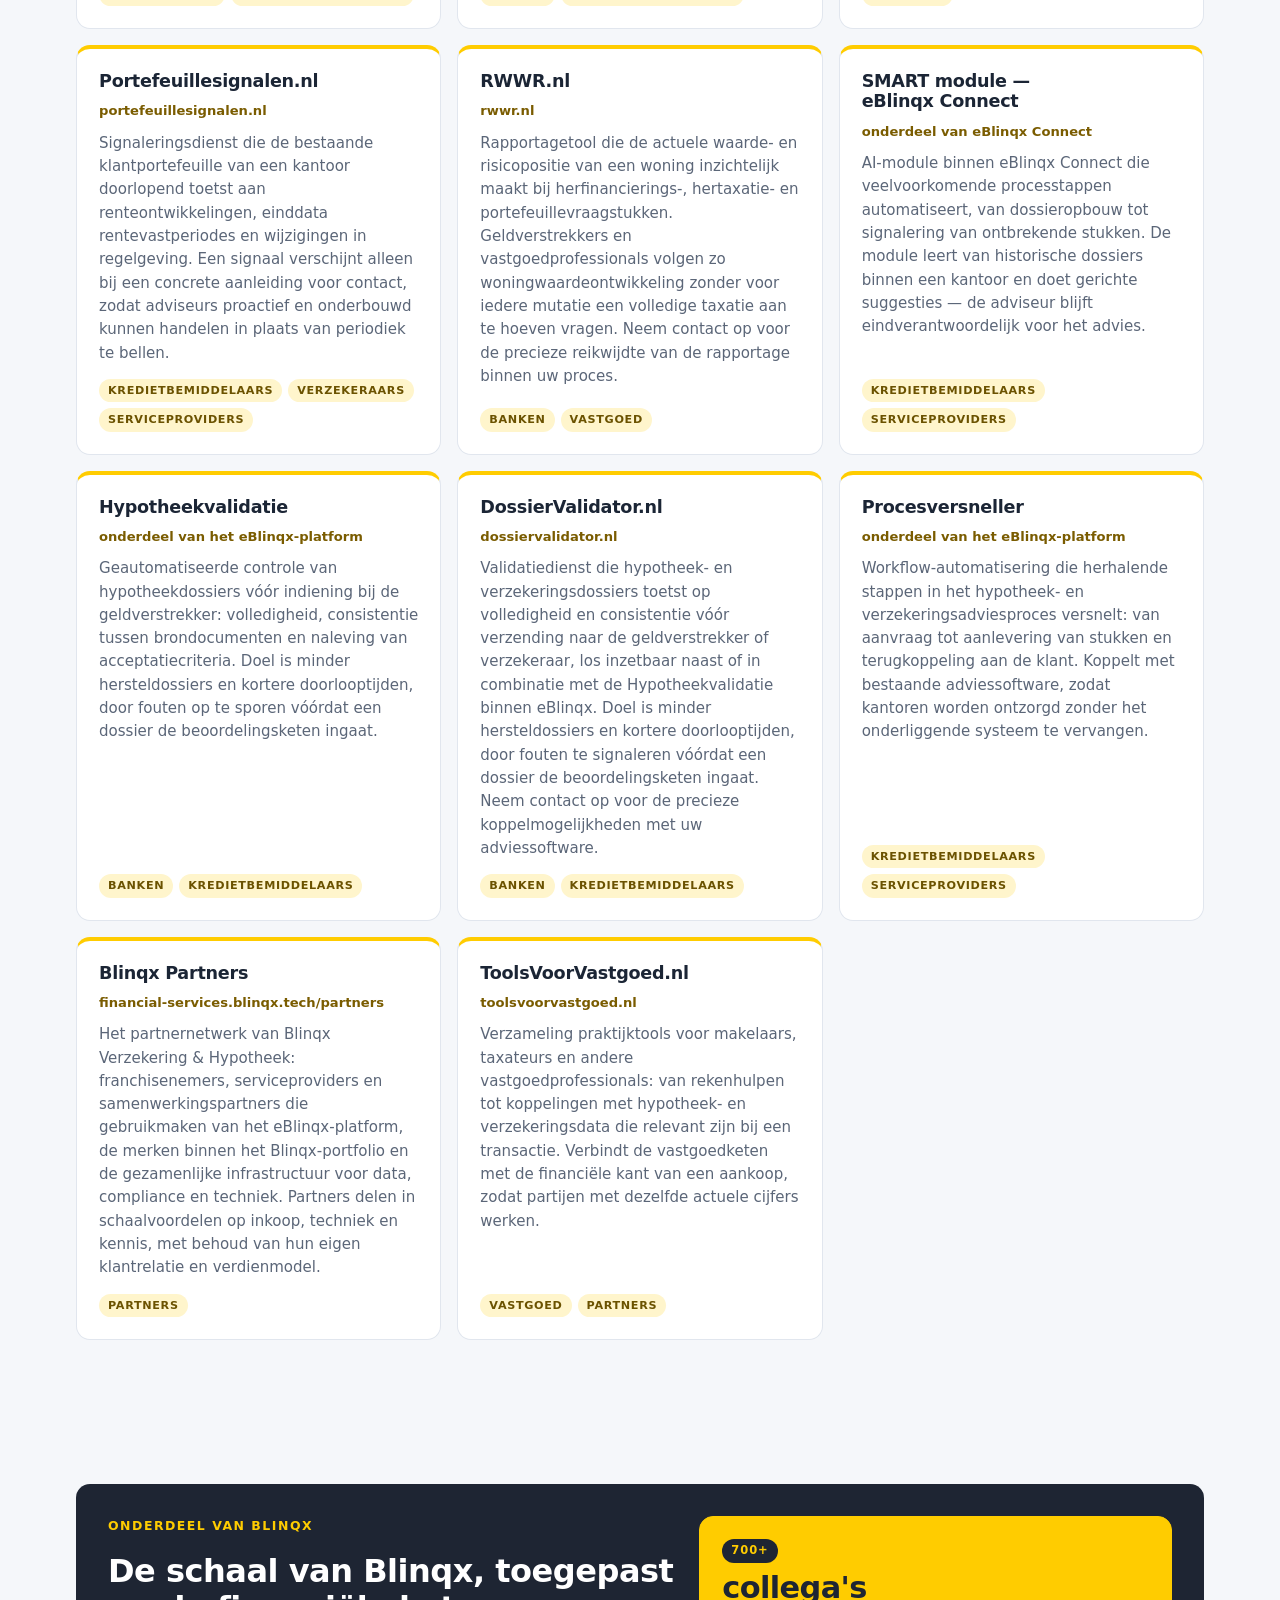
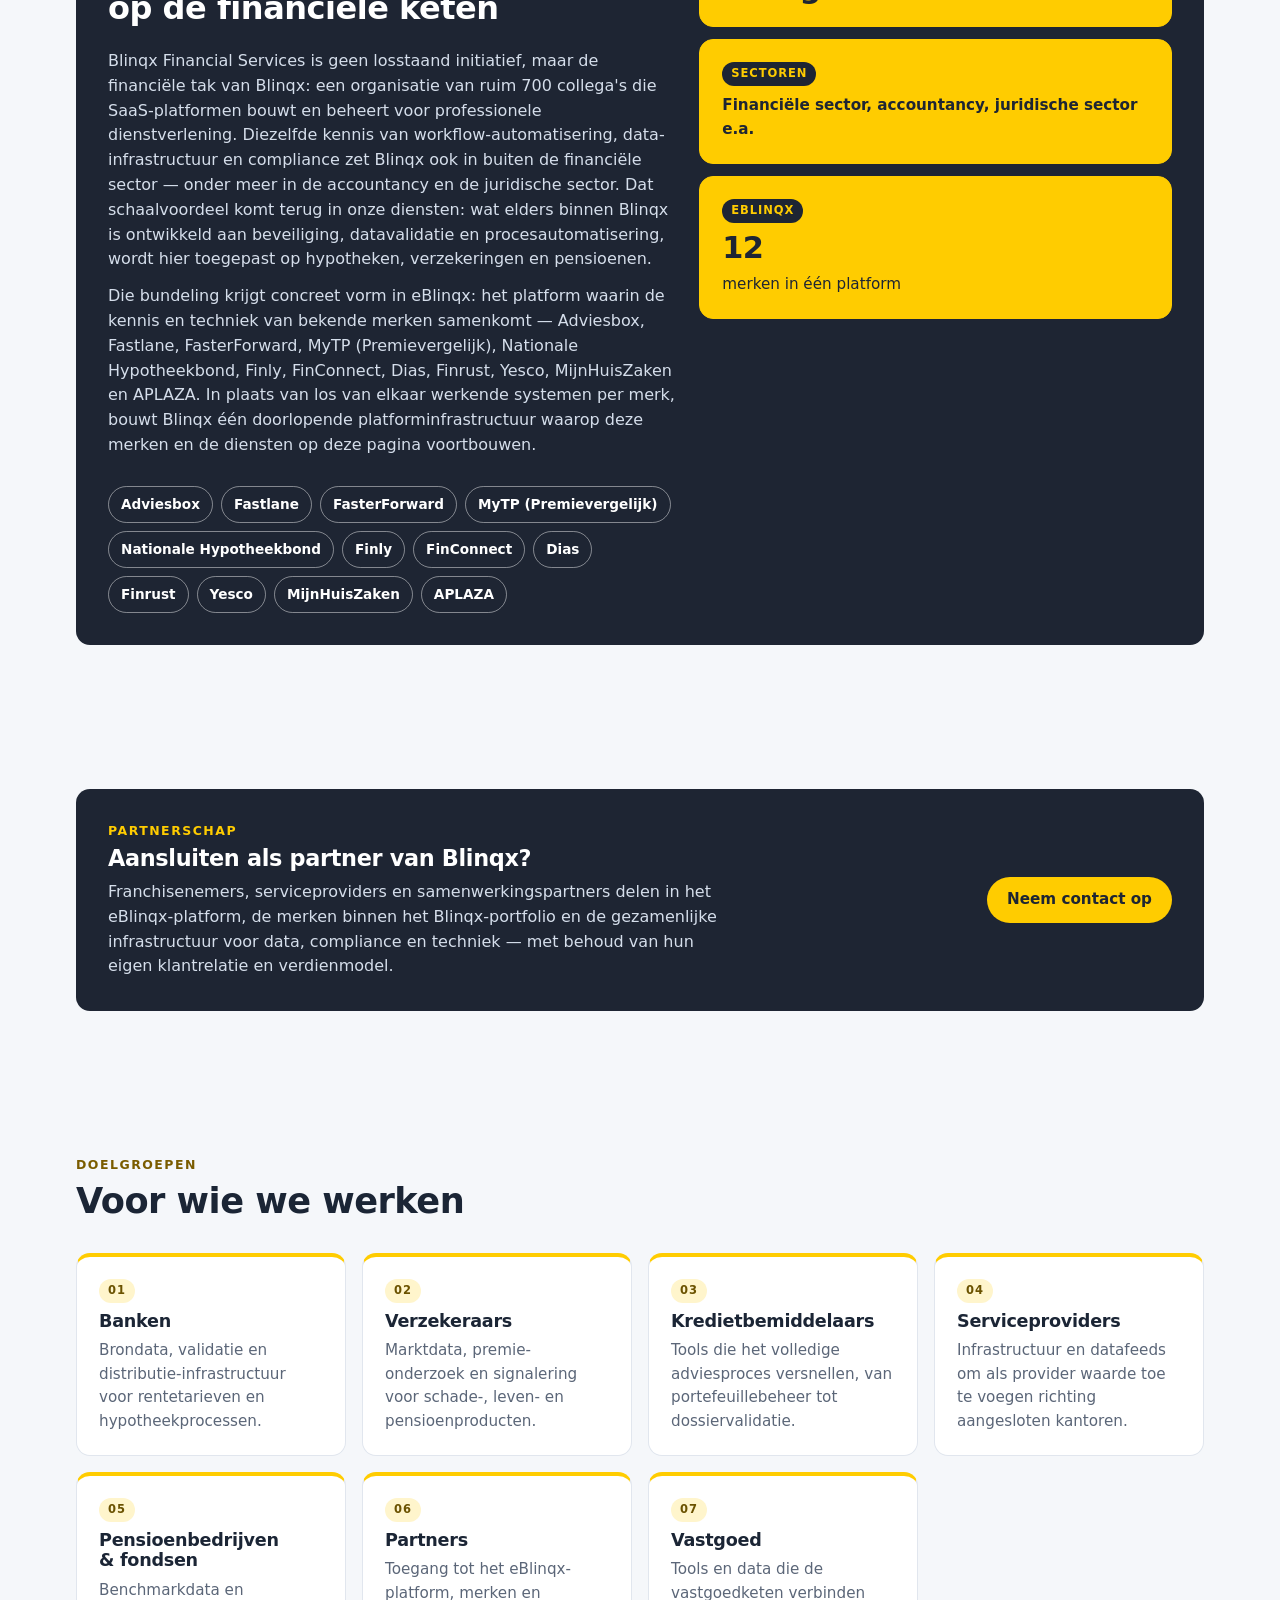
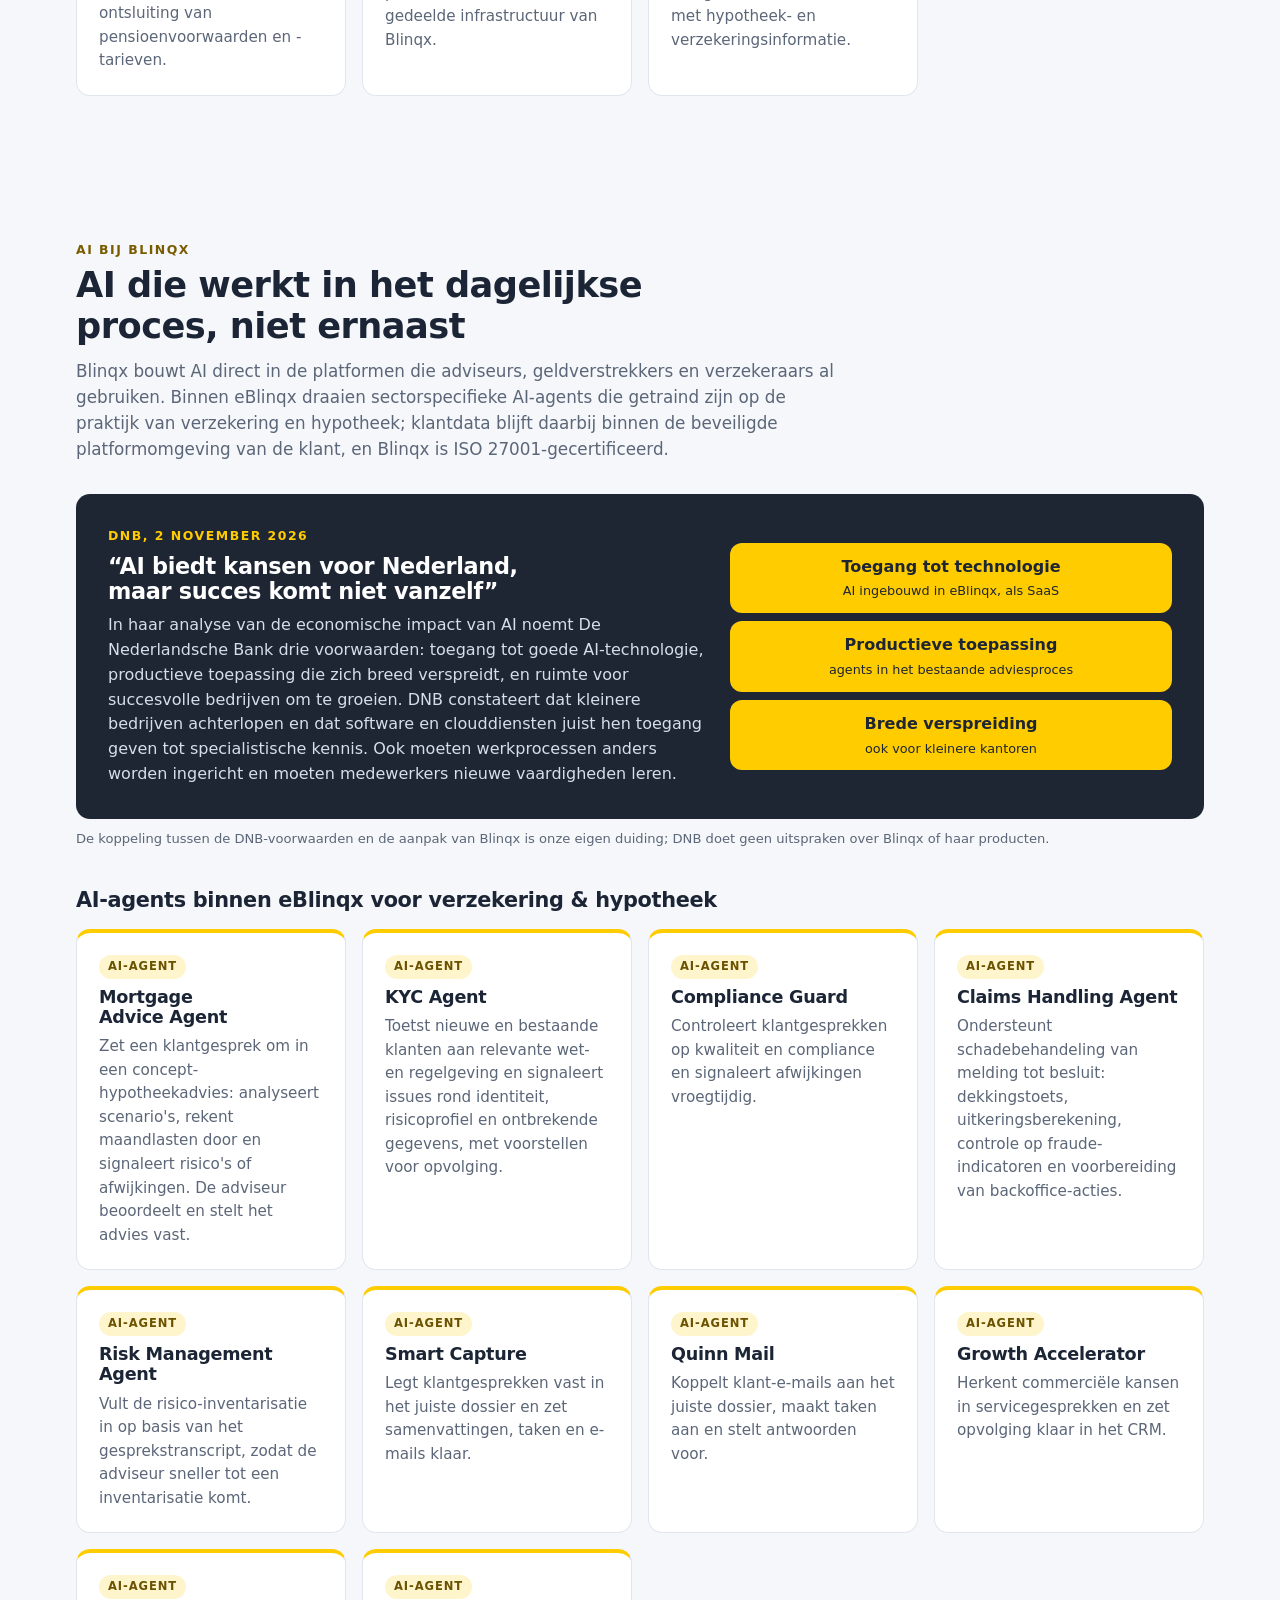
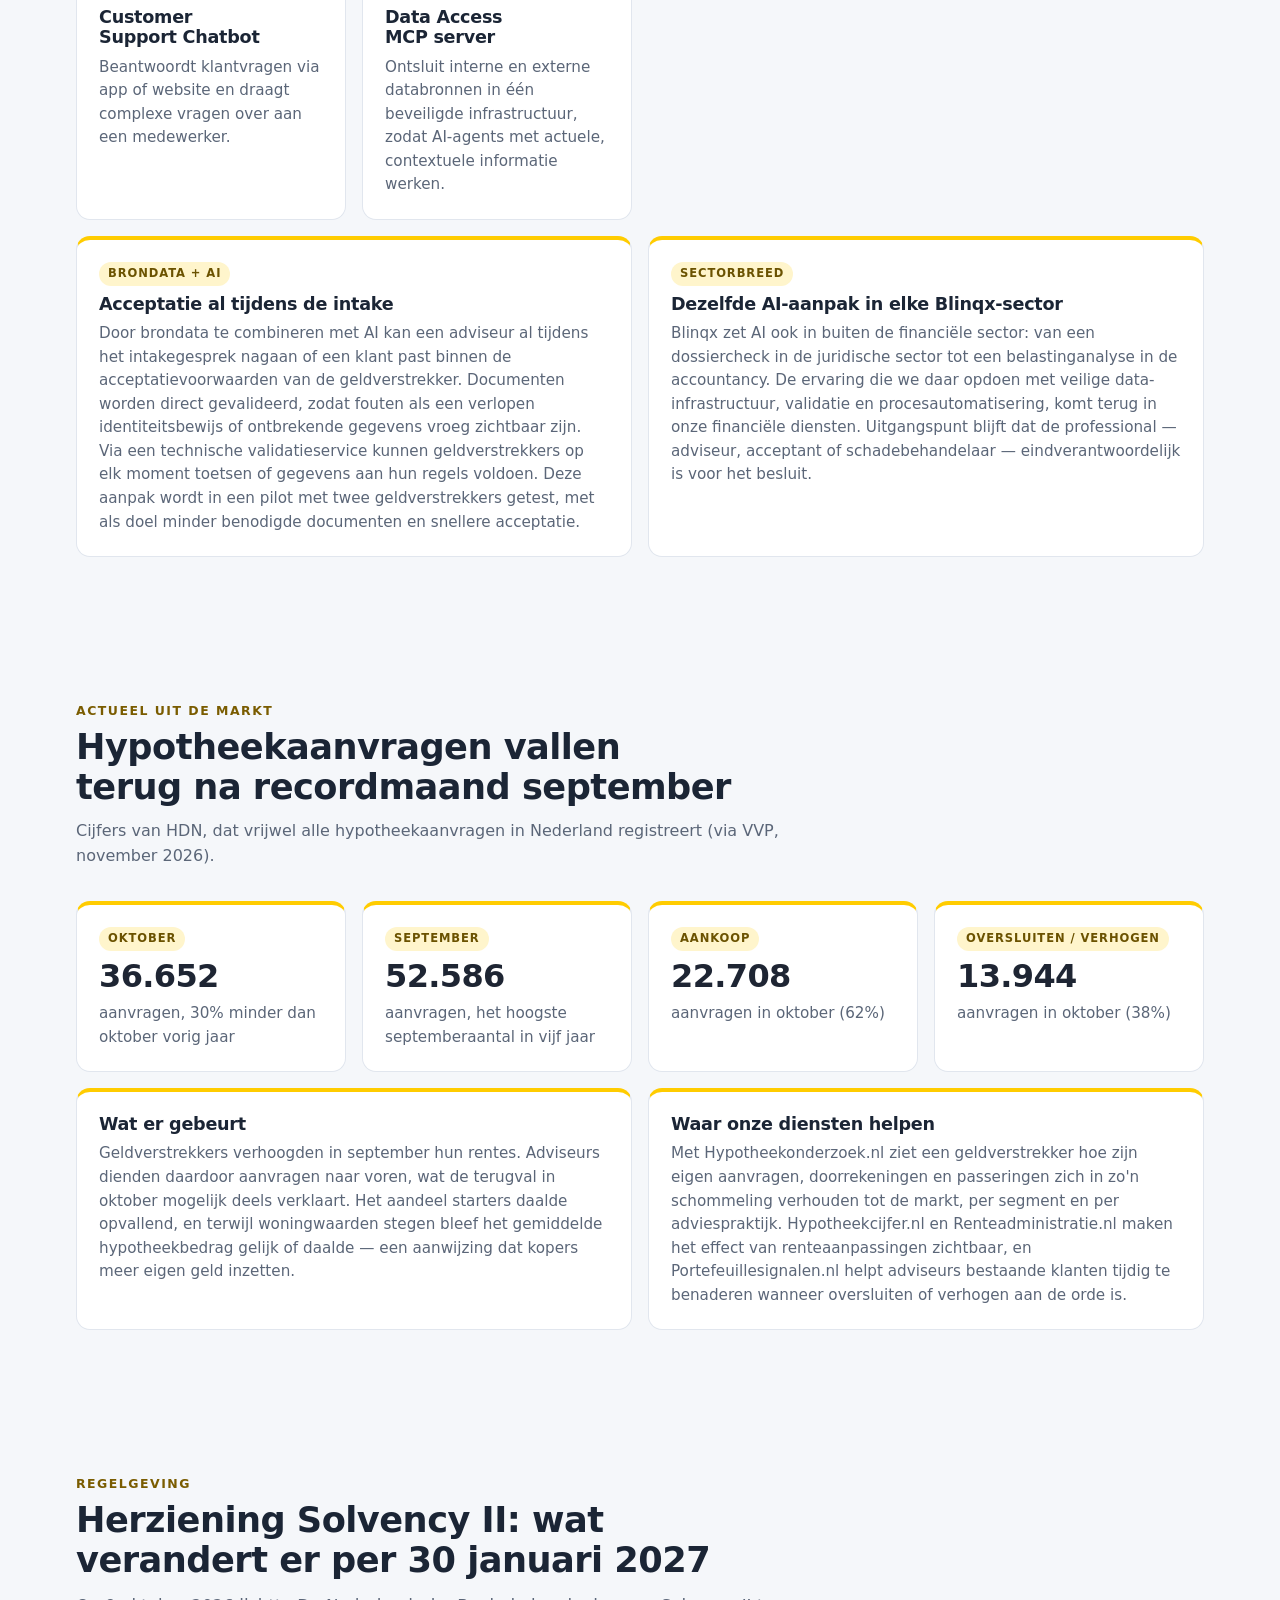
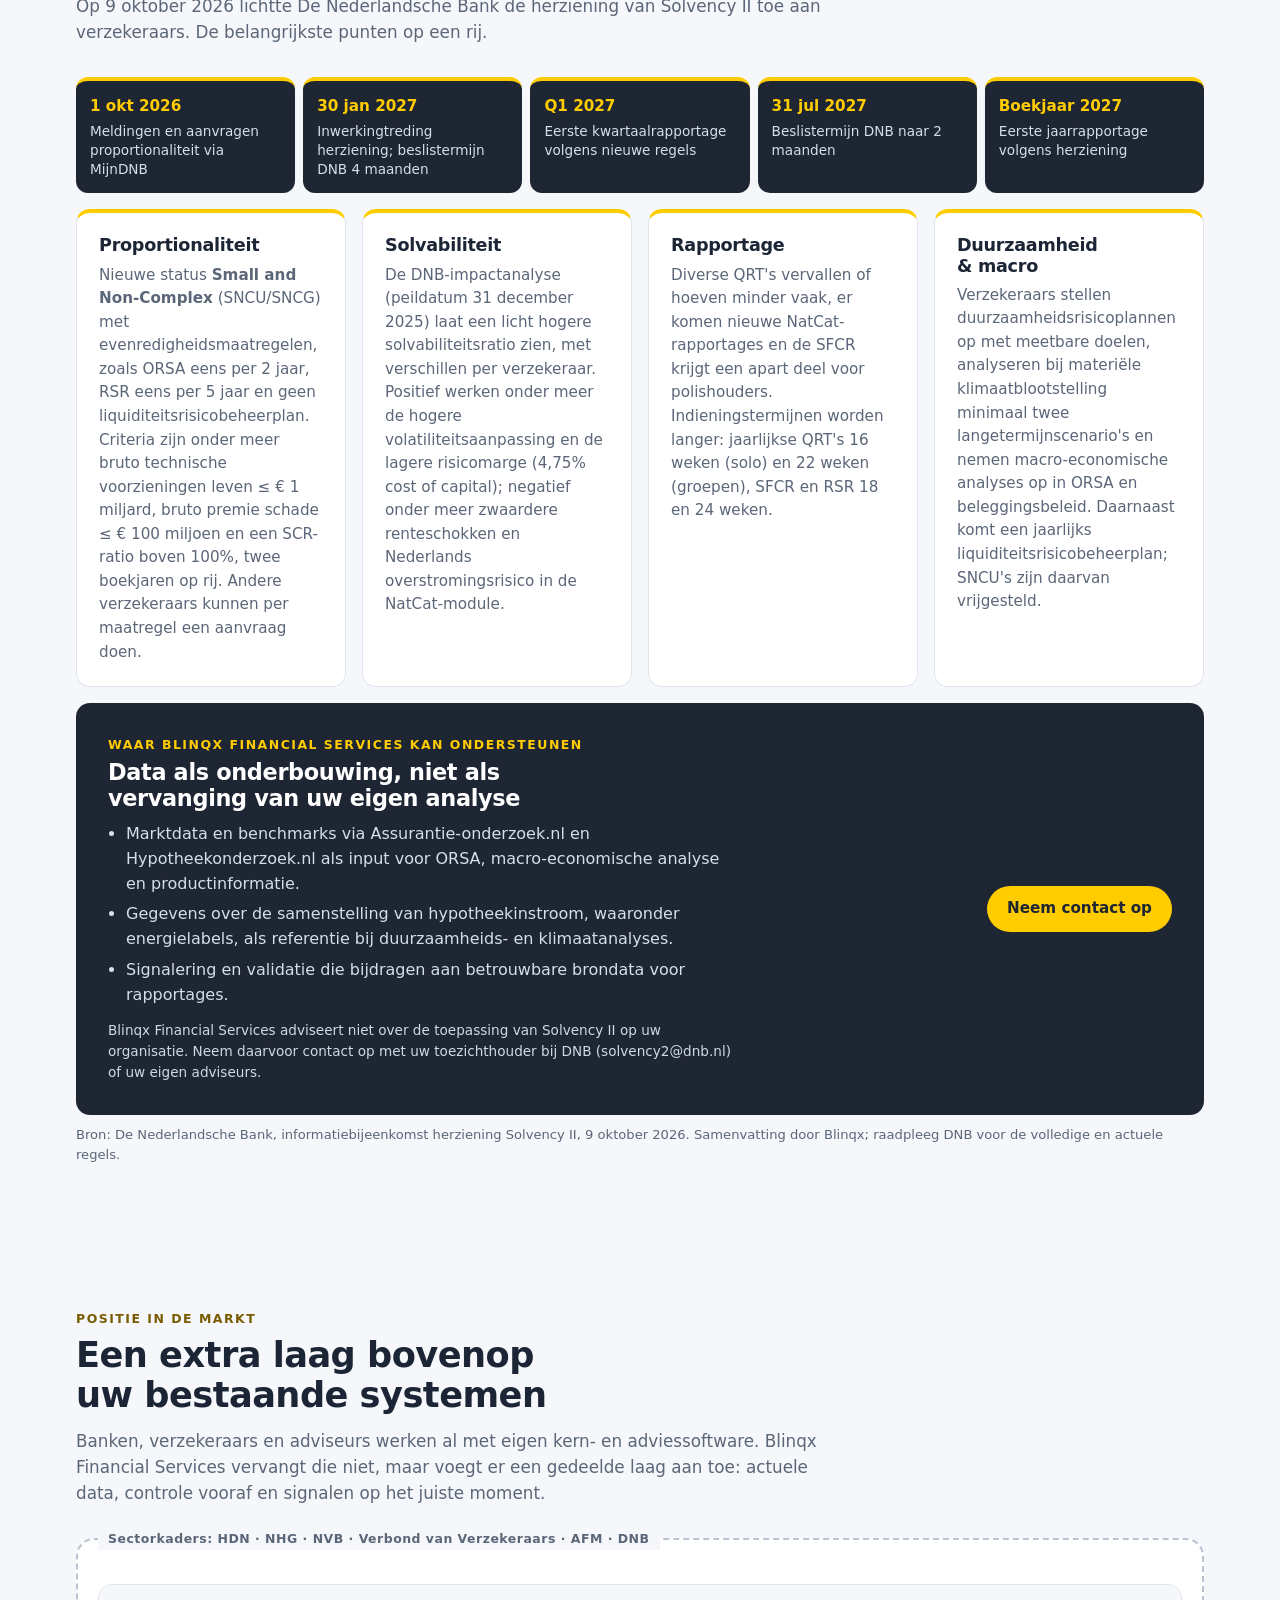
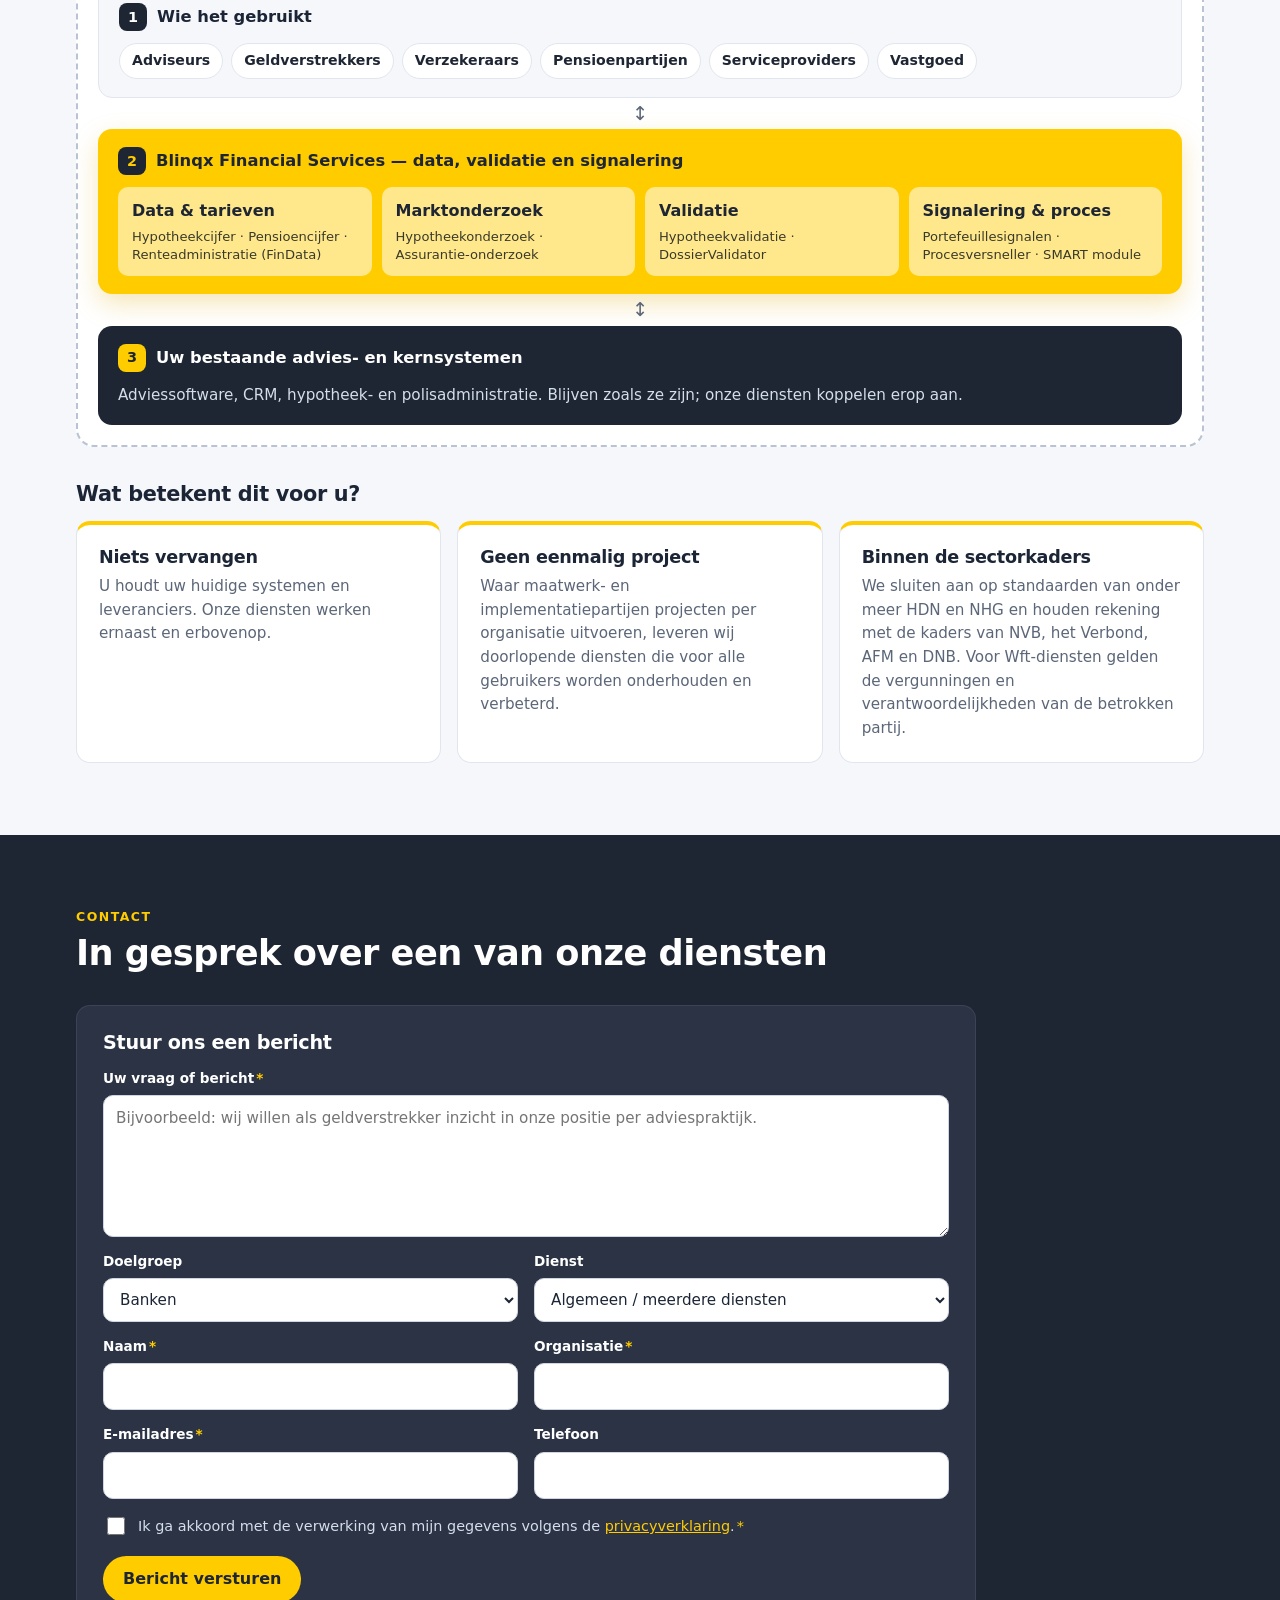
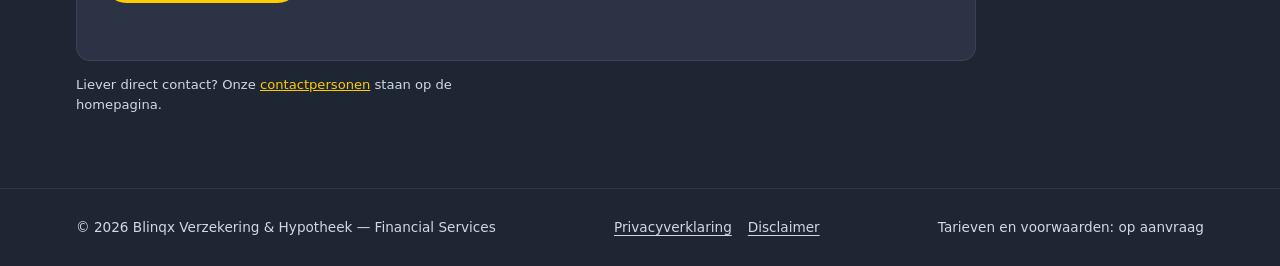
==== commit 576b33a9: "Remove mailto explanation text under contact form Co-Authored-By: Claude Opus 5.5 <noreply@anthropic" ====
--- a/diensten.html
+++ b/diensten.html
@@ -641,8 +641,6 @@
         <label class="check"><input type="checkbox" name="akkoord"> <span><span data-lang-content="nl">Ik ga akkoord met de verwerking van mijn gegevens volgens de <a data-nav href="privacy.html">privacyverklaring</a>.</span><span data-lang-content="en">I agree to the processing of my data in accordance with the <a data-nav href="privacy.html">privacy statement</a>.</span><span class="req">*</span></span></label>
         <div class="cactions">
           <button type="submit" class="btn"><span data-lang-content="nl">Bericht versturen</span><span data-lang-content="en">Send message</span></button>
-          <p class="cnote" data-lang-content="nl">Uw e-mailprogramma opent met een ingevuld bericht aan Jeroen Oversteegen en Igor Driessen. Verstuur dat bericht om uw aanvraag af te ronden.</p>
-          <p class="cnote" data-lang-content="en">Your e-mail program opens with a pre-filled message to Jeroen Oversteegen and Igor Driessen. Send that message to complete your request.</p>
         </div>
         <p id="cerr" class="cerr" role="status" aria-live="polite"></p>
       </form>
